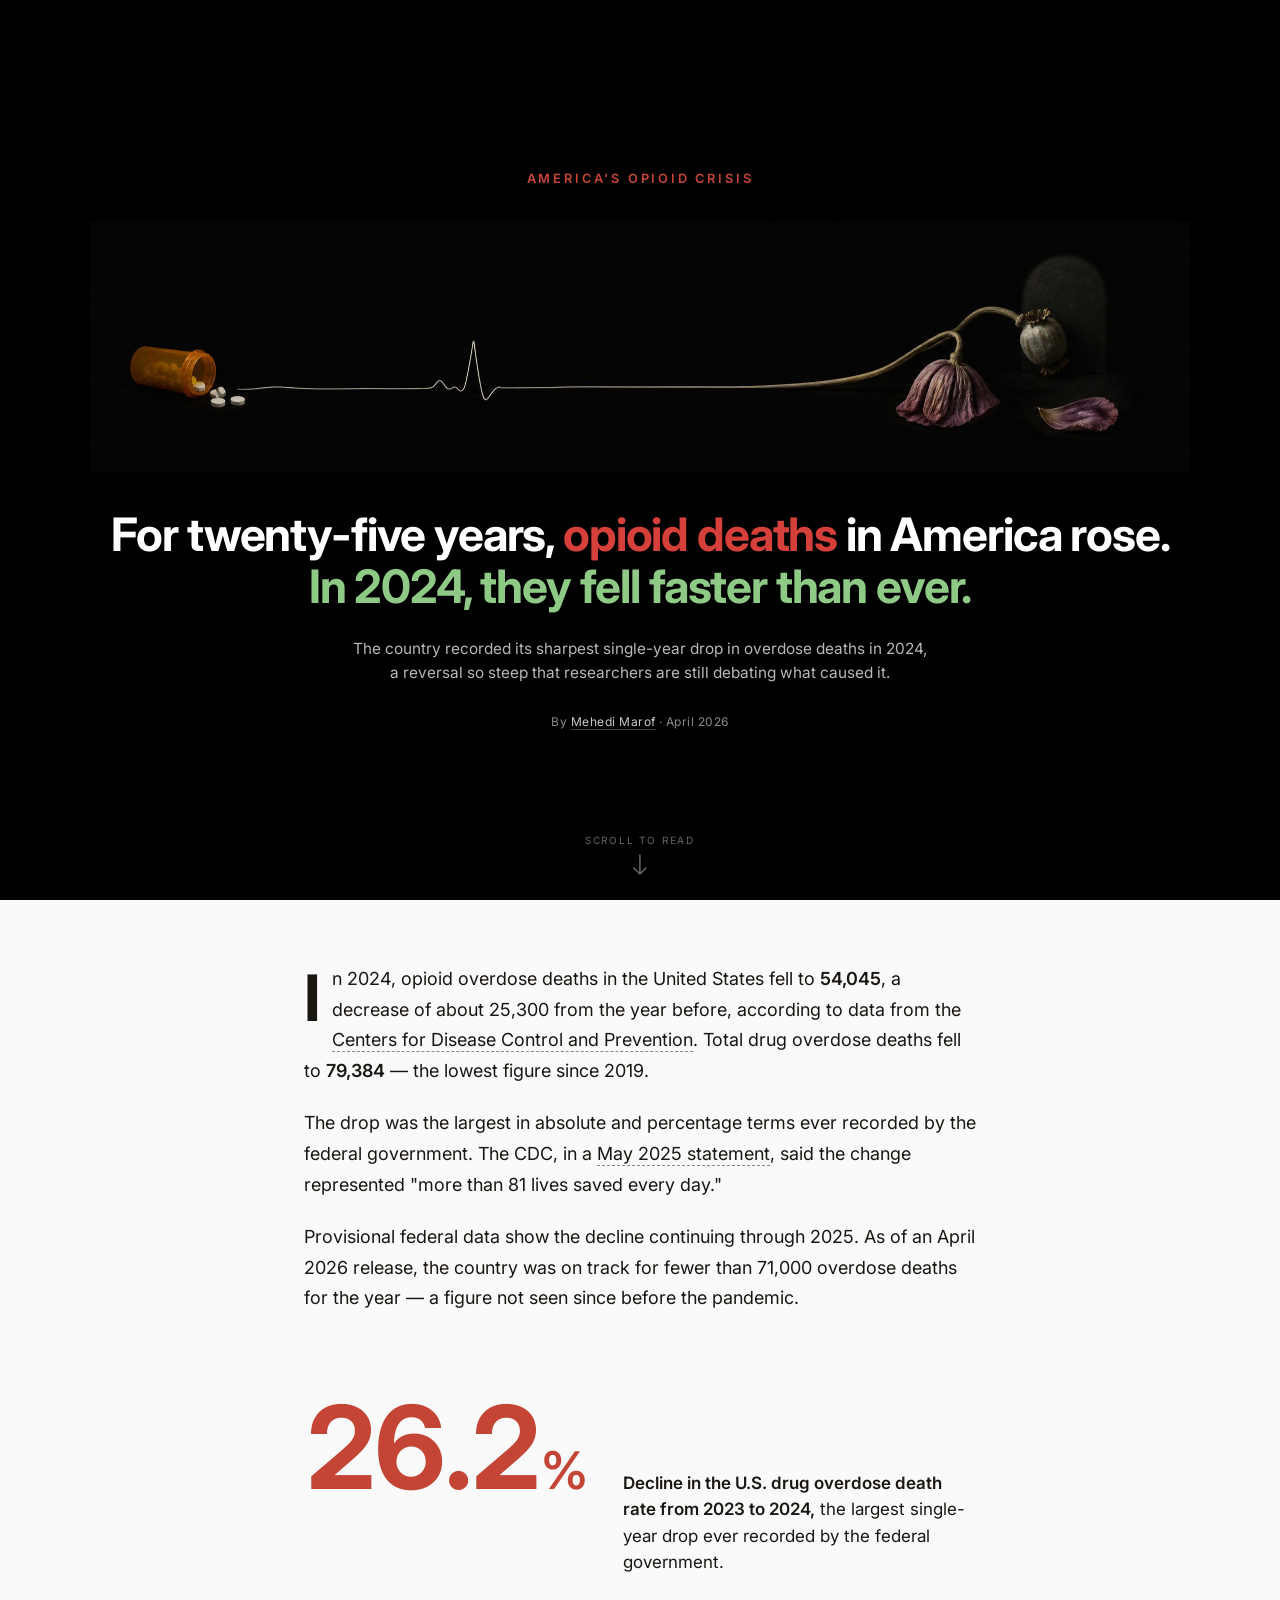
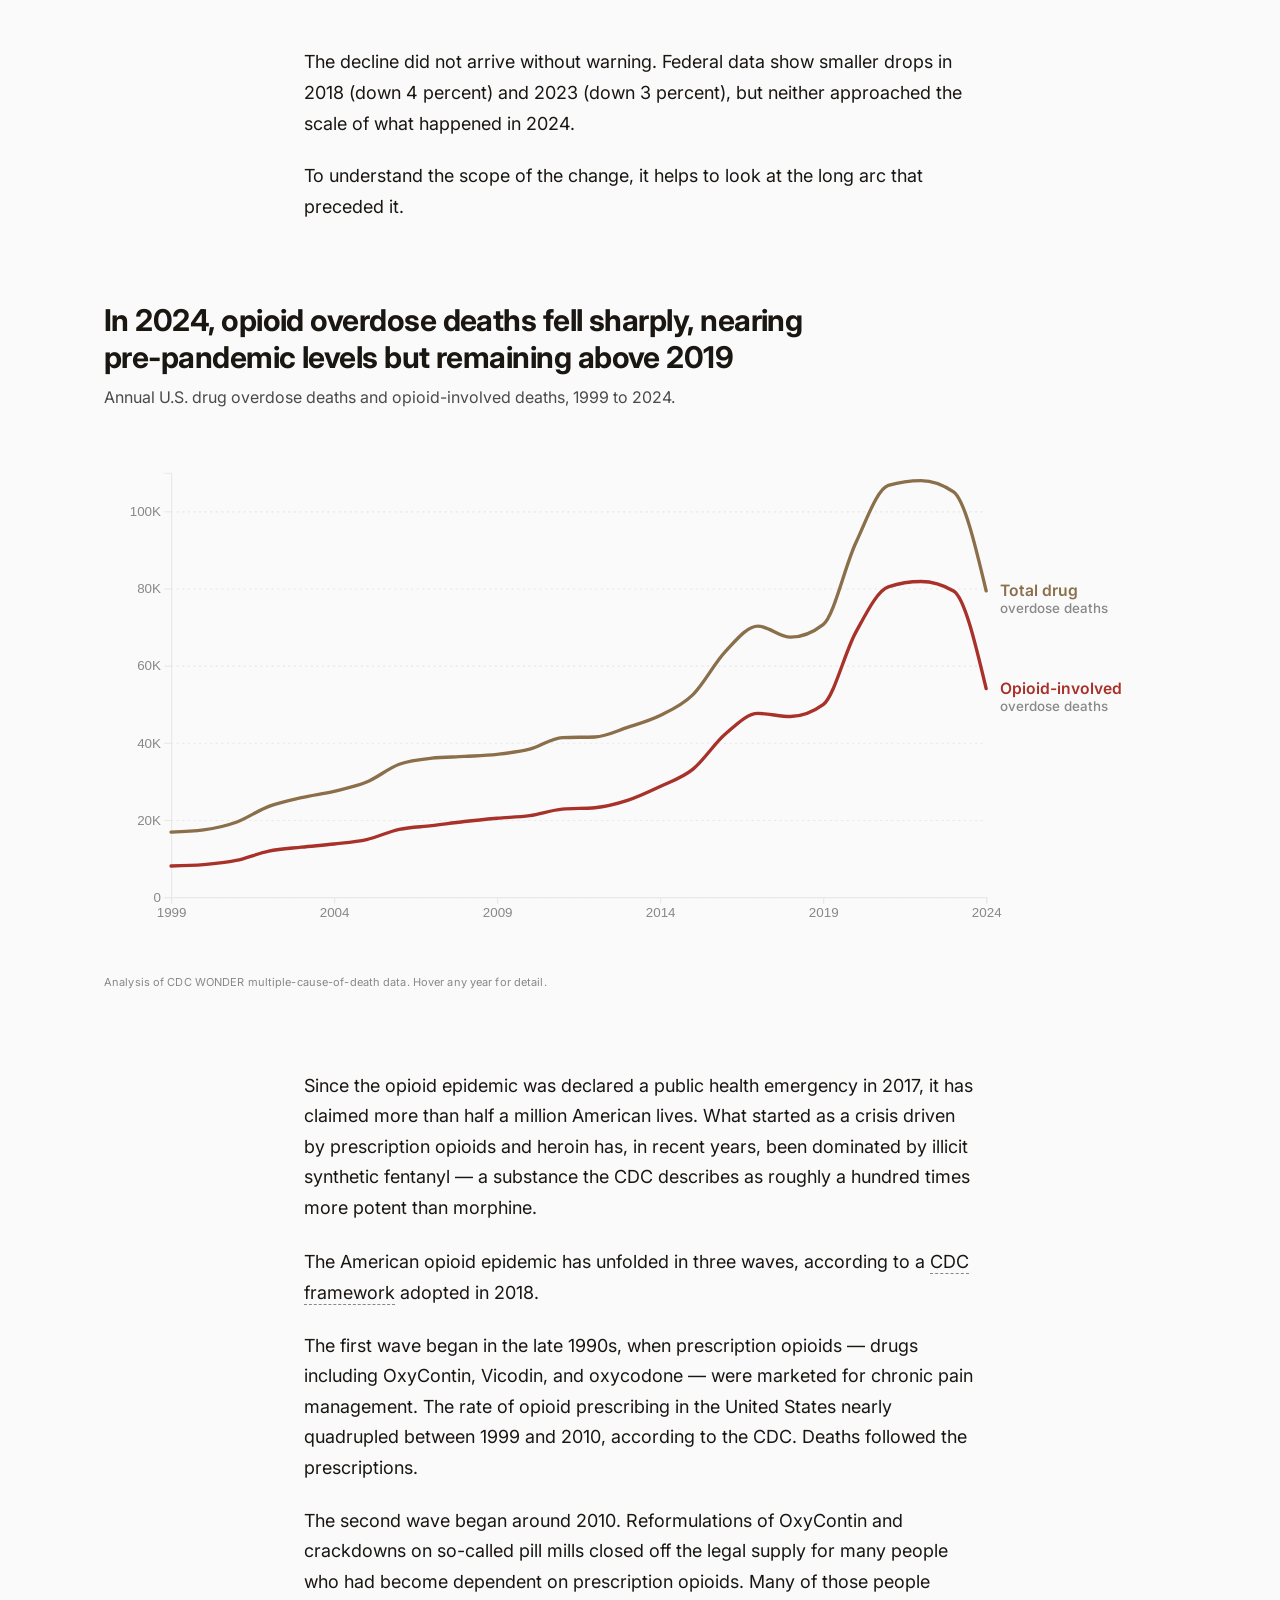
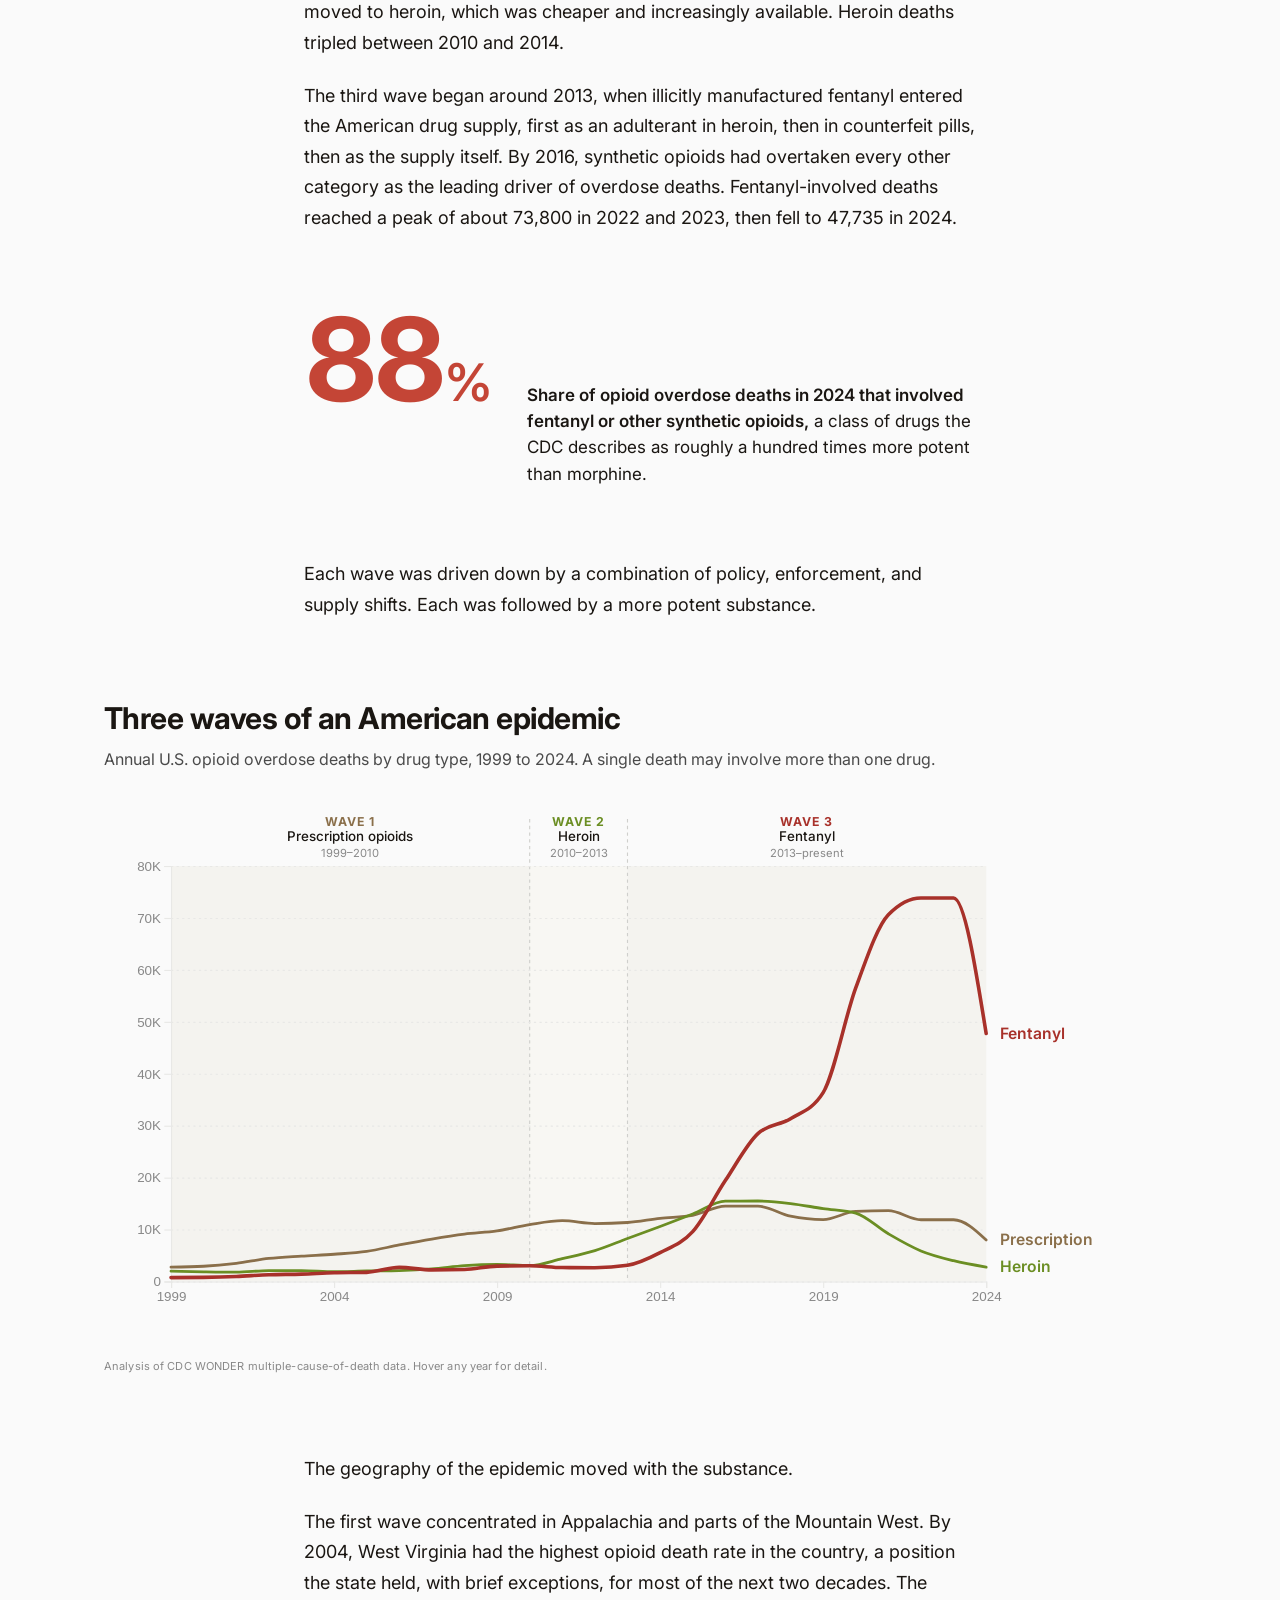
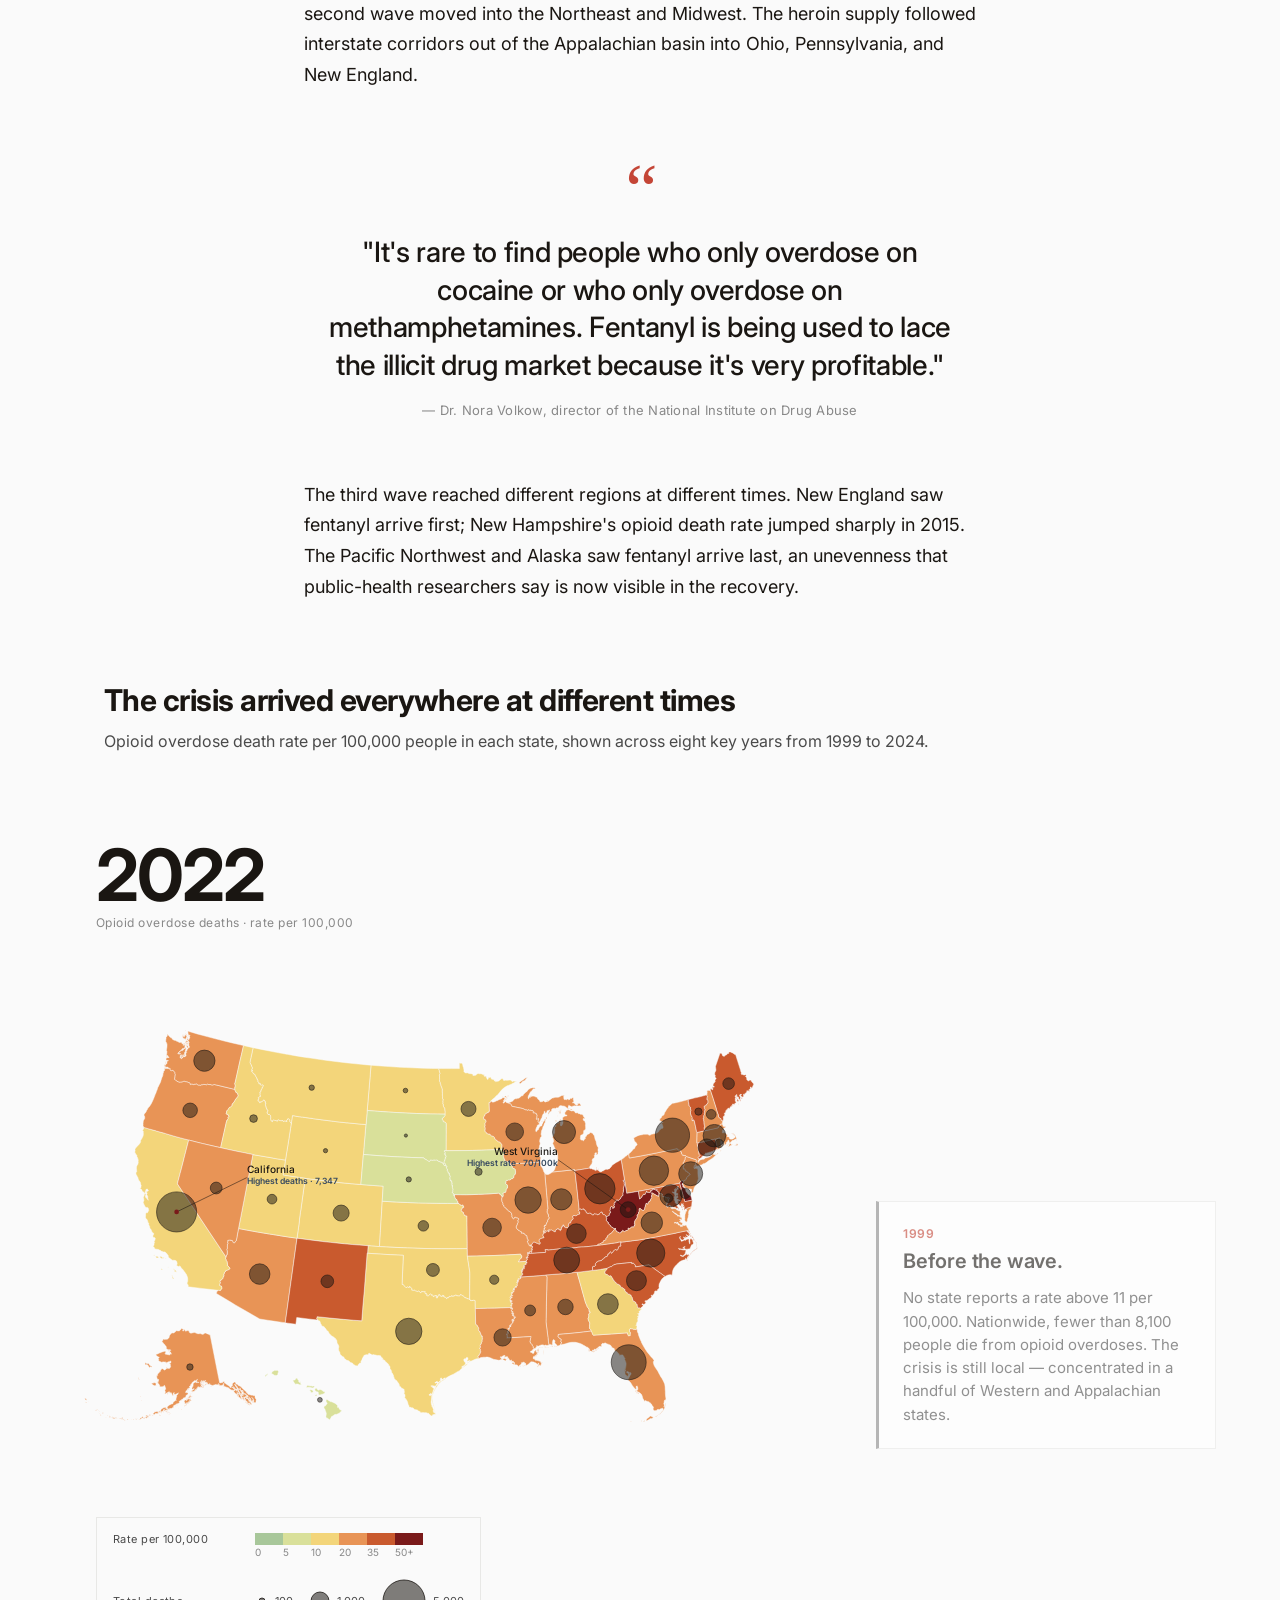
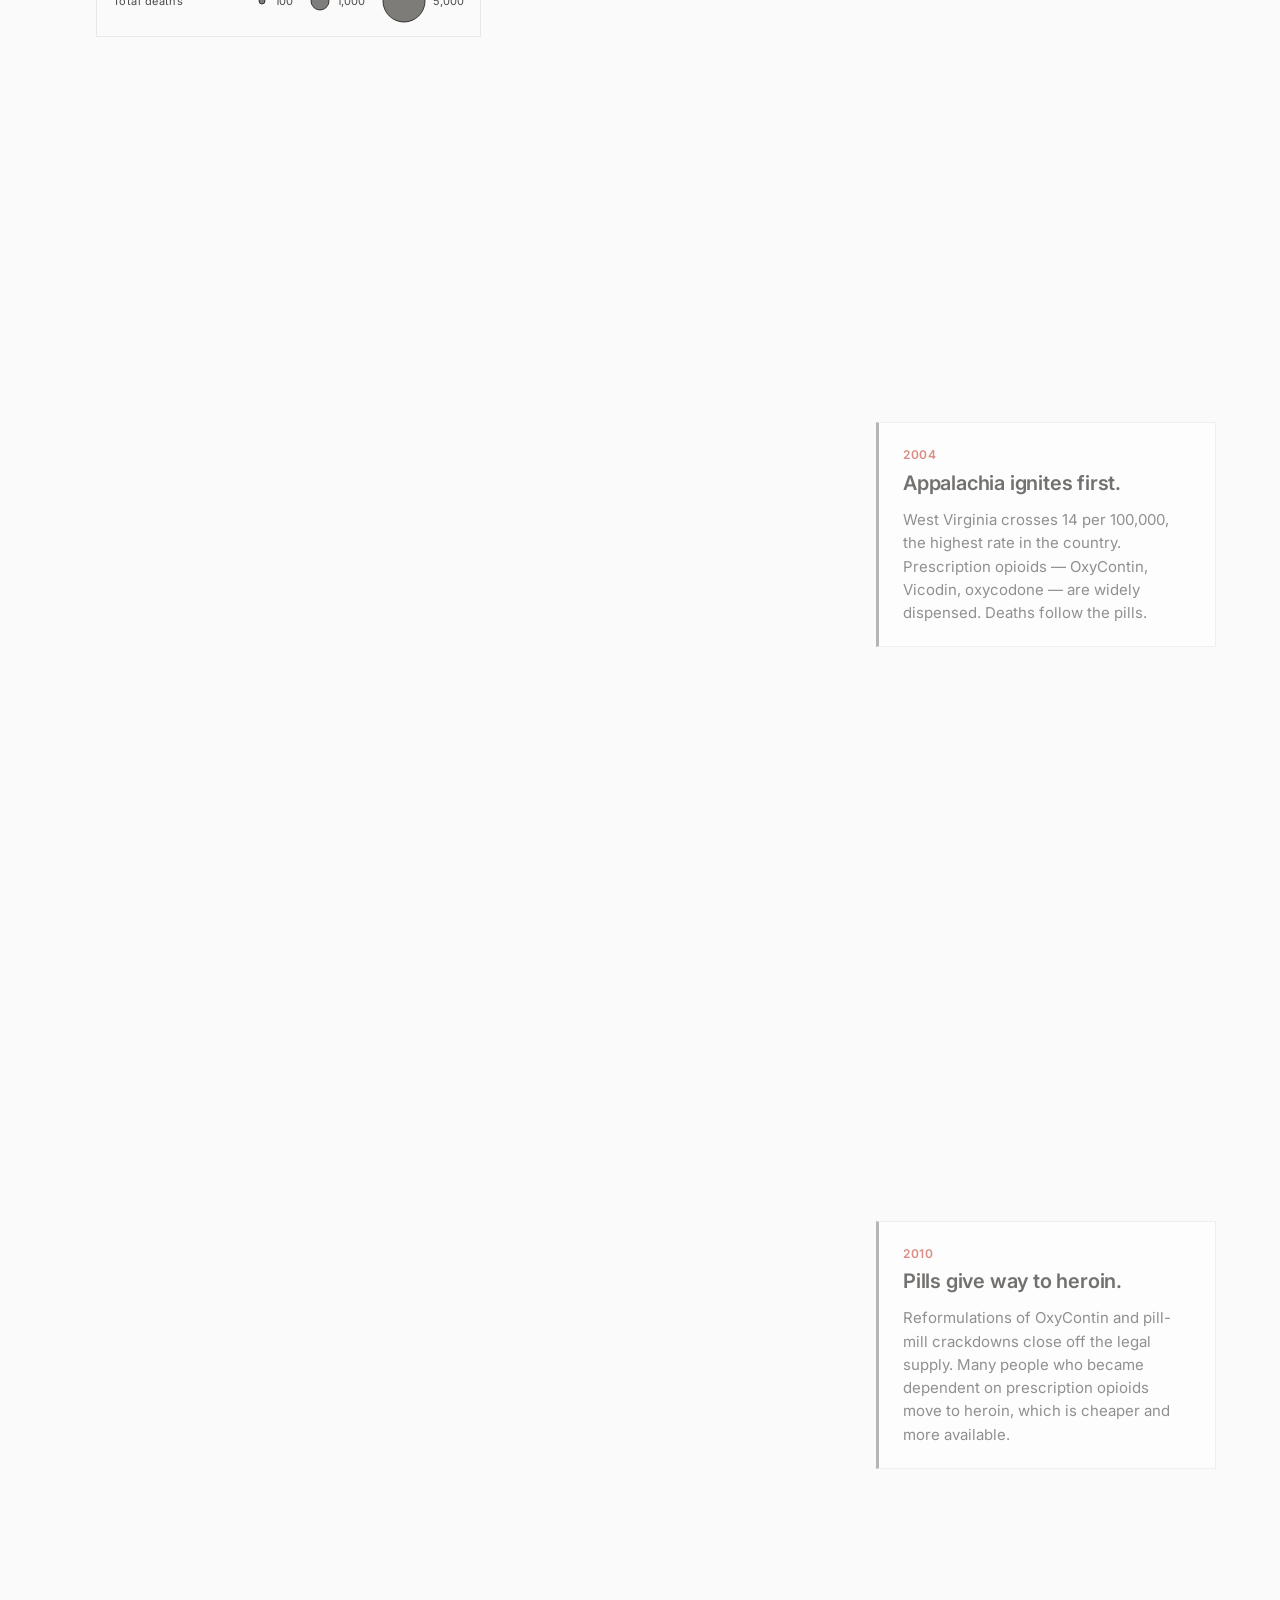
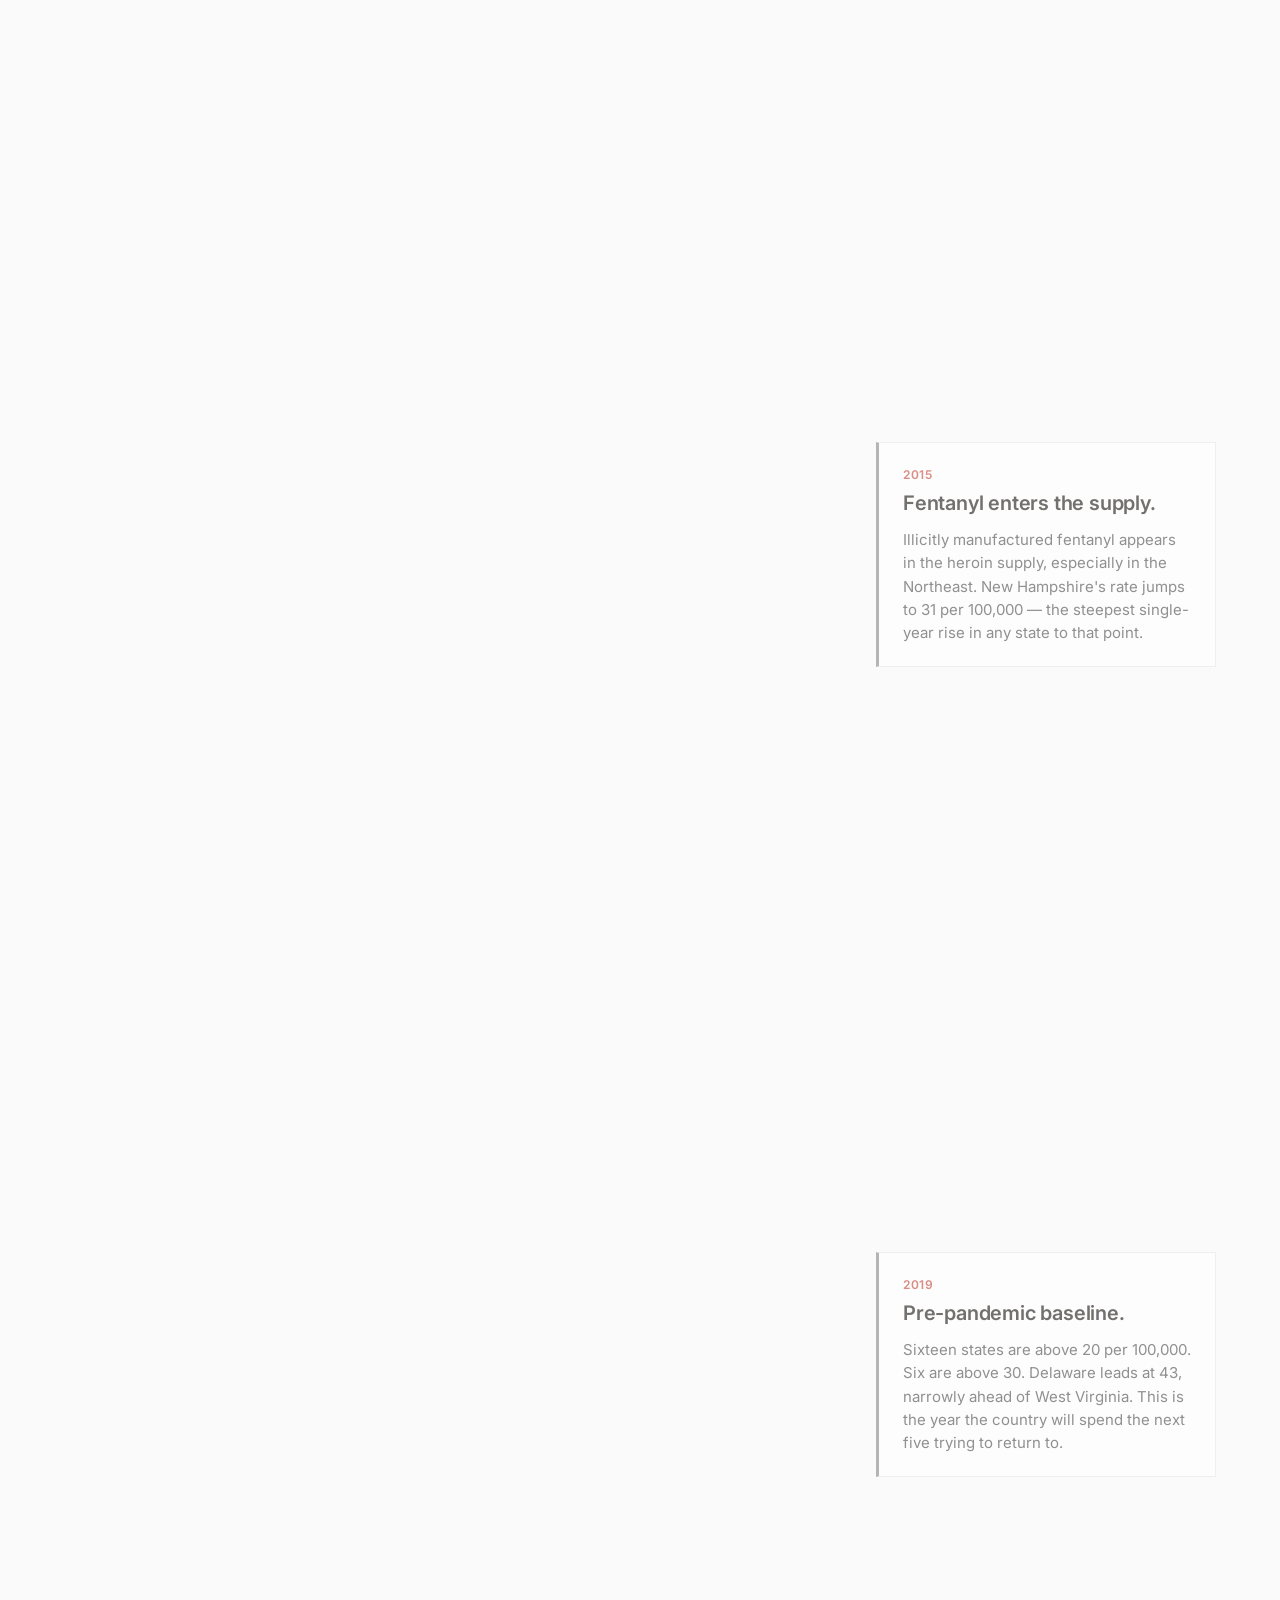
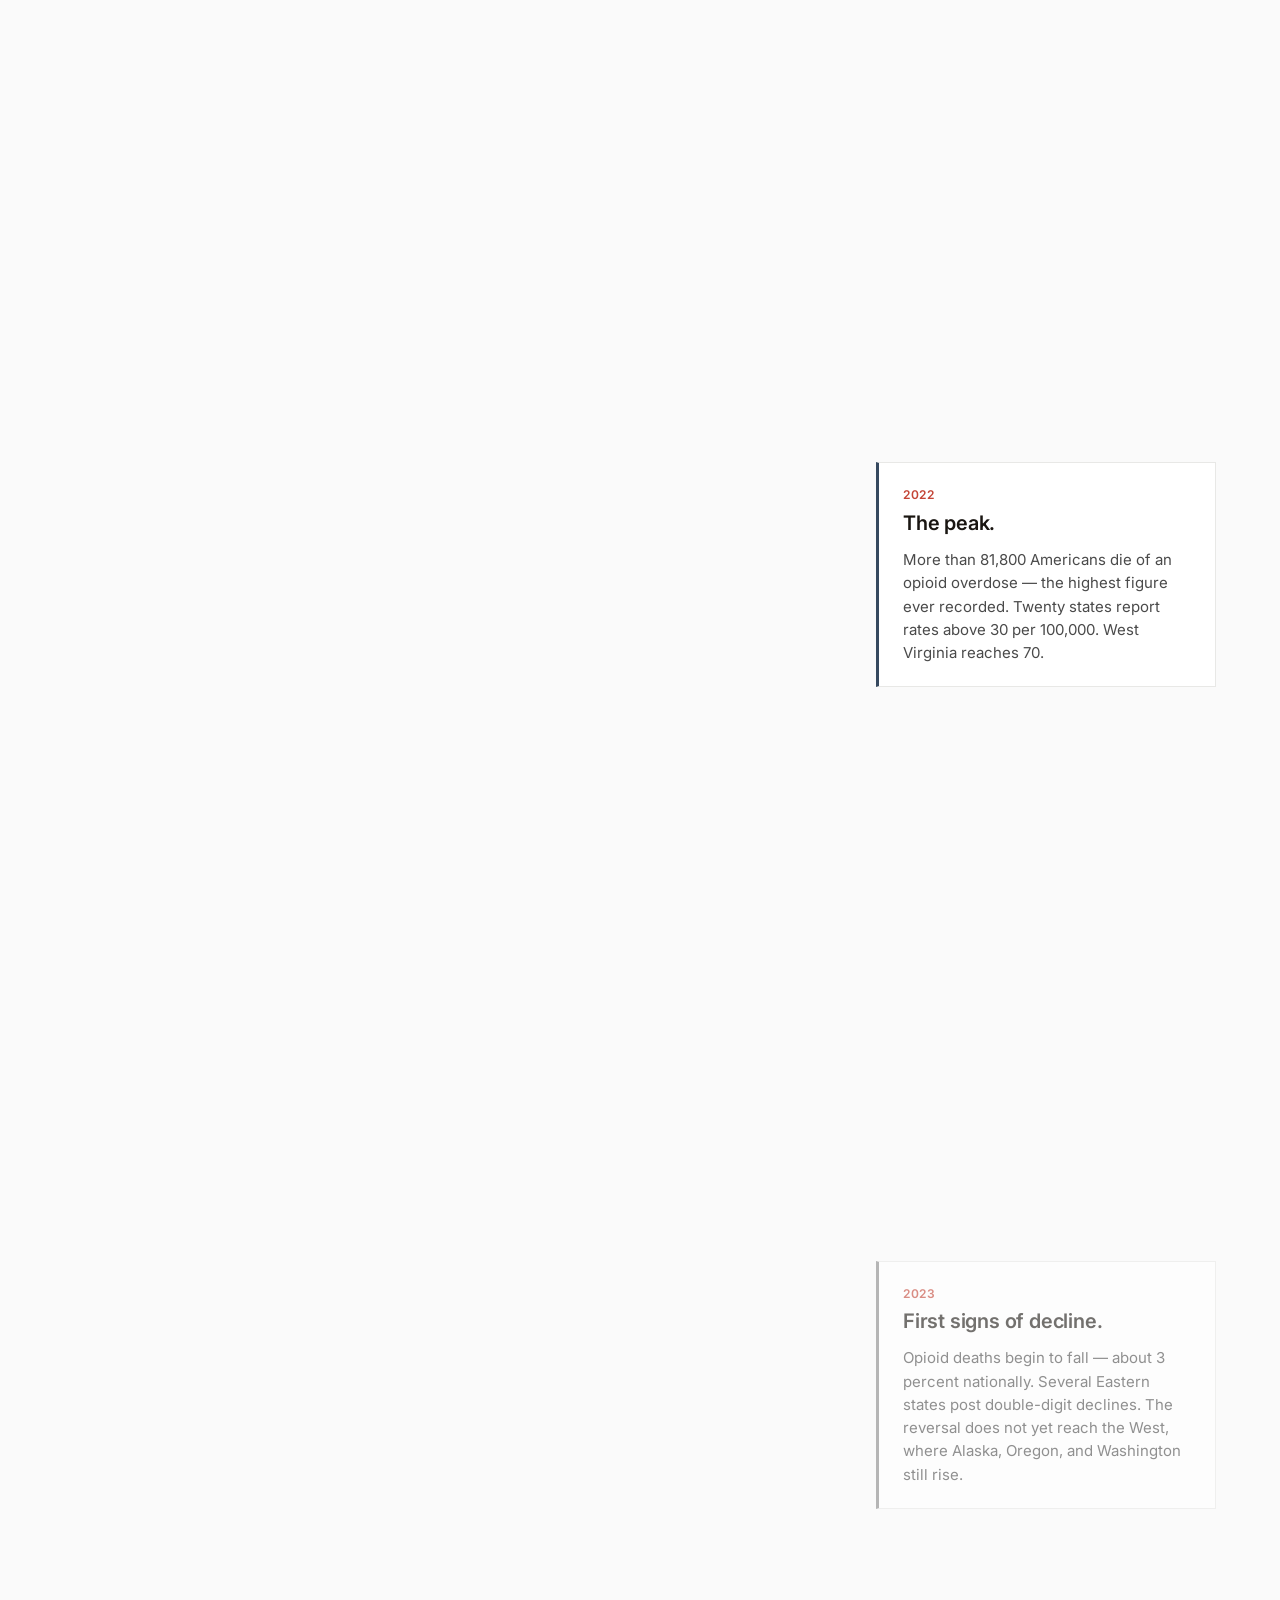
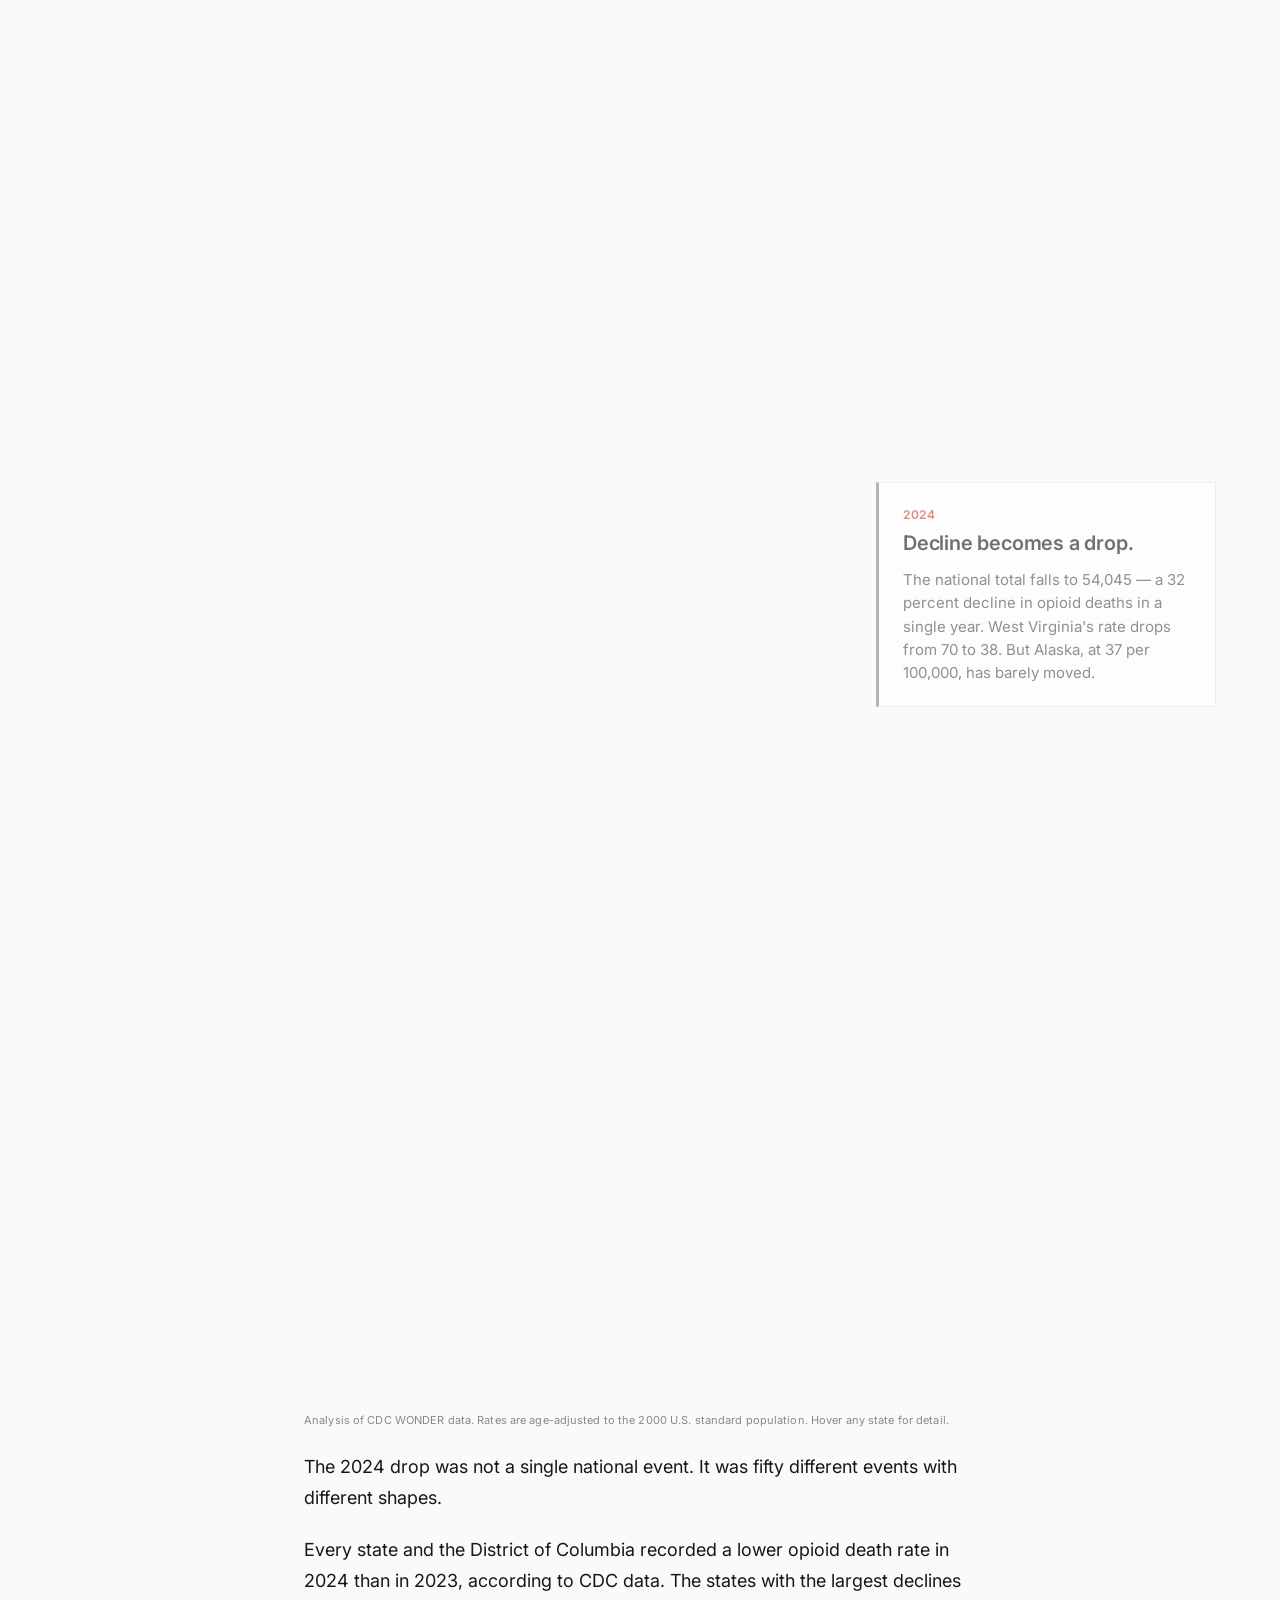
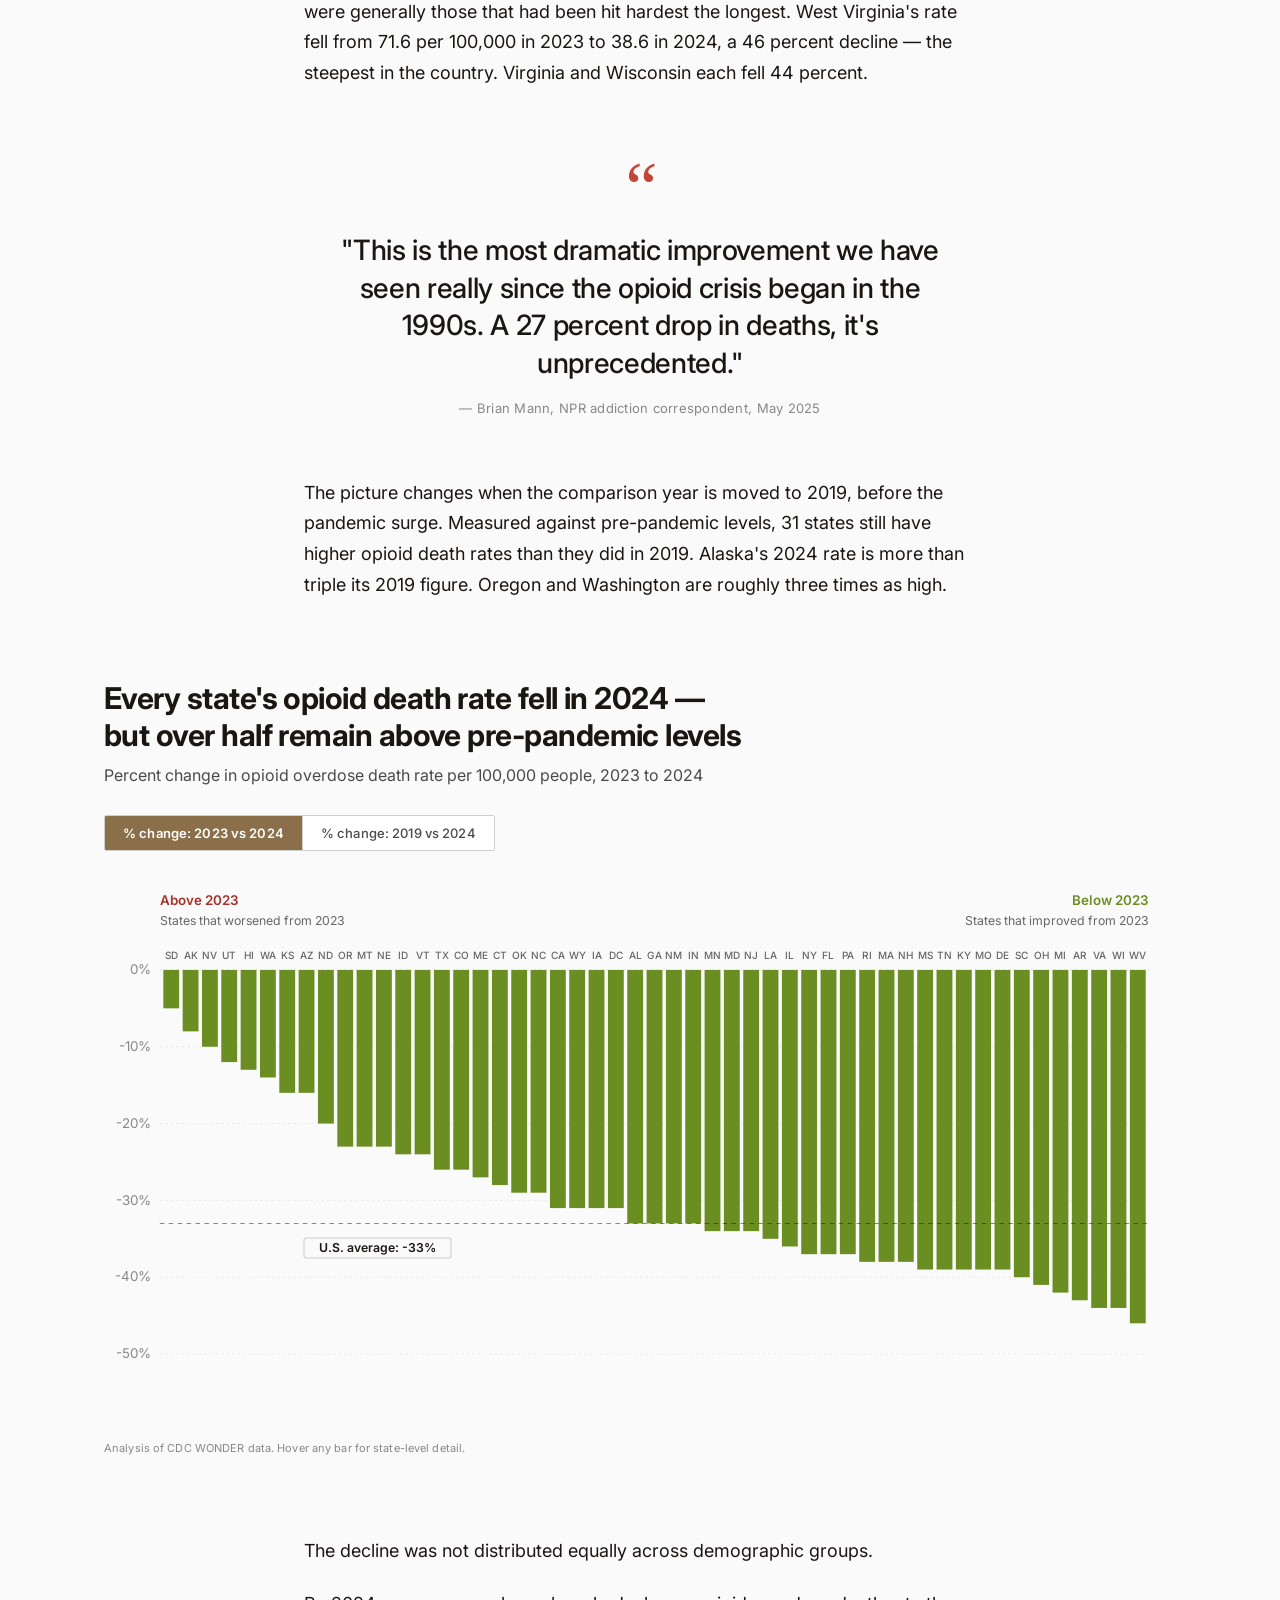
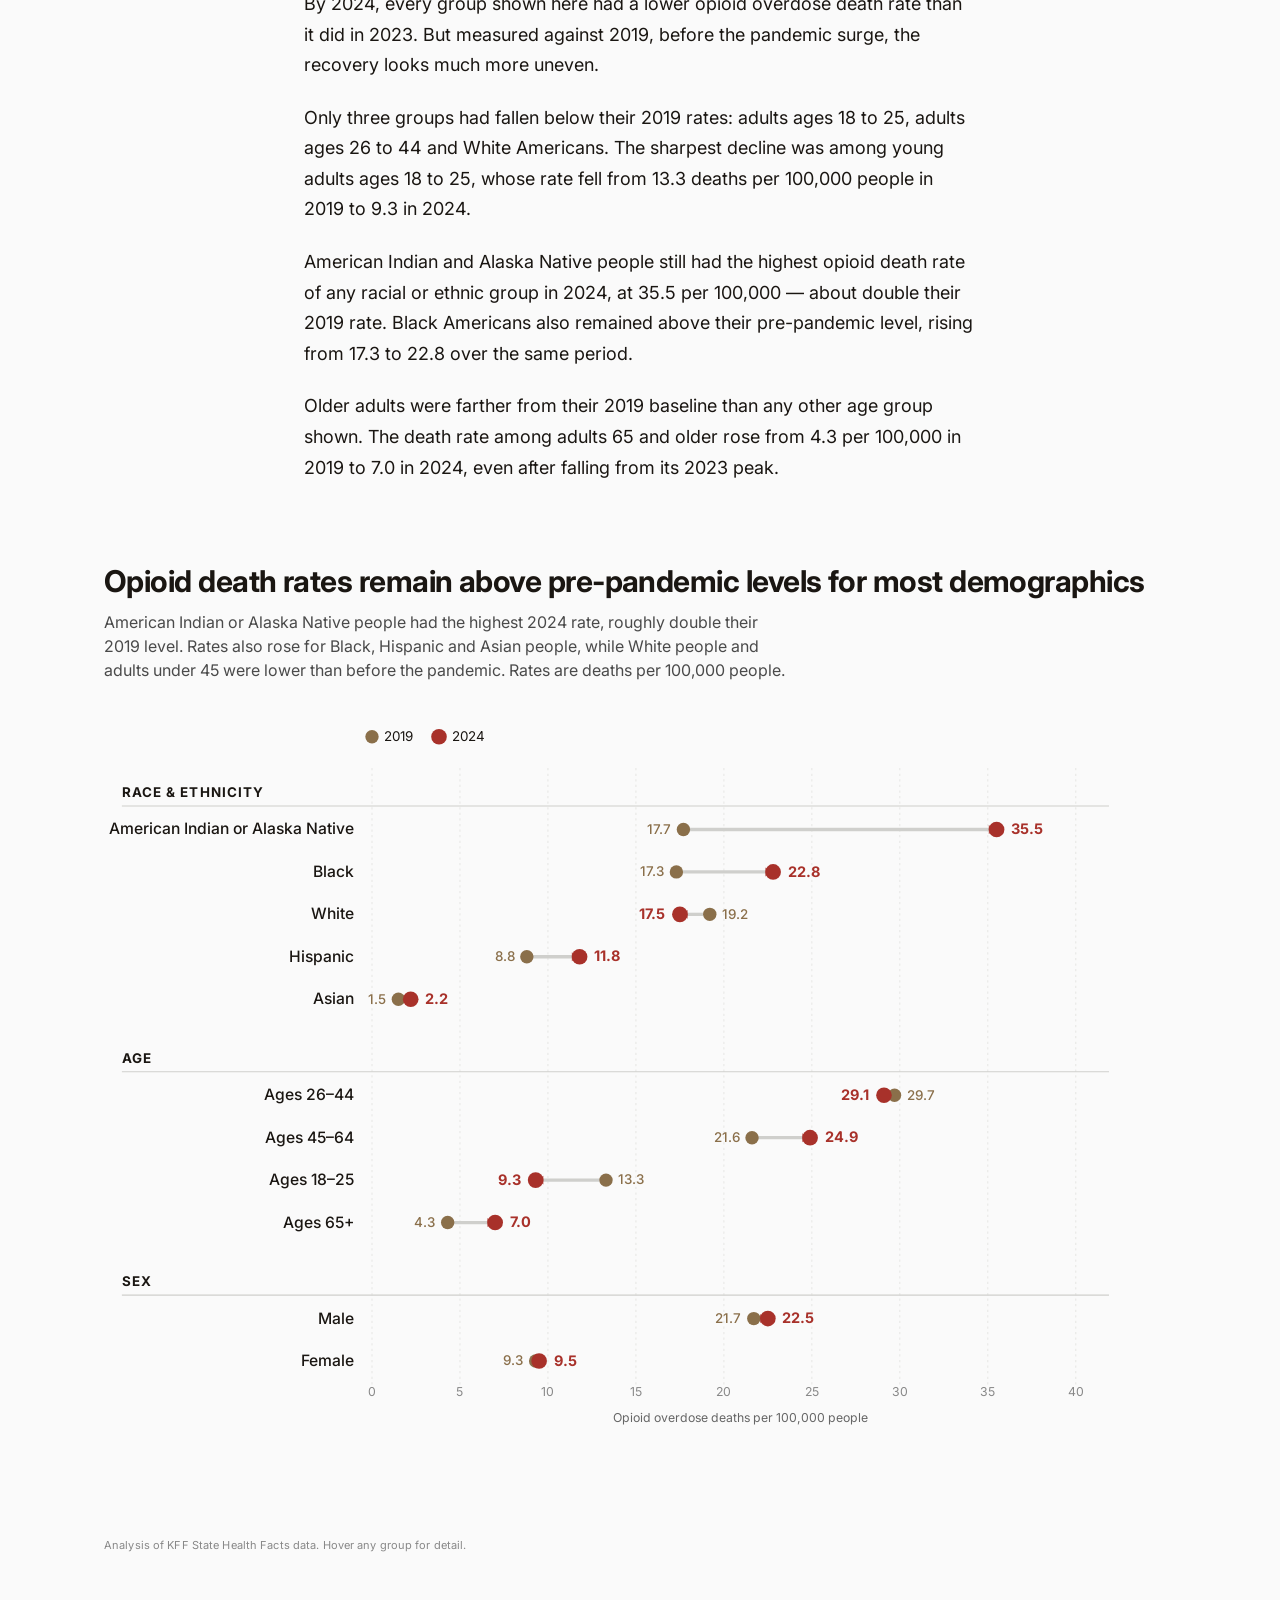
==== index.html @ 75c53647 "Update index.html" ====
<!doctype html>
<html lang="en">

<head>
  <meta charset="utf-8">
  <meta name="viewport" content="width=device-width,initial-scale=1">
  <title>America's Opioid Crisis</title>
  <meta name="description"
    content="In 2024, U.S. opioid overdose deaths fell by the largest single-year amount ever recorded. The recovery is uneven.">

  <link rel="preconnect" href="https://fonts.googleapis.com">
  <link rel="preconnect" href="https://fonts.gstatic.com" crossorigin>
  <link href="https://fonts.googleapis.com/css2?family=Inter:wght@300;400;500;600;700;800&display=swap"
    rel="stylesheet">

  <link rel="stylesheet" href="style.css">
</head>

<body>

  <!-- HERO -->
  <section class="hero-dark" id="hero">
    <div class="hero-frame">
      <p class="hero-kicker">America's Opioid Crisis</p>

      <div class="hero-image-wrap" id="hero-image-wrap">
        <div class="hero-image-mask" id="hero-image-mask">
          <img src="img/hero.png"
            alt="A spilled prescription bottle, a flat-line heartbeat, and a wilted poppy on a black field."
            class="hero-img">
        </div>
      </div>

      <h1 class="hero-headline" id="hero-headline">
        For twenty-five years, <span class="hero-emph-red">opioid&nbsp;deaths</span> in America rose. <span
          class="hero-emph" id="hero-emph">In 2024, they fell faster than ever.</span>
      </h1>

      <p class="hero-deck">The country recorded its sharpest single-year drop in overdose deaths in 2024, a reversal so
        steep that researchers are still debating what caused it.</p>

      <p class="hero-byline">By <a href="https://mehedimarof.com" target="_blank" rel="noopener">Mehedi Marof</a>
        &middot; April 2026</p>
    </div>

    <div class="hero-scroll-cue" aria-hidden="true">
      <span>Scroll to read</span>
      <svg width="14" height="22" viewBox="0 0 14 22" fill="none">
        <path d="M7 1 V20 M1 14 L7 20 L13 14" stroke="currentColor" stroke-width="1.5" stroke-linecap="round"
          stroke-linejoin="round" />
      </svg>
    </div>
  </section>

  <!-- LEDE -->
  <section class="prose lede">
    <div class="container">
      <p class="dropcap">In 2024, opioid overdose deaths in the United States fell to <strong>54,045</strong>, a
        decrease of about 25,300 from the year before, according to data from the <a
          href="https://www.cdc.gov/nchs/products/databriefs/db549.htm" target="_blank" rel="noopener">Centers for
          Disease Control and Prevention</a>. Total drug overdose deaths fell to <strong>79,384</strong> &mdash; the
        lowest figure since 2019.</p>

      <p>The drop was the largest in absolute and percentage terms ever recorded by the federal government. The CDC, in
        a <a href="https://www.cdc.gov/nchs/pressroom/nchs_press_releases/2025/20250514.htm" target="_blank"
          rel="noopener">May 2025 statement</a>, said the change represented "more than 81 lives saved every day."</p>

      <p>Provisional federal data show the decline continuing through 2025. As of an April 2026 release, the country was
        on track for fewer than 71,000 overdose deaths for the year &mdash; a figure not seen since before the pandemic.
      </p>
    </div>
  </section>

  <!-- STAT CALLOUT (the scale) -->
  <section class="stat-callout">
    <div class="container">
      <div class="stat-line">
        <div class="stat-big">26.2<span>%</span></div>
        <div class="stat-text">
          <p><strong>Decline in the U.S. drug overdose death rate from 2023 to 2024,</strong> the largest single-year
            drop ever recorded by the federal government.</p>
        </div>
      </div>
    </div>
  </section>

  <section class="prose">
    <div class="container">
      <p>The decline did not arrive without warning. Federal data show smaller drops in 2018 (down 4 percent) and 2023
        (down 3 percent), but neither approached the scale of what happened in 2024.</p>

      <p>To understand the scope of the change, it helps to look at the long arc that preceded it.</p>
    </div>
  </section>

  <!-- CHART 1 -->
  <section class="chart-section chart-section-wide" id="chart-1">
    <div class="container chart-header">
      <h2 class="chart-title">In 2024, opioid overdose deaths fell sharply, nearing pre-pandemic levels but remaining
        above 2019</h2>
      <p class="chart-deck">Annual U.S. drug overdose deaths and opioid-involved deaths, 1999 to 2024.</p>

      <div class="chart-wrap">
        <svg id="chart1" viewBox="0 0 960 460" preserveAspectRatio="xMidYMid meet" role="img"
          aria-label="Line chart of total drug overdose deaths and opioid-involved deaths from 1999 to 2024."></svg>
      </div>

      <p class="chart-source-mini">Analysis of CDC WONDER multiple-cause-of-death data. Hover any year for detail.</p>
    </div>
  </section>

  <section class="prose">
    <div class="container">
      <p>Since the opioid epidemic was declared a public health emergency in 2017, it has claimed more than half a
        million American lives. What started as a crisis driven by prescription opioids and heroin has, in recent years,
        been dominated by illicit synthetic fentanyl &mdash; a substance the CDC describes as roughly a hundred times
        more potent than morphine.</p>
    </div>
  </section>

  <!-- THREE WAVES -->
  <section class="prose">
    <div class="container">
      <p>The American opioid epidemic has unfolded in three waves, according to a <a
          href="https://www.cdc.gov/overdose-prevention/data-research/facts-stats/index.html" target="_blank"
          rel="noopener">CDC framework</a> adopted in 2018.</p>

      <p>The first wave began in the late 1990s, when prescription opioids &mdash; drugs including OxyContin, Vicodin,
        and oxycodone &mdash; were marketed for chronic pain management. The rate of opioid prescribing in the United
        States nearly quadrupled between 1999 and 2010, according to the CDC. Deaths followed the prescriptions.</p>

      <p>The second wave began around 2010. Reformulations of OxyContin and crackdowns on so-called pill mills closed
        off the legal supply for many people who had become dependent on prescription opioids. Many of those people
        moved to heroin, which was cheaper and increasingly available. Heroin deaths tripled between 2010 and 2014.</p>

      <p>The third wave began around 2013, when illicitly manufactured fentanyl entered the American drug supply, first
        as an adulterant in heroin, then in counterfeit pills, then as the supply itself. By 2016, synthetic opioids had
        overtaken every other category as the leading driver of overdose deaths. Fentanyl-involved deaths reached a peak
        of about 73,800 in 2022 and 2023, then fell to 47,735 in 2024.</p>
    </div>
  </section>

  <!-- STAT CALLOUT (fentanyl) -->
  <section class="stat-callout">
    <div class="container">
      <div class="stat-line">
        <div class="stat-big">88<span>%</span></div>
        <div class="stat-text">
          <p><strong>Share of opioid overdose deaths in 2024 that involved fentanyl or other synthetic opioids,</strong>
            a class of drugs the CDC describes as roughly a hundred times more potent than morphine.</p>
        </div>
      </div>
    </div>
  </section>

  <section class="prose">
    <div class="container">
      <p>Each wave was driven down by a combination of policy, enforcement, and supply shifts. Each was followed by a
        more potent substance.</p>
    </div>
  </section>

  <!-- Chart 3 — three drug-type lines with wave bands behind -->
  <section class="chart-section chart-section-wide" id="chart-3">
    <div class="container chart-header">
      <h2 class="chart-title">Three waves of an American epidemic</h2>
      <p class="chart-deck">Annual U.S. opioid overdose deaths by drug type, 1999 to 2024. A single death may involve
        more than one drug.</p>

      <div class="chart-wrap">
        <svg id="chart3" viewBox="0 0 960 480" preserveAspectRatio="xMidYMid meet" role="img"
          aria-label="Line chart of opioid overdose deaths by drug type from 1999 to 2024, with three wave bands."></svg>
      </div>

      <p class="chart-source-mini">Analysis of CDC WONDER multiple-cause-of-death data. Hover any year for detail.</p>
    </div>
  </section>

  <!-- MAP -->
  <section class="prose">
    <div class="container">
      <p>The geography of the epidemic moved with the substance.</p>

      <p>The first wave concentrated in Appalachia and parts of the Mountain West. By 2004, West Virginia had the
        highest opioid death rate in the country, a position the state held, with brief exceptions, for most of the next
        two decades. The second wave moved into the Northeast and Midwest. The heroin supply followed interstate
        corridors out of the Appalachian basin into Ohio, Pennsylvania, and New England.</p>

      <blockquote class="pullquote">
        <p>"It's rare to find people who only overdose on cocaine or who only overdose on methamphetamines. Fentanyl is
          being used to lace the illicit drug market because it's very profitable."</p>
        <cite>&mdash; Dr. Nora Volkow, director of the National Institute on Drug Abuse</cite>
      </blockquote>

      <p>The third wave reached different regions at different times. New England saw fentanyl arrive first; New
        Hampshire's opioid death rate jumped sharply in 2015. The Pacific Northwest and Alaska saw fentanyl arrive last,
        an unevenness that public-health researchers say is now visible in the recovery.</p>
    </div>
  </section>

  <section class="map-section" id="chart-2">
    <div class="container chart-header">
      <h2 class="chart-title">The crisis arrived everywhere at different times</h2>
      <p class="chart-deck">Opioid overdose death rate per 100,000 people in each state, shown across eight key years
        from 1999 to 2024.</p>
    </div>

    <div class="scrolly" id="scrolly">
      <div class="map-stage">
        <div class="map-meta">
          <div class="map-year" id="map-year">1999</div>
          <div class="map-caption">Opioid overdose deaths &middot; rate per 100,000</div>
        </div>

        <svg id="map" viewBox="0 0 975 610" preserveAspectRatio="xMidYMid meet" role="img"
          aria-label="Map of the United States showing opioid overdose death rates by state."></svg>

        <div class="map-legend">
          <div class="legend-row">
            <span class="legend-label">Rate per 100,000</span>
            <div class="legend-bins">
              <div class="bin" style="background:#a8c79a"><span>0</span></div>
              <div class="bin" style="background:#d9e09a"><span>5</span></div>
              <div class="bin" style="background:#f3d57a"><span>10</span></div>
              <div class="bin" style="background:#e89456"><span>20</span></div>
              <div class="bin" style="background:#c95a2e"><span>35</span></div>
              <div class="bin" style="background:#7a1a1a"><span>50+</span></div>
            </div>
          </div>
          <div class="legend-row">
            <span class="legend-label">Total deaths</span>
            <div class="legend-bubbles">
              <span class="lb"><svg width="14" height="14">
                  <circle cx="7" cy="7" r="3" />
                </svg>100</span>
              <span class="lb"><svg width="22" height="22">
                  <circle cx="11" cy="11" r="9" />
                </svg>1,000</span>
              <span class="lb"><svg width="46" height="46">
                  <circle cx="23" cy="23" r="21" />
                </svg>5,000</span>
            </div>
          </div>
        </div>
      </div>

      <div class="steps" id="steps"></div>
    </div>

    <div class="container">
      <p class="chart-source-mini">Analysis of CDC WONDER data. Rates are age-adjusted to the 2000 U.S. standard
        population. Hover any state for detail.</p>
    </div>
  </section>

  <!-- STATE RECOVERY + CHART 4 -->
  <section class="prose">
    <div class="container">
      <p>The 2024 drop was not a single national event. It was fifty different events with different shapes.</p>

      <p>Every state and the District of Columbia recorded a lower opioid death rate in 2024 than in 2023, according to
        CDC data. The states with the largest declines were generally those that had been hit hardest the longest. West
        Virginia's rate fell from 71.6 per 100,000 in 2023 to 38.6 in 2024, a 46 percent decline &mdash; the steepest in
        the country. Virginia and Wisconsin each fell 44 percent.</p>

      <blockquote class="pullquote">
        <p>"This is the most dramatic improvement we have seen really since the opioid crisis began in the 1990s. A 27
          percent drop in deaths, it's unprecedented."</p>
        <cite>&mdash; Brian Mann, NPR addiction correspondent, May 2025</cite>
      </blockquote>

      <p>The picture changes when the comparison year is moved to 2019, before the pandemic surge. Measured against
        pre-pandemic levels, 31 states still have higher opioid death rates than they did in 2019. Alaska's 2024 rate is
        more than triple its 2019 figure. Oregon and Washington are roughly three times as high.</p>
    </div>
  </section>

  <section class="chart-section chart-section-wide" id="chart-4">
    <div class="container chart-header">
      <h2 class="chart-title" id="chart4-title">Every state’s opioid death rate fell in 2024 — but about half remain
        above pre-pandemic levels.</h2>
      <p class="chart-deck" id="chart4-deck">Percent change in opioid overdose death rate per 100,000 people, 2023 to
        2024.</p>

      <div class="chart-toggle" role="tablist" aria-label="Choose comparison year">
        <button class="toggle-btn is-active" data-view="v23" role="tab" aria-selected="true">% change: 2023 vs
          2024</button>
        <button class="toggle-btn" data-view="v19" role="tab" aria-selected="false">% change: 2019 vs 2024</button>
      </div>

      <div class="chart-wrap">
        <svg id="chart4" viewBox="0 0 960 485" preserveAspectRatio="xMidYMid meet" role="img"
          aria-label="Bar chart of state-level changes in opioid overdose death rate."></svg>
      </div>

      <p class="chart-source-mini">Analysis of CDC WONDER data. Hover any bar for state-level detail.</p>
    </div>
  </section>

  <!-- DEMOGRAPHICS + CHART 5 -->
  <section class="prose">
    <div class="container">
      <p>The decline was not distributed equally across demographic groups.</p>

      <p>By 2024, every group shown here had a lower opioid overdose death rate than it did in 2023. But measured
        against 2019, before the pandemic surge, the recovery looks much more uneven.</p>

      <p>Only three groups had fallen below their 2019 rates: adults ages 18 to 25, adults ages 26 to 44 and White
        Americans. The sharpest decline was among young adults ages 18 to 25, whose rate fell from 13.3 deaths per
        100,000 people in 2019 to 9.3 in 2024.</p>

      <p>American Indian and Alaska Native people still had the highest opioid death rate of any racial or ethnic group
        in 2024, at 35.5 per 100,000 — about double their 2019 rate. Black Americans also remained above their
        pre-pandemic level, rising from 17.3 to 22.8 over the same period.</p>

      <p>Older adults were farther from their 2019 baseline than any other age group shown. The death rate among adults
        65 and older rose from 4.3 per 100,000 in 2019 to 7.0 in 2024, even after falling from its 2023 peak.</p>
    </div>
  </section>

  <section class="chart-section chart-section-wide" id="chart-5">
    <div class="container chart-header">
      <h2 class="chart-title">Opioid death rates remain above pre-pandemic levels for most demographics</h2>

      <p class="chart-deck">American Indian or Alaska Native people had the highest 2024 rate, roughly double their 2019
        level. Rates also rose for Black, Hispanic and Asian people, while White people and adults under 45 were lower
        than before the pandemic. Rates are deaths per 100,000 people.</p>

      <div class="chart-wrap">
        <svg id="chart5" viewBox="0 0 960 720" preserveAspectRatio="xMidYMid meet" role="img"
          aria-label="Comparison of opioid overdose death rates by demographic group, 2019 vs 2024."></svg>
      </div>

      <p class="chart-source-mini">Analysis of KFF State Health Facts data. Hover any group for detail.</p>
    </div>
  </section>

  <!-- CAUSES AND CLOSE -->
  <section class="prose">
    <div class="container">
      <p>The CDC has cited five overlapping factors in the 2024 decline: expanded access to naloxone; harm-reduction
        programs including fentanyl test strips and syringe services; improved access to medications for opioid use
        disorder; law enforcement efforts targeting fentanyl trafficking; and shifts in the illicit drug supply.</p>

      <p>A peer-reviewed analysis published in <em>medRxiv</em> in late 2025 argued that decreased fentanyl potency,
        documented in Drug Enforcement Administration seizure data, was the primary driver. Other researchers, including
        those at the Vital Strategies public health organization, have argued that expanded harm-reduction
        infrastructure deserves more credit. The CDC, in its official statements, has declined to differentiate the
        relative contributions.</p>

      <p>A separate factor, less often cited in public statements but documented in the academic literature, is the size
        of the population at risk. A 2025 study published in <em>The Lancet Regional Health Americas</em> estimated that
        109,783 additional opioid overdose deaths would have occurred between 2016 and 2023 had the at-risk population
        not declined.</p>

      <p>The decline is also fragile. Federal harm-reduction funding has been reduced under the Trump administration's
        2026 budget, and the administration has redesignated illicit fentanyl as a "weapon of mass destruction,"
        signaling a shift toward enforcement-focused responses. New synthetic opioids, including nitazenes &mdash; which
        the DEA has reported can be ten times more potent than fentanyl &mdash; have begun to appear in seizure data.
      </p>

      <p>For now, federal data show the wave receding. Provisional 2025 figures suggest the decline is continuing,
        though more slowly. Whether 2024 marks the beginning of a sustained reversal will become clearer when 2025 data
        are finalized in late 2026.</p>
    </div>
  </section>

  <!-- COLOPHON -->
  <footer class="colophon">
    <div class="container">
      <h3>Notes on the data</h3>
      <p>All death-certificate counts in this piece come from the National Vital Statistics System, processed by the
        Centers for Disease Control and Prevention and accessed through the CDC WONDER multiple-cause-of-death online
        query system. Rates are age-adjusted to the 2000 U.S. standard population. Drug overdose deaths are identified
        using ICD-10 underlying-cause codes X40&ndash;X44, X60&ndash;X64, X85, and Y10&ndash;Y14.
        Multiple-cause-of-death codes T40.0 through T40.4 and T40.6 are used to attribute deaths to specific opioid
        categories.</p>

      <h3>Limits</h3>
      <p>Death certificates undercount overdose deaths in jurisdictions with fewer trained medical examiners. Race and
        ethnicity are coded post-mortem and are known to misclassify Native American and multiracial decedents &mdash;
        meaning the AIAN figures cited in this piece, already the highest of any group, are likely undercounts.
        Illegally manufactured fentanyl and pharmaceutical fentanyl share an ICD-10 code (T40.4); the share attributable
        to each cannot be distinguished from death-certificate data alone.</p>

      <h3>Sources</h3>
      <p>CDC National Center for Health Statistics, "U.S. Life Expectancy Hits Record High as Drug Overdose Deaths
        Decline in 2024," January 29, 2026. CDC, "Drug Overdose Deaths in the United States, 2023&ndash;2024," NCHS Data
        Brief No. 549, January 2026. Garnett MF, Mini&ntilde;o AM, "Drug overdose deaths in the United States,
        2003&ndash;2023," NCHS Data Brief No. 522, December 2024. Brian Mann, NPR, on PBS NewsHour, May 2025. Friedman J
        et al., medRxiv preprint, December 2025.</p>

      <p class="byline">Data analysis, reporting, charts, illustration, web design by <a href="https://mehedimarof.com/"
          target="_blank" rel="noopener"><strong>Mehedi Marof</strong></a></p>
    </div>
  </footer>

  <div class="tooltip" id="tooltip" aria-hidden="true" style="display:none;"></div>

  <script src="lib/d3.v7.min.js"></script>
  <script src="lib/topojson-client.min.js"></script>
  <script src="lib/scrollama.min.js"></script>
  <script src="js/tooltip.js"></script>
  <script src="js/hero.js"></script>
  <script src="js/chart1.js"></script>
  <script src="js/chart3.js"></script>
  <script src="js/chart4.js"></script>
  <script src="js/chart5.js"></script>
  <script src="js/map.js"></script>

</body>

</html>
---- style.css ----
/* Opioid story styles */

:root {
  /* Surfaces */
  --bg: #fafafa;
  --bg-dark: #0e0e0e;
  --surface: #ffffff;
  --rule: #e8e8e6;
  --rule-strong: #cfcfcc;

  /* Ink */
  --ink: #1a1612;
  --ink-2: #4a4a4a;
  --ink-3: #888;

  /* Editorial accents */
  --c-rust: #c44536;
  --c-navy: #36495f;

  /* Layout */
  --w: 720px;
  --w-wide: 1120px;
}

* {
  box-sizing: border-box;
}

html,
body {
  margin: 0;
  padding: 0;
}

body {
  background: var(--bg);
  color: var(--ink);
  font-family: "Inter", -apple-system, system-ui, sans-serif;
  font-size: 17px;
  line-height: 1.65;
  font-weight: 400;
  -webkit-font-smoothing: antialiased;
  text-rendering: optimizeLegibility;
}

a {
  color: inherit;
}

.container {
  max-width: var(--w);
  margin: 0 auto;
  padding: 0 24px;
}

.container.chart-header {
  max-width: var(--w-wide);
}


/* -- HERO -- */

.hero-dark {
  position: relative;
  background: #000000;
  color: #f4f4f4;
  min-height: 100vh;
  overflow: hidden;
  display: flex;
  align-items: center;
  justify-content: center;
  padding: clamp(48px, 8vh, 96px) 0;
}

.hero-frame {
  width: min(100%, 1280px);
  padding: 0 clamp(24px, 5vw, 80px);
  display: flex;
  flex-direction: column;
  align-items: center;
  text-align: center;
}

/* Kicker */
.hero-kicker {
  font-size: clamp(11px, 1vw, 13px);
  font-weight: 600;
  letter-spacing: 0.22em;
  text-transform: uppercase;
  color: var(--c-rust);
  margin: 0 0 32px;
  opacity: 0;
  animation: hero-fade 600ms ease-out 100ms forwards;
}

/* === Image === */
.hero-image-wrap {
  width: 100%;
  max-width: 1100px;
  margin: 0 0 36px;
}

/* Image reveal */
.hero-image-mask {
  clip-path: inset(0 100% 0 0);
  animation: hero-reveal 1800ms cubic-bezier(0.4, 0, 0.2, 1) 300ms forwards;
}

@keyframes hero-reveal {
  0% {
    clip-path: inset(0 100% 0 0);
  }

  100% {
    clip-path: inset(0 0 0 0);
  }
}

/* Hero scroll effect */

.hero-img {
  display: block;
  width: 100%;
  height: auto;
  opacity: 0.95;
  transform: translateY(calc(var(--hero-scroll, 0) * -20px));
  transition: transform 60ms linear;
}

/* === Headline === */
.hero-headline {
  font-size: clamp(26px, 3.6vw, 48px);
  font-weight: 700;
  line-height: 1.14;
  letter-spacing: -0.025em;
  margin: 0 0 24px;
  max-width: 1100px;
  color: #ffffff;
  opacity: 0;
  animation: hero-rise 800ms ease-out 1500ms forwards;
}

/* Red headline phrase */
.hero-emph-red {
  color: #d6403a;
  white-space: nowrap;
}

/* Scroll-based headline color */
.hero-emph {
  color: rgb(calc(142 + var(--hero-scroll, 0) * 72),
      /* 142 → 214 (8e → d6) */
      calc(201 + var(--hero-scroll, 0) * -137),
      /* 201 →  64 (c9 → 40) */
      calc(134 + var(--hero-scroll, 0) * -76)
      /* 134 →  58 (86 → 3a) */
    );
  transition: color 80ms linear;
}

/* === Deck === */
.hero-deck {
  font-size: clamp(14px, 1.2vw, 16px);
  line-height: 1.55;
  color: #b8b8b6;
  margin: 0 0 28px;
  max-width: 580px;
  font-weight: 400;
  opacity: 0;
  animation: hero-rise 800ms ease-out 1900ms forwards;
}

/* === Byline === */
.hero-byline {
  font-size: 12px;
  letter-spacing: 0.04em;
  color: #888;
  margin: 0;
  opacity: 0;
  animation: hero-rise 800ms ease-out 2200ms forwards;
}

.hero-byline a {
  color: #c8c8c8;
  text-decoration: underline;
  text-decoration-color: rgba(255, 255, 255, 0.25);
  text-underline-offset: 3px;
}

.hero-byline a:hover {
  text-decoration-color: var(--c-rust);
}

@keyframes hero-fade {
  from {
    opacity: 0;
  }

  to {
    opacity: 1;
  }
}

@keyframes hero-rise {
  from {
    opacity: 0;
    transform: translateY(12px);
  }

  to {
    opacity: 1;
    transform: translateY(0);
  }
}

/* === Scroll cue === */
.hero-scroll-cue {
  position: absolute;
  bottom: 24px;
  left: 50%;
  transform: translateX(-50%);
  display: flex;
  flex-direction: column;
  align-items: center;
  gap: 6px;
  font-size: 10px;
  letter-spacing: 0.18em;
  text-transform: uppercase;
  color: #666;
  pointer-events: none;
  opacity: 0;
  animation: hero-fade 800ms ease-out 2600ms forwards, scroll-bob 2.2s ease-in-out 2600ms infinite;
  transition: opacity 200ms ease;
}

@keyframes scroll-bob {

  0%,
  100% {
    transform: translateX(-50%) translateY(0);
  }

  50% {
    transform: translateX(-50%) translateY(6px);
  }
}

.hero-scroll-cue.faded {
  opacity: 0 !important;
}

/* Reduced motion */
@media (prefers-reduced-motion: reduce) {

  .hero-kicker,
  .hero-headline,
  .hero-deck,
  .hero-byline,
  .hero-scroll-cue,
  .hero-emph-red {
    animation: none !important;
    opacity: 1;
    transform: none;
  }

  .hero-image-mask {
    animation: none !important;
    clip-path: none;
  }

  .hero-img {
    transform: none;
  }
}


/* === PROSE ==== */

.prose {
  padding: 24px 0;
}

.prose .container {
  max-width: var(--w);
}

/* Avoid double spacing between prose blocks */
.prose+.prose {
  padding-top: 0;
}

.prose p {
  font-size: 18px;
  line-height: 1.7;
  margin: 0 0 22px;
  color: var(--ink);
}

.prose p:last-child {
  margin-bottom: 0;
}

.prose strong {
  font-weight: 600;
}

.prose em {
  font-style: italic;
}

/* Inline hyperlinks */
.prose a {
  color: var(--ink);
  text-decoration: none;
  border-bottom: 1px dashed var(--ink-3);
  padding-bottom: 1px;
  transition: color 160ms ease, border-bottom-color 160ms ease;
}

.prose a:hover {
  color: var(--c-rust);
  border-bottom: 1.5px solid var(--c-rust);
}

.prose a:visited {
  color: var(--ink);
}

.lede {
  padding-top: 64px;
  padding-bottom: 32px;
}

.dropcap::first-letter {
  float: left;
  font-size: 64px;
  line-height: 0.95;
  font-weight: 700;
  margin: 4px 12px 0 0;
  color: var(--ink);
  letter-spacing: -0.02em;
}

/* Pull quote */
.pullquote {
  border: none;
  margin: 40px 0;
  padding: 24px 0 18px;
  text-align: center;
  position: relative;
}

/* Pull quote mark */
.pullquote::before {
  content: "\201C";
  display: block;
  font-family: Georgia, "Times New Roman", serif;
  font-size: 72px;
  line-height: 1;
  color: var(--c-rust);
  margin: 0 0 8px;
  font-weight: 400;
  letter-spacing: -0.04em;
}

.pullquote p {
  font-size: clamp(22px, 2.4vw, 28px);
  font-weight: 500;
  line-height: 1.34;
  letter-spacing: -0.012em;
  color: var(--ink);
  border: none;
  padding: 0;
  margin: 0 auto 16px;
  max-width: 640px;
}

.pullquote cite {
  font-style: normal;
  font-size: 13px;
  color: var(--ink-3);
  letter-spacing: 0.02em;
  padding-left: 0;
  display: block;
}


/* ==== STAT CALLOUT ==== */

.stat-callout {
  padding: 48px 0;
}

.stat-callout .container {
  max-width: var(--w);
}

.stat-line {
  display: grid;
  grid-template-columns: auto 1fr;
  gap: 36px;
  align-items: baseline;
  padding: 0;
}

.stat-big {
  font-size: clamp(72px, 9vw, 120px);
  font-weight: 700;
  line-height: 0.92;
  letter-spacing: -0.04em;
  color: var(--c-rust);
  font-feature-settings: "tnum" 1, "lnum" 1;
}

.stat-big span {
  font-size: 0.45em;
  font-weight: 600;
  letter-spacing: -0.02em;
  margin-left: 2px;
  color: var(--c-rust);
}

.stat-text p {
  font-size: 17px;
  line-height: 1.55;
  color: var(--ink);
  margin: 0 0 8px;
}

.stat-text p:last-child {
  margin: 0;
}

.stat-text strong {
  font-weight: 600;
}

/* ==== CHART SECTIONS ==== */

.chart-section {
  padding: 56px 0;
}

.chart-title {
  font-size: clamp(22px, 2.5vw, 30px);
  font-weight: 700;
  line-height: 1.22;
  letter-spacing: -0.018em;
  margin: 0 0 10px;
  color: var(--ink);
  text-wrap: balance;
}

.chart-deck {
  font-size: 16px;
  color: var(--ink-2);
  line-height: 1.5;
  margin: 0 0 28px;
  max-width: 920px;
  text-wrap: balance;
}

.chart-wrap {
  width: 100%;
  margin: 0 0 24px;
}

.chart-wrap svg {
  width: 100%;
  height: auto;
  display: block;
}

#chart1 {
  aspect-ratio: 960 / 460;
}

#chart3 {
  aspect-ratio: 960 / 480;
}

#chart4 {
  aspect-ratio: 960 / 485;
}

#chart5 {
  aspect-ratio: 960 / 720;
}

.chart-section-wide .container.chart-header {
  max-width: 1120px;
}

/* Tiny attribution under each viz. */
.chart-source-mini {
  font-size: 11px;
  color: var(--ink-3);
  margin: 8px 0 0;
  line-height: 1.4;
  letter-spacing: 0.01em;
}

/* Chart toggle */
.chart-toggle {
  display: inline-flex;
  gap: 0;
  margin: 0 0 24px;
  border: 1px solid var(--rule-strong);
  background: var(--surface);
  border-radius: 2px;
  overflow: hidden;
}

.toggle-btn {
  appearance: none;
  background: transparent;
  border: 0;
  border-right: 1px solid var(--rule-strong);
  padding: 9px 18px;
  font-family: inherit;
  font-size: 13px;
  font-weight: 500;
  color: var(--ink-2);
  cursor: pointer;
  transition: background 140ms ease, color 140ms ease;
  letter-spacing: 0.01em;
}

.toggle-btn:last-child {
  border-right: 0;
}

.toggle-btn:hover {
  color: var(--ink);
  background: #f3efe8;
}

.toggle-btn.is-active {
  background: #8a6f4a;
  color: #fff;
  font-weight: 600;
}

.toggle-btn.is-active:hover {
  background: #8a6f4a;
}

/* Shared chart axis & grid */
.chart-section .axis line,
.chart-section .axis path {
  stroke: var(--rule);
}

.chart-section .axis text {
  font-size: 12px;
  fill: var(--ink-3);
}

.chart-section .grid line {
  stroke: var(--rule);
  stroke-dasharray: 2 3;
}

.chart-section .grid path {
  display: none;
}

/* === Tooltip === */
.tooltip {
  position: fixed;
  display: none;
  pointer-events: none;
  background: var(--ink);
  color: #fff;
  padding: 9px 12px;
  font-size: 12px;
  line-height: 1.45;
  z-index: 9999;
  min-width: 140px;
  box-shadow: 0 2px 12px rgba(0, 0, 0, 0.18);
  font-family: inherit;
}

.tooltip .tip-name {
  font-weight: 600;
  font-size: 13px;
  margin-bottom: 4px;
}

.tooltip .tip-year {
  color: #bbb;
  margin-bottom: 4px;
}

.tooltip .tip-row {
  display: flex;
  justify-content: space-between;
  gap: 16px;
}

.tooltip .tip-row span:first-child {
  color: #bbb;
}

.tooltip .tip-val {
  color: #fff;
  font-weight: 500;
}

.tooltip .tip-divider {
  height: 1px;
  background: rgba(255, 255, 255, 0.18);
  margin: 6px 0;
}


/* ==== MAP ==== */

.map-section {
  padding: 56px 0 0;
}

.scrolly {
  position: relative;
  margin: 32px auto 0;
  max-width: 1280px;
  padding: 0 32px;
}

.map-stage {
  position: sticky;
  top: 0;
  width: 100%;
  height: 100vh;
  background: var(--bg);
  display: flex;
  flex-direction: column;
  justify-content: center;
}

#map {
  width: 100%;
  max-width: 760px;
  margin: 0 0 0 32px;
  max-height: 70vh;
  height: auto;
}

.map-meta {
  position: absolute;
  top: 56px;
  left: 64px;
  pointer-events: none;
  z-index: 3;
}

.map-year {
  font-size: 72px;
  font-weight: 700;
  line-height: 0.95;
  letter-spacing: -0.03em;
  color: var(--ink);
}

.map-caption {
  font-size: 12px;
  color: var(--ink-3);
  letter-spacing: 0.04em;
  margin-top: 4px;
}

.state {
  stroke: var(--bg);
  stroke-width: 0.6px;
  transition: fill 700ms ease;
  cursor: pointer;
}

.state:hover {
  stroke: var(--ink);
  stroke-width: 1.2px;
}

.state-bubble {
  fill: rgba(26, 22, 18, 0.55);
  stroke: var(--ink);
  stroke-width: 0.8px;
  transition: r 700ms ease, opacity 700ms ease;
  pointer-events: none;
}

.callout-leader {
  stroke: var(--ink);
  stroke-width: 0.7px;
  fill: none;
}

.callout-text {
  font-size: 13px;
  font-weight: 500;
  fill: var(--ink);
}

.callout-rate {
  font-size: 11px;
  fill: var(--c-navy);
  font-weight: 600;
}

.map-legend {
  position: absolute;
  bottom: 48px;
  left: 64px;
  display: flex;
  flex-direction: column;
  gap: 14px;
  background: rgba(250, 250, 250, 0.92);
  padding: 12px 16px;
  border: 1px solid var(--rule);
  z-index: 3;
}

.legend-row {
  display: flex;
  align-items: center;
  gap: 12px;
}

.legend-label {
  font-size: 11px;
  color: var(--ink-2);
  letter-spacing: 0.04em;
  min-width: 130px;
}

.legend-bins {
  display: flex;
  align-items: flex-end;
}

.legend-bins .bin {
  width: 28px;
  height: 12px;
  position: relative;
}

.legend-bins .bin span {
  position: absolute;
  bottom: -16px;
  left: 0;
  font-size: 10px;
  color: var(--ink-3);
}

.legend-row+.legend-row {
  padding-top: 16px;
}

.legend-bubbles {
  display: flex;
  align-items: center;
  gap: 16px;
}

.legend-bubbles .lb {
  display: inline-flex;
  align-items: center;
  gap: 6px;
  font-size: 11px;
  color: var(--ink-2);
}

.legend-bubbles svg circle {
  fill: rgba(26, 22, 18, 0.55);
  stroke: var(--ink);
  stroke-width: 0.8px;
}

/* Map tooltip uses same .tooltip class */

.steps {
  position: relative;
  margin-top: -100vh;
  padding: 30vh 0 30vh;
  z-index: 2;
  pointer-events: none;
}

.step {
  min-height: 60vh;
  display: flex;
  align-items: center;
  justify-content: flex-end;
  padding: 0 32px 0 0;
  margin-bottom: 30vh;
  pointer-events: none;
}

.step-card {
  width: 340px;
  max-width: 92%;
  background: #ffffff;
  border: 1px solid var(--rule);
  border-left: 3px solid var(--ink-3);
  padding: 22px 24px;
  opacity: 0.6;
  transition: opacity 400ms ease, border-left-color 400ms ease;
  pointer-events: auto;
}

.step.is-active .step-card {
  opacity: 1;
  border-left-color: var(--c-navy);
}

.step-year {
  font-size: 12px;
  font-weight: 600;
  color: var(--c-rust);
  letter-spacing: 0.06em;
  margin: 0 0 6px;
}

.step-headline {
  font-size: 20px;
  font-weight: 600;
  line-height: 1.25;
  letter-spacing: -0.01em;
  margin: 0 0 12px;
  color: var(--ink);
}

.step-body {
  font-size: 15px;
  line-height: 1.55;
  color: var(--ink-2);
  margin: 0;
}

.step-body p {
  margin: 0 0 10px;
}

.step-body p:last-child {
  margin-bottom: 0;
}


/* ==== COLOPHON ==== */

.colophon {
  border-top: 1px solid var(--ink);
  padding: 56px 0 80px;
  margin-top: 56px;
  background: var(--bg);
}

.colophon h3 {
  font-size: 13px;
  font-weight: 600;
  letter-spacing: 0.06em;
  text-transform: uppercase;
  color: var(--ink);
  margin: 28px 0 8px;
}

.colophon h3:first-child {
  margin-top: 0;
}

.colophon p {
  font-size: 14px;
  color: var(--ink-2);
  line-height: 1.6;
  margin: 0 0 14px;
}

.colophon .byline {
  font-size: 12px;
  color: var(--ink-3);
  margin-top: 28px;
}

.colophon .byline a {
  color: var(--ink-2);
  text-decoration: underline;
  text-underline-offset: 2px;
}

/* ==== MOBILE ==== */

@media (max-width: 800px) {

  /* Hero - mobile */
  .hero-dark {
    height: auto;
    min-height: 100vh;
    padding: 48px 0 64px;
    /* tighter than desktop's clamp(48px, 8vh, 96px) */
  }

  .hero-frame {
    padding: 0 20px;
    gap: 0;
  }

  .hero-kicker {
    margin-bottom: 20px;
  }

  .hero-headline {
    font-size: clamp(22px, 6.5vw, 34px);
    line-height: 1.2;
    margin-bottom: 18px;
  }

  .hero-image-wrap {
    margin: 0 0 22px;
  }

  .hero-deck {
    font-size: 14px;
    margin-bottom: 18px;
    max-width: 100%;
  }

  .hero-img {
    max-width: 100%;
  }

  .hero-scroll-cue {
    bottom: 14px;
  }

  .lede {
    padding-top: 40px;
  }

  .dropcap::first-letter {
    font-size: 48px;
  }

  .stat-line {
    grid-template-columns: 1fr;
    gap: 12px;
  }

  .stat-big {
    font-size: 64px;
  }

  .chart-title {
    font-size: 22px;
  }

  .pullquote p {
    font-size: 20px;
  }

  .scrolly {
    padding: 0 16px;
  }

  #map {
    margin: 0 auto;
    max-width: 100%;
  }

  .map-year {
    font-size: 48px;
  }

  .map-meta {
    top: 24px;
    left: 24px;
  }

  .map-legend {
    bottom: 16px;
    left: 16px;
    right: 16px;
    padding: 10px 12px;
  }

  .legend-label {
    min-width: 90px;
    font-size: 10px;
  }

  .legend-bins .bin {
    width: 22px;
    height: 10px;
  }

  .step {
    justify-content: center;
    padding: 0 16px;
    min-height: 70vh;
  }

  .step-card {
    width: 100%;
    max-width: 100%;
  }

}
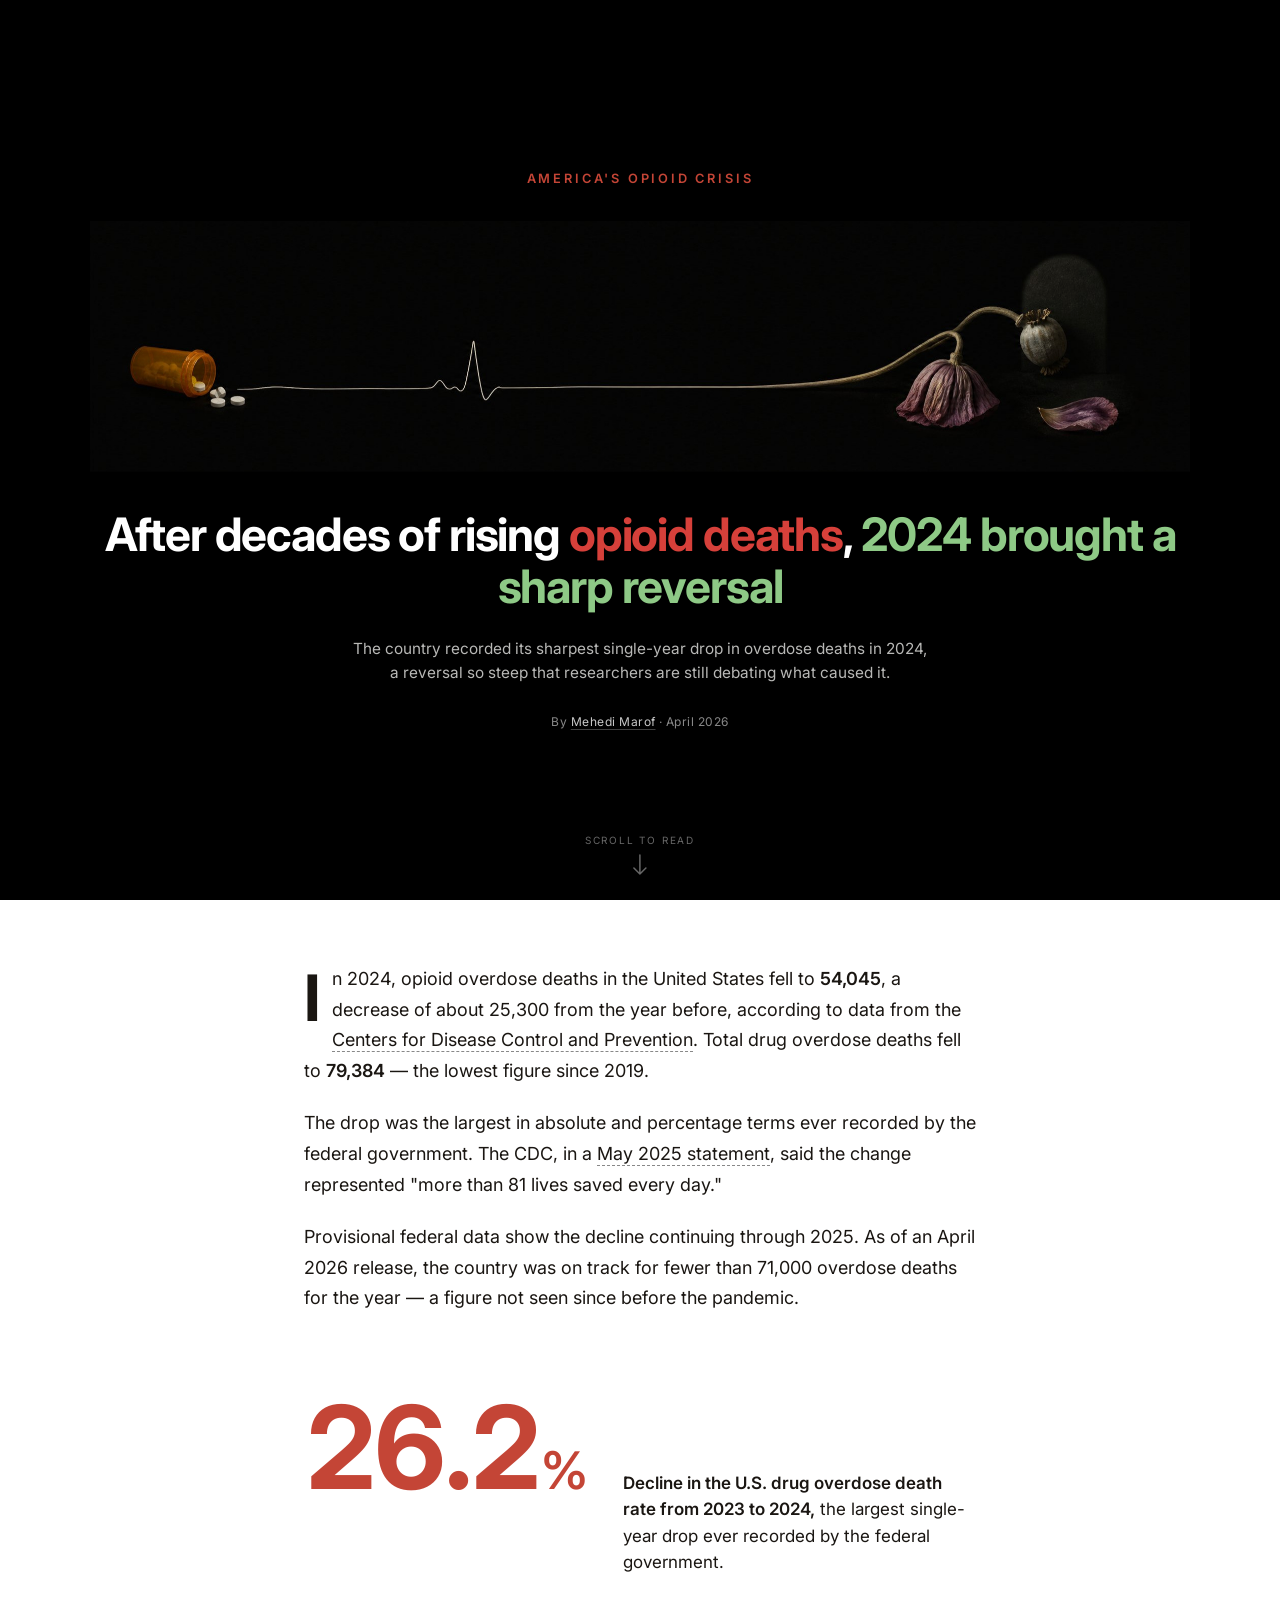
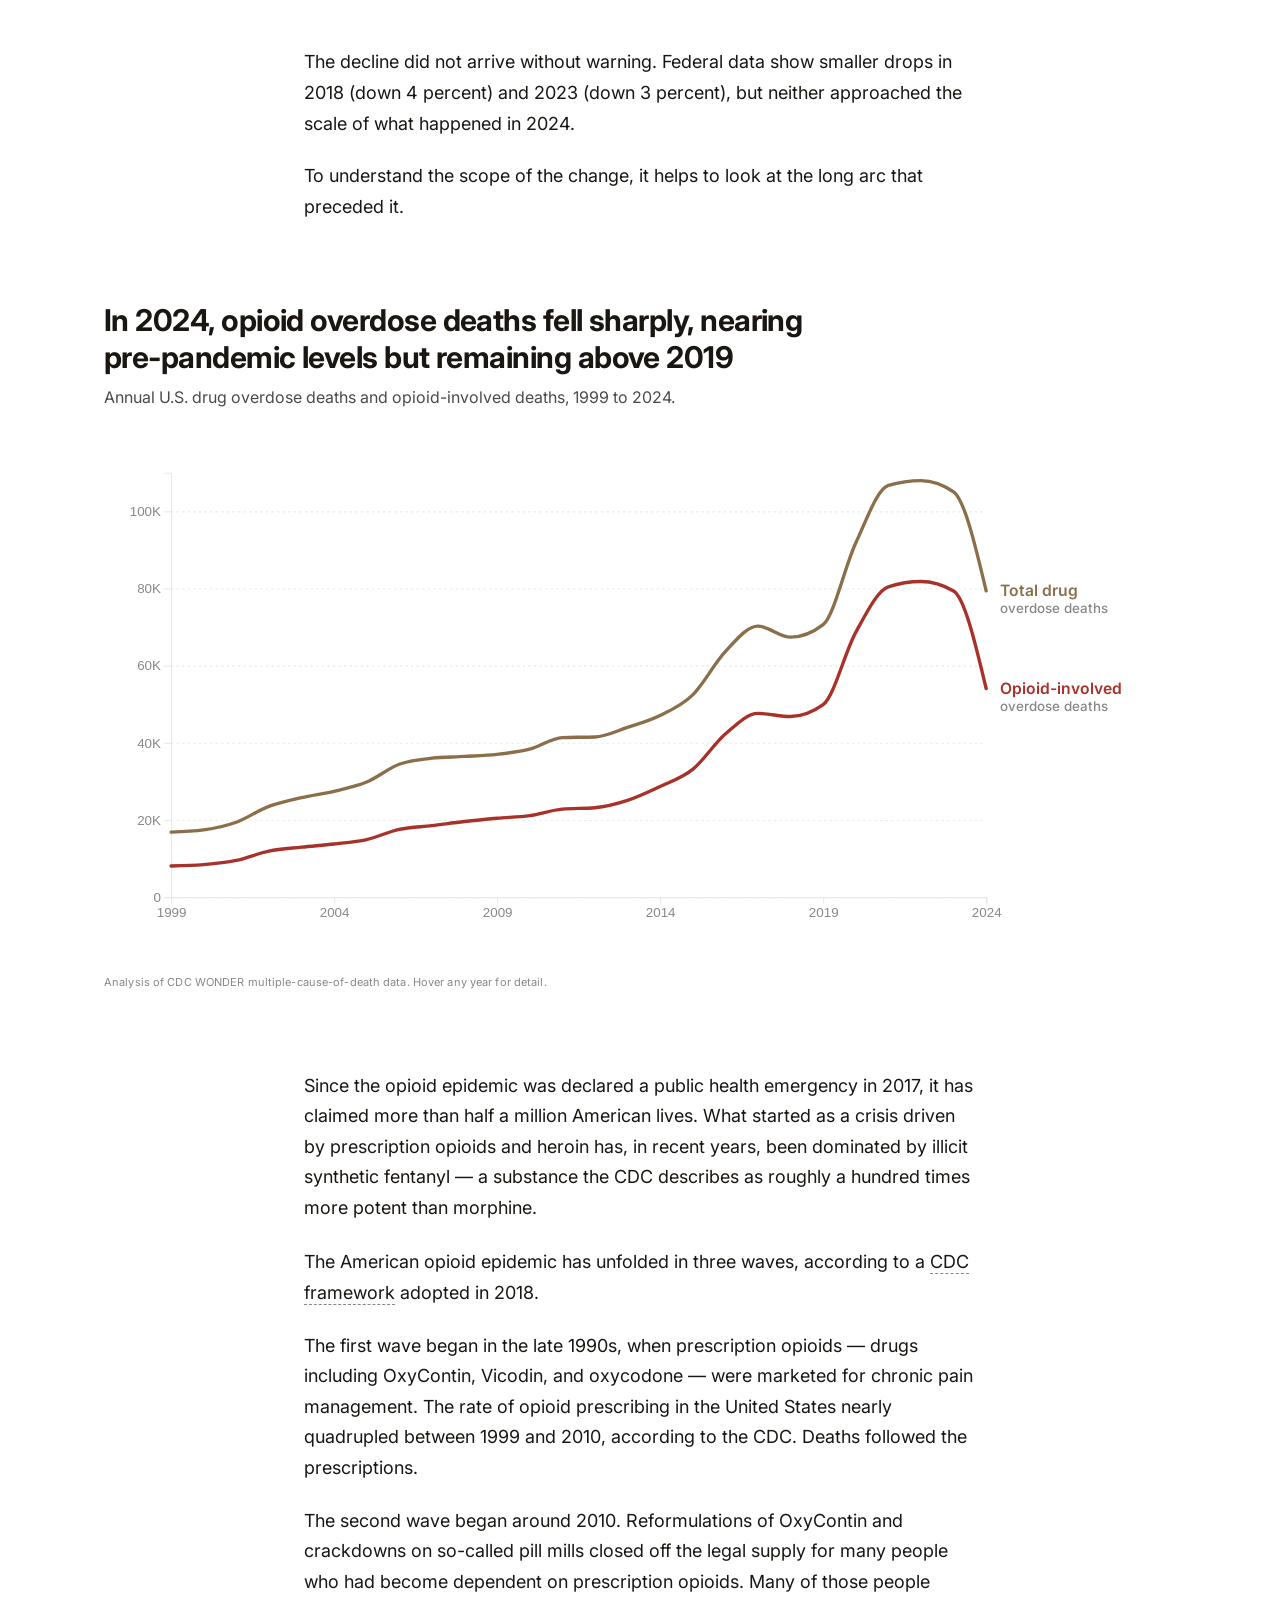
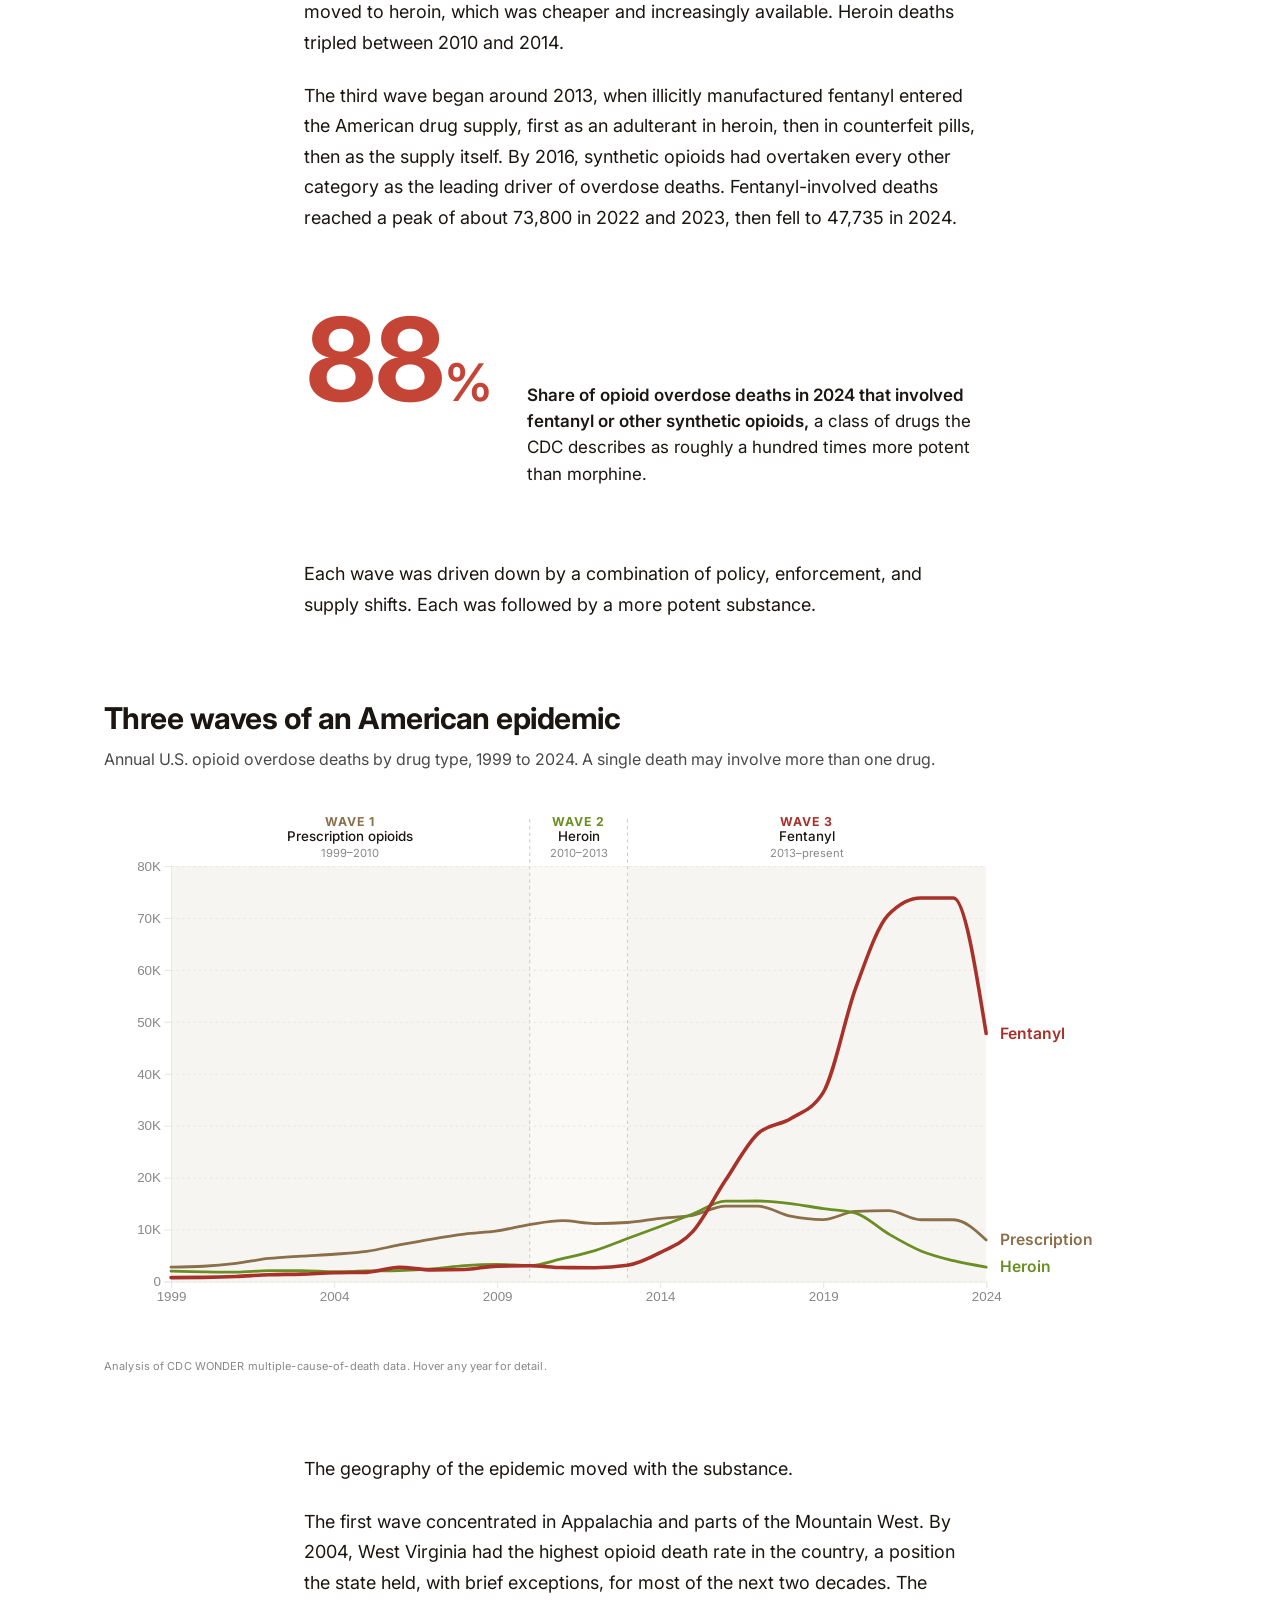
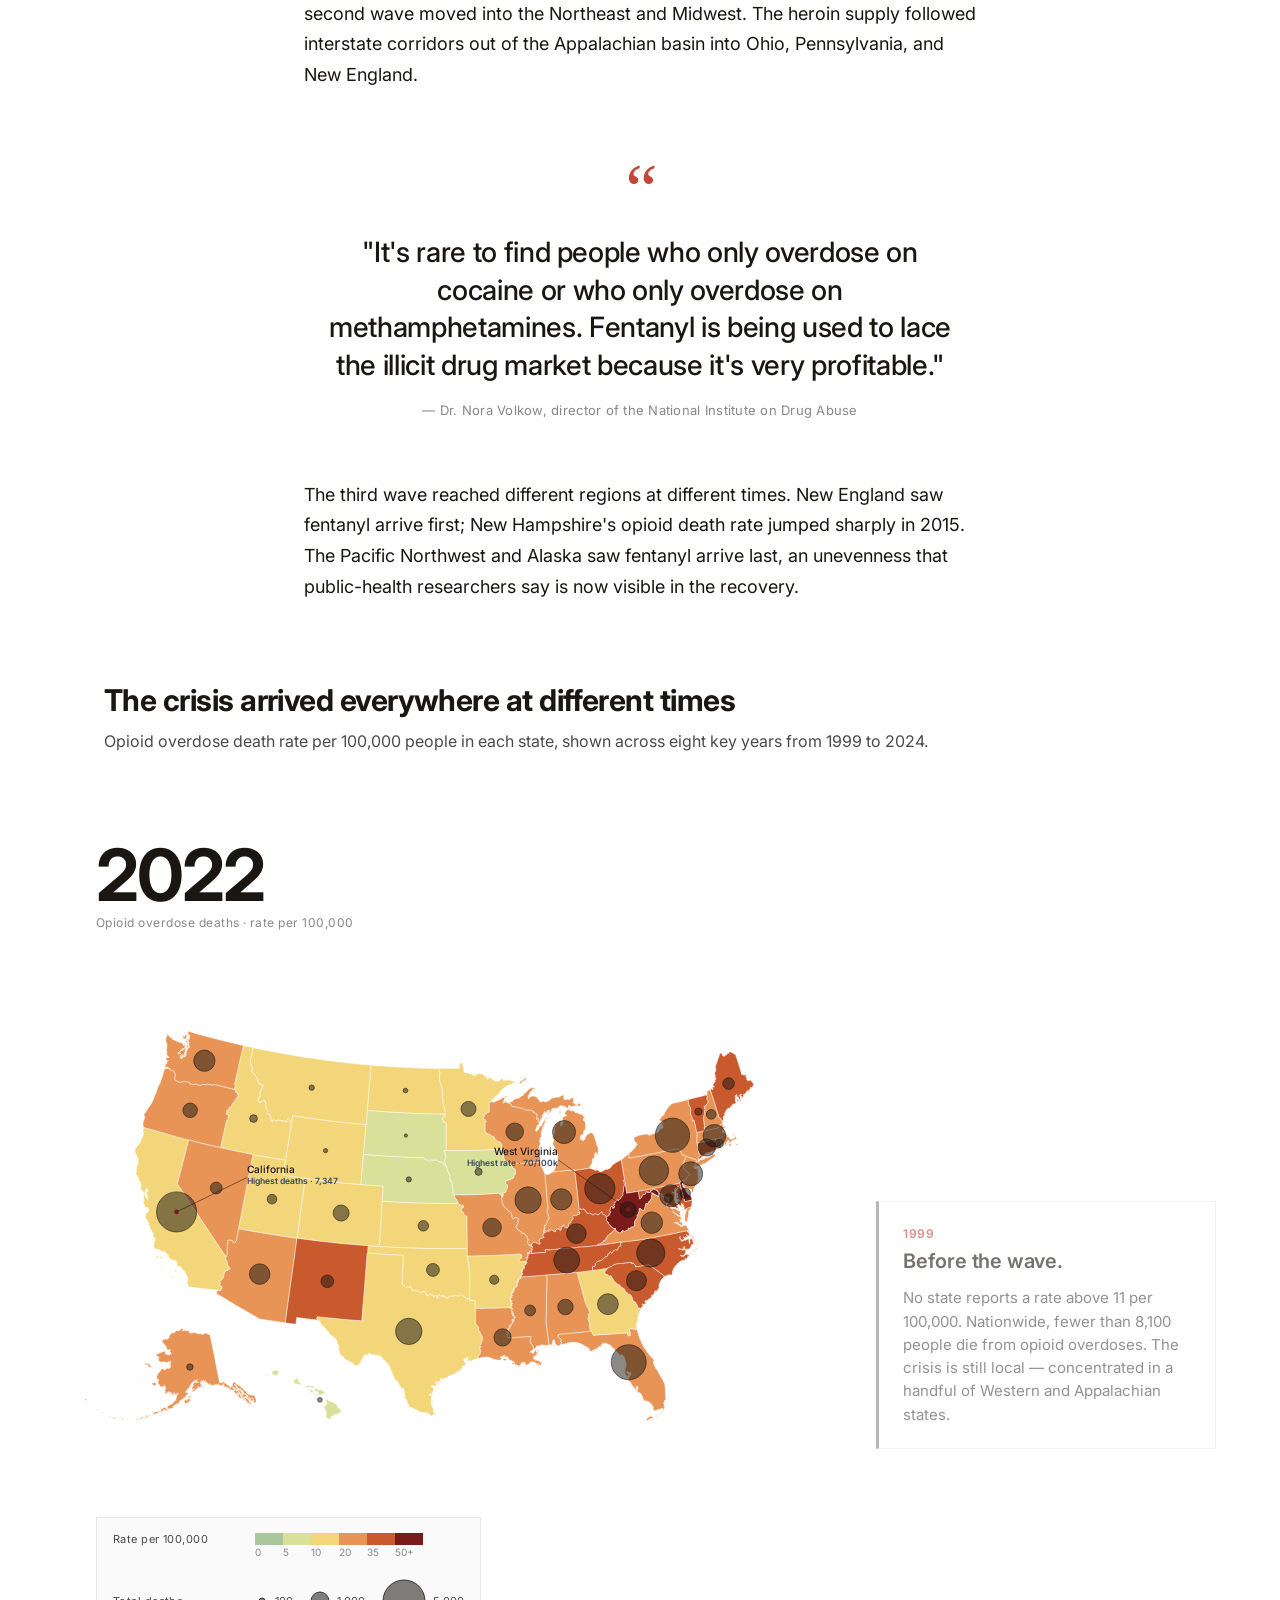
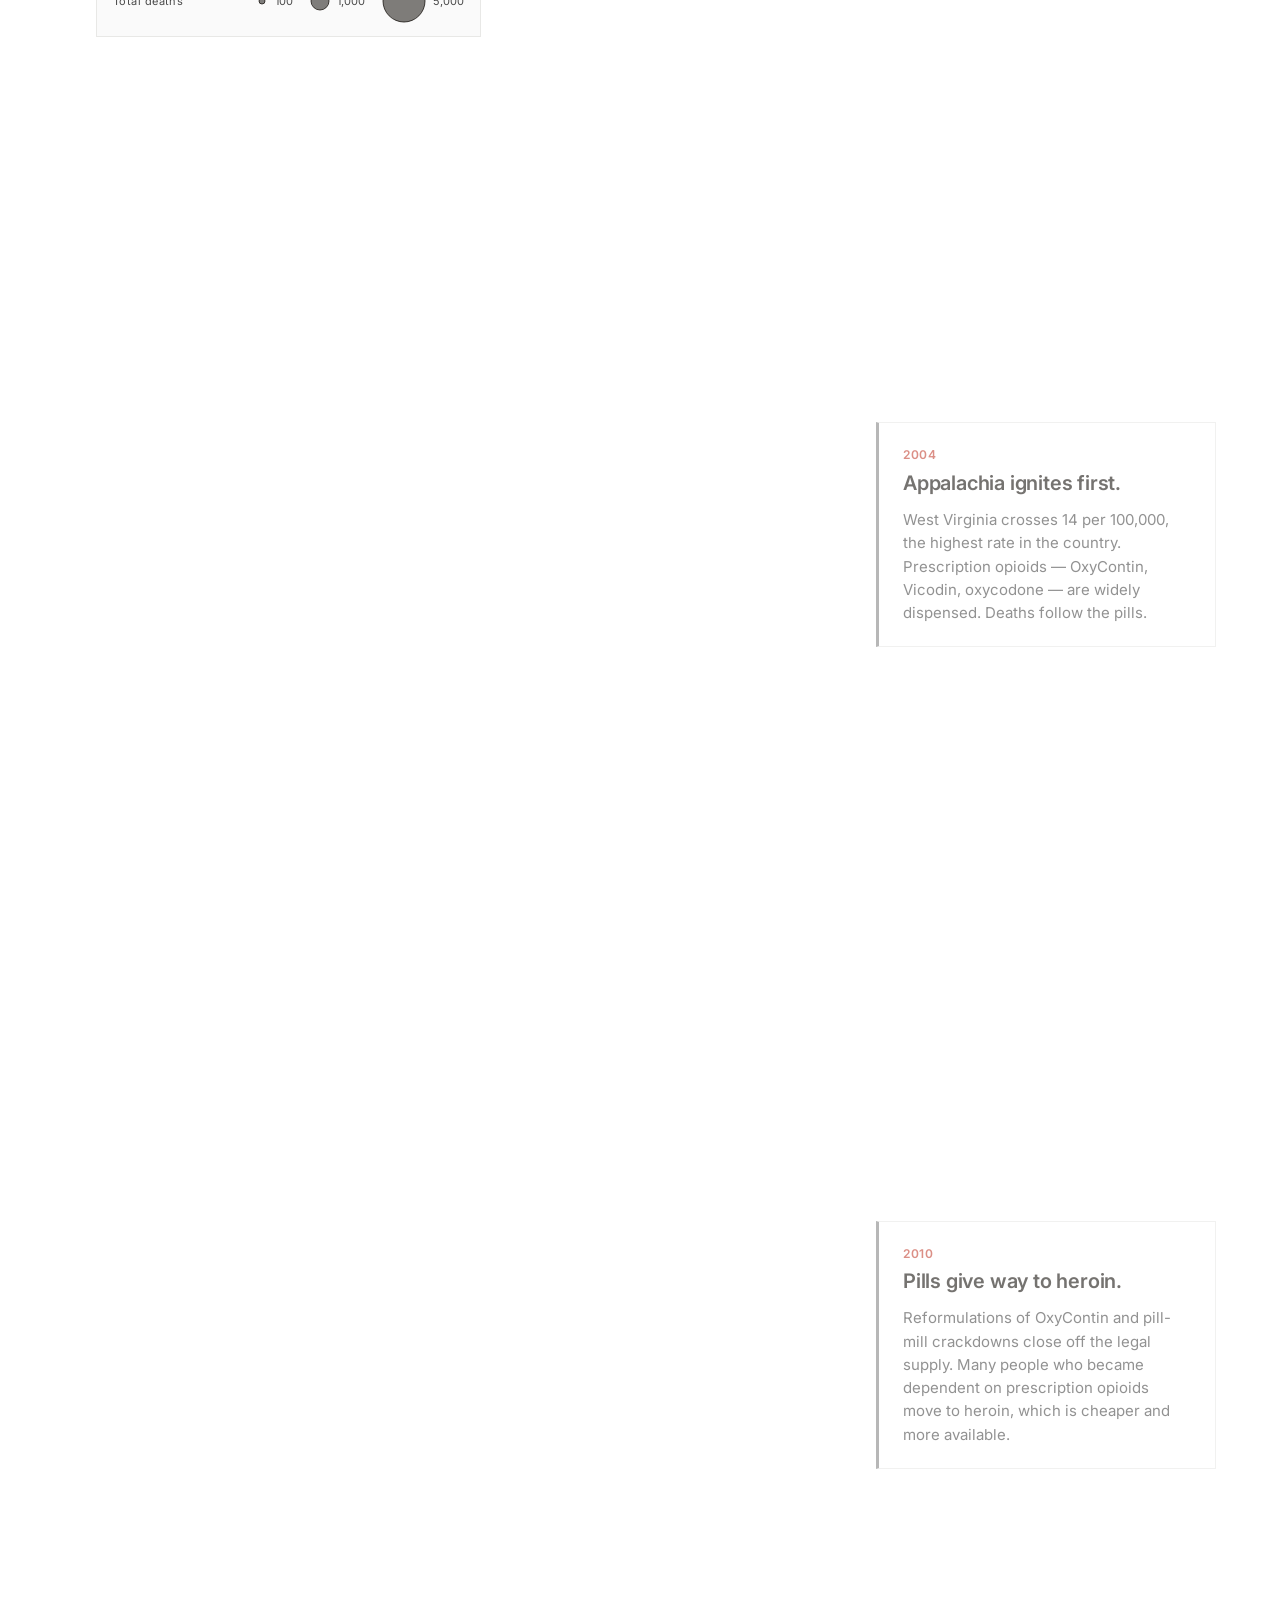
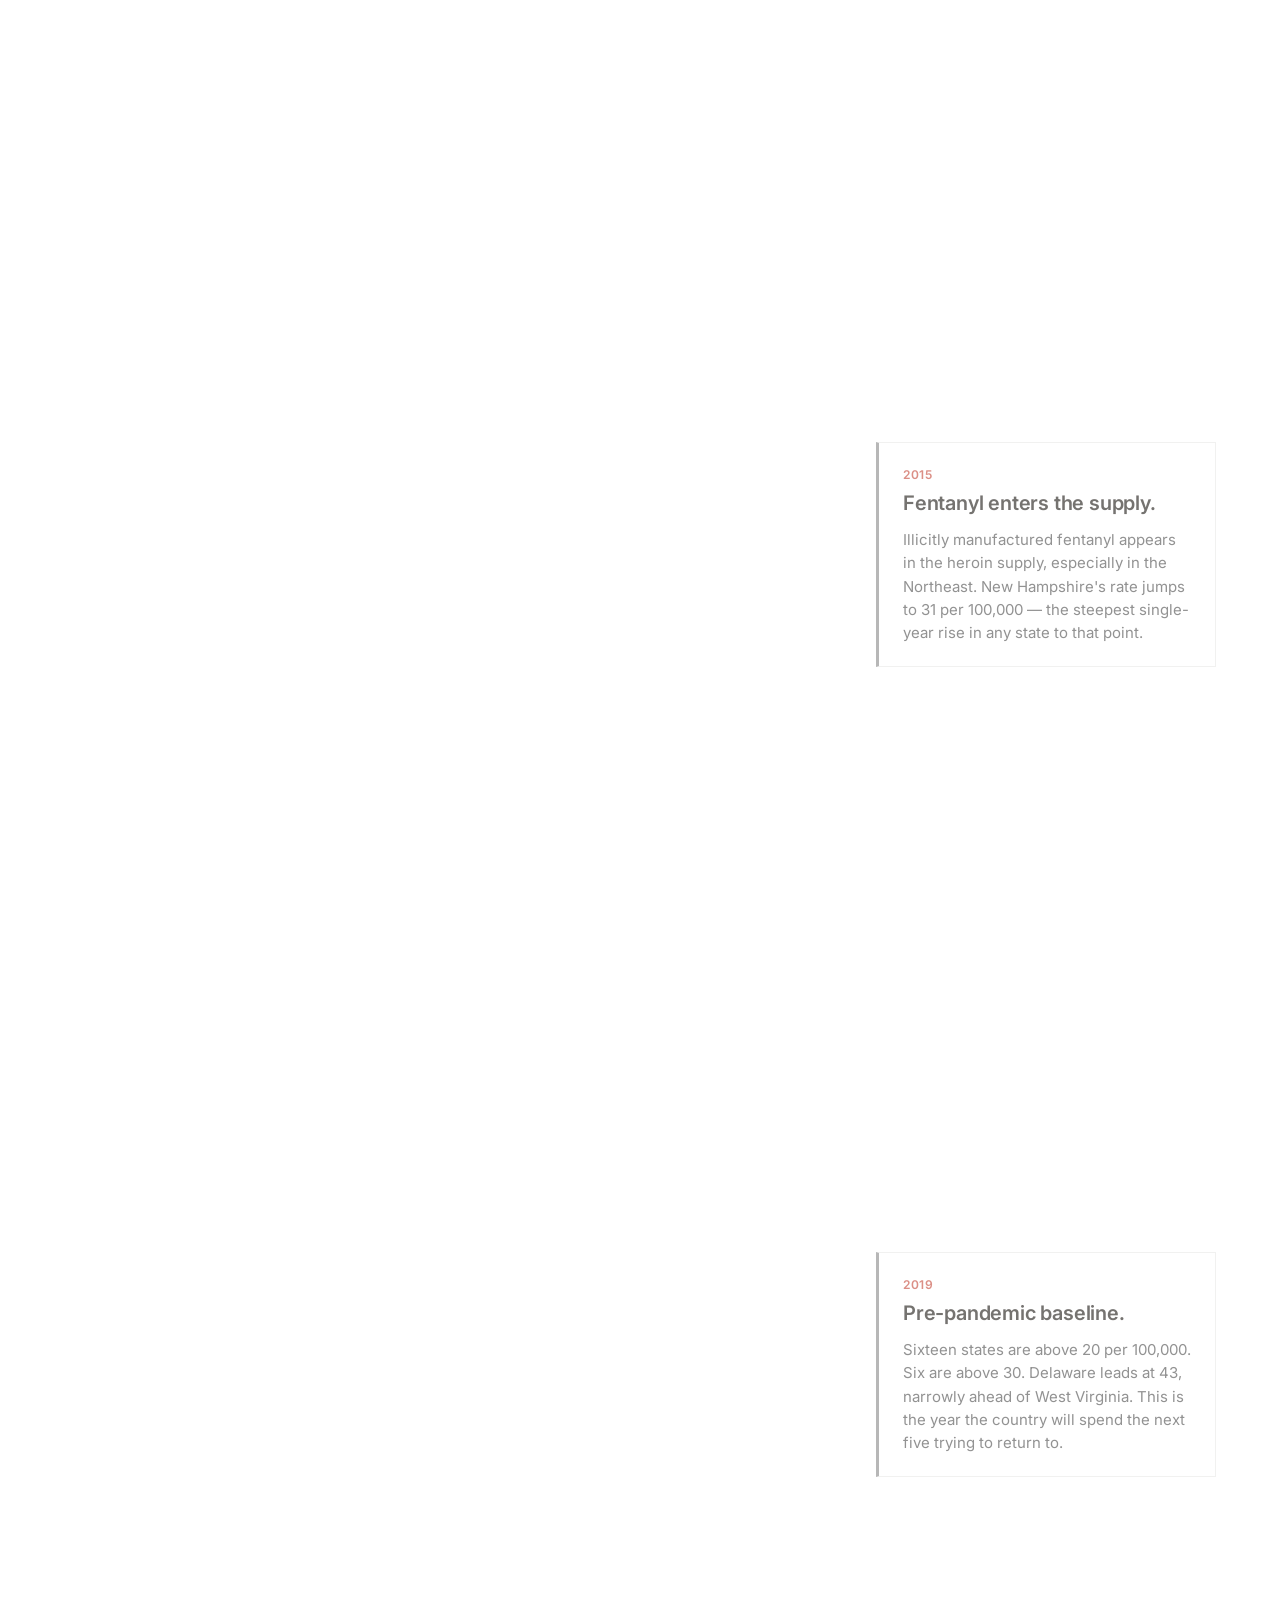
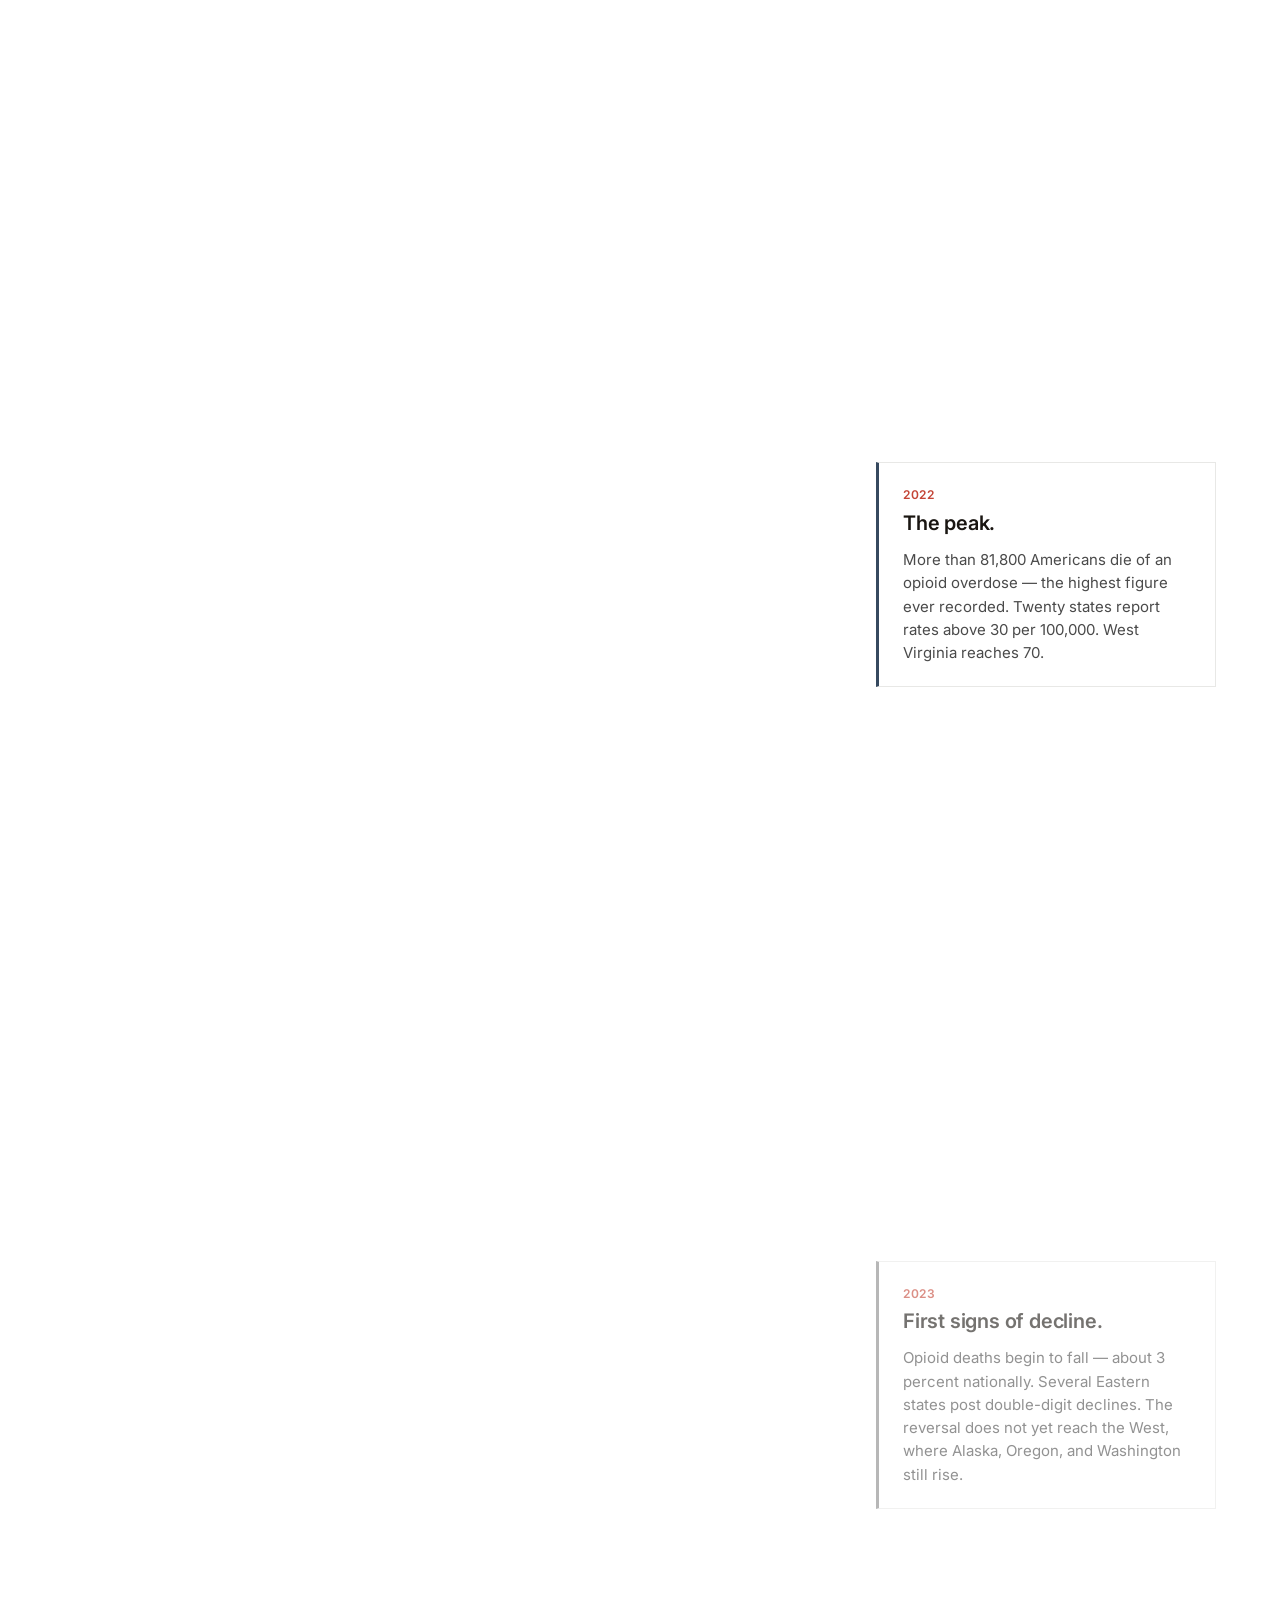
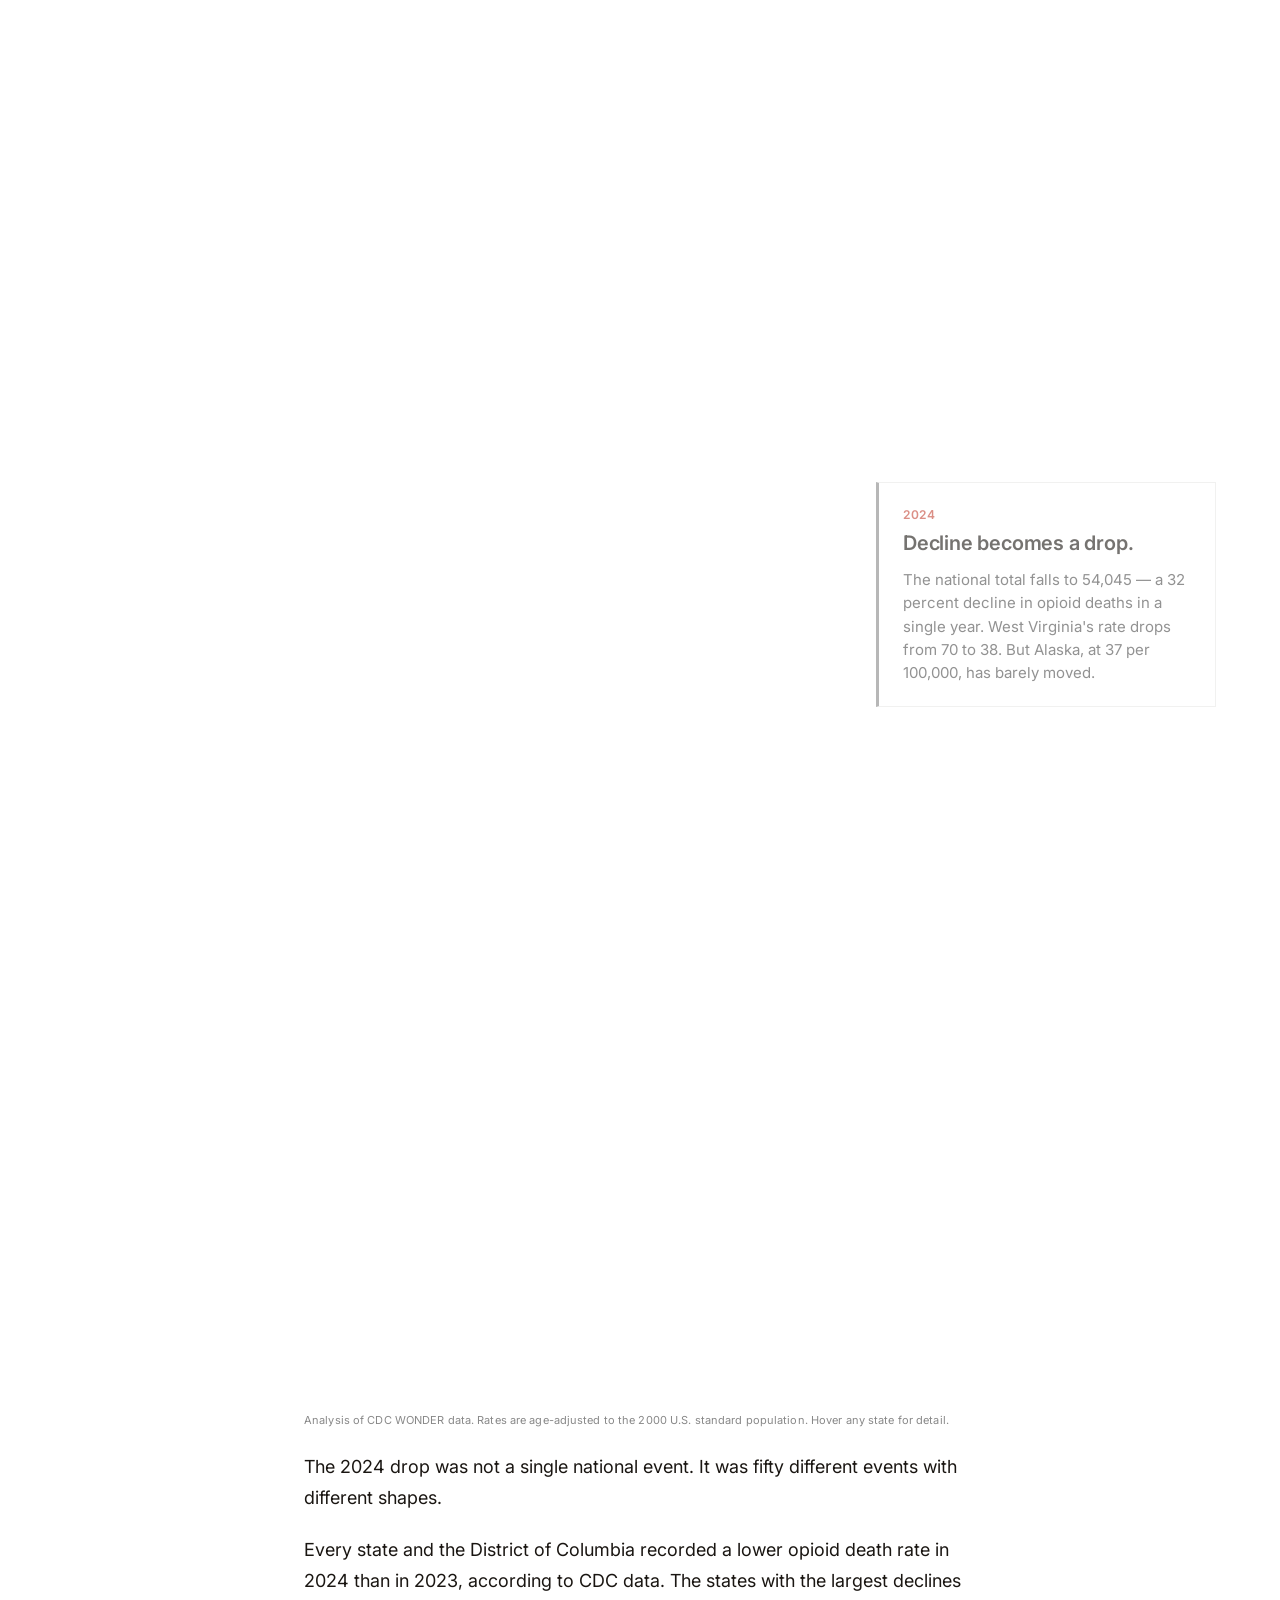
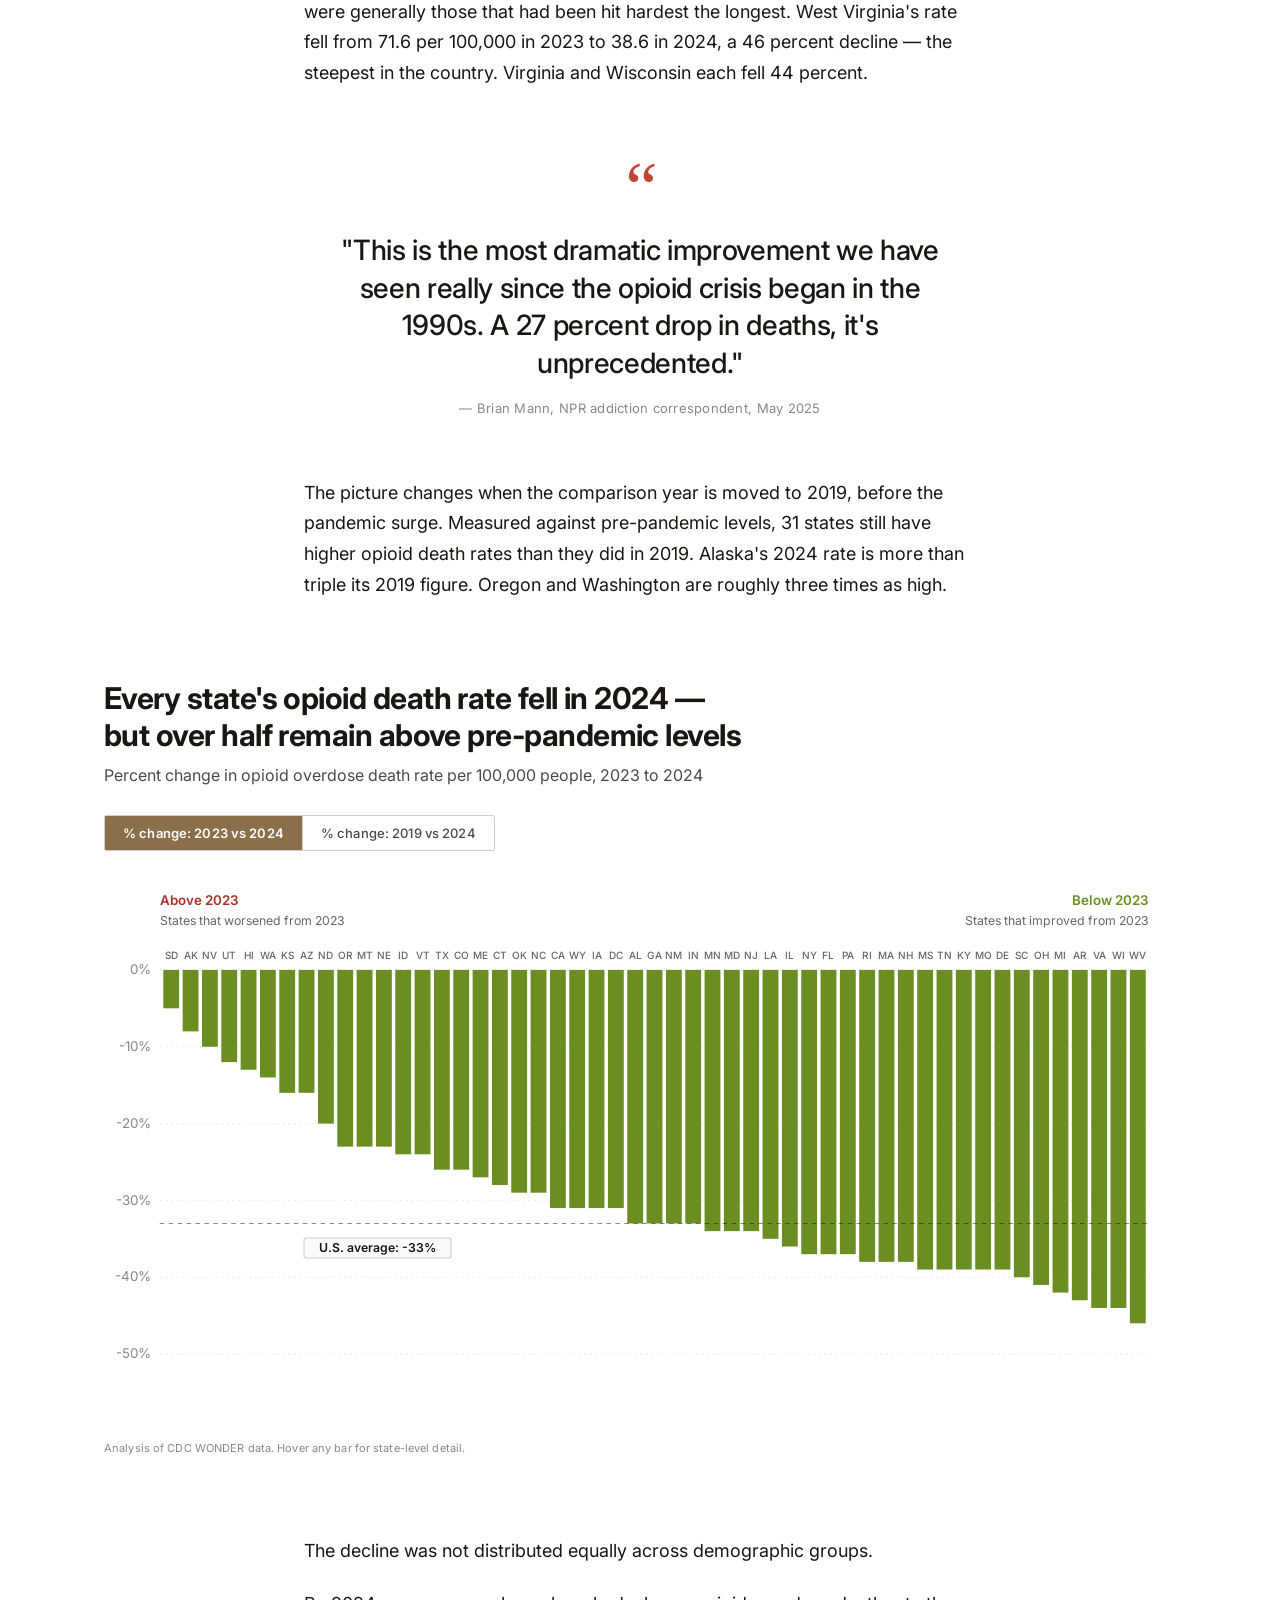
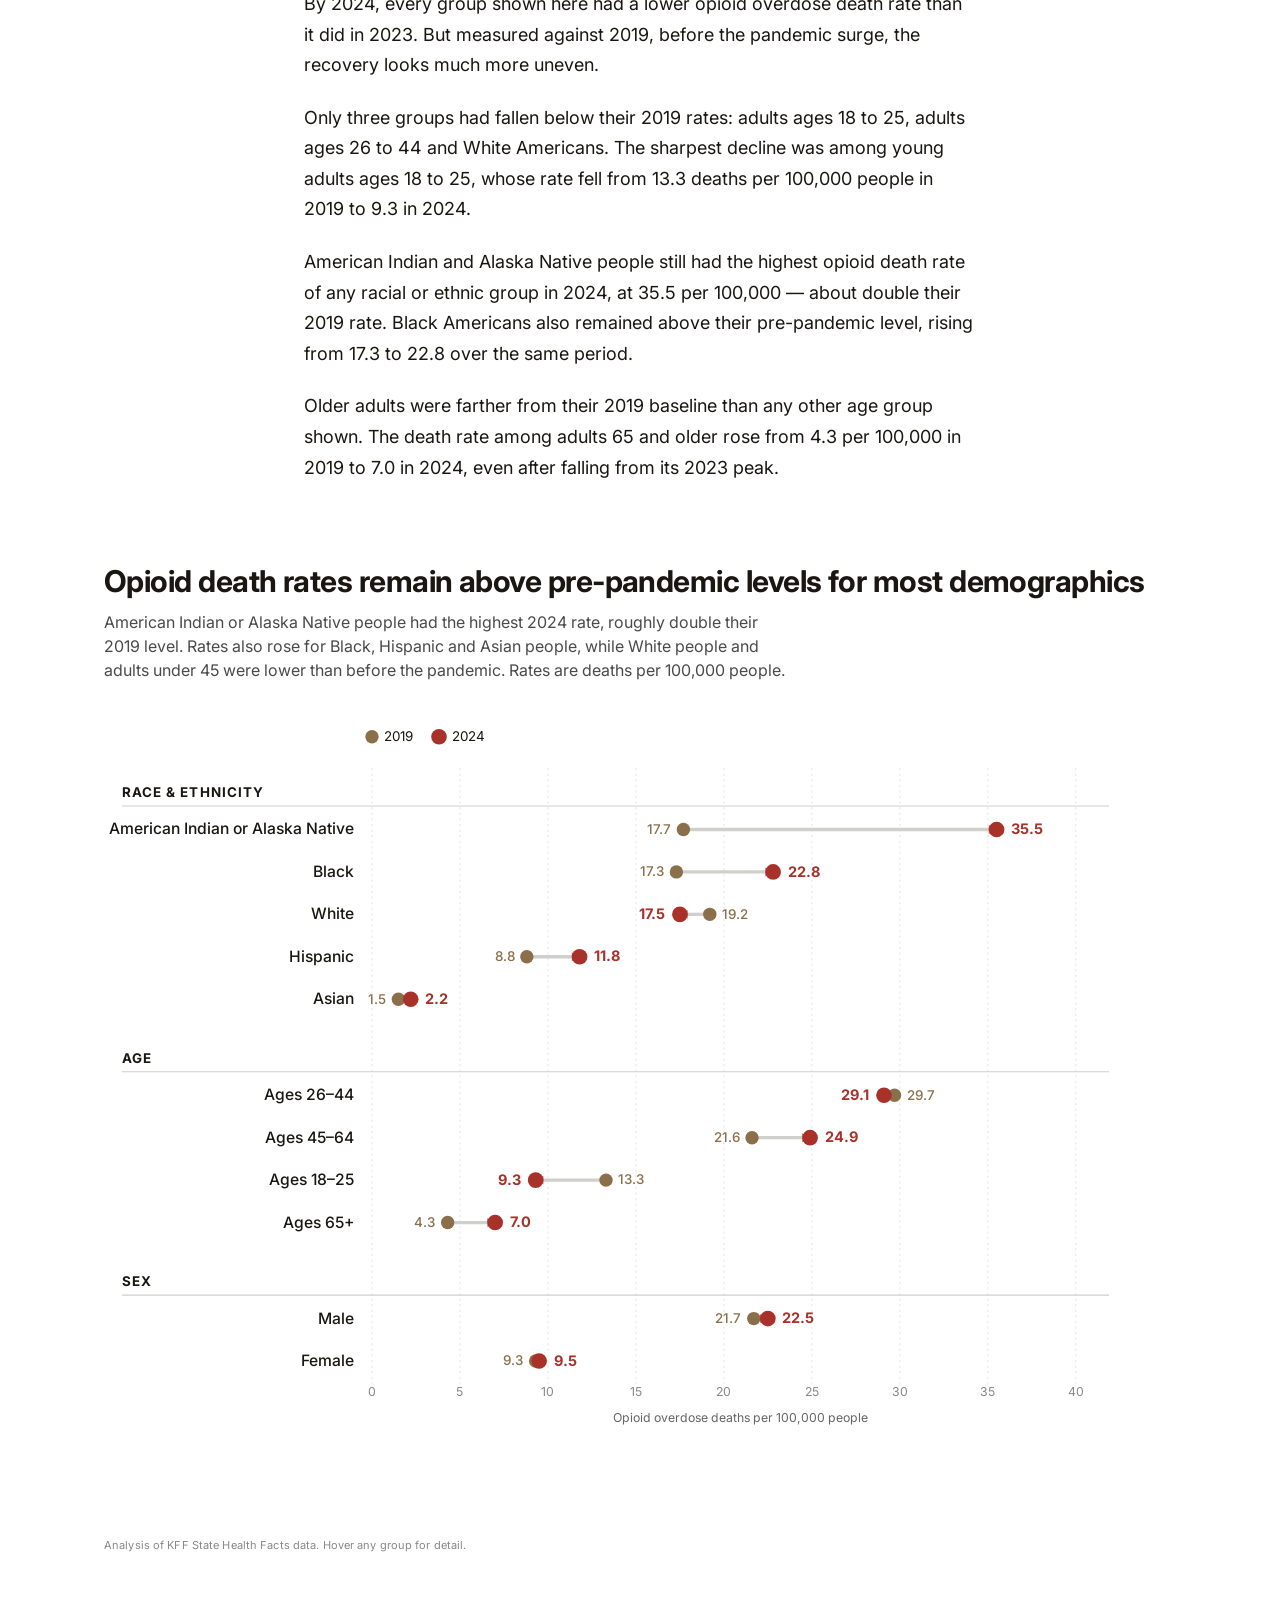
==== commit 83539c01: "Update index.html" ====
--- a/index.html
+++ b/index.html
@@ -32,8 +32,8 @@
       </div>
 
       <h1 class="hero-headline" id="hero-headline">
-        For twenty-five years, <span class="hero-emph-red">opioid&nbsp;deaths</span> in America rose. <span
-          class="hero-emph" id="hero-emph">In 2024, they fell faster than ever.</span>
+        After decades of rising <span class="hero-emph-red">opioid&nbsp;deaths</span>,
+        <span class="hero-emph" id="hero-emph">2024 brought a sharp reversal</span>
       </h1>
 
       <p class="hero-deck">The country recorded its sharpest single-year drop in overdose deaths in 2024, a reversal so
--- a/style.css
+++ b/style.css
@@ -2,7 +2,7 @@
 
 :root {
   /* Surfaces */
-  --bg: #fafafa;
+  --bg: #ffffff;
   --bg-dark: #0e0e0e;
   --surface: #ffffff;
   --rule: #e8e8e6;
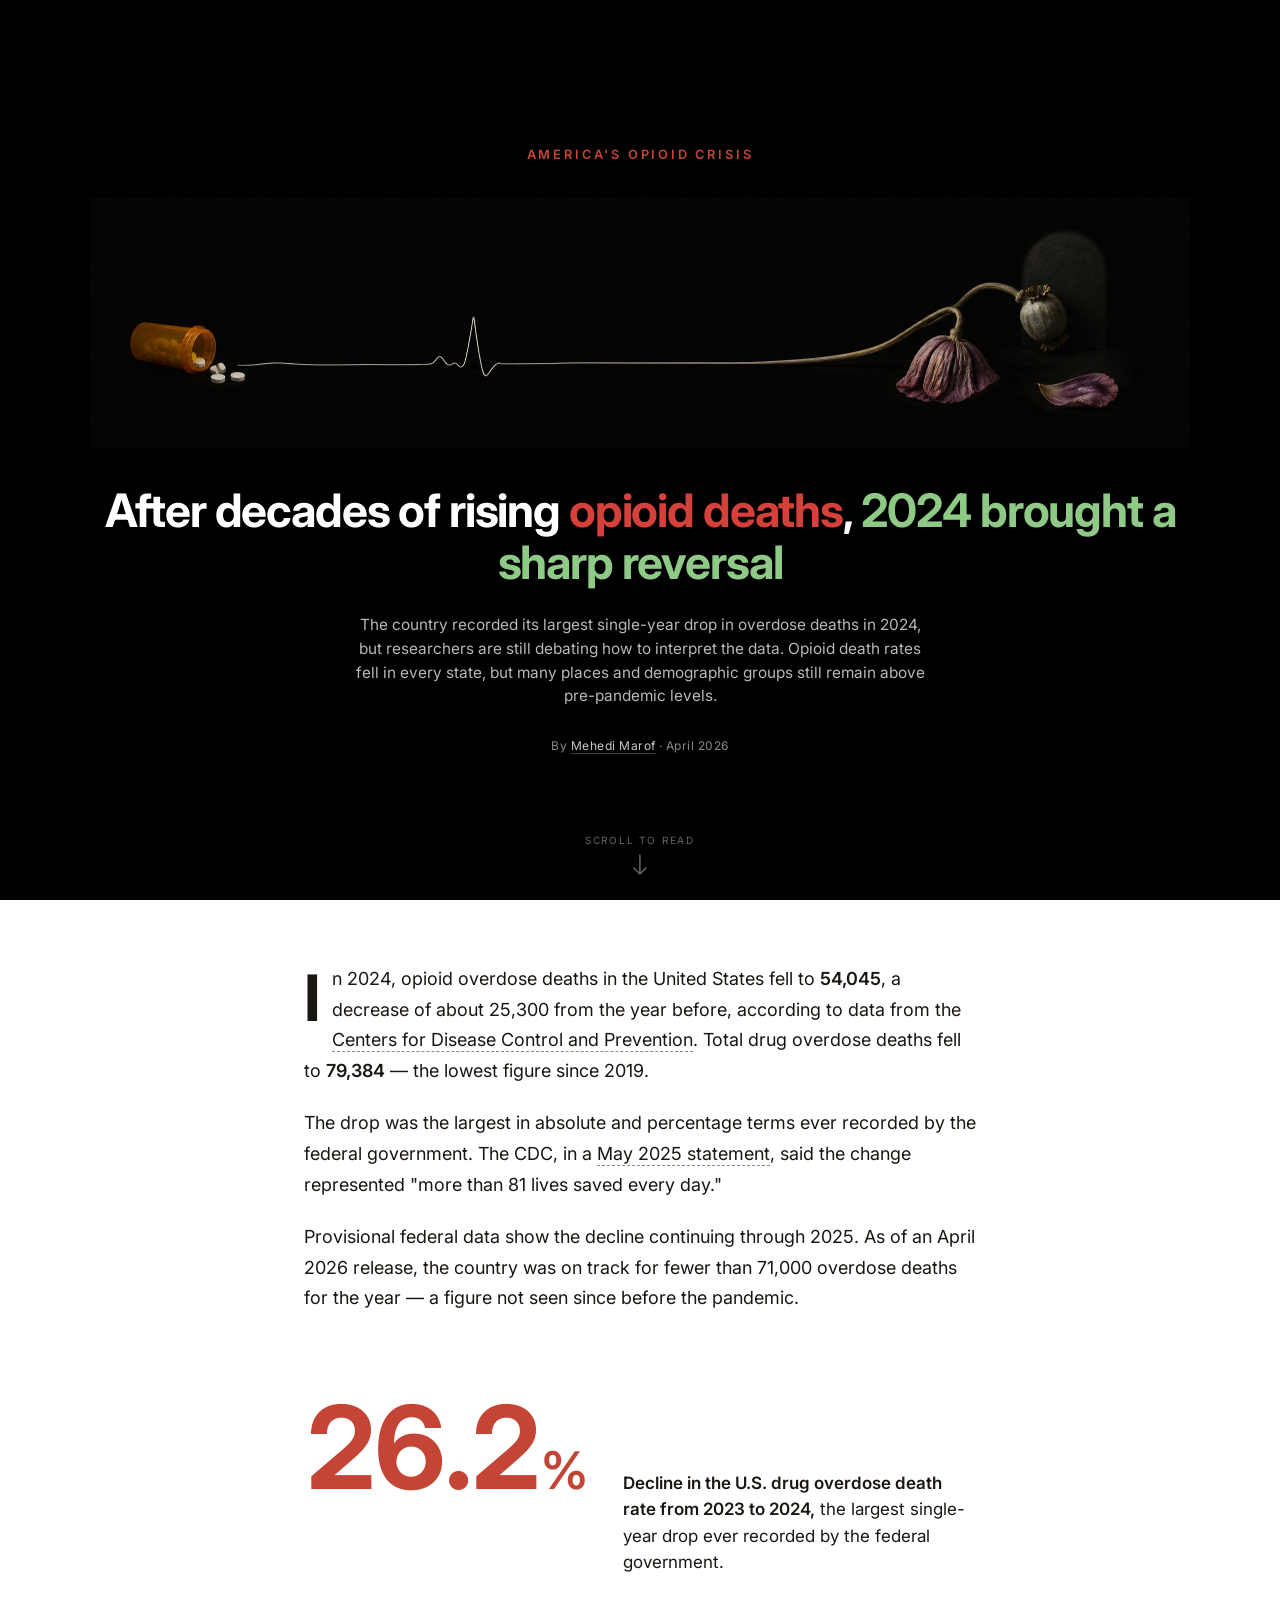
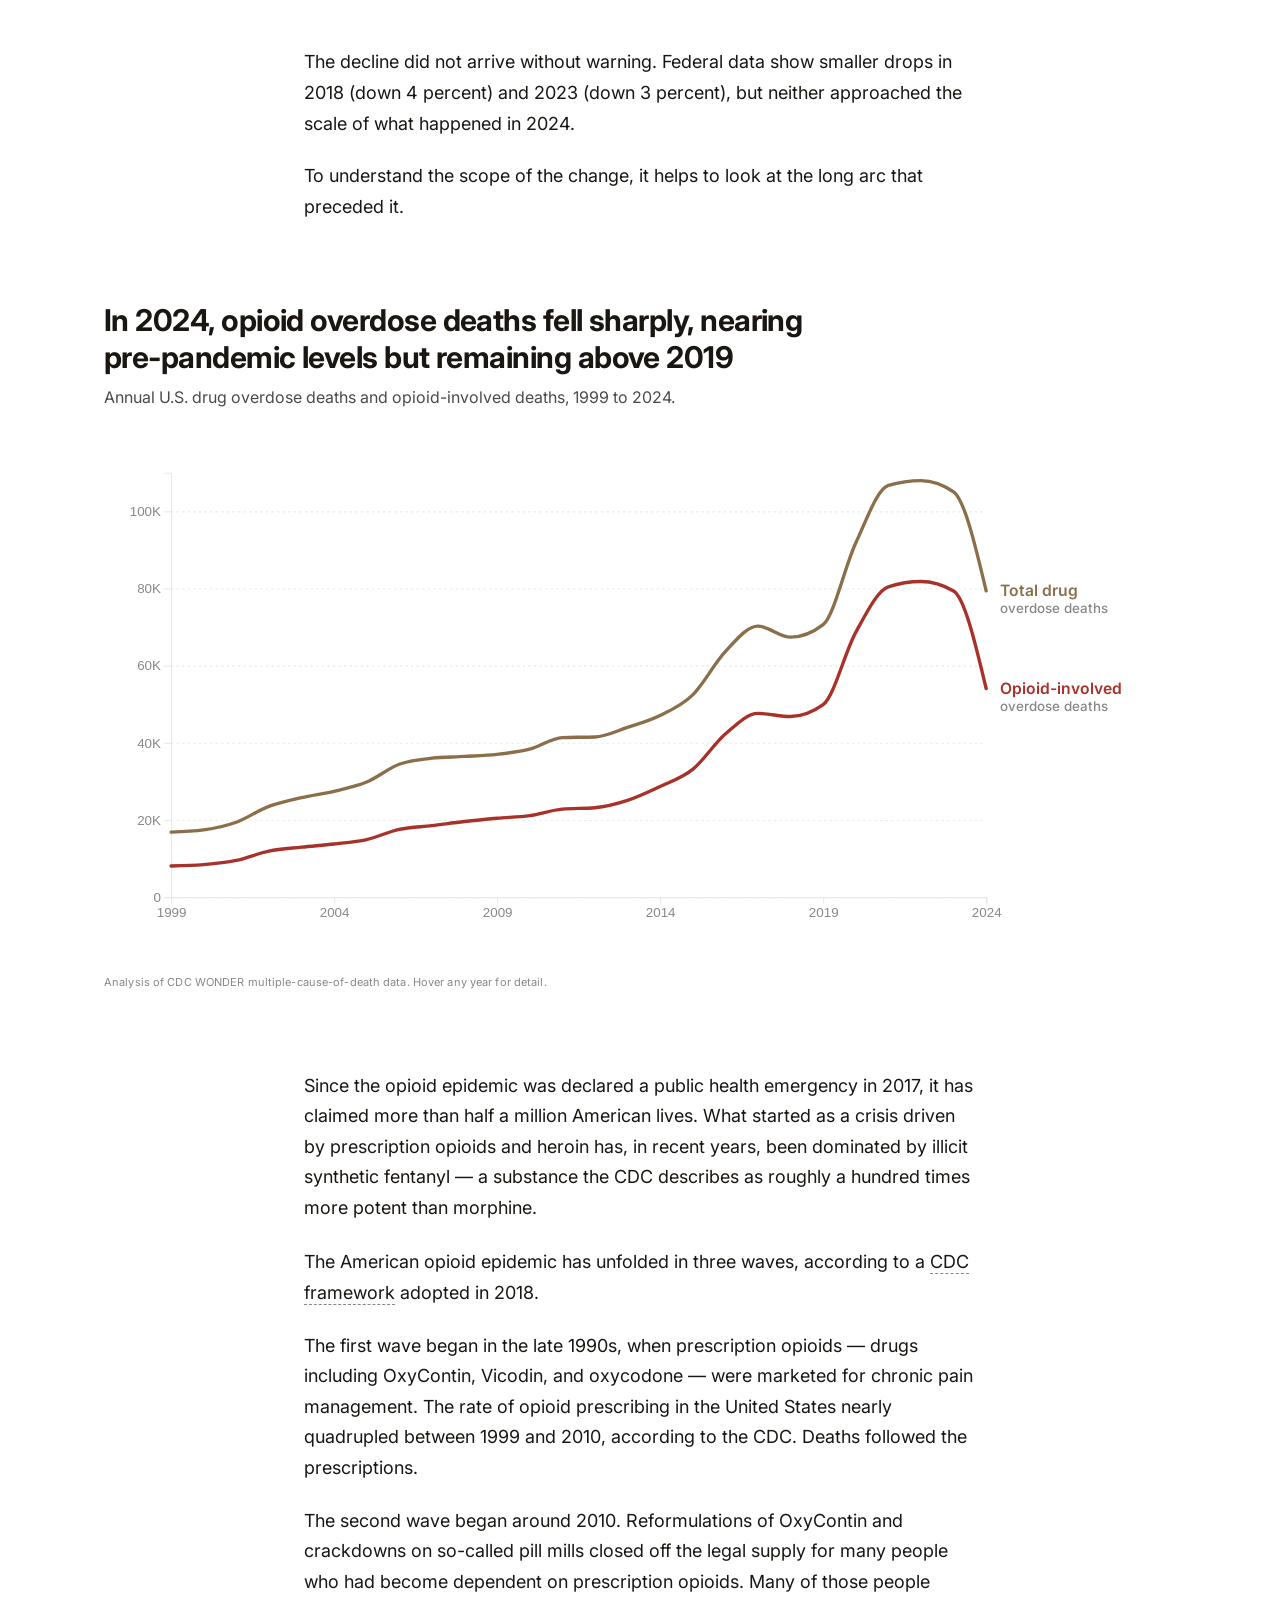
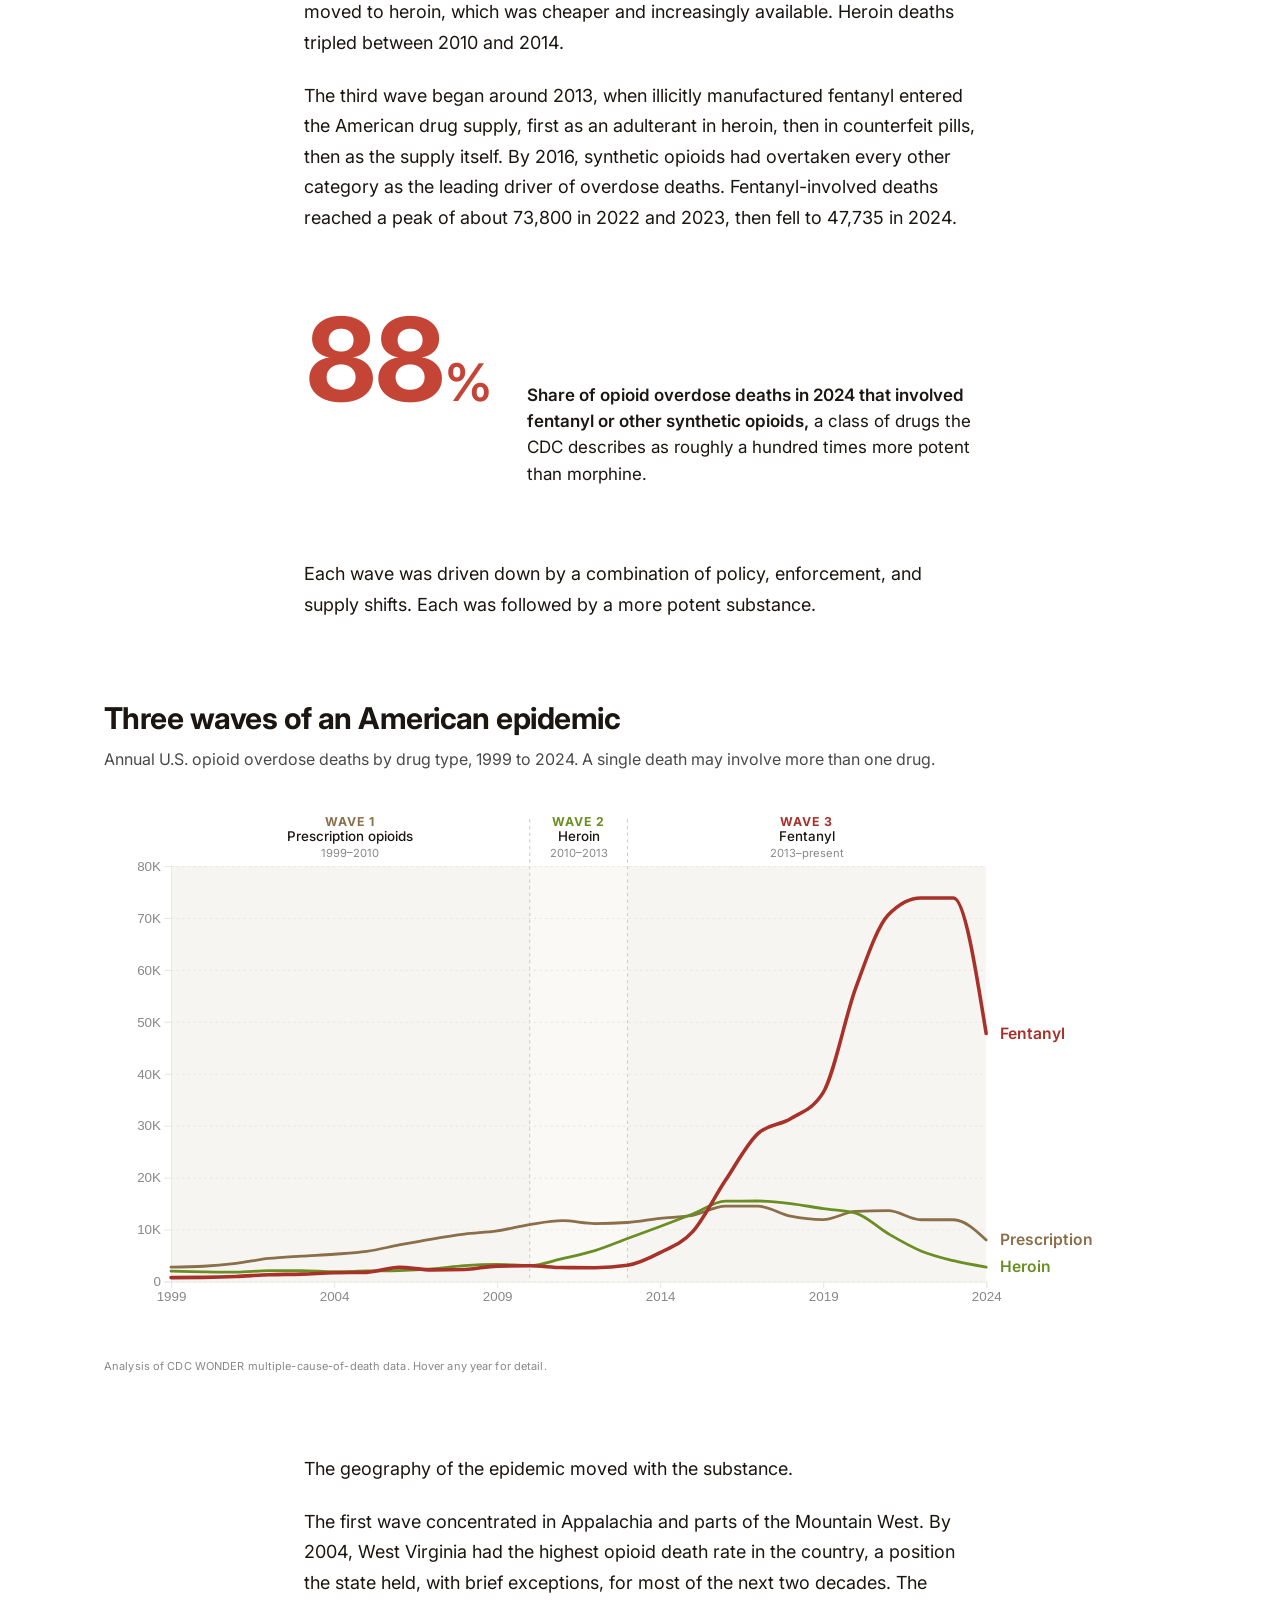
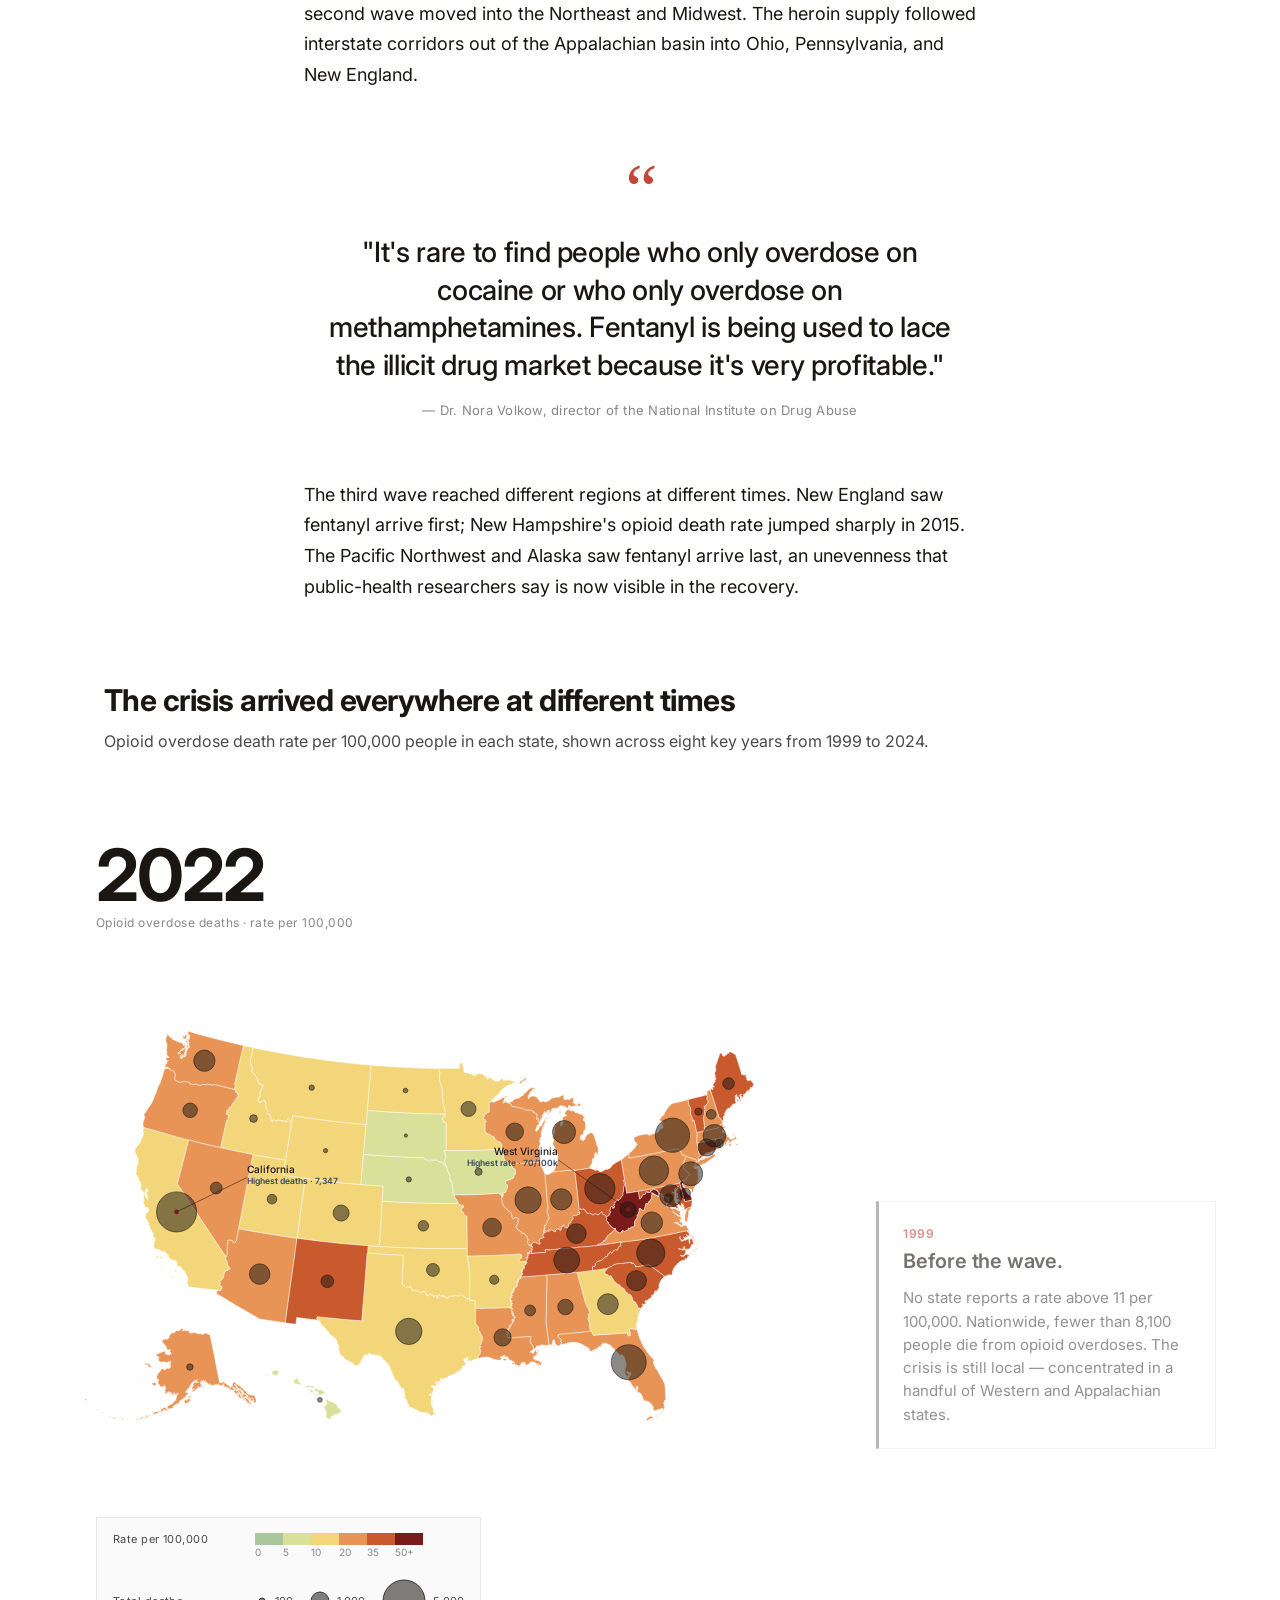
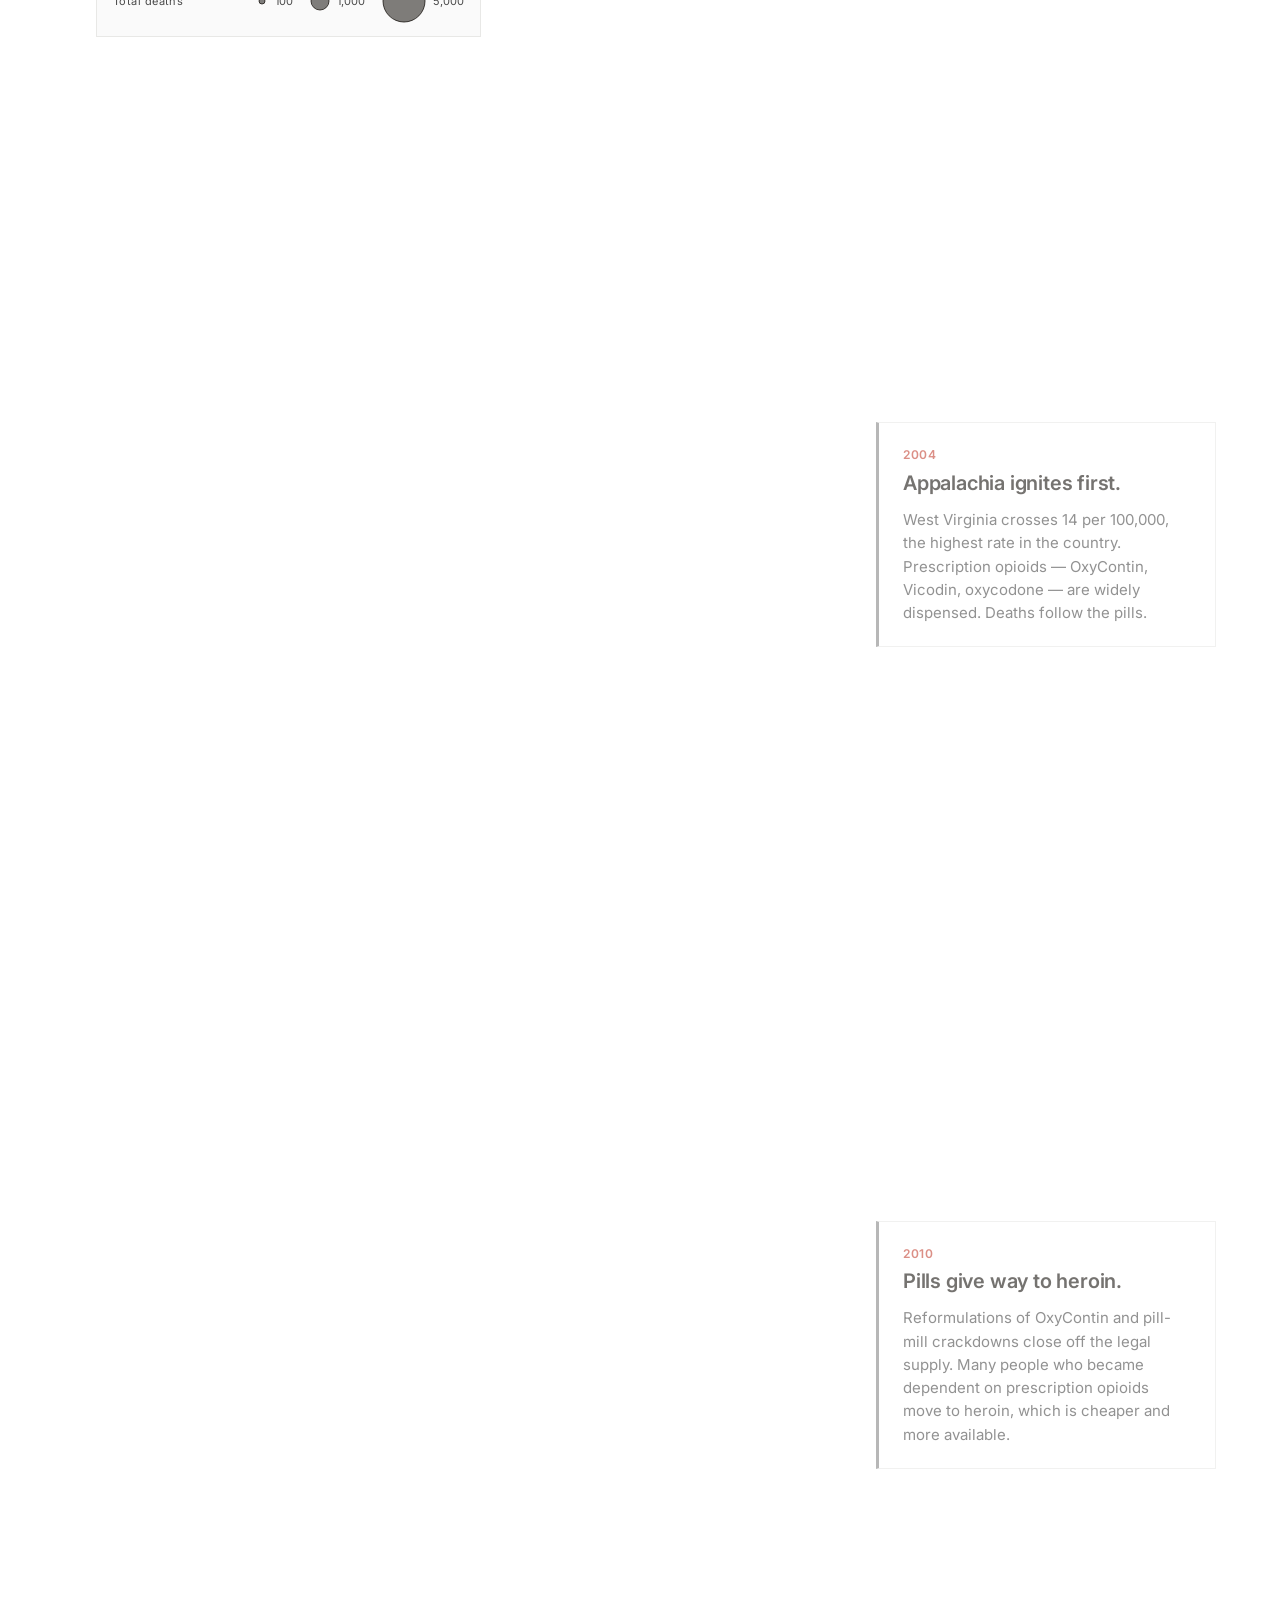
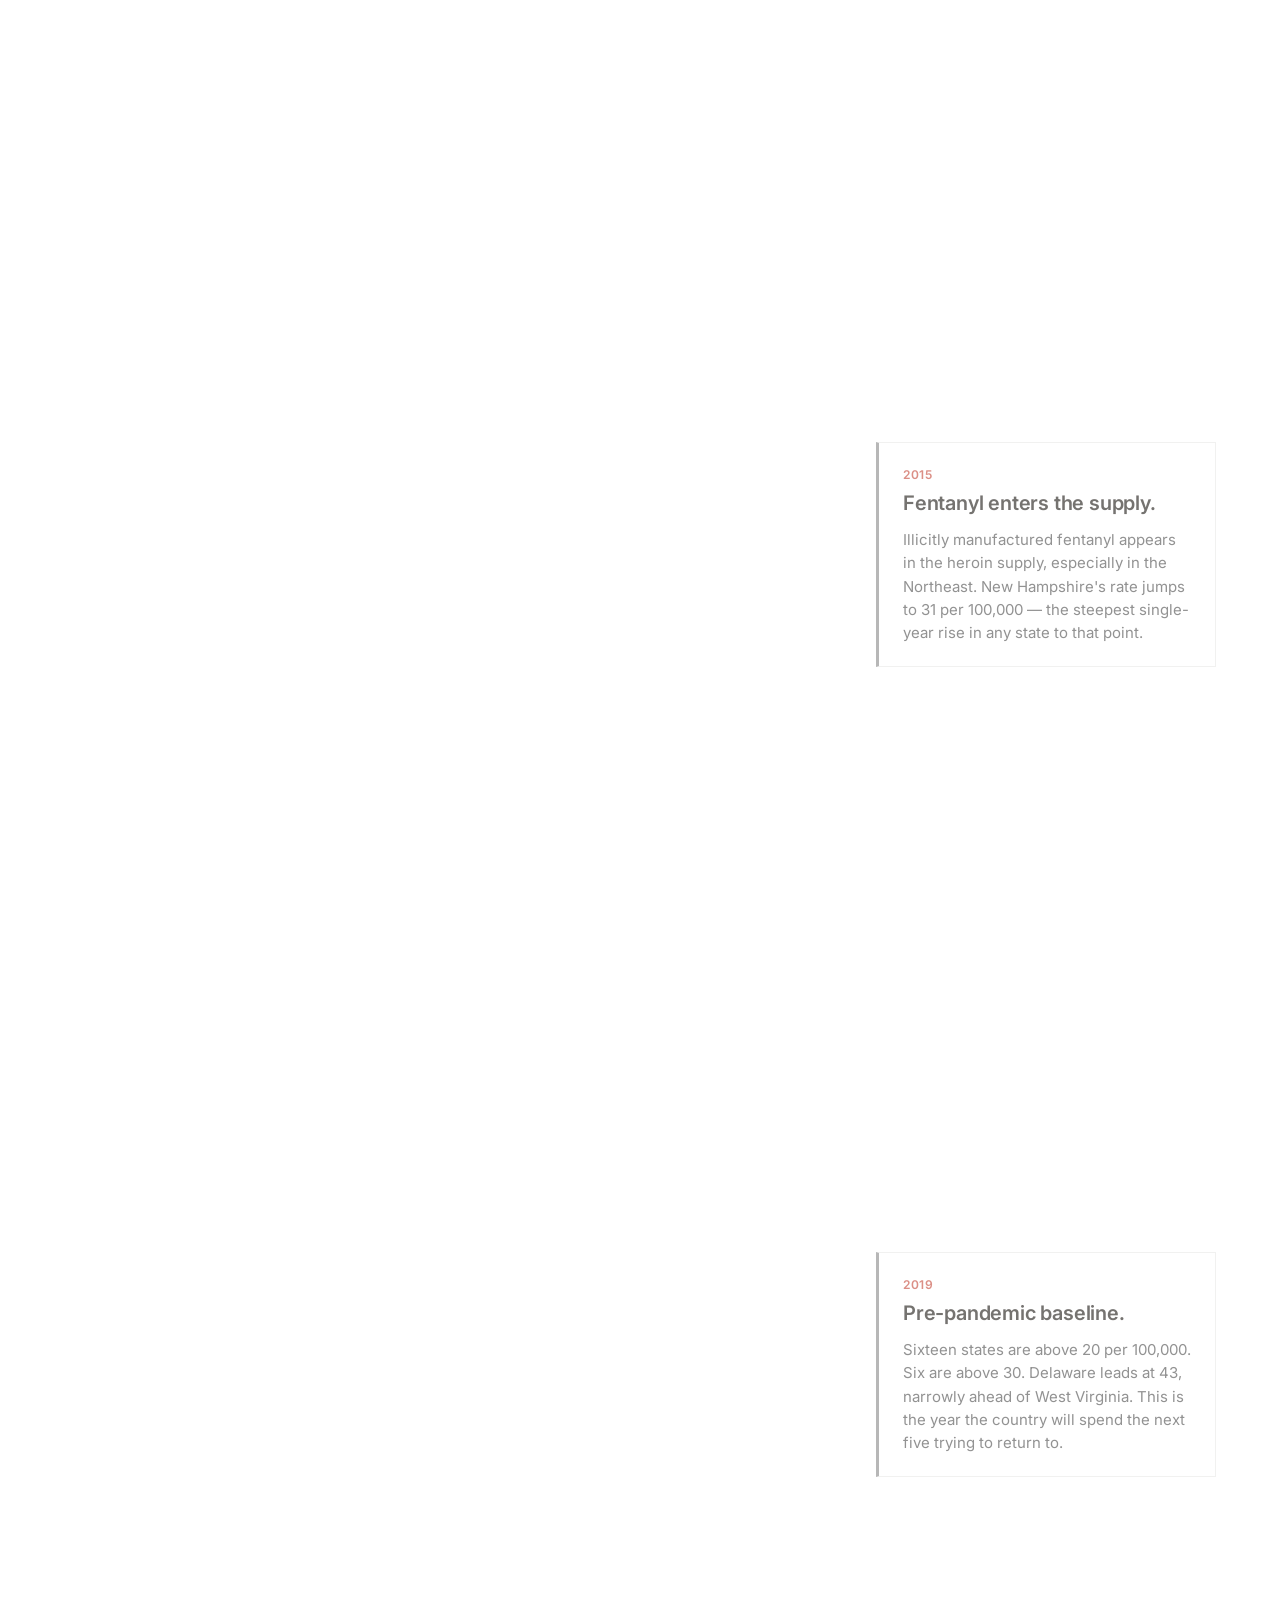
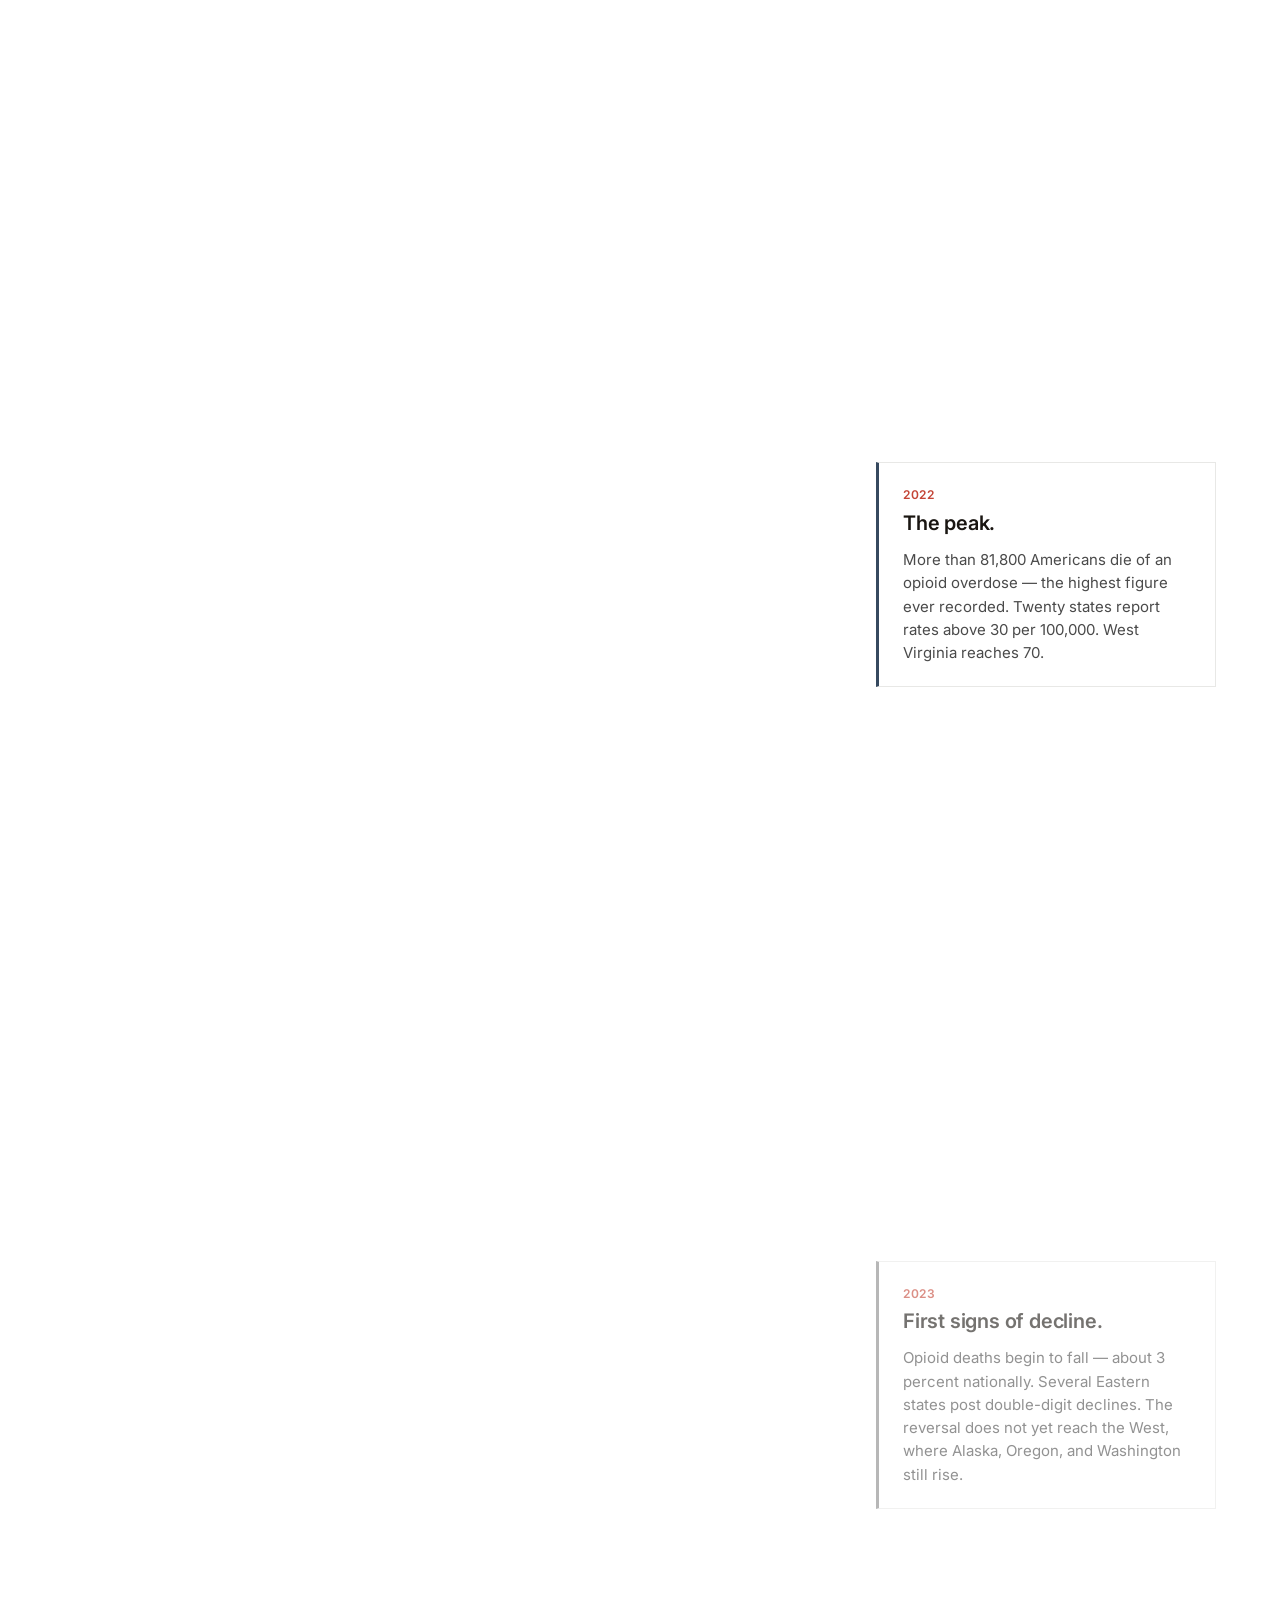
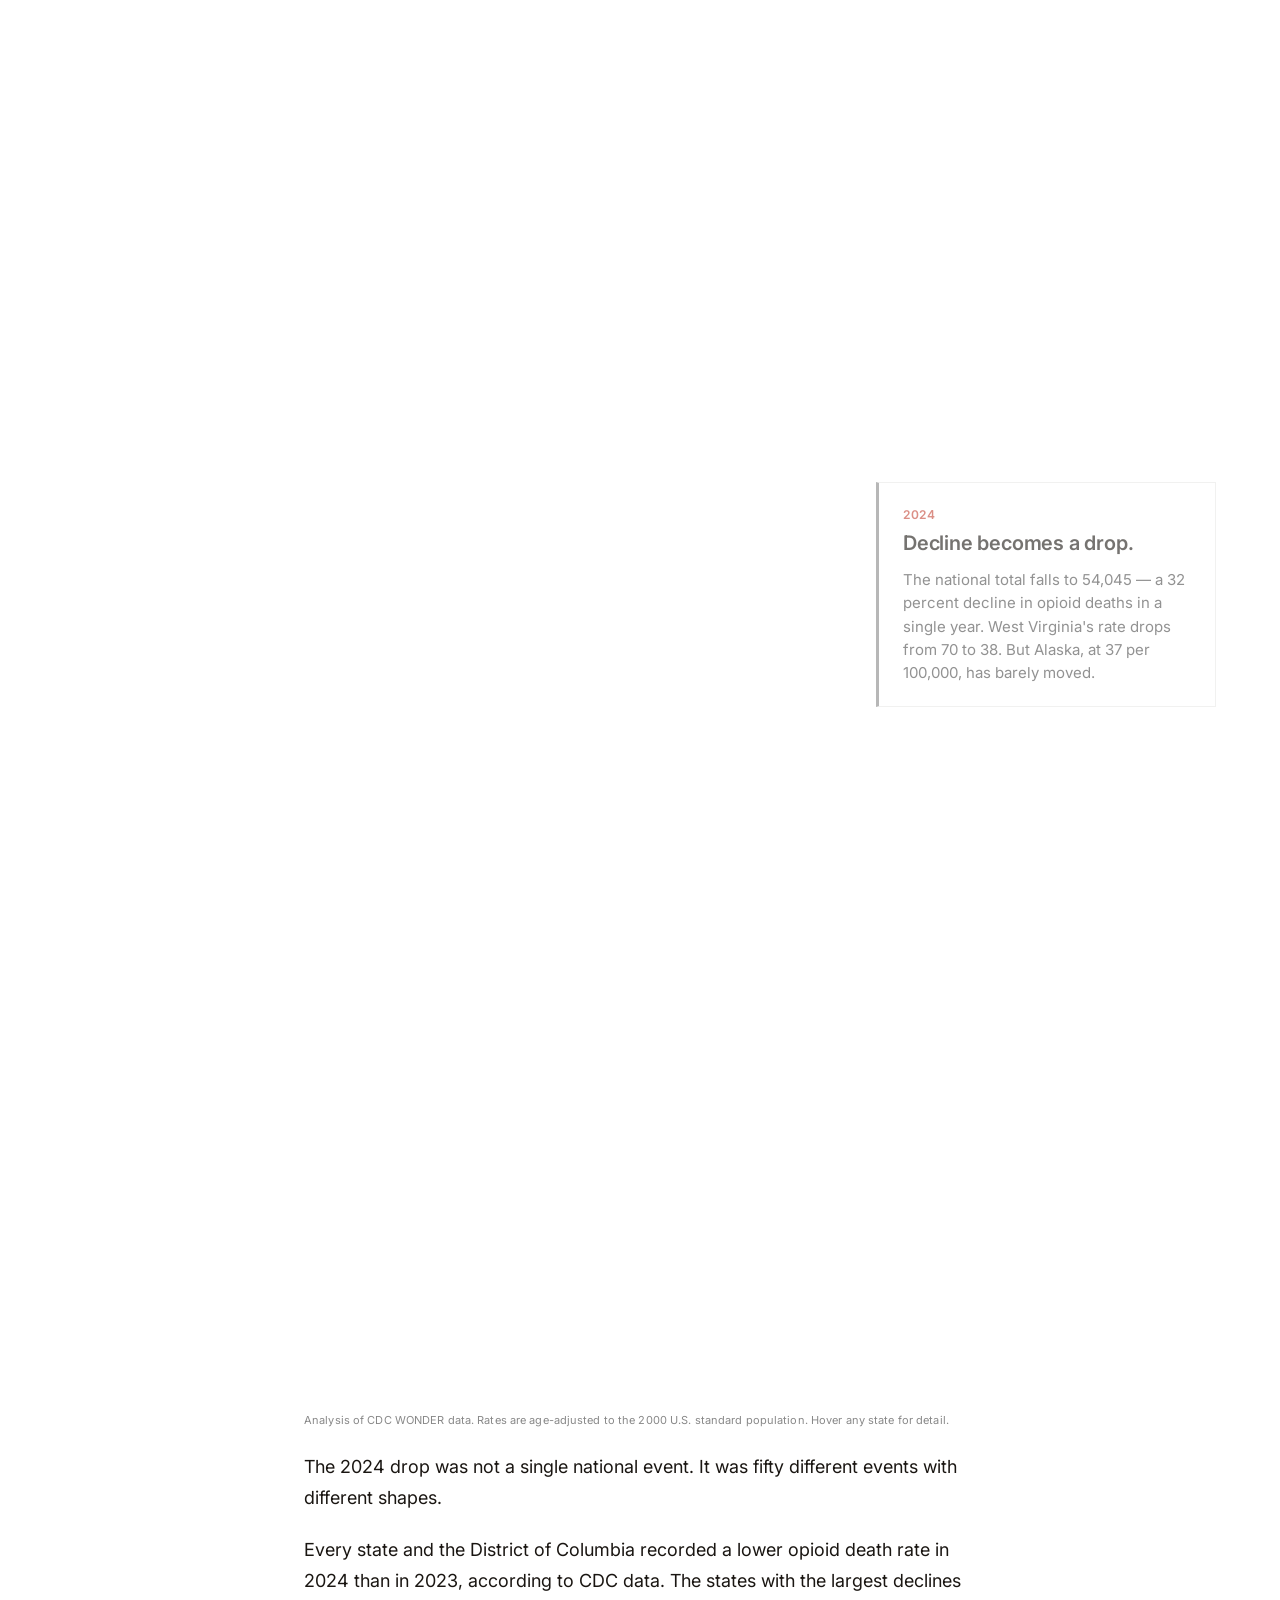
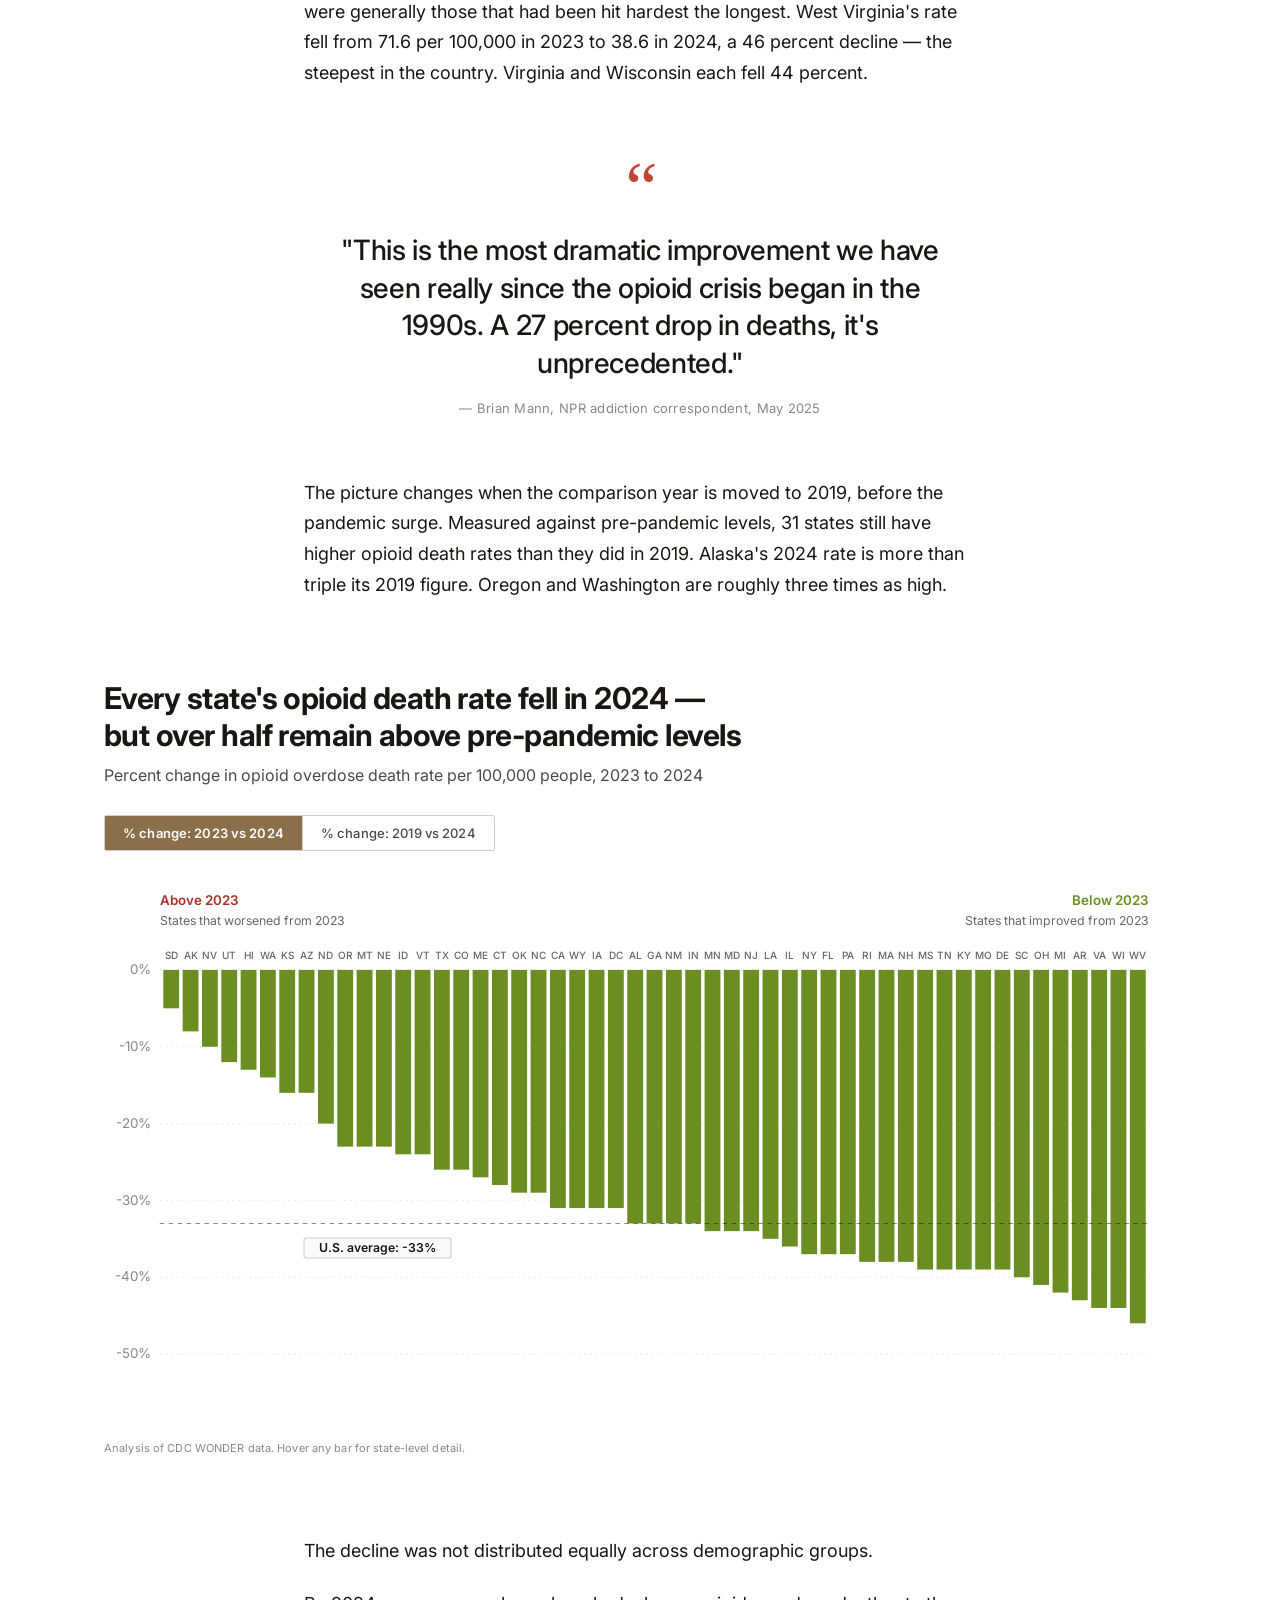
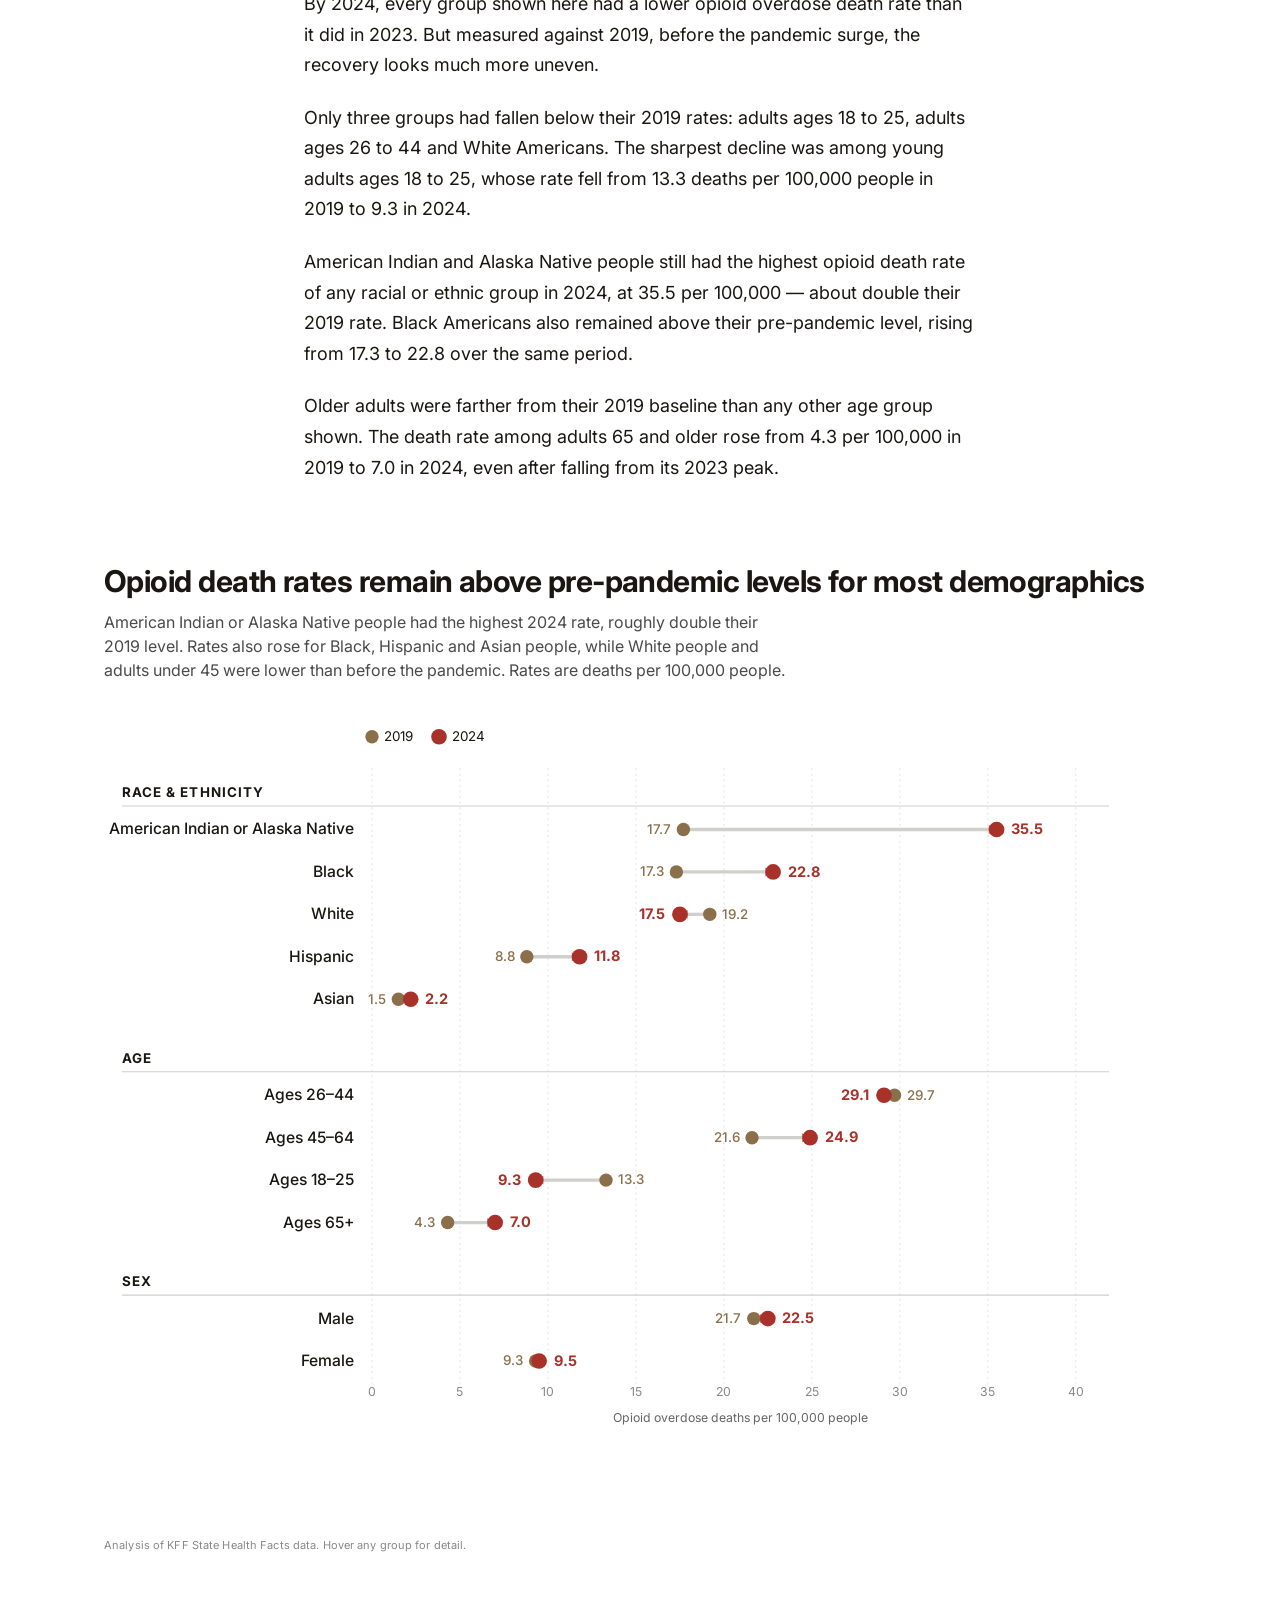
==== commit 282dd173: "Update index.html" ====
--- a/index.html
+++ b/index.html
@@ -36,8 +36,10 @@
         <span class="hero-emph" id="hero-emph">2024 brought a sharp reversal</span>
       </h1>
 
-      <p class="hero-deck">The country recorded its sharpest single-year drop in overdose deaths in 2024, a reversal so
-        steep that researchers are still debating what caused it.</p>
+      <p class="hero-deck">The country recorded its largest single-year drop in overdose deaths in 2024, but researchers
+        are still debating how to interpret the data. Opioid death rates fell in every state, but many places and
+        demographic groups
+        still remain above pre-pandemic levels.</p>
 
       <p class="hero-byline">By <a href="https://mehedimarof.com" target="_blank" rel="noopener">Mehedi Marof</a>
         &middot; April 2026</p>
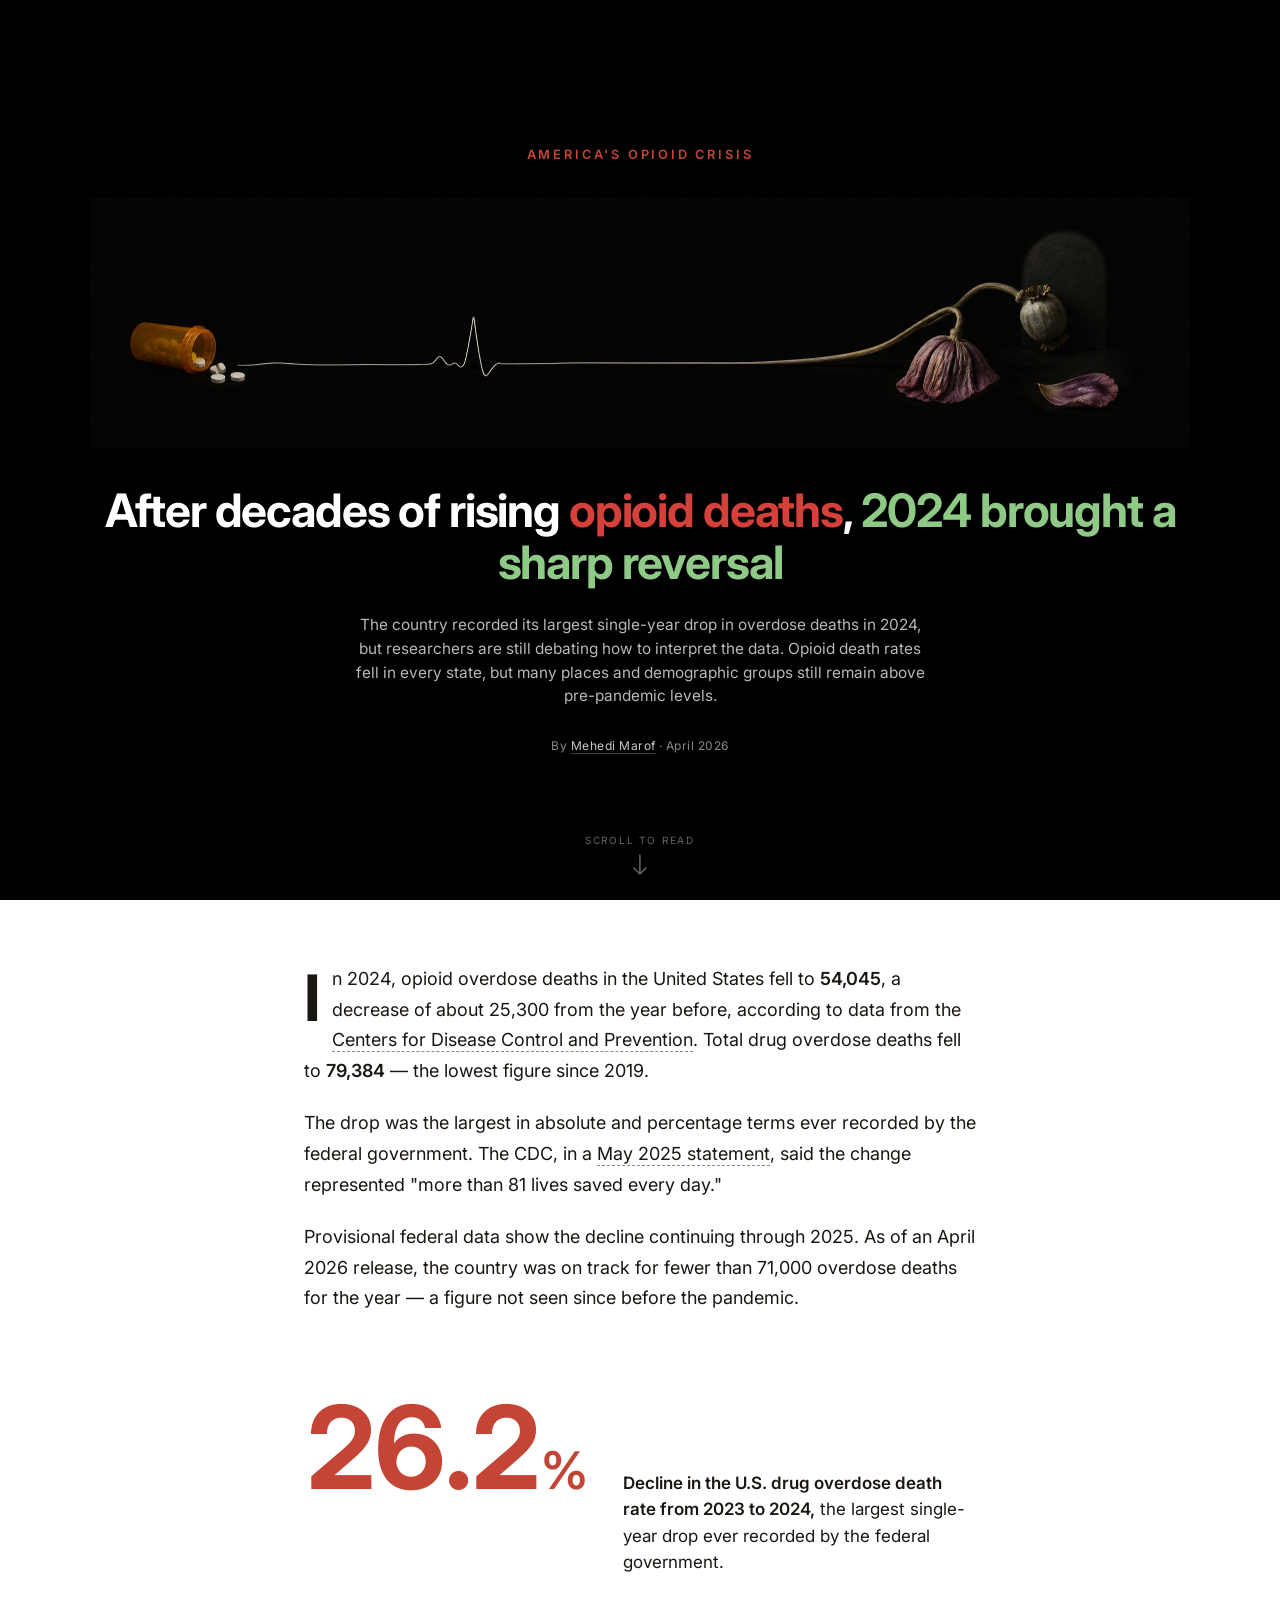
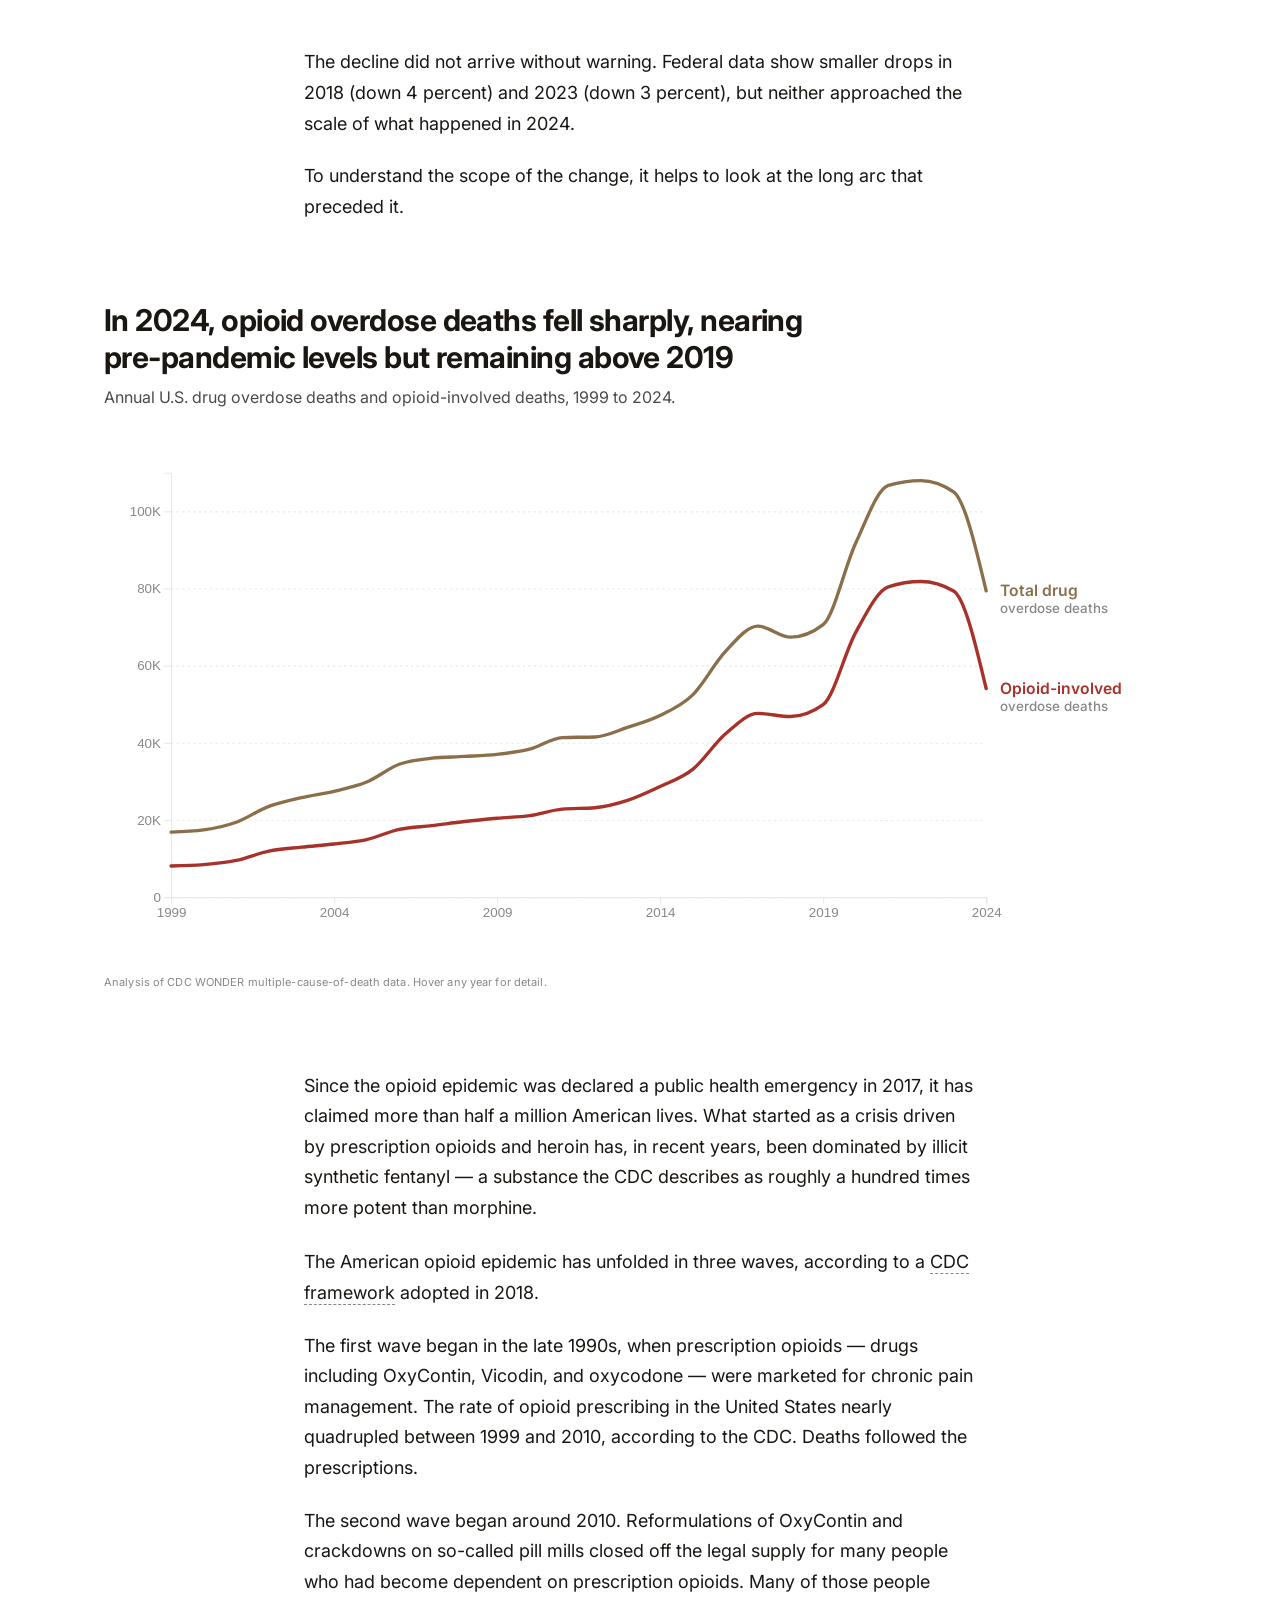
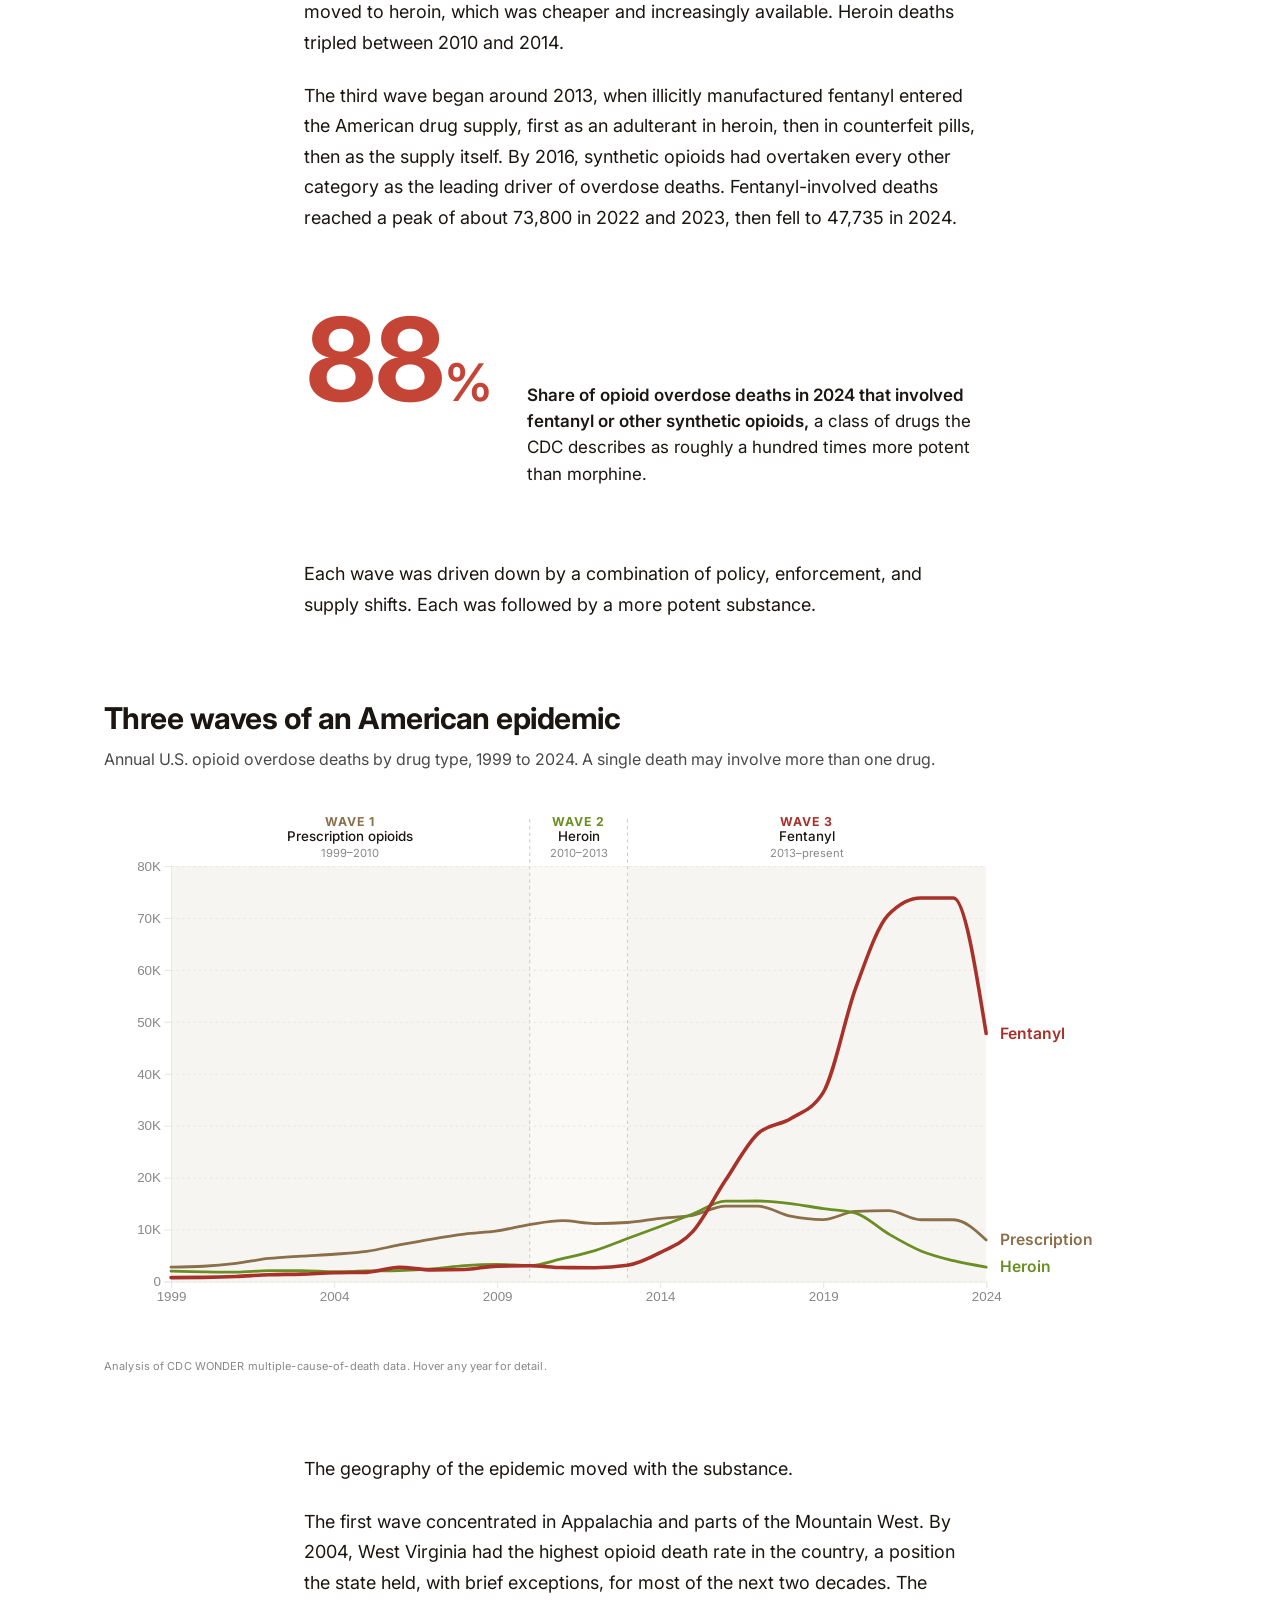
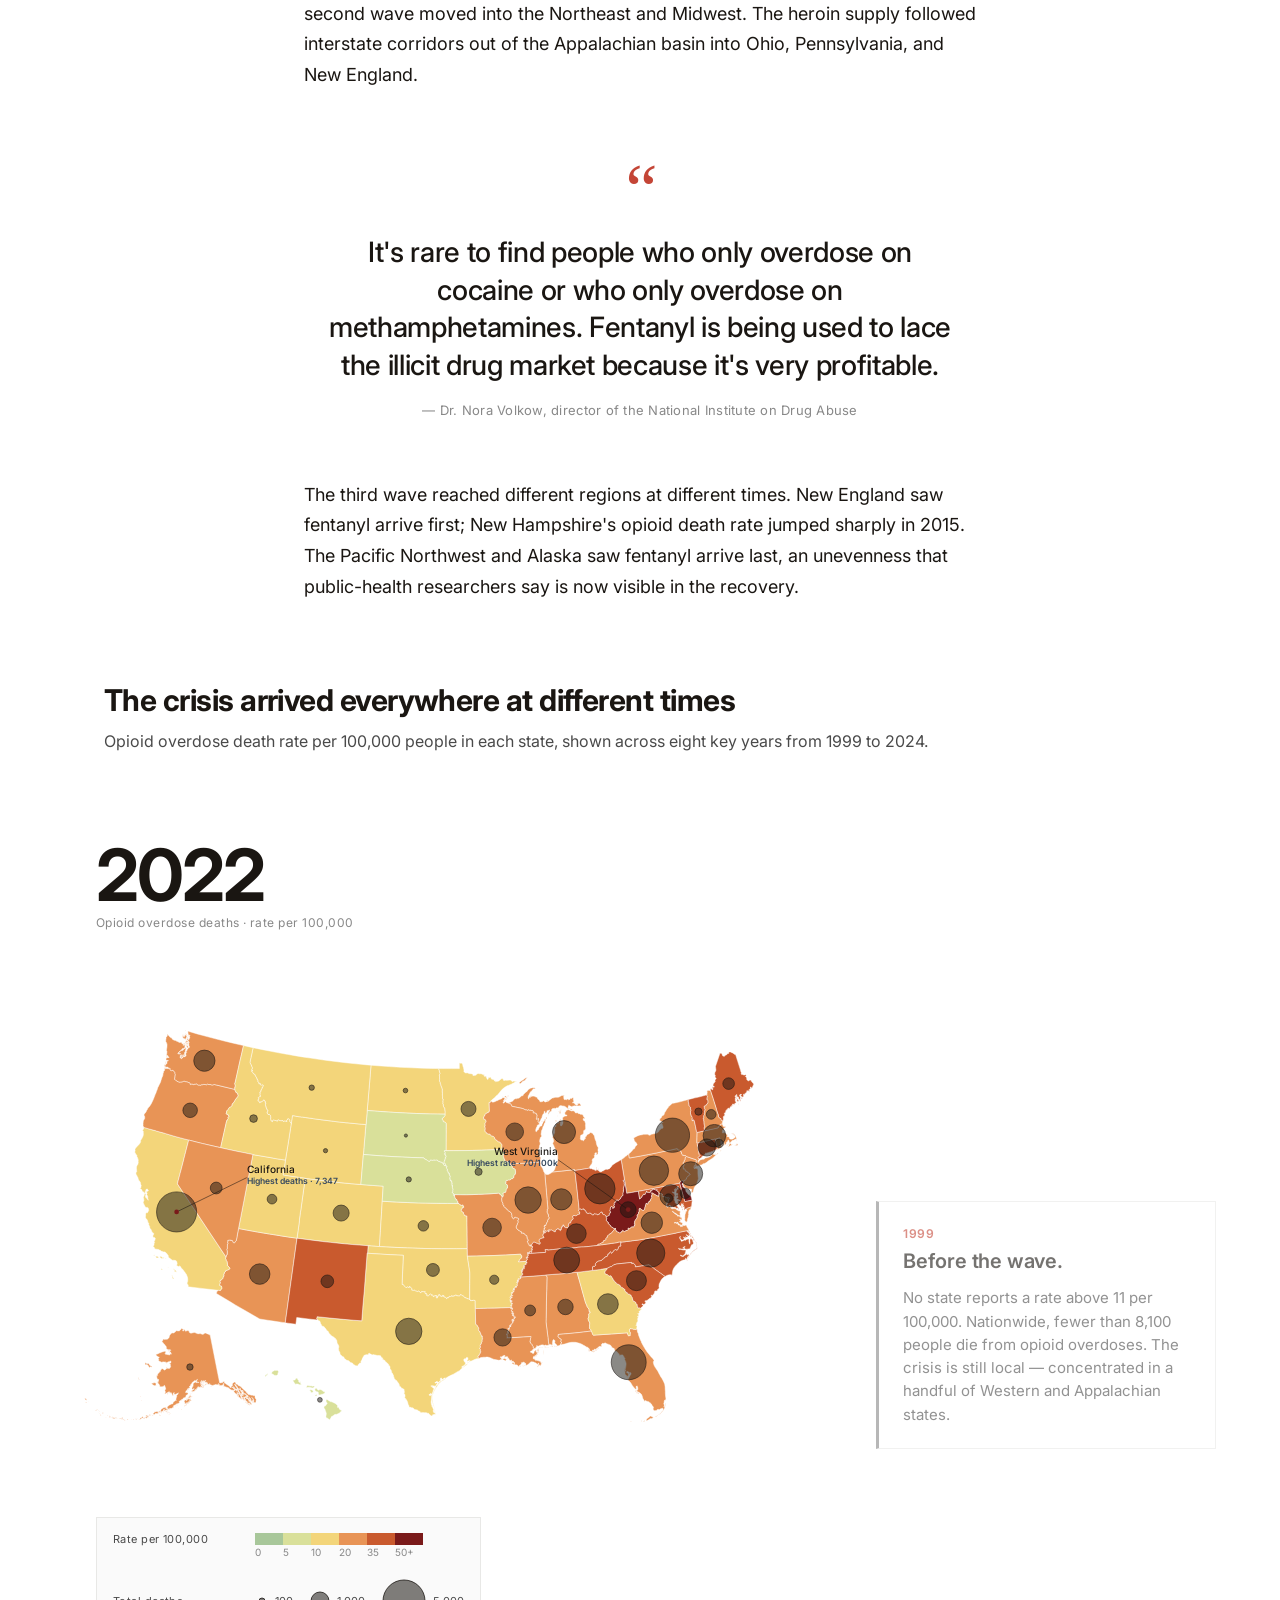
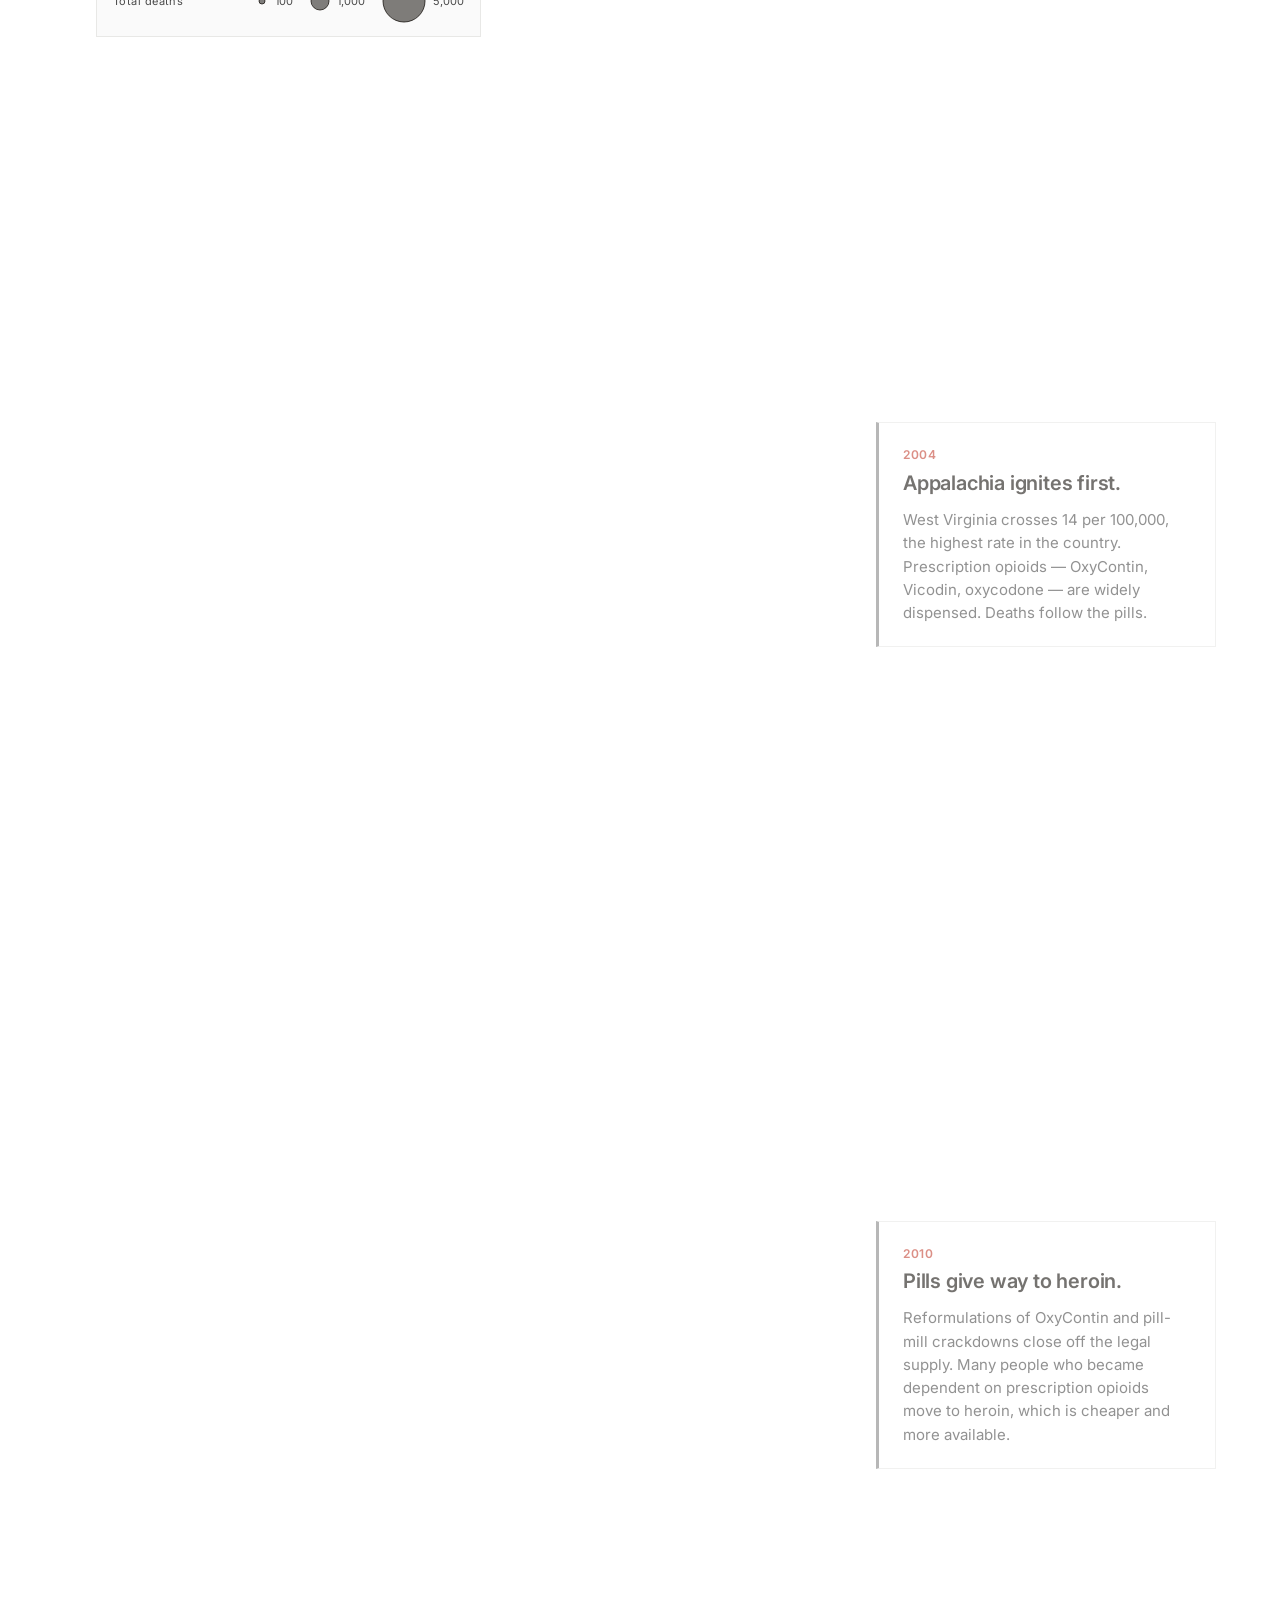
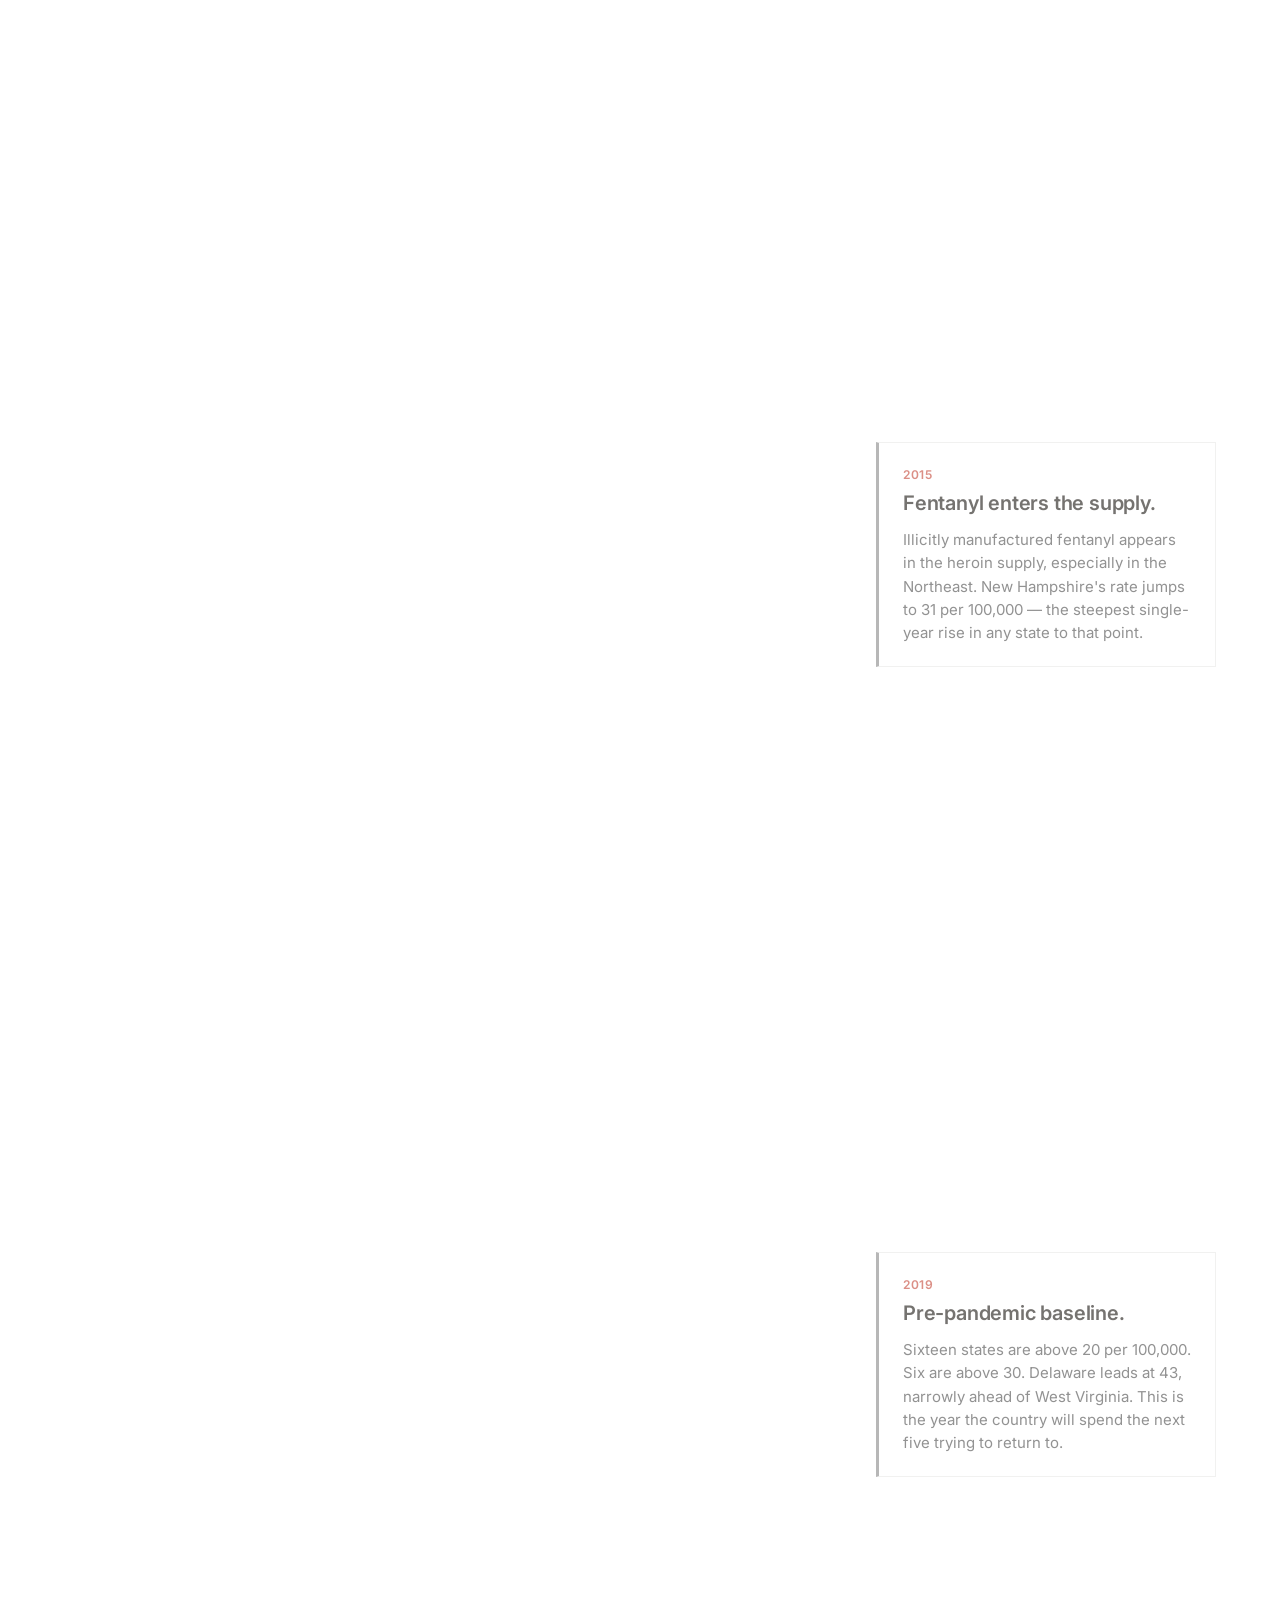
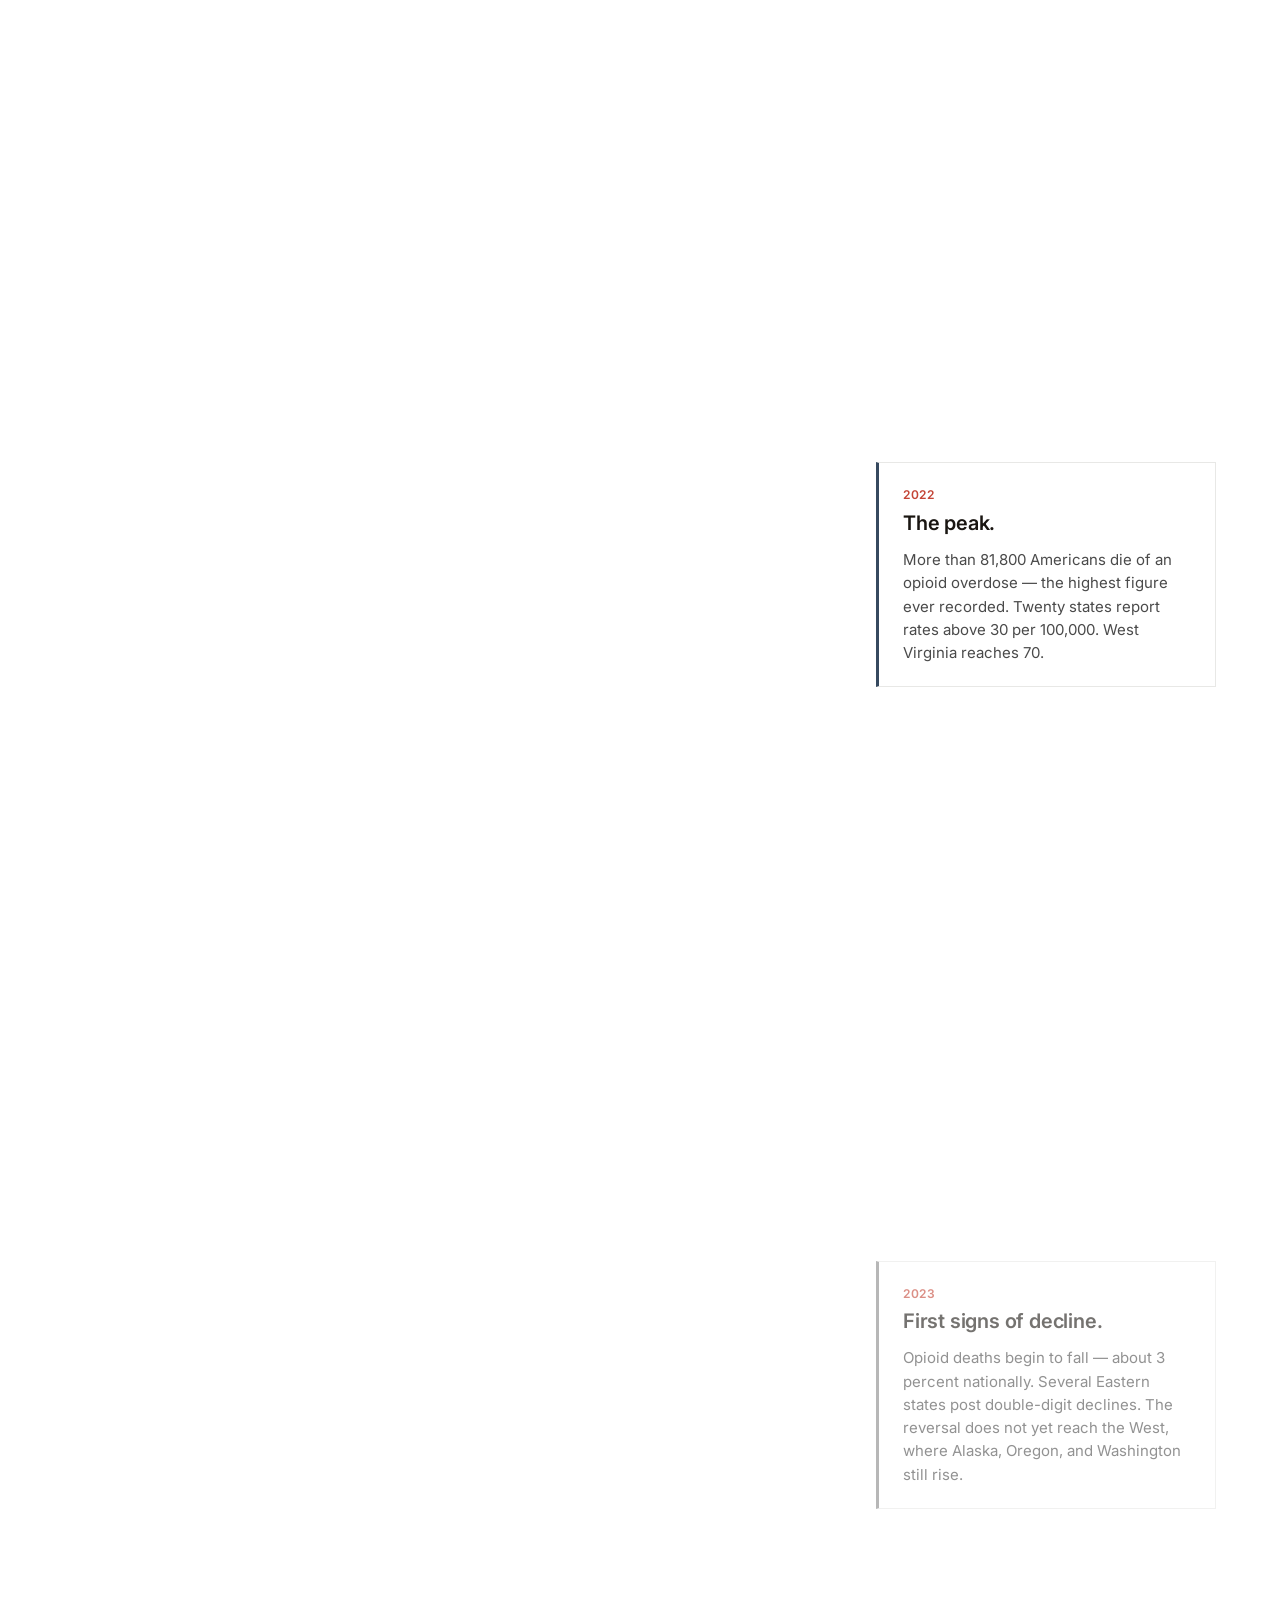
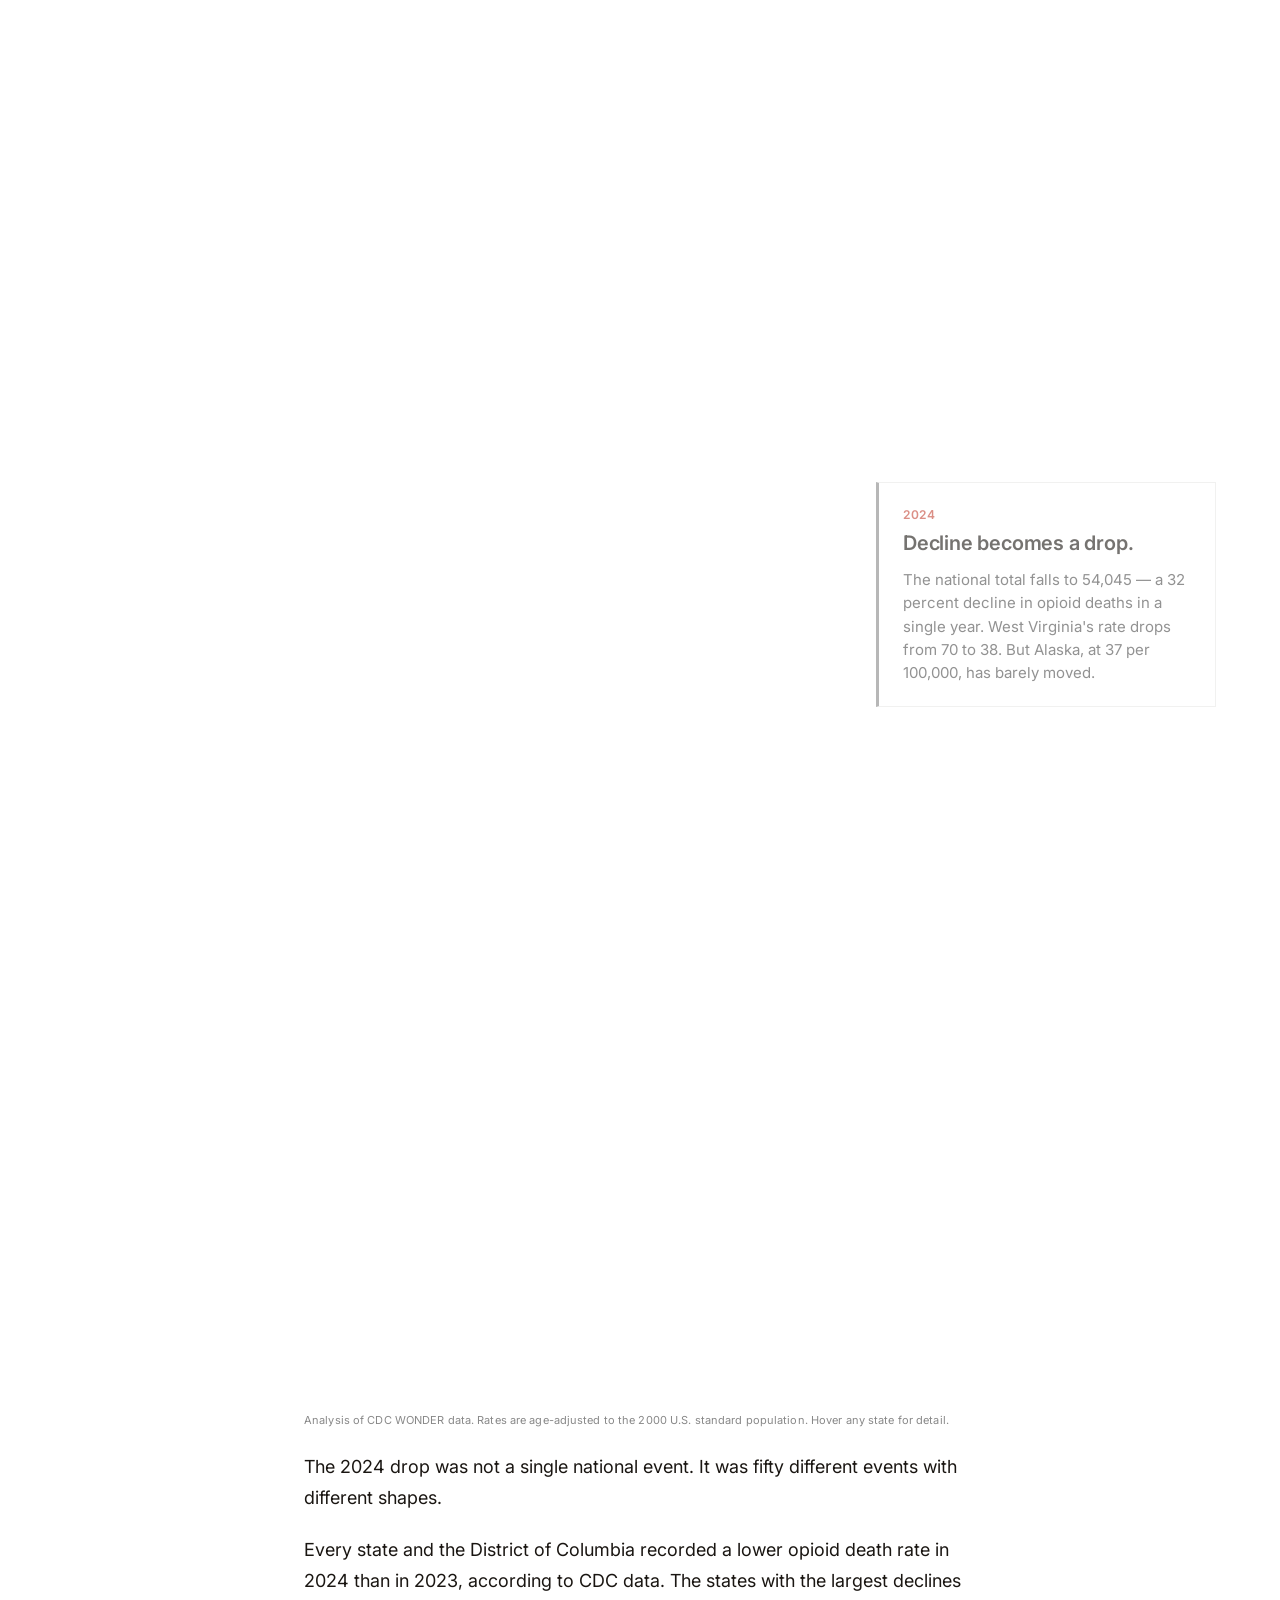
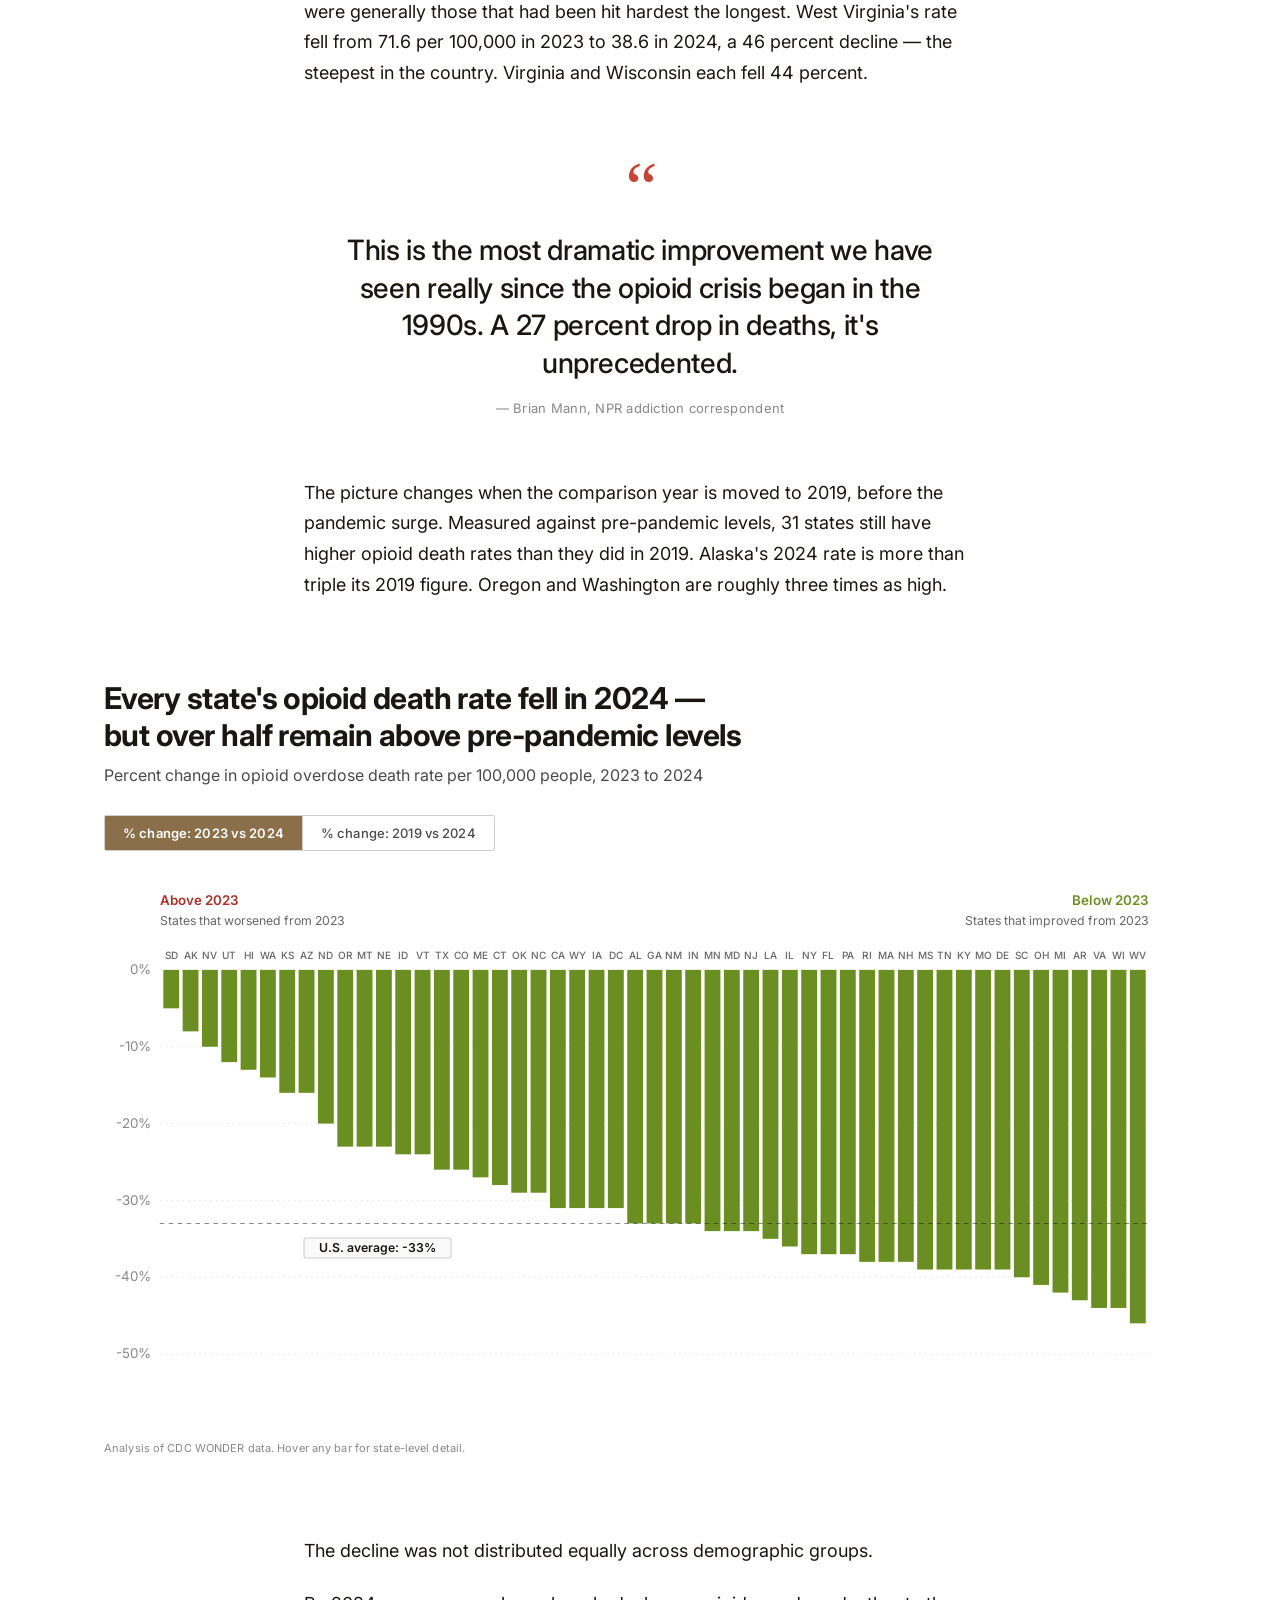
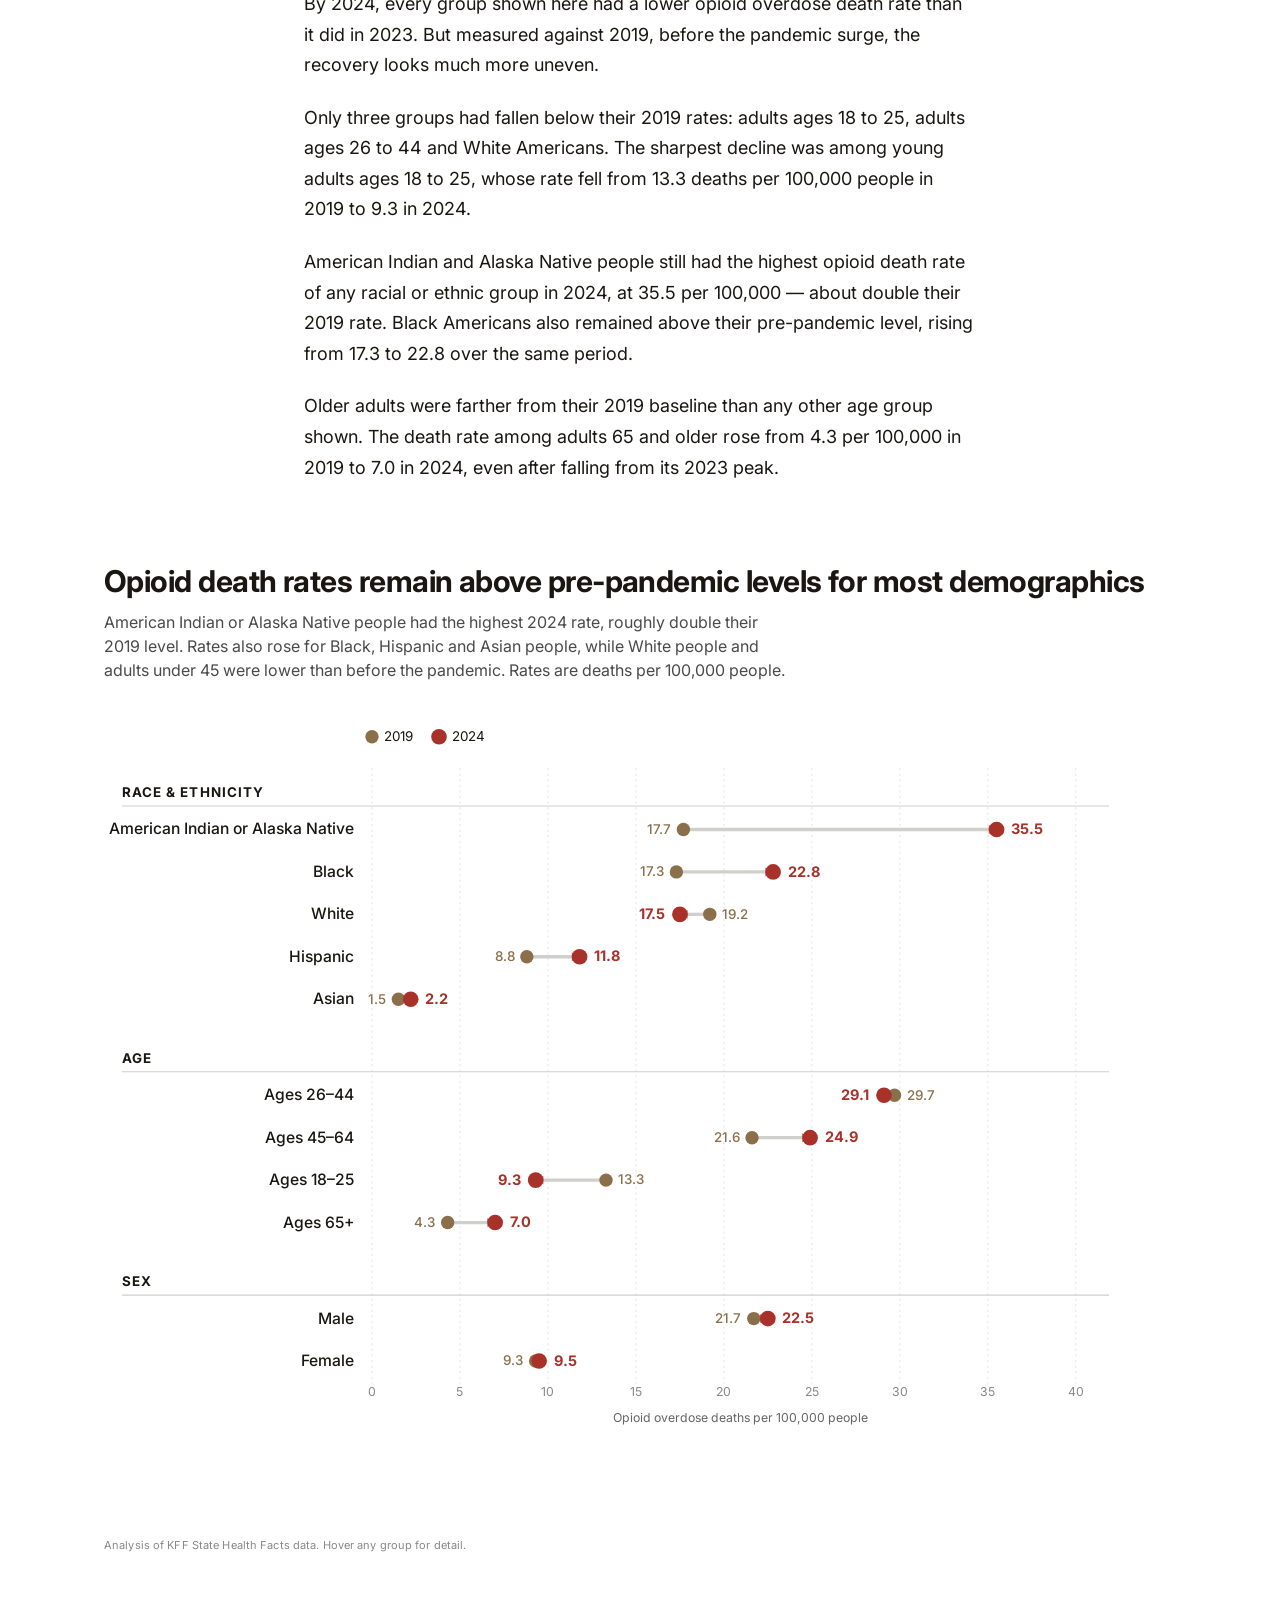
==== commit 332be3f3: "Update index.html" ====
--- a/index.html
+++ b/index.html
@@ -189,8 +189,8 @@
         corridors out of the Appalachian basin into Ohio, Pennsylvania, and New England.</p>
 
       <blockquote class="pullquote">
-        <p>"It's rare to find people who only overdose on cocaine or who only overdose on methamphetamines. Fentanyl is
-          being used to lace the illicit drug market because it's very profitable."</p>
+        <p>It's rare to find people who only overdose on cocaine or who only overdose on methamphetamines. Fentanyl is
+          being used to lace the illicit drug market because it's very profitable.</p>
         <cite>&mdash; Dr. Nora Volkow, director of the National Institute on Drug Abuse</cite>
       </blockquote>
 
@@ -266,9 +266,9 @@
         the country. Virginia and Wisconsin each fell 44 percent.</p>
 
       <blockquote class="pullquote">
-        <p>"This is the most dramatic improvement we have seen really since the opioid crisis began in the 1990s. A 27
-          percent drop in deaths, it's unprecedented."</p>
-        <cite>&mdash; Brian Mann, NPR addiction correspondent, May 2025</cite>
+        <p>This is the most dramatic improvement we have seen really since the opioid crisis began in the 1990s. A 27
+          percent drop in deaths, it's unprecedented.</p>
+        <cite>&mdash; Brian Mann, NPR addiction correspondent</cite>
       </blockquote>
 
       <p>The picture changes when the comparison year is moved to 2019, before the pandemic surge. Measured against
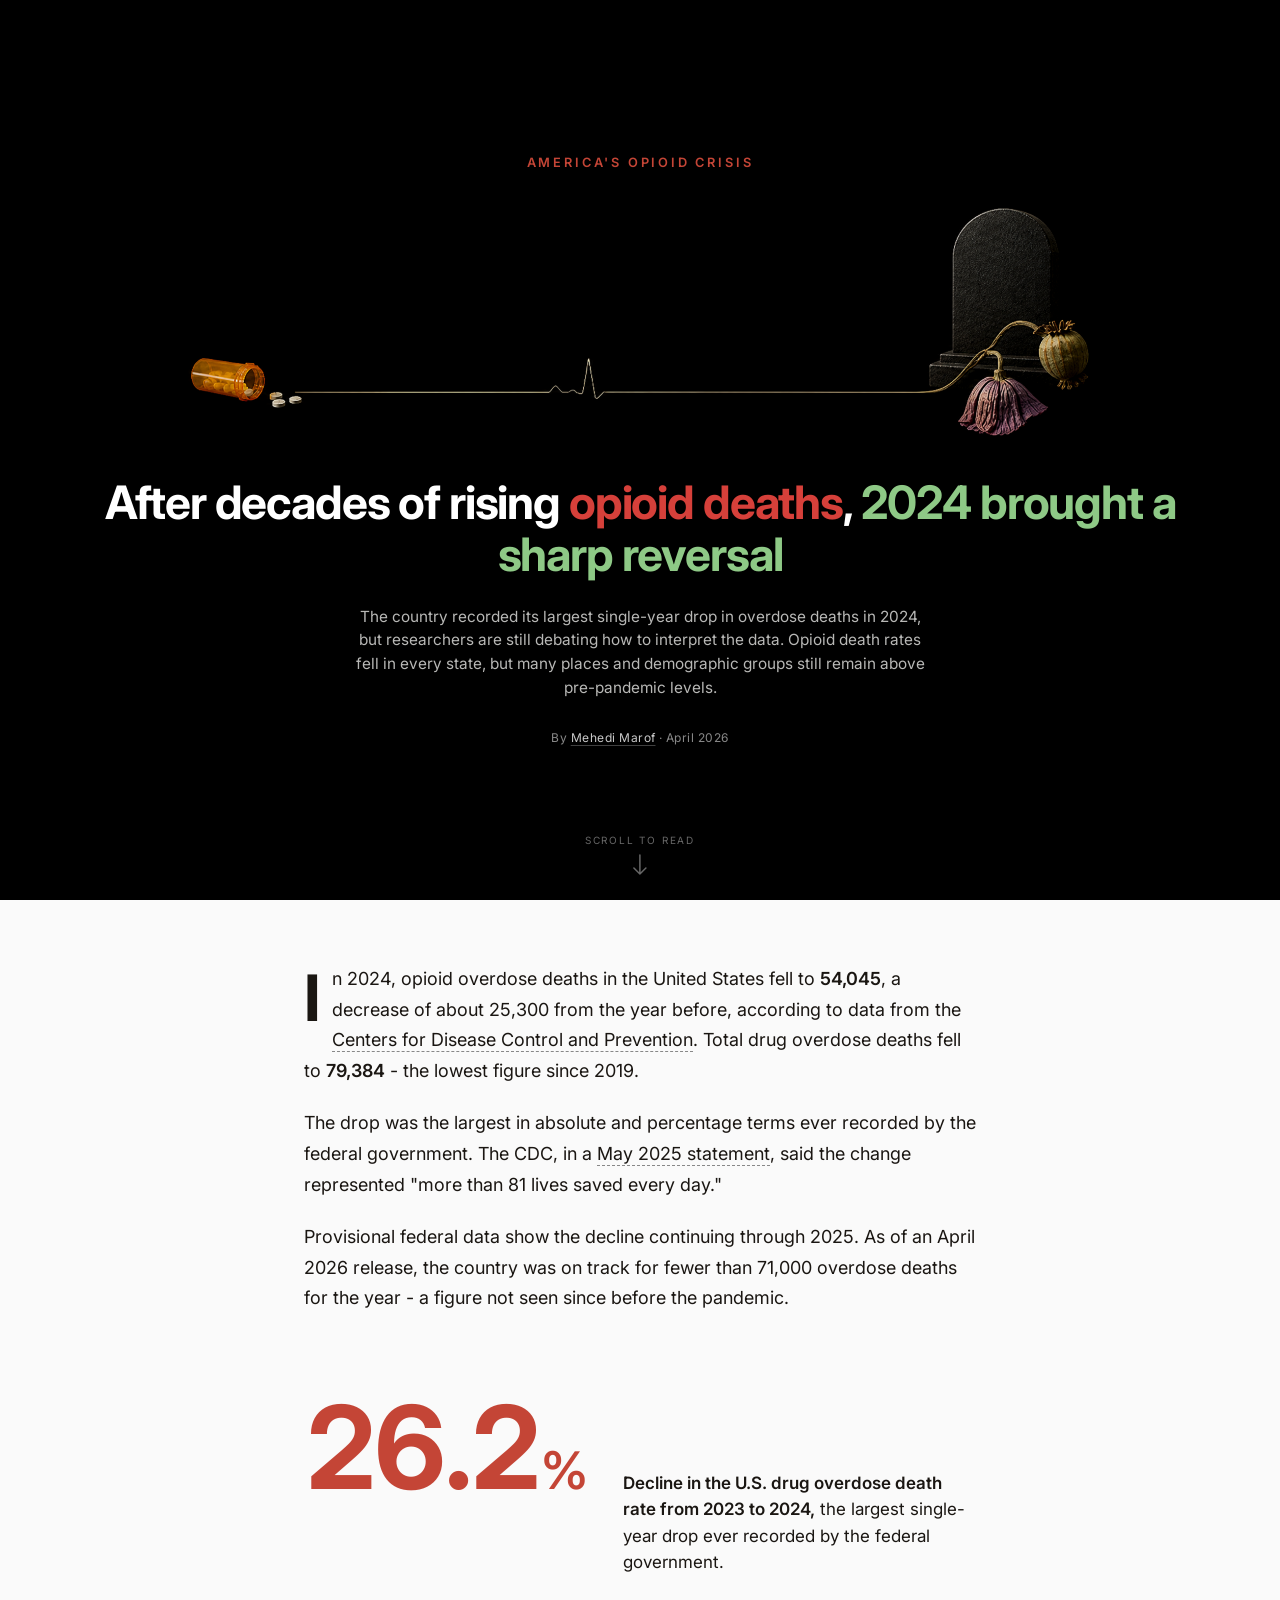
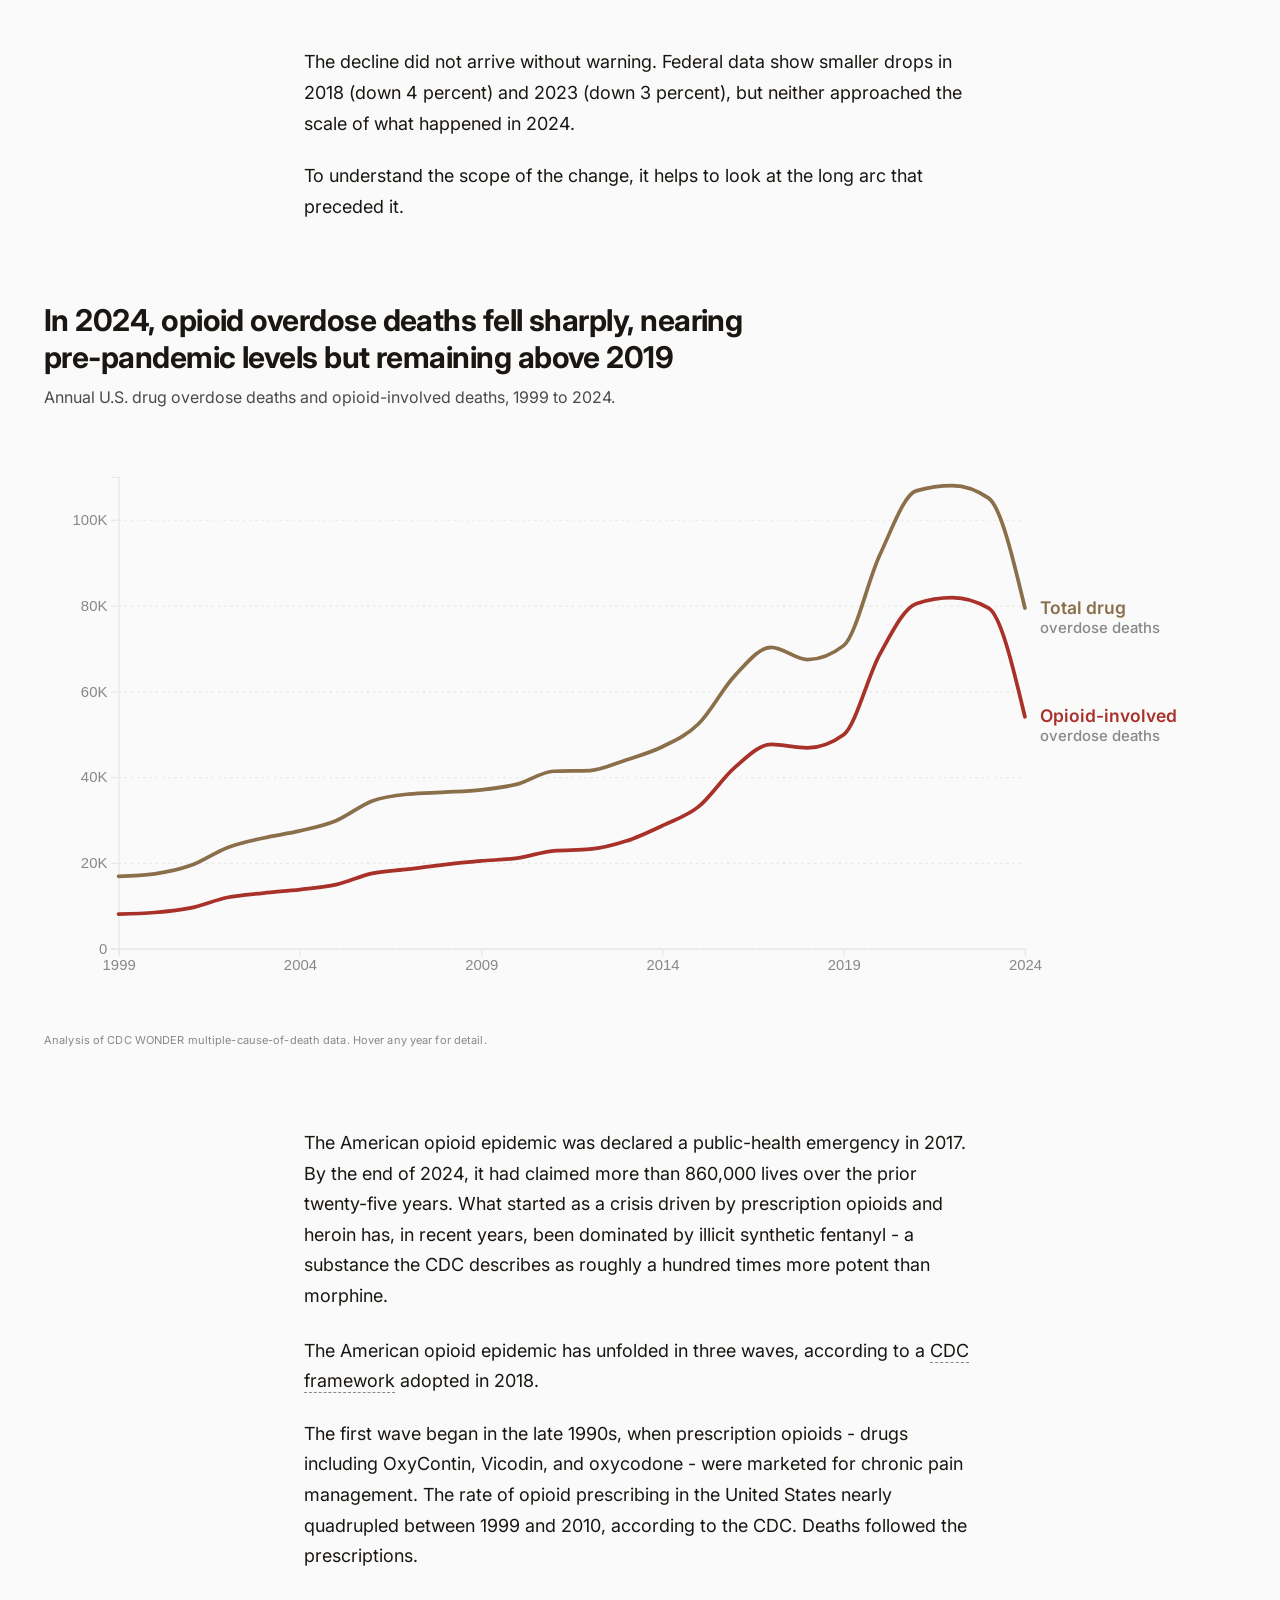
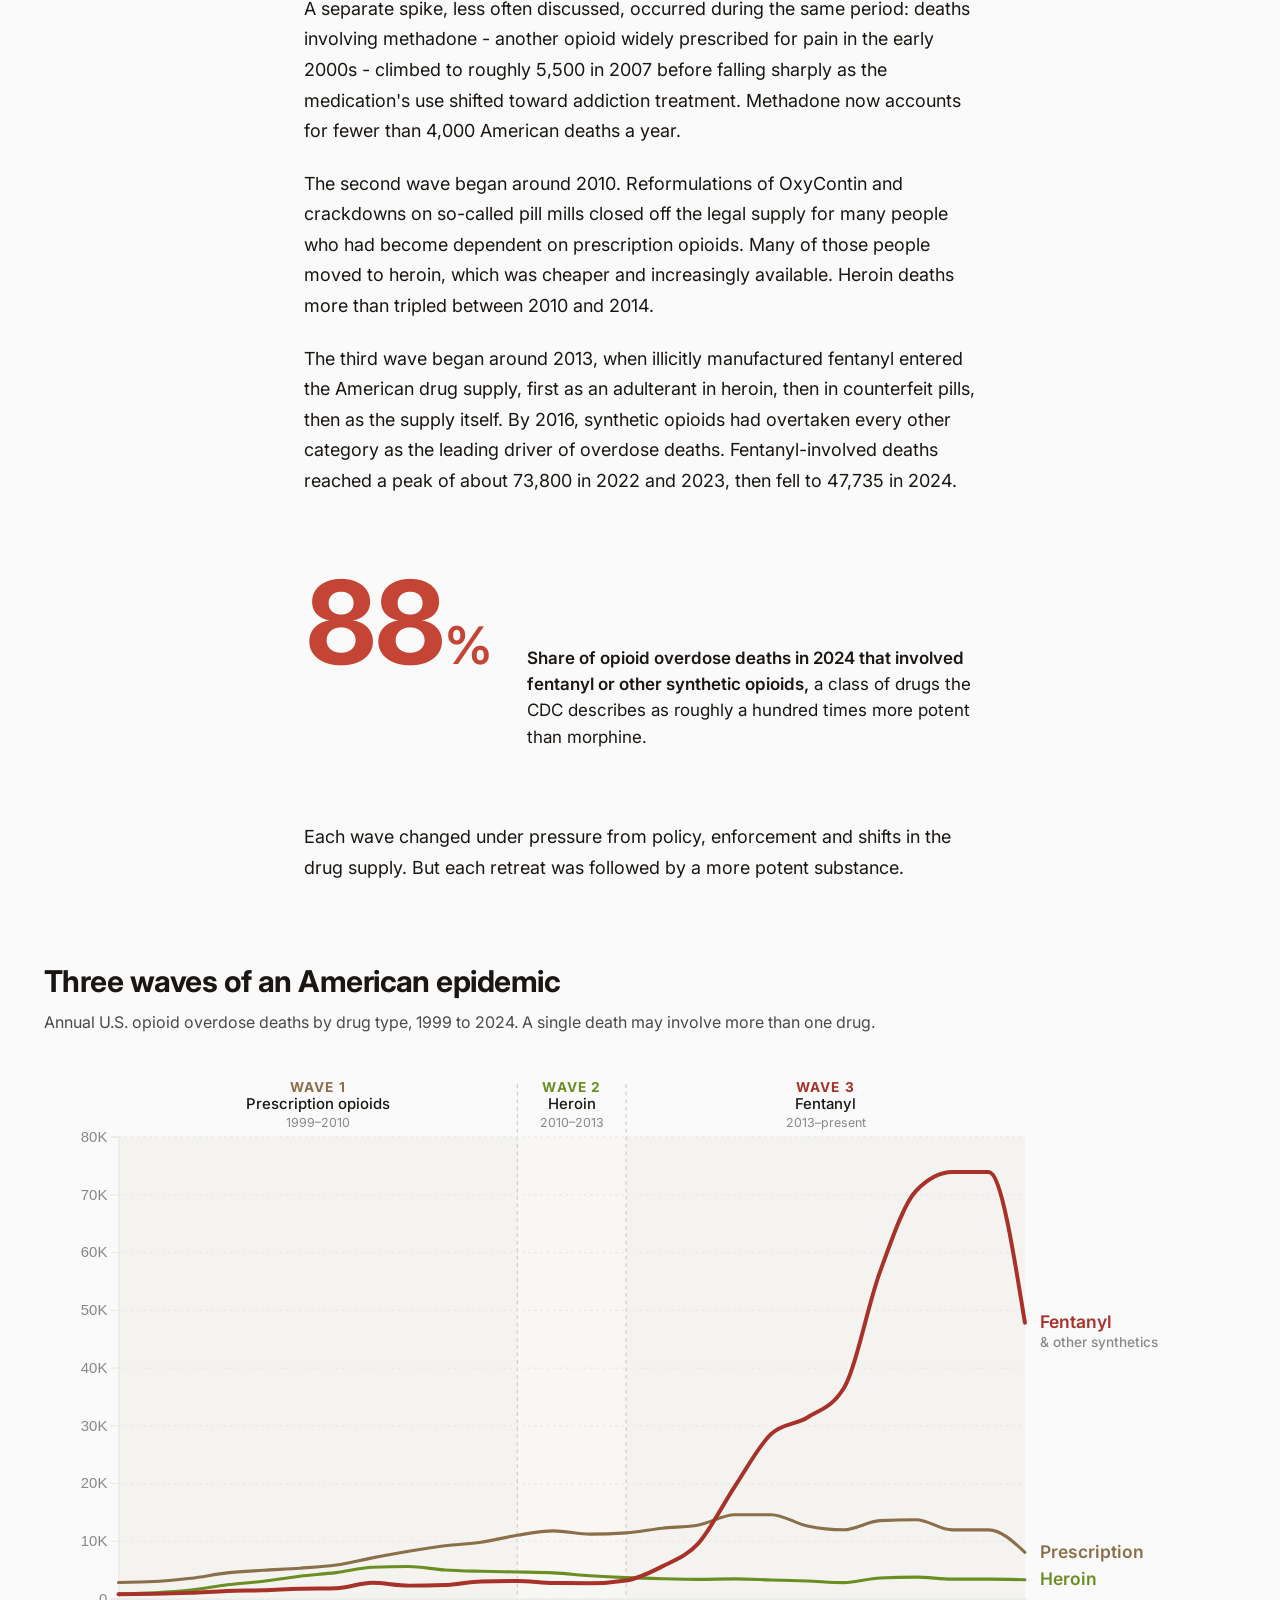
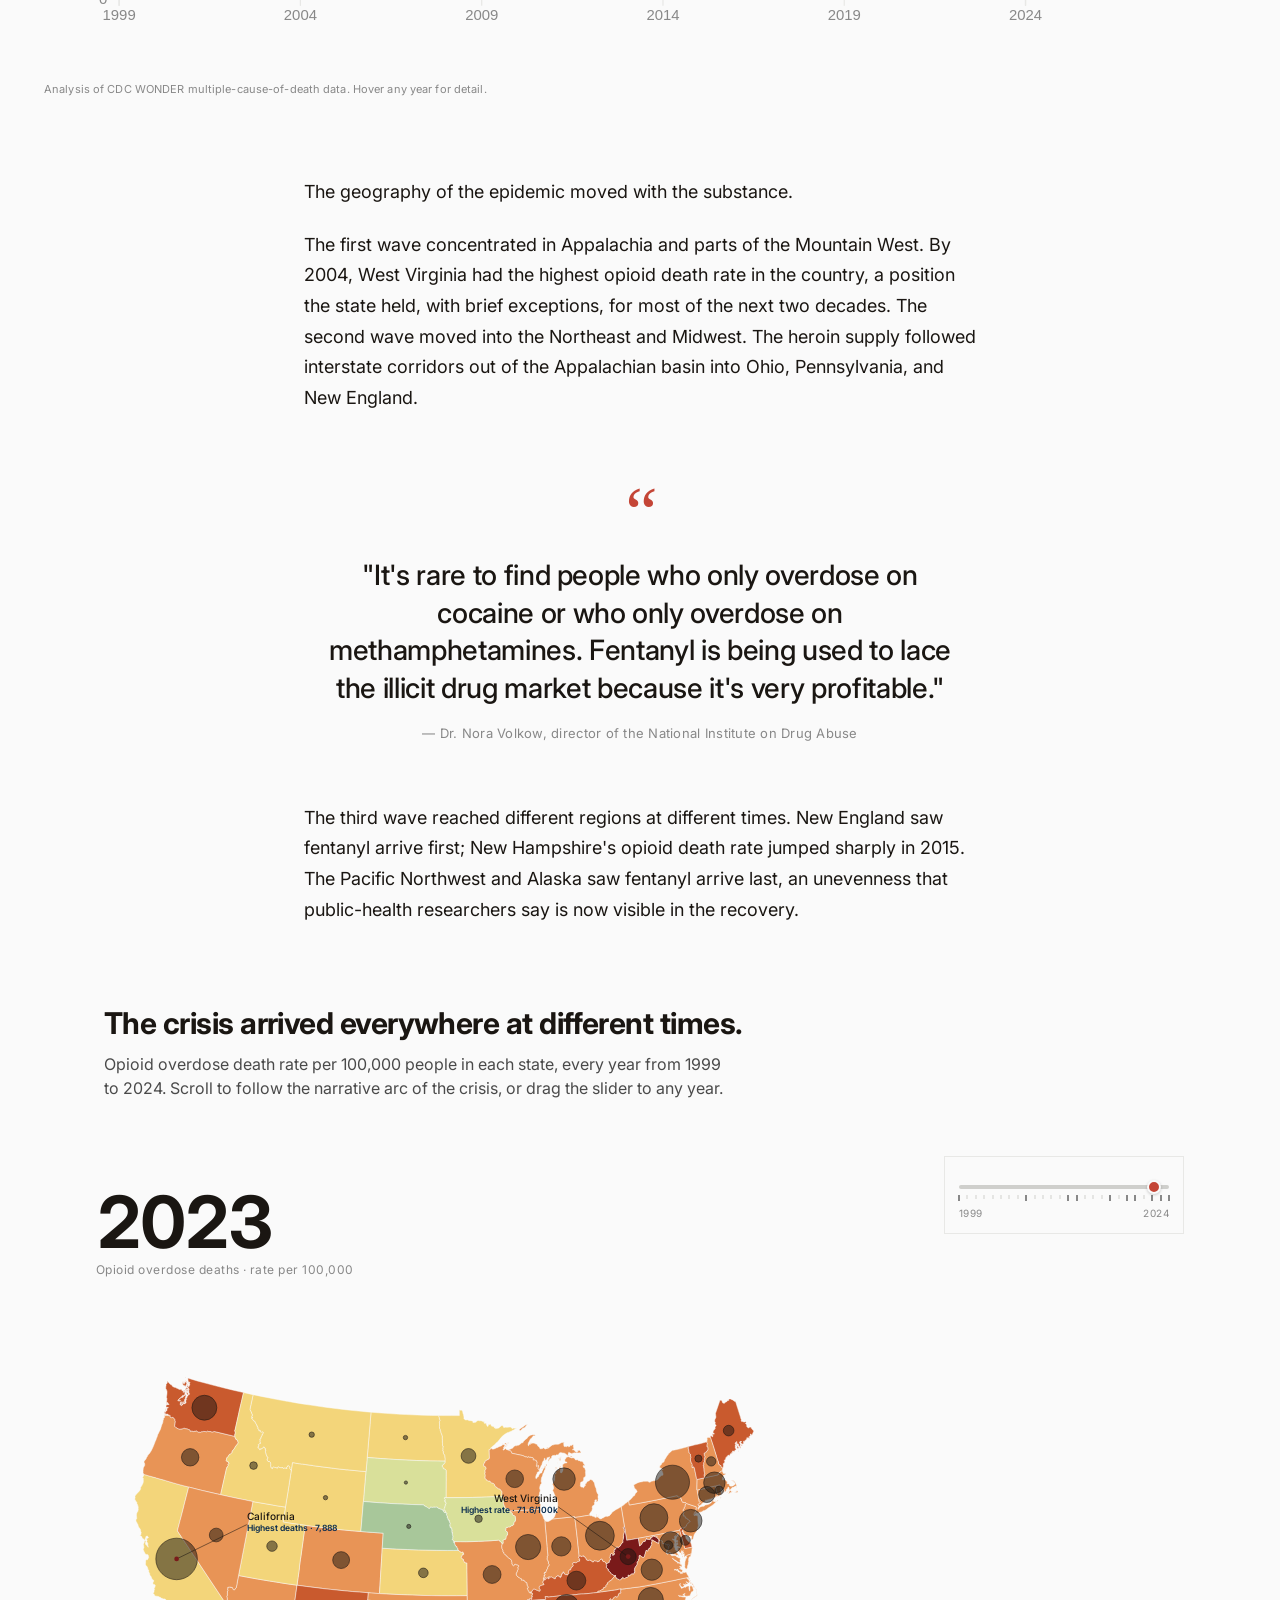
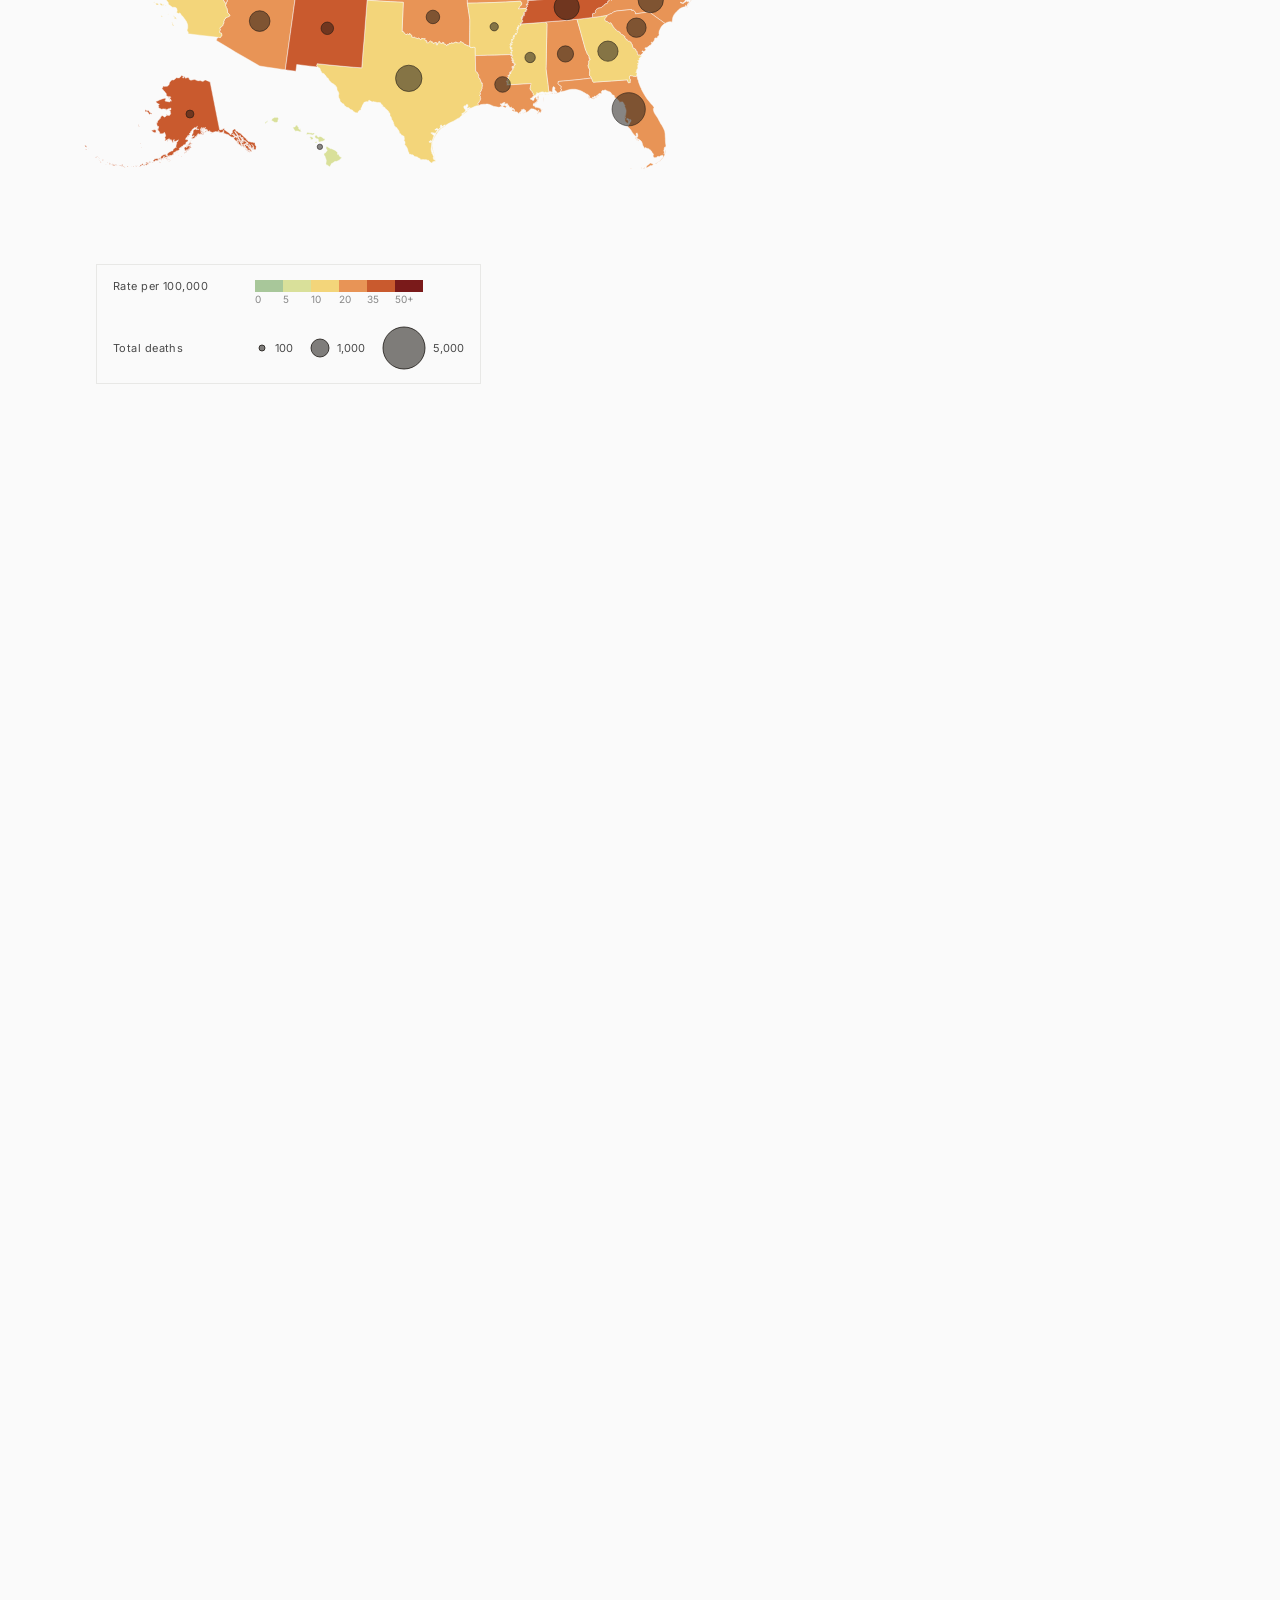
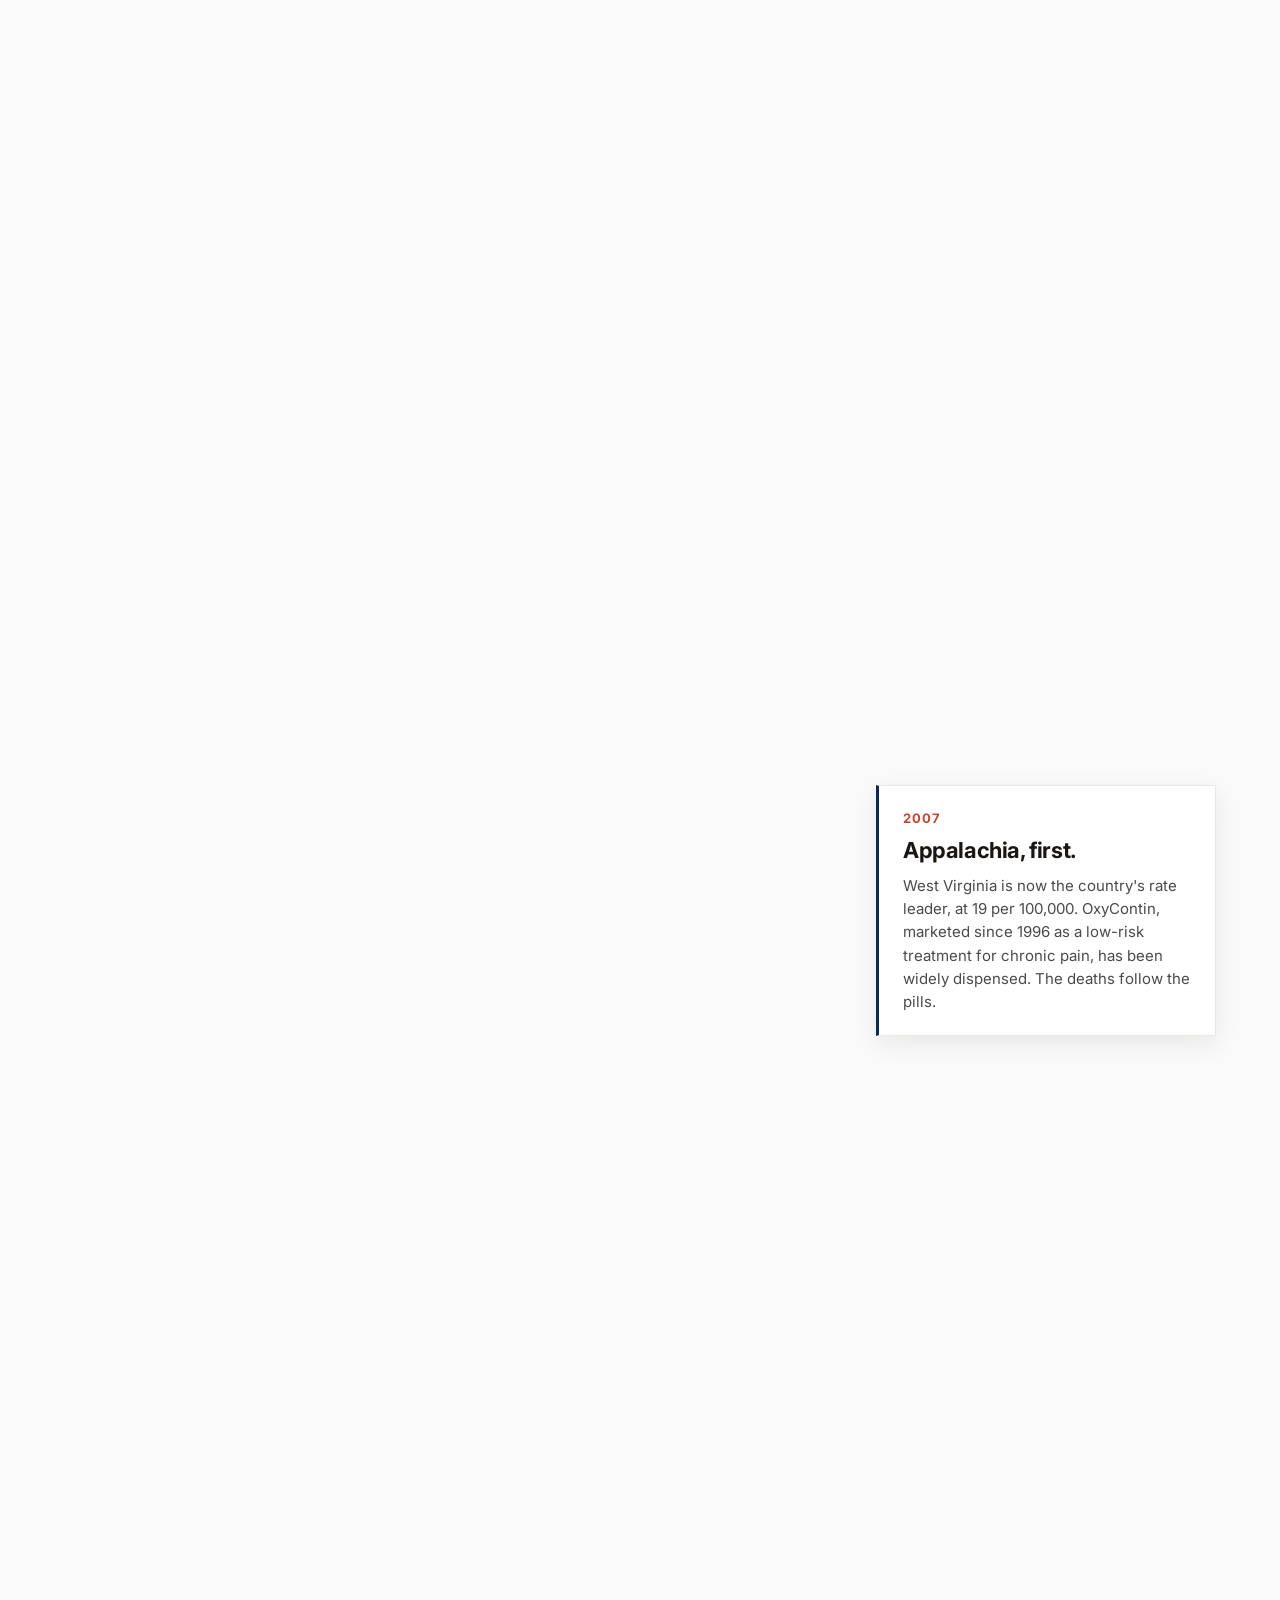
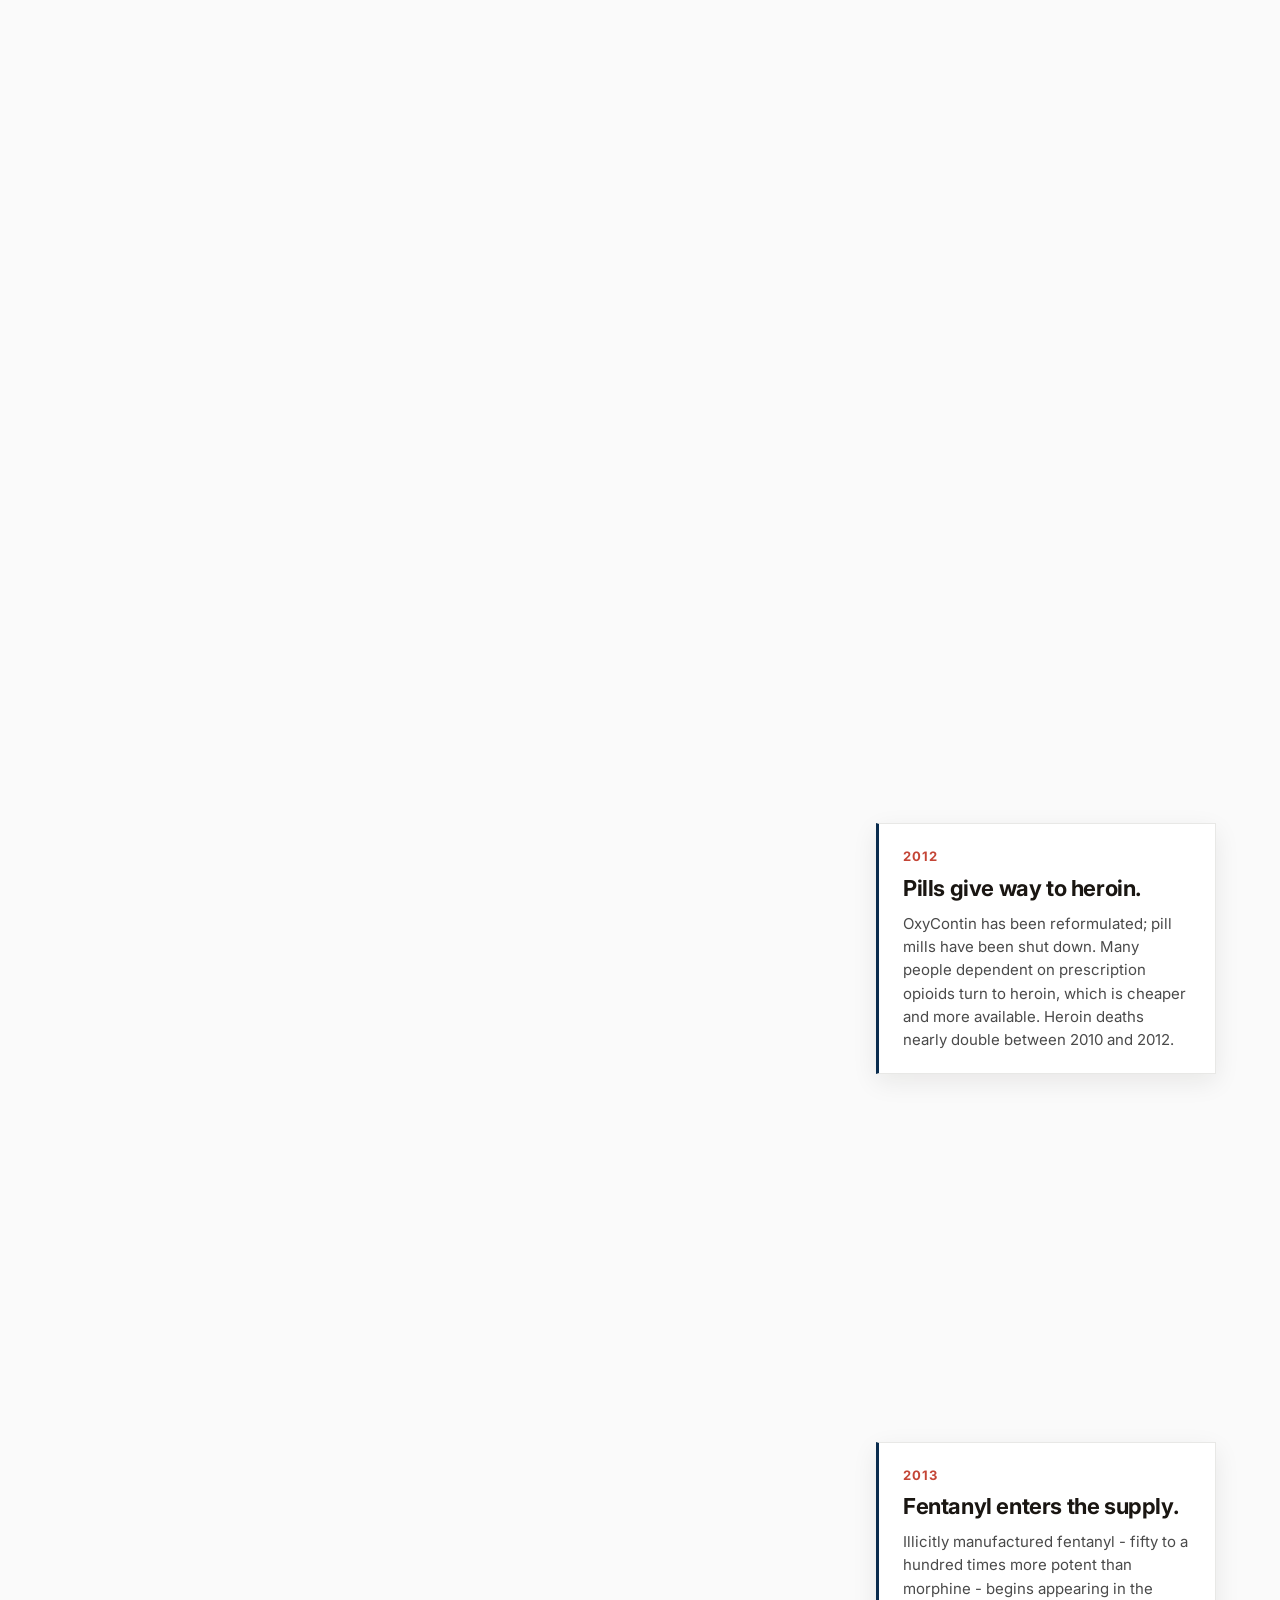
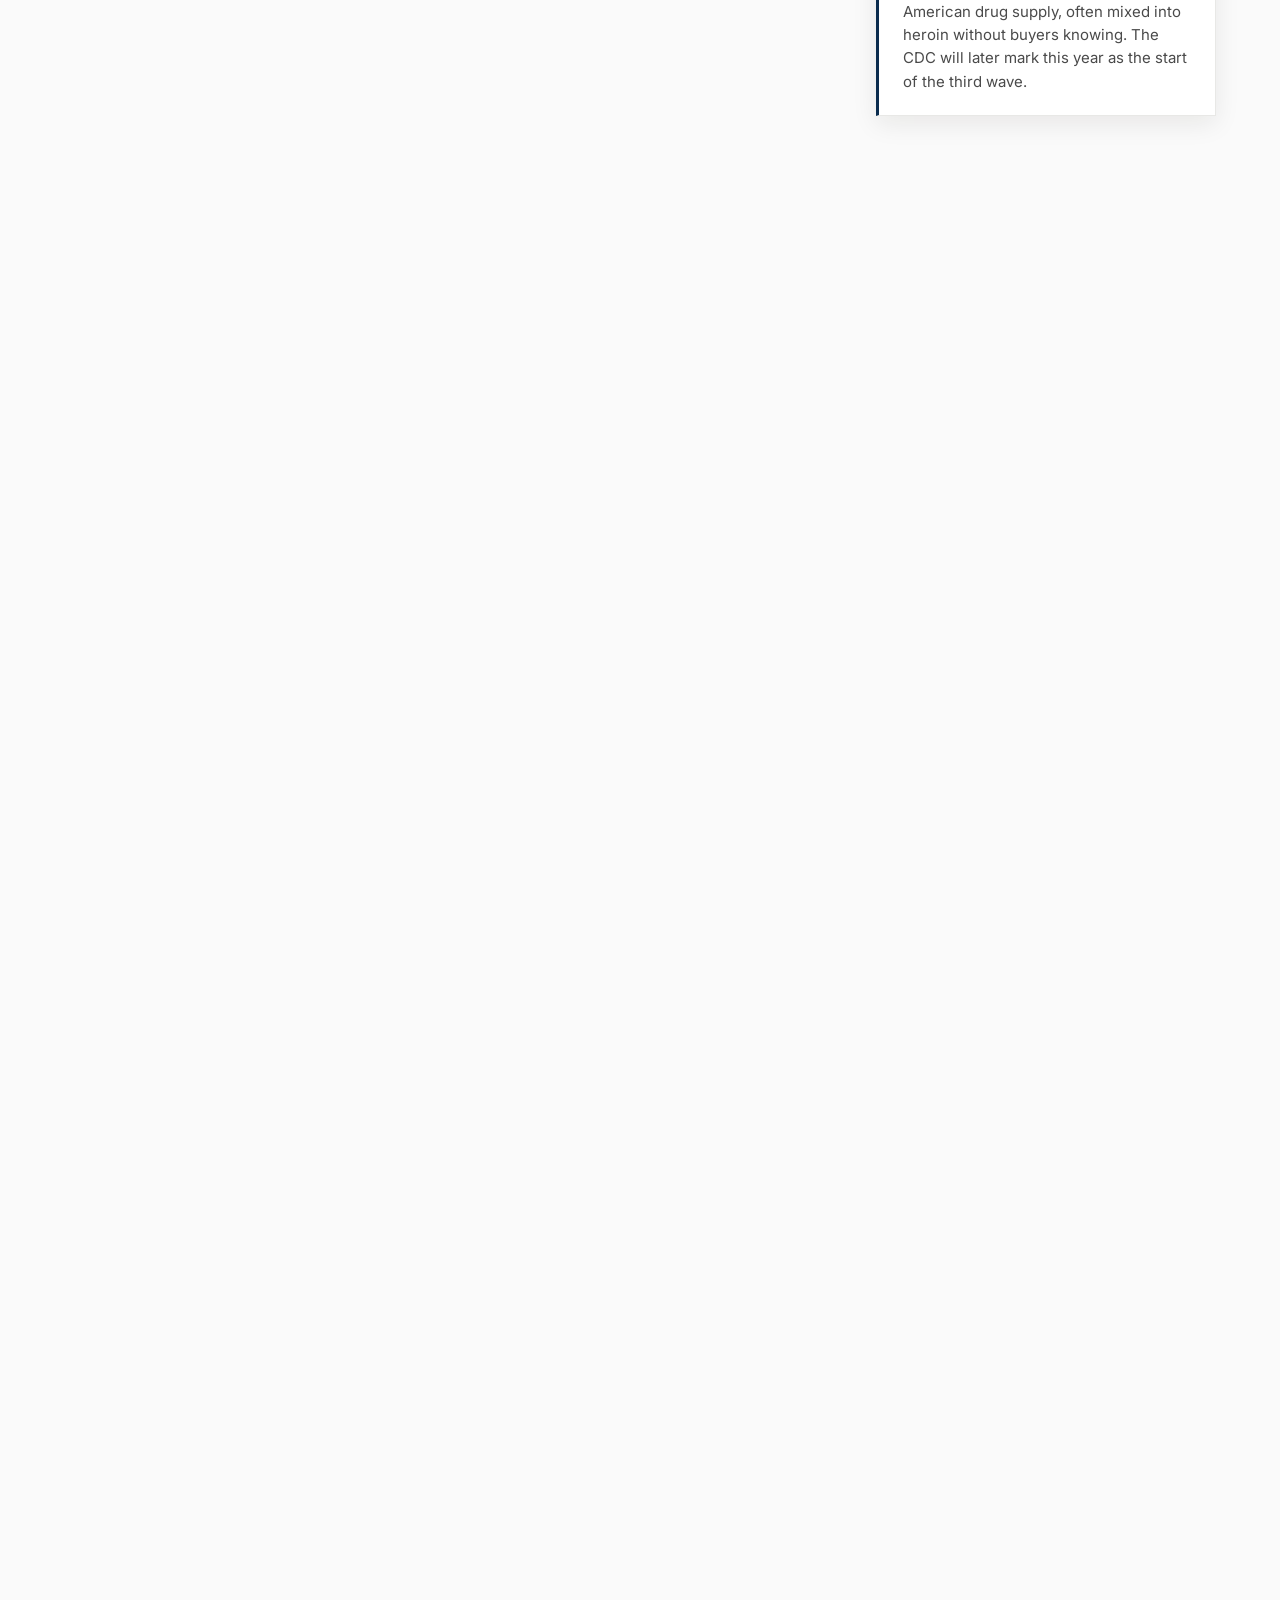
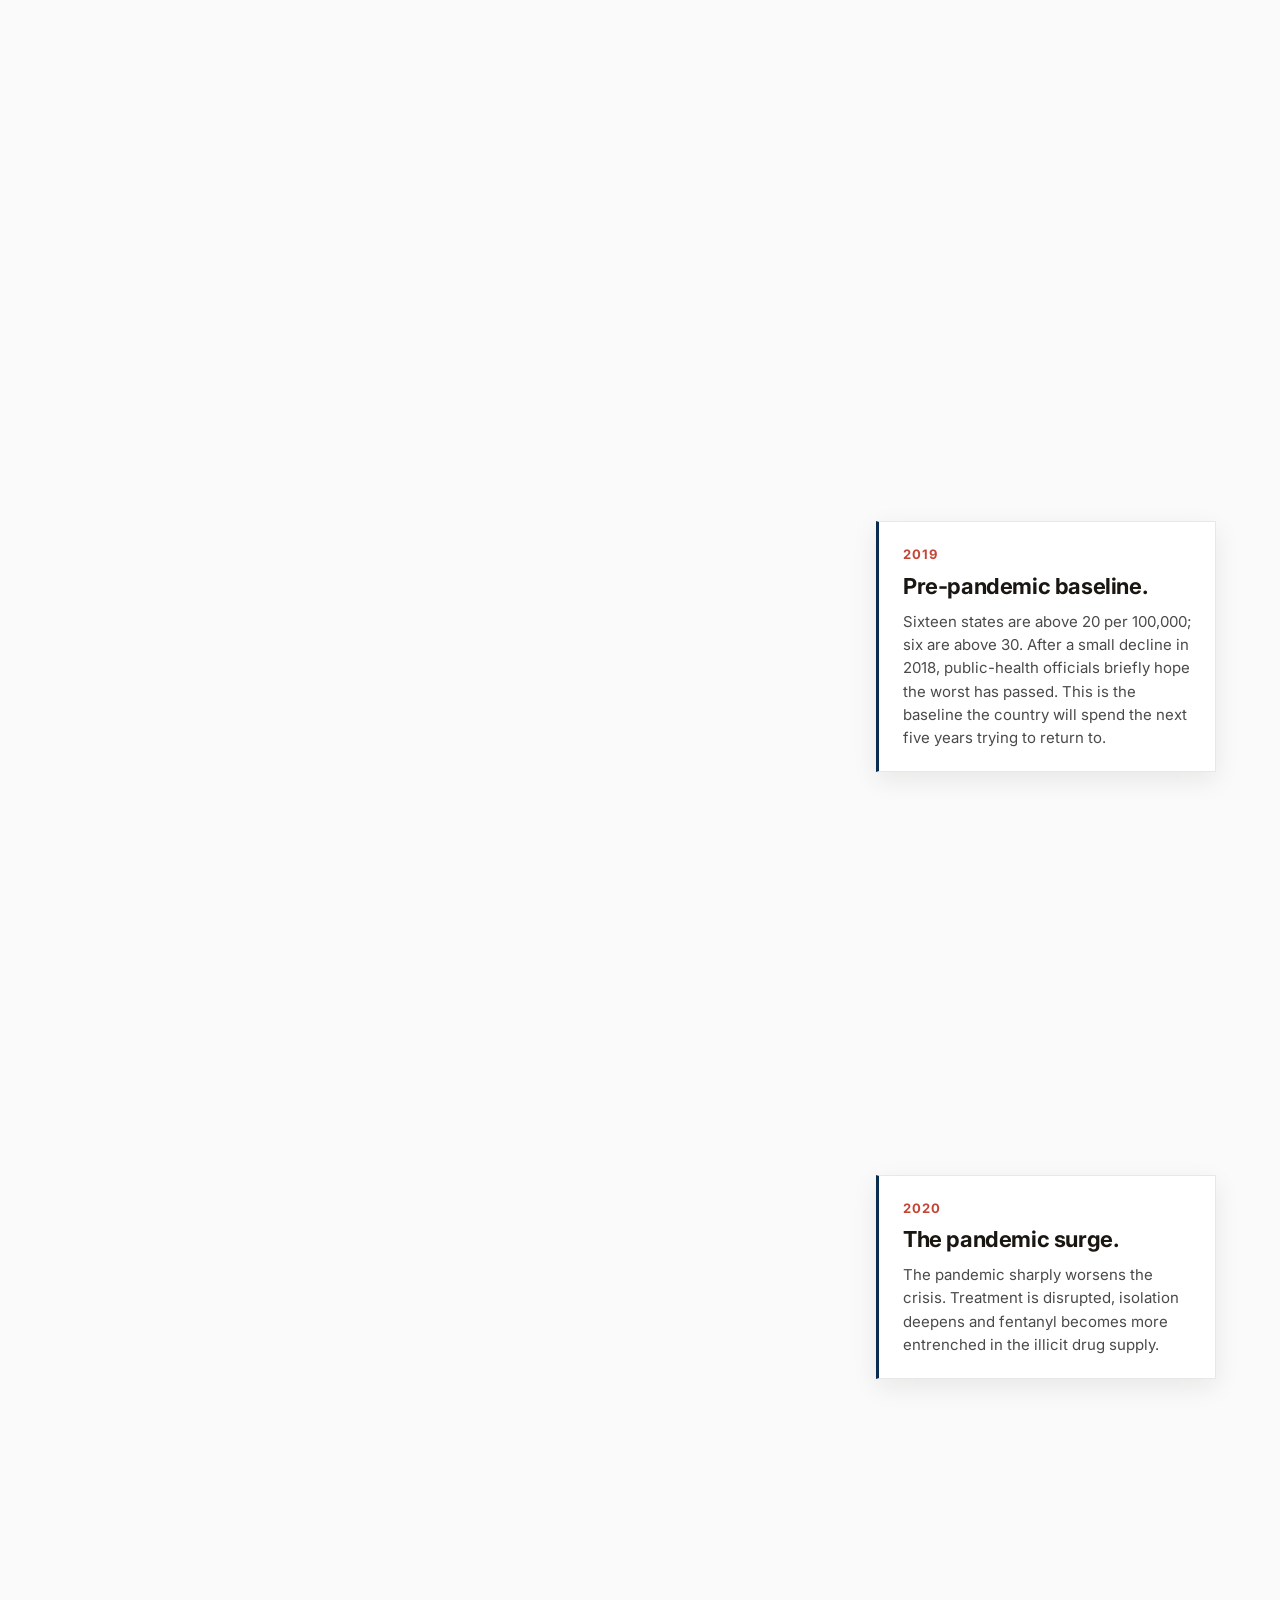
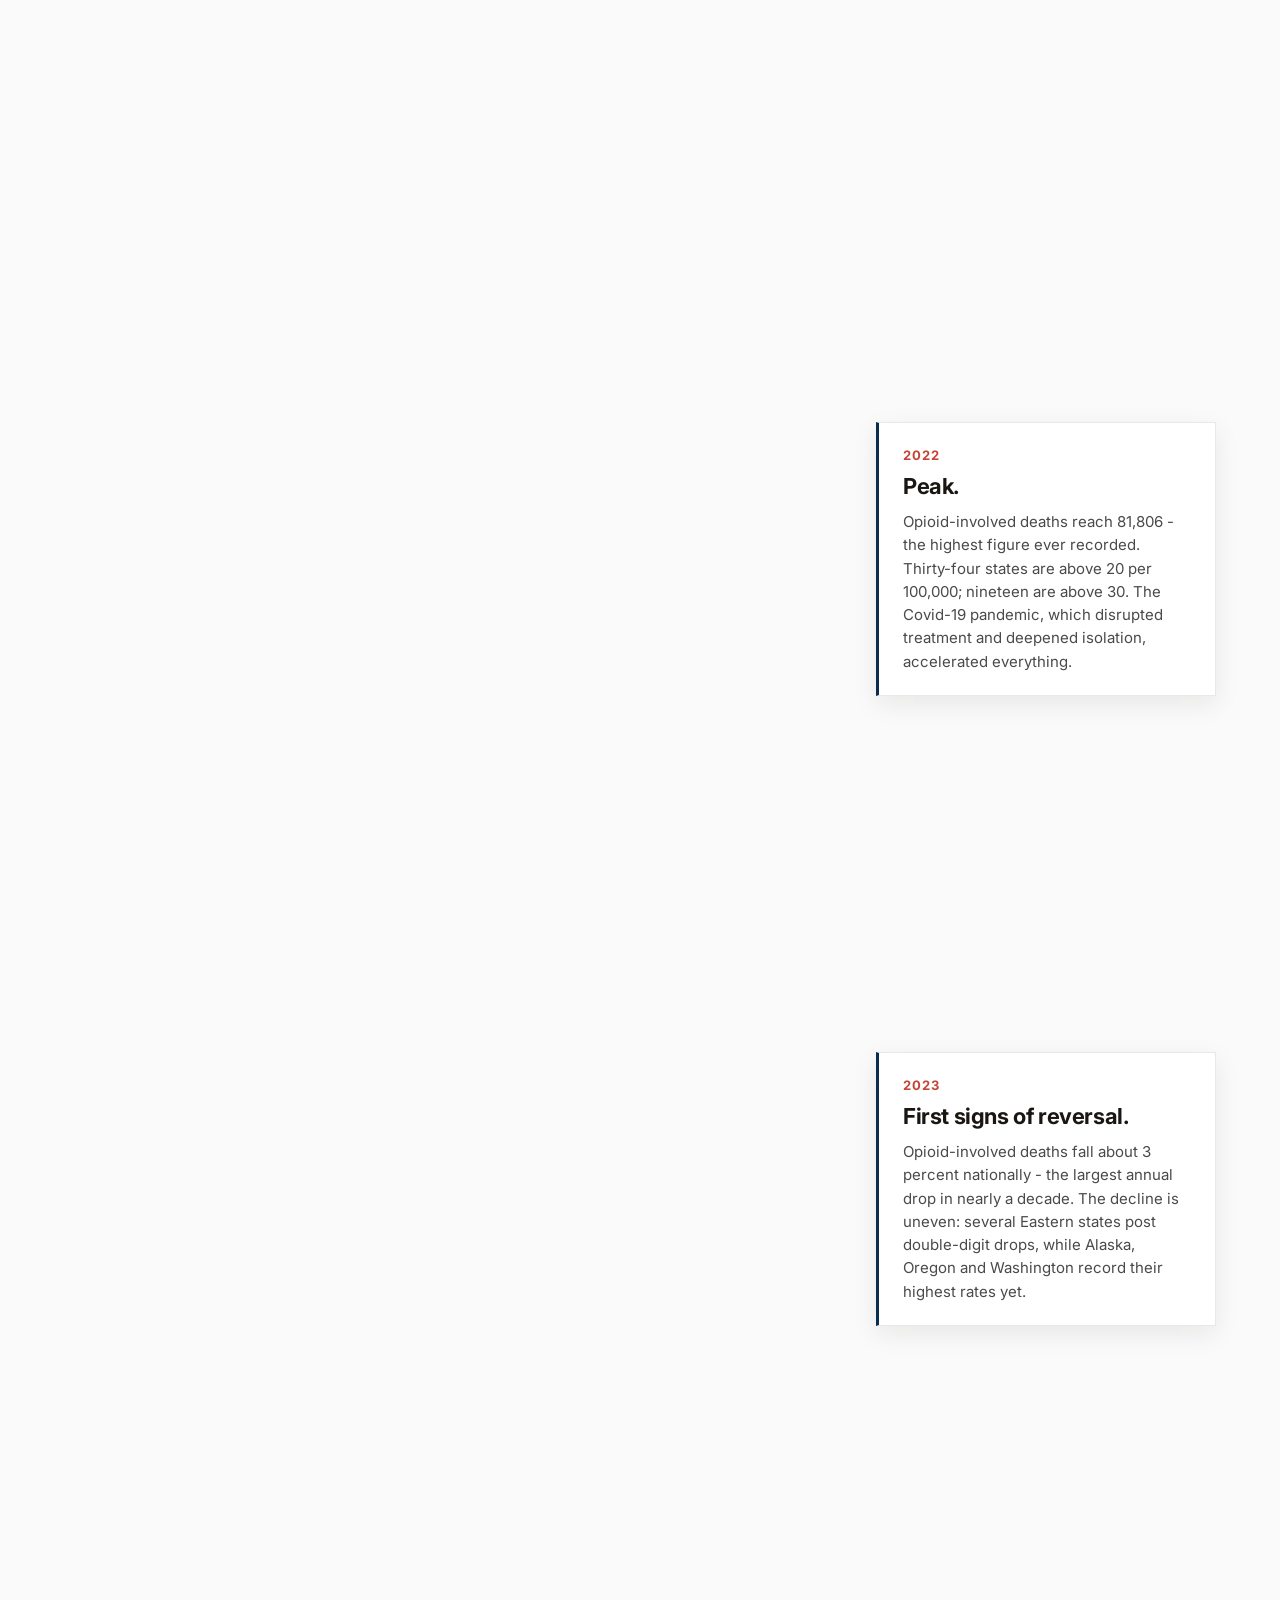
==== commit 793f5277: "UPDATE" ====
--- a/index.html
+++ b/index.html
@@ -60,7 +60,7 @@
       <p class="dropcap">In 2024, opioid overdose deaths in the United States fell to <strong>54,045</strong>, a
         decrease of about 25,300 from the year before, according to data from the <a
           href="https://www.cdc.gov/nchs/products/databriefs/db549.htm" target="_blank" rel="noopener">Centers for
-          Disease Control and Prevention</a>. Total drug overdose deaths fell to <strong>79,384</strong> &mdash; the
+          Disease Control and Prevention</a>. Total drug overdose deaths fell to <strong>79,384</strong> - the
         lowest figure since 2019.</p>
 
       <p>The drop was the largest in absolute and percentage terms ever recorded by the federal government. The CDC, in
@@ -68,12 +68,12 @@
           rel="noopener">May 2025 statement</a>, said the change represented "more than 81 lives saved every day."</p>
 
       <p>Provisional federal data show the decline continuing through 2025. As of an April 2026 release, the country was
-        on track for fewer than 71,000 overdose deaths for the year &mdash; a figure not seen since before the pandemic.
+        on track for fewer than 71,000 overdose deaths for the year - a figure not seen since before the pandemic.
       </p>
     </div>
   </section>
 
-  <!-- STAT CALLOUT (the scale) -->
+  <!-- STAT CALLOUT -->
   <section class="stat-callout">
     <div class="container">
       <div class="stat-line">
@@ -113,10 +113,10 @@
 
   <section class="prose">
     <div class="container">
-      <p>Since the opioid epidemic was declared a public health emergency in 2017, it has claimed more than half a
-        million American lives. What started as a crisis driven by prescription opioids and heroin has, in recent years,
-        been dominated by illicit synthetic fentanyl &mdash; a substance the CDC describes as roughly a hundred times
-        more potent than morphine.</p>
+      <p>The American opioid epidemic was declared a public-health emergency in 2017. By the end of 2024, it had claimed
+        more than 860,000 lives over the prior twenty-five years. What started as a crisis driven by prescription
+        opioids and heroin has, in recent years, been dominated by illicit synthetic fentanyl - a substance the
+        CDC describes as roughly a hundred times more potent than morphine.</p>
     </div>
   </section>
 
@@ -127,13 +127,19 @@
           href="https://www.cdc.gov/overdose-prevention/data-research/facts-stats/index.html" target="_blank"
           rel="noopener">CDC framework</a> adopted in 2018.</p>
 
-      <p>The first wave began in the late 1990s, when prescription opioids &mdash; drugs including OxyContin, Vicodin,
-        and oxycodone &mdash; were marketed for chronic pain management. The rate of opioid prescribing in the United
+      <p>The first wave began in the late 1990s, when prescription opioids - drugs including OxyContin, Vicodin,
+        and oxycodone - were marketed for chronic pain management. The rate of opioid prescribing in the United
         States nearly quadrupled between 1999 and 2010, according to the CDC. Deaths followed the prescriptions.</p>
+
+      <p>A separate spike, less often discussed, occurred during the same period: deaths involving methadone -
+        another opioid widely prescribed for pain in the early 2000s - climbed to roughly 5,500 in 2007 before
+        falling sharply as the medication's use shifted toward addiction treatment. Methadone now accounts for fewer
+        than 4,000 American deaths a year.</p>
 
       <p>The second wave began around 2010. Reformulations of OxyContin and crackdowns on so-called pill mills closed
         off the legal supply for many people who had become dependent on prescription opioids. Many of those people
-        moved to heroin, which was cheaper and increasingly available. Heroin deaths tripled between 2010 and 2014.</p>
+        moved to heroin, which was cheaper and increasingly available. Heroin deaths more than tripled between 2010 and
+        2014.</p>
 
       <p>The third wave began around 2013, when illicitly manufactured fentanyl entered the American drug supply, first
         as an adulterant in heroin, then in counterfeit pills, then as the supply itself. By 2016, synthetic opioids had
@@ -142,7 +148,7 @@
     </div>
   </section>
 
-  <!-- STAT CALLOUT (fentanyl) -->
+  <!-- STAT CALLOUT 2-->
   <section class="stat-callout">
     <div class="container">
       <div class="stat-line">
@@ -157,12 +163,12 @@
 
   <section class="prose">
     <div class="container">
-      <p>Each wave was driven down by a combination of policy, enforcement, and supply shifts. Each was followed by a
-        more potent substance.</p>
-    </div>
-  </section>
-
-  <!-- Chart 3 — three drug-type lines with wave bands behind -->
+      <p>Each wave changed under pressure from policy, enforcement and shifts in the drug supply. But each retreat was
+        followed by a more potent substance.</p>
+    </div>
+  </section>
+
+  <!-- Chart 3 -->
   <section class="chart-section chart-section-wide" id="chart-3">
     <div class="container chart-header">
       <h2 class="chart-title">Three waves of an American epidemic</h2>
@@ -189,8 +195,8 @@
         corridors out of the Appalachian basin into Ohio, Pennsylvania, and New England.</p>
 
       <blockquote class="pullquote">
-        <p>It's rare to find people who only overdose on cocaine or who only overdose on methamphetamines. Fentanyl is
-          being used to lace the illicit drug market because it's very profitable.</p>
+        <p>"It's rare to find people who only overdose on cocaine or who only overdose on methamphetamines. Fentanyl is
+          being used to lace the illicit drug market because it's very profitable."</p>
         <cite>&mdash; Dr. Nora Volkow, director of the National Institute on Drug Abuse</cite>
       </blockquote>
 
@@ -202,9 +208,9 @@
 
   <section class="map-section" id="chart-2">
     <div class="container chart-header">
-      <h2 class="chart-title">The crisis arrived everywhere at different times</h2>
-      <p class="chart-deck">Opioid overdose death rate per 100,000 people in each state, shown across eight key years
-        from 1999 to 2024.</p>
+      <h2 class="chart-title">The crisis arrived everywhere at different times.</h2>
+      <p class="chart-deck">Opioid overdose death rate per 100,000 people in each state, every year from 1999 to 2024.
+        Scroll to follow the narrative arc of the crisis, or drag the slider to any year.</p>
     </div>
 
     <div class="scrolly" id="scrolly">
@@ -216,6 +222,19 @@
 
         <svg id="map" viewBox="0 0 975 610" preserveAspectRatio="xMidYMid meet" role="img"
           aria-label="Map of the United States showing opioid overdose death rates by state."></svg>
+
+        <!-- Year dragger -->
+        <div class="year-scrubber">
+          <div class="scrubber-track">
+            <input type="range" id="year-slider" min="1999" max="2024" step="1" value="1999"
+              aria-label="Year selector: drag to change the year shown on the map" />
+            <div class="scrubber-ticks" id="scrubber-ticks"></div>
+          </div>
+          <div class="scrubber-bounds">
+            <span>1999</span>
+            <span>2024</span>
+          </div>
+        </div>
 
         <div class="map-legend">
           <div class="legend-row">
@@ -251,24 +270,24 @@
 
     <div class="container">
       <p class="chart-source-mini">Analysis of CDC WONDER data. Rates are age-adjusted to the 2000 U.S. standard
-        population. Hover any state for detail.</p>
-    </div>
-  </section>
-
-  <!-- STATE RECOVERY + CHART 4 -->
+        population. Hover any state for detail, or drag the year slider to explore.</p>
+    </div>
+  </section>
+
+  <!-- CHART 4 -->
   <section class="prose">
     <div class="container">
       <p>The 2024 drop was not a single national event. It was fifty different events with different shapes.</p>
 
       <p>Every state and the District of Columbia recorded a lower opioid death rate in 2024 than in 2023, according to
         CDC data. The states with the largest declines were generally those that had been hit hardest the longest. West
-        Virginia's rate fell from 71.6 per 100,000 in 2023 to 38.6 in 2024, a 46 percent decline &mdash; the steepest in
+        Virginia's rate fell from 71.6 per 100,000 in 2023 to 38.6 in 2024, a 46 percent decline - the steepest in
         the country. Virginia and Wisconsin each fell 44 percent.</p>
 
       <blockquote class="pullquote">
-        <p>This is the most dramatic improvement we have seen really since the opioid crisis began in the 1990s. A 27
-          percent drop in deaths, it's unprecedented.</p>
-        <cite>&mdash; Brian Mann, NPR addiction correspondent</cite>
+        <p>"This is the most dramatic improvement we have seen really since the opioid crisis began in the 1990s. A 27
+          percent drop in deaths, it's unprecedented."</p>
+        <cite>&mdash; Brian Mann, NPR addiction correspondent, May 2025</cite>
       </blockquote>
 
       <p>The picture changes when the comparison year is moved to 2019, before the pandemic surge. Measured against
@@ -279,8 +298,8 @@
 
   <section class="chart-section chart-section-wide" id="chart-4">
     <div class="container chart-header">
-      <h2 class="chart-title" id="chart4-title">Every state’s opioid death rate fell in 2024 — but about half remain
-        above pre-pandemic levels.</h2>
+      <h2 class="chart-title" id="chart4-title">Every state recorded fewer opioid deaths in 2024 - but about half remain
+        above 2019</h2>
       <p class="chart-deck" id="chart4-deck">Percent change in opioid overdose death rate per 100,000 people, 2023 to
         2024.</p>
 
@@ -291,7 +310,7 @@
       </div>
 
       <div class="chart-wrap">
-        <svg id="chart4" viewBox="0 0 960 485" preserveAspectRatio="xMidYMid meet" role="img"
+        <svg id="chart4" viewBox="0 0 960 460" preserveAspectRatio="xMidYMid meet" role="img"
           aria-label="Bar chart of state-level changes in opioid overdose death rate."></svg>
       </div>
 
@@ -299,53 +318,54 @@
     </div>
   </section>
 
-  <!-- DEMOGRAPHICS + CHART 5 -->
-  <section class="prose">
-    <div class="container">
-      <p>The decline was not distributed equally across demographic groups.</p>
-
-      <p>By 2024, every group shown here had a lower opioid overdose death rate than it did in 2023. But measured
-        against 2019, before the pandemic surge, the recovery looks much more uneven.</p>
-
-      <p>Only three groups had fallen below their 2019 rates: adults ages 18 to 25, adults ages 26 to 44 and White
-        Americans. The sharpest decline was among young adults ages 18 to 25, whose rate fell from 13.3 deaths per
-        100,000 people in 2019 to 9.3 in 2024.</p>
-
-      <p>American Indian and Alaska Native people still had the highest opioid death rate of any racial or ethnic group
-        in 2024, at 35.5 per 100,000 — about double their 2019 rate. Black Americans also remained above their
-        pre-pandemic level, rising from 17.3 to 22.8 over the same period.</p>
-
-      <p>Older adults were farther from their 2019 baseline than any other age group shown. The death rate among adults
-        65 and older rose from 4.3 per 100,000 in 2019 to 7.0 in 2024, even after falling from its 2023 peak.</p>
+  <!-- CHART 5 -->
+  <section class="prose">
+    <div class="container">
+      <p>The decline was not distributed equally across the populations inside it.</p>
+
+      <p>Looking back to 2019, only one demographic group has a lower opioid overdose death rate than before the
+        pandemic. Adults aged 18 to 25 fell from 13.3 deaths per 100,000 to 9.3 - a 30 percent decline, the
+        steepest of any age group. White Americans, who had been the demographic most affected by the
+        prescription-opioid wave of the 2000s, fell modestly, from 19.2 to 17.5.</p>
+
+      <p>The picture for almost every other group is some variation of the same trend in reverse. American Indian and
+        Alaska Native people had the highest opioid death rate of any racial or ethnic group in 2024, at 35.5 per
+        100,000 - roughly double their 2019 figure of 17.7. Black Americans saw their rate rise from 17.3 to 22.8
+        over the same period, a 32 percent increase.</p>
+
+      <p>Older adults are also worse off than before the pandemic. The death rate among adults 65 and older has risen by
+        more than 60 percent since 2019, climbing from 4.3 per 100,000 to 7.0. Researchers studying the post-pandemic
+        decline have suggested the slower recovery in this group may reflect that substance use disorder is harder to
+        detect in older patients, and that few treatment programs are designed for their needs.</p>
     </div>
   </section>
 
   <section class="chart-section chart-section-wide" id="chart-5">
     <div class="container chart-header">
-      <h2 class="chart-title">Opioid death rates remain above pre-pandemic levels for most demographics</h2>
-
-      <p class="chart-deck">American Indian or Alaska Native people had the highest 2024 rate, roughly double their 2019
-        level. Rates also rose for Black, Hispanic and Asian people, while White people and adults under 45 were lower
-        than before the pandemic. Rates are deaths per 100,000 people.</p>
+      <h2 class="chart-title">Some groups remain far above their 2019 levels.</h2>
+      <p class="chart-deck">In 2024, AIAN people had the highest opioid overdose death rate
+        of any racial group, and adults aged 26 to 44 had the highest of any age group. Adults aged 18 to 25 are the
+        only age group below their pre-pandemic level. Death rate per 100,000 people.</p>
 
       <div class="chart-wrap">
         <svg id="chart5" viewBox="0 0 960 720" preserveAspectRatio="xMidYMid meet" role="img"
           aria-label="Comparison of opioid overdose death rates by demographic group, 2019 vs 2024."></svg>
       </div>
 
-      <p class="chart-source-mini">Analysis of KFF State Health Facts data. Hover any group for detail.</p>
-    </div>
-  </section>
-
-  <!-- CAUSES AND CLOSE -->
+      <p class="chart-source-mini">Analysis of CDC WONDER data. Hover any group for detail. AIAN refers to American
+        Indian and Alaska Native.</p>
+    </div>
+  </section>
+
+  <!-- ENDING -->
   <section class="prose">
     <div class="container">
       <p>The CDC has cited five overlapping factors in the 2024 decline: expanded access to naloxone; harm-reduction
         programs including fentanyl test strips and syringe services; improved access to medications for opioid use
         disorder; law enforcement efforts targeting fentanyl trafficking; and shifts in the illicit drug supply.</p>
 
-      <p>A peer-reviewed analysis published in <em>medRxiv</em> in late 2025 argued that decreased fentanyl potency,
-        documented in Drug Enforcement Administration seizure data, was the primary driver. Other researchers, including
+      <p>A 2025 preprint posted to <em>medRxiv</em> argued that decreased fentanyl potency, documented in Drug
+        Enforcement Administration seizure data, was the primary driver. Other researchers, including
         those at the Vital Strategies public health organization, have argued that expanded harm-reduction
         infrastructure deserves more credit. The CDC, in its official statements, has declined to differentiate the
         relative contributions.</p>
@@ -355,10 +375,11 @@
         109,783 additional opioid overdose deaths would have occurred between 2016 and 2023 had the at-risk population
         not declined.</p>
 
-      <p>The decline is also fragile. Federal harm-reduction funding has been reduced under the Trump administration's
-        2026 budget, and the administration has redesignated illicit fentanyl as a "weapon of mass destruction,"
-        signaling a shift toward enforcement-focused responses. New synthetic opioids, including nitazenes &mdash; which
-        the DEA has reported can be ten times more potent than fentanyl &mdash; have begun to appear in seizure data.
+      <p>The decline is also fragile. Proposed reductions in federal harm-reduction funding could weaken some of the
+        infrastructure researchers credit with saving lives. At the same time, the administration's redesignation of
+        illicit fentanyl as a "weapon of mass destruction" signals a more enforcement-focused response. New synthetic
+        opioids, including nitazenes - which the DEA has reported can be ten times more potent than fentanyl - have
+        begun to appear in seizure data.
       </p>
 
       <p>For now, federal data show the wave receding. Provisional 2025 figures suggest the decline is continuing,
@@ -380,7 +401,7 @@
 
       <h3>Limits</h3>
       <p>Death certificates undercount overdose deaths in jurisdictions with fewer trained medical examiners. Race and
-        ethnicity are coded post-mortem and are known to misclassify Native American and multiracial decedents &mdash;
+        ethnicity are coded post-mortem and are known to misclassify Native American and multiracial decedents -
         meaning the AIAN figures cited in this piece, already the highest of any group, are likely undercounts.
         Illegally manufactured fentanyl and pharmaceutical fentanyl share an ICD-10 code (T40.4); the share attributable
         to each cannot be distinguished from death-certificate data alone.</p>
@@ -392,7 +413,7 @@
         2003&ndash;2023," NCHS Data Brief No. 522, December 2024. Brian Mann, NPR, on PBS NewsHour, May 2025. Friedman J
         et al., medRxiv preprint, December 2025.</p>
 
-      <p class="byline">Data analysis, reporting, charts, illustration, web design by <a href="https://mehedimarof.com/"
+      <p class="byline">Data analysis, reporting, charts, web design by <a href="https://mehedimarof.com/"
           target="_blank" rel="noopener"><strong>Mehedi Marof</strong></a></p>
     </div>
   </footer>
--- a/style.css
+++ b/style.css
@@ -1,9 +1,9 @@
-/* Opioid story styles */
+/* America's Opioid Crisis: stylesheet
+ */
 
 :root {
   /* Surfaces */
-  --bg: #ffffff;
-  --bg-dark: #0e0e0e;
+  --bg: #fafafa;
   --surface: #ffffff;
   --rule: #e8e8e6;
   --rule-strong: #cfcfcc;
@@ -12,10 +12,11 @@
   --ink: #1a1612;
   --ink-2: #4a4a4a;
   --ink-3: #888;
-
-  /* Editorial accents */
+  /* Chart colors */
+  --c-navy: #0a2c4e;
+
+  /* accent — kicker, stat numbers, hover */
   --c-rust: #c44536;
-  --c-navy: #36495f;
 
   /* Layout */
   --w: 720px;
@@ -57,8 +58,7 @@
   max-width: var(--w-wide);
 }
 
-
-/* -- HERO -- */
+/* HERO */
 
 .hero-dark {
   position: relative;
@@ -93,14 +93,13 @@
   animation: hero-fade 600ms ease-out 100ms forwards;
 }
 
-/* === Image === */
+/* Image — reveals left-to-right */
 .hero-image-wrap {
   width: 100%;
   max-width: 1100px;
   margin: 0 0 36px;
 }
 
-/* Image reveal */
 .hero-image-mask {
   clip-path: inset(0 100% 0 0);
   animation: hero-reveal 1800ms cubic-bezier(0.4, 0, 0.2, 1) 300ms forwards;
@@ -115,8 +114,6 @@
     clip-path: inset(0 0 0 0);
   }
 }
-
-/* Hero scroll effect */
 
 .hero-img {
   display: block;
@@ -127,7 +124,7 @@
   transition: transform 60ms linear;
 }
 
-/* === Headline === */
+/* Headline */
 .hero-headline {
   font-size: clamp(26px, 3.6vw, 48px);
   font-weight: 700;
@@ -140,25 +137,20 @@
   animation: hero-rise 800ms ease-out 1500ms forwards;
 }
 
-/* Red headline phrase */
+/* "opioid deaths" */
 .hero-emph-red {
   color: #d6403a;
   white-space: nowrap;
 }
 
-/* Scroll-based headline color */
 .hero-emph {
   color: rgb(calc(142 + var(--hero-scroll, 0) * 72),
-      /* 142 → 214 (8e → d6) */
       calc(201 + var(--hero-scroll, 0) * -137),
-      /* 201 →  64 (c9 → 40) */
-      calc(134 + var(--hero-scroll, 0) * -76)
-      /* 134 →  58 (86 → 3a) */
-    );
+      calc(134 + var(--hero-scroll, 0) * -76));
   transition: color 80ms linear;
 }
 
-/* === Deck === */
+/* Deck */
 .hero-deck {
   font-size: clamp(14px, 1.2vw, 16px);
   line-height: 1.55;
@@ -170,7 +162,7 @@
   animation: hero-rise 800ms ease-out 1900ms forwards;
 }
 
-/* === Byline === */
+/* Byline */
 .hero-byline {
   font-size: 12px;
   letter-spacing: 0.04em;
@@ -213,7 +205,7 @@
   }
 }
 
-/* === Scroll cue === */
+/* Scroll cue */
 .hero-scroll-cue {
   position: absolute;
   bottom: 24px;
@@ -273,8 +265,7 @@
   }
 }
 
-
-/* === PROSE ==== */
+/* PROSE */
 
 .prose {
   padding: 24px 0;
@@ -284,7 +275,7 @@
   max-width: var(--w);
 }
 
-/* Avoid double spacing between prose blocks */
+/* Keep adjacent prose sections tight */
 .prose+.prose {
   padding-top: 0;
 }
@@ -308,7 +299,7 @@
   font-style: italic;
 }
 
-/* Inline hyperlinks */
+/* Links */
 .prose a {
   color: var(--ink);
   text-decoration: none;
@@ -350,7 +341,6 @@
   position: relative;
 }
 
-/* Pull quote mark */
 .pullquote::before {
   content: "\201C";
   display: block;
@@ -384,8 +374,7 @@
   display: block;
 }
 
-
-/* ==== STAT CALLOUT ==== */
+/* STAT CALLOUT */
 
 .stat-callout {
   padding: 48px 0;
@@ -435,7 +424,7 @@
   font-weight: 600;
 }
 
-/* ==== CHART SECTIONS ==== */
+/* CHART SECTIONS */
 
 .chart-section {
   padding: 56px 0;
@@ -480,7 +469,7 @@
 }
 
 #chart4 {
-  aspect-ratio: 960 / 485;
+  aspect-ratio: 960 / 460;
 }
 
 #chart5 {
@@ -488,10 +477,10 @@
 }
 
 .chart-section-wide .container.chart-header {
-  max-width: 1120px;
-}
-
-/* Tiny attribution under each viz. */
+  max-width: 1240px;
+}
+
+/* Chart note */
 .chart-source-mini {
   font-size: 11px;
   color: var(--ink-3);
@@ -536,16 +525,15 @@
 }
 
 .toggle-btn.is-active {
-  background: #8a6f4a;
+  background: var(--c-navy);
   color: #fff;
   font-weight: 600;
 }
 
 .toggle-btn.is-active:hover {
-  background: #8a6f4a;
-}
-
-/* Shared chart axis & grid */
+  background: var(--c-navy);
+}
+
 .chart-section .axis line,
 .chart-section .axis path {
   stroke: var(--rule);
@@ -565,7 +553,7 @@
   display: none;
 }
 
-/* === Tooltip === */
+/* TOOLTIP */
 .tooltip {
   position: fixed;
   display: none;
@@ -588,8 +576,9 @@
 }
 
 .tooltip .tip-year {
+  margin-bottom: 6px;
   color: #bbb;
-  margin-bottom: 4px;
+  font-size: 11px;
 }
 
 .tooltip .tip-row {
@@ -613,8 +602,7 @@
   margin: 6px 0;
 }
 
-
-/* ==== MAP ==== */
+/* MAP / SCROLLYTELLING */
 
 .map-section {
   padding: 56px 0 0;
@@ -622,8 +610,8 @@
 
 .scrolly {
   position: relative;
+  max-width: 1280px;
   margin: 32px auto 0;
-  max-width: 1280px;
   padding: 0 32px;
 }
 
@@ -636,22 +624,24 @@
   display: flex;
   flex-direction: column;
   justify-content: center;
+  overflow: hidden;
 }
 
 #map {
   width: 100%;
   max-width: 760px;
-  margin: 0 0 0 32px;
   max-height: 70vh;
   height: auto;
+  margin: 0 0 0 32px;
+  display: block;
 }
 
 .map-meta {
   position: absolute;
   top: 56px;
   left: 64px;
+  z-index: 3;
   pointer-events: none;
-  z-index: 3;
 }
 
 .map-year {
@@ -660,19 +650,20 @@
   line-height: 0.95;
   letter-spacing: -0.03em;
   color: var(--ink);
+  font-feature-settings: "tnum" 1, "lnum" 1;
 }
 
 .map-caption {
+  margin-top: 4px;
   font-size: 12px;
   color: var(--ink-3);
   letter-spacing: 0.04em;
-  margin-top: 4px;
 }
 
 .state {
   stroke: var(--bg);
   stroke-width: 0.6px;
-  transition: fill 700ms ease;
+  transition: fill 700ms ease, stroke 150ms ease, stroke-width 150ms ease;
   cursor: pointer;
 }
 
@@ -703,21 +694,21 @@
 
 .callout-rate {
   font-size: 11px;
+  font-weight: 600;
   fill: var(--c-navy);
-  font-weight: 600;
 }
 
 .map-legend {
   position: absolute;
   bottom: 48px;
   left: 64px;
+  z-index: 3;
   display: flex;
   flex-direction: column;
   gap: 14px;
+  padding: 12px 16px;
   background: rgba(250, 250, 250, 0.92);
-  padding: 12px 16px;
   border: 1px solid var(--rule);
-  z-index: 3;
 }
 
 .legend-row {
@@ -726,11 +717,15 @@
   gap: 12px;
 }
 
+.legend-row+.legend-row {
+  padding-top: 16px;
+}
+
 .legend-label {
+  min-width: 130px;
   font-size: 11px;
   color: var(--ink-2);
   letter-spacing: 0.04em;
-  min-width: 130px;
 }
 
 .legend-bins {
@@ -739,9 +734,9 @@
 }
 
 .legend-bins .bin {
+  position: relative;
   width: 28px;
   height: 12px;
-  position: relative;
 }
 
 .legend-bins .bin span {
@@ -752,10 +747,6 @@
   color: var(--ink-3);
 }
 
-.legend-row+.legend-row {
-  padding-top: 16px;
-}
-
 .legend-bubbles {
   display: flex;
   align-items: center;
@@ -776,77 +767,173 @@
   stroke-width: 0.8px;
 }
 
-/* Map tooltip uses same .tooltip class */
+.year-scrubber {
+  position: absolute;
+  top: 24px;
+  right: 64px;
+  z-index: 4;
+  width: 240px;
+  padding: 12px 14px;
+  background: rgba(250, 250, 250, 0.92);
+  border: 1px solid var(--rule);
+  font-size: 11px;
+  color: var(--ink-2);
+}
+
+.scrubber-track {
+  position: relative;
+  height: 30px;
+  margin: 4px 0 2px;
+}
+
+.year-scrubber input[type="range"] {
+  appearance: none;
+  -webkit-appearance: none;
+  position: absolute;
+  top: 12px;
+  left: 0;
+  z-index: 2;
+  width: 100%;
+  height: 4px;
+  margin: 0;
+  background: var(--rule-strong);
+  border-radius: 2px;
+  outline: none;
+  cursor: pointer;
+}
+
+.year-scrubber input[type="range"]::-webkit-slider-thumb {
+  appearance: none;
+  -webkit-appearance: none;
+  width: 14px;
+  height: 14px;
+  background: var(--c-rust);
+  border: 2px solid var(--bg);
+  border-radius: 50%;
+  box-shadow: 0 1px 3px rgba(0, 0, 0, 0.2);
+  cursor: grab;
+}
+
+.year-scrubber input[type="range"]::-webkit-slider-thumb:active {
+  cursor: grabbing;
+}
+
+.year-scrubber input[type="range"]::-moz-range-thumb {
+  width: 14px;
+  height: 14px;
+  background: var(--c-rust);
+  border: 2px solid var(--bg);
+  border-radius: 50%;
+  cursor: grab;
+}
+
+.scrubber-ticks {
+  position: absolute;
+  top: 22px;
+  left: 0;
+  right: 0;
+  height: 6px;
+  pointer-events: none;
+}
+
+.scrubber-tick {
+  position: absolute;
+  top: 0;
+  width: 1px;
+  height: 4px;
+  background: var(--rule-strong);
+  transform: translateX(-50%);
+}
+
+.scrubber-tick.is-narrative {
+  width: 2px;
+  height: 6px;
+  background: var(--ink-3);
+}
+
+.scrubber-bounds {
+  display: flex;
+  justify-content: space-between;
+  margin-top: 2px;
+  font-size: 10px;
+  color: var(--ink-3);
+  letter-spacing: 0.04em;
+}
 
 .steps {
   position: relative;
+  z-index: 2;
   margin-top: -100vh;
-  padding: 30vh 0 30vh;
-  z-index: 2;
+  padding: 30vh 0 35vh;
   pointer-events: none;
 }
 
 .step {
-  min-height: 60vh;
+  min-height: 28vh;
   display: flex;
   align-items: center;
   justify-content: flex-end;
   padding: 0 32px 0 0;
-  margin-bottom: 30vh;
+  margin: 0;
   pointer-events: none;
+}
+
+.step.has-card {
+  min-height: 70vh;
+}
+
+.step.is-blank {
+  min-height: 28vh;
 }
 
 .step-card {
   width: 340px;
   max-width: 92%;
+  padding: 22px 24px;
   background: #ffffff;
   border: 1px solid var(--rule);
-  border-left: 3px solid var(--ink-3);
-  padding: 22px 24px;
-  opacity: 0.6;
-  transition: opacity 400ms ease, border-left-color 400ms ease;
-  pointer-events: auto;
+  border-left: 3px solid var(--c-navy);
+  box-shadow: 0 8px 24px rgba(26, 22, 18, 0.08);
+  opacity: 0;
+  visibility: hidden;
+  transform: translateY(10px);
+  transition: opacity 300ms ease, transform 300ms ease, visibility 300ms ease;
+  pointer-events: none;
 }
 
 .step.is-active .step-card {
   opacity: 1;
-  border-left-color: var(--c-navy);
+  visibility: visible;
+  transform: translateY(0);
+  pointer-events: auto;
 }
 
 .step-year {
-  font-size: 12px;
-  font-weight: 600;
+  margin: 0 0 8px;
+  font-size: 13px;
+  font-weight: 700;
   color: var(--c-rust);
-  letter-spacing: 0.06em;
-  margin: 0 0 6px;
+  letter-spacing: 0.08em;
+  text-transform: uppercase;
 }
 
 .step-headline {
-  font-size: 20px;
-  font-weight: 600;
-  line-height: 1.25;
-  letter-spacing: -0.01em;
-  margin: 0 0 12px;
+  margin: 0 0 10px;
+  font-size: 22px;
+  font-weight: 700;
+  line-height: 1.18;
+  letter-spacing: -0.018em;
   color: var(--ink);
 }
 
-.step-body {
+.step-body p {
+  margin: 0;
   font-size: 15px;
   line-height: 1.55;
   color: var(--ink-2);
-  margin: 0;
-}
-
-.step-body p {
-  margin: 0 0 10px;
-}
-
-.step-body p:last-child {
-  margin-bottom: 0;
-}
-
-
-/* ==== COLOPHON ==== */
+}
+
+/* COLOPHON */
 
 .colophon {
   border-top: 1px solid var(--ink);
@@ -887,16 +974,13 @@
   text-underline-offset: 2px;
 }
 
-/* ==== MOBILE ==== */
+/* MOBILE */
 
 @media (max-width: 800px) {
-
-  /* Hero - mobile */
   .hero-dark {
     height: auto;
     min-height: 100vh;
     padding: 48px 0 64px;
-    /* tighter than desktop's clamp(48px, 8vh, 96px) */
   }
 
   .hero-frame {
@@ -919,9 +1003,9 @@
   }
 
   .hero-deck {
+    max-width: 100%;
+    margin-bottom: 18px;
     font-size: 14px;
-    margin-bottom: 18px;
-    max-width: 100%;
   }
 
   .hero-img {
@@ -932,12 +1016,20 @@
     bottom: 14px;
   }
 
+  .container {
+    padding: 0 20px;
+  }
+
   .lede {
     padding-top: 40px;
   }
 
   .dropcap::first-letter {
     font-size: 48px;
+  }
+
+  .prose p {
+    font-size: 17px;
   }
 
   .stat-line {
@@ -949,25 +1041,42 @@
     font-size: 64px;
   }
 
+  .chart-section {
+    padding: 44px 0;
+  }
+
   .chart-title {
     font-size: 22px;
   }
 
+  .chart-deck {
+    font-size: 15px;
+  }
+
+  .pullquote {
+    margin: 32px 0;
+  }
+
   .pullquote p {
     font-size: 20px;
   }
 
+  .map-section {
+    padding-top: 40px;
+  }
+
   .scrolly {
     padding: 0 16px;
   }
 
+  .map-stage {
+    height: 100vh;
+  }
+
   #map {
-    margin: 0 auto;
     max-width: 100%;
-  }
-
-  .map-year {
-    font-size: 48px;
+    max-height: 58vh;
+    margin: 32px auto 0;
   }
 
   .map-meta {
@@ -975,11 +1084,34 @@
     left: 24px;
   }
 
-  .map-legend {
-    bottom: 16px;
+  .map-year {
+    font-size: 48px;
+  }
+
+  .map-caption {
+    max-width: 220px;
+    font-size: 11px;
+    line-height: 1.35;
+  }
+
+  .year-scrubber {
+    top: 92px;
     left: 16px;
     right: 16px;
+    width: auto;
     padding: 10px 12px;
+  }
+
+  .map-legend {
+    left: 16px;
+    right: 16px;
+    bottom: 16px;
+    padding: 10px 12px;
+    gap: 10px;
+  }
+
+  .legend-row {
+    gap: 10px;
   }
 
   .legend-label {
@@ -992,15 +1124,48 @@
     height: 10px;
   }
 
+  .legend-bubbles {
+    gap: 10px;
+  }
+
+  .legend-bubbles .lb {
+    font-size: 10px;
+  }
+
   .step {
+    min-height: 24vh;
     justify-content: center;
     padding: 0 16px;
-    min-height: 70vh;
+  }
+
+  .step.has-card {
+    min-height: 72vh;
+  }
+
+  .step.is-blank {
+    min-height: 24vh;
   }
 
   .step-card {
     width: 100%;
     max-width: 100%;
-  }
-
+    padding: 20px 22px;
+  }
+
+  .step-headline {
+    font-size: 20px;
+  }
+
+  .step-body p {
+    font-size: 15px;
+  }
+}
+
+@media (prefers-reduced-motion: reduce) {
+
+  .state,
+  .state-bubble,
+  .step-card {
+    transition: none;
+  }
 }
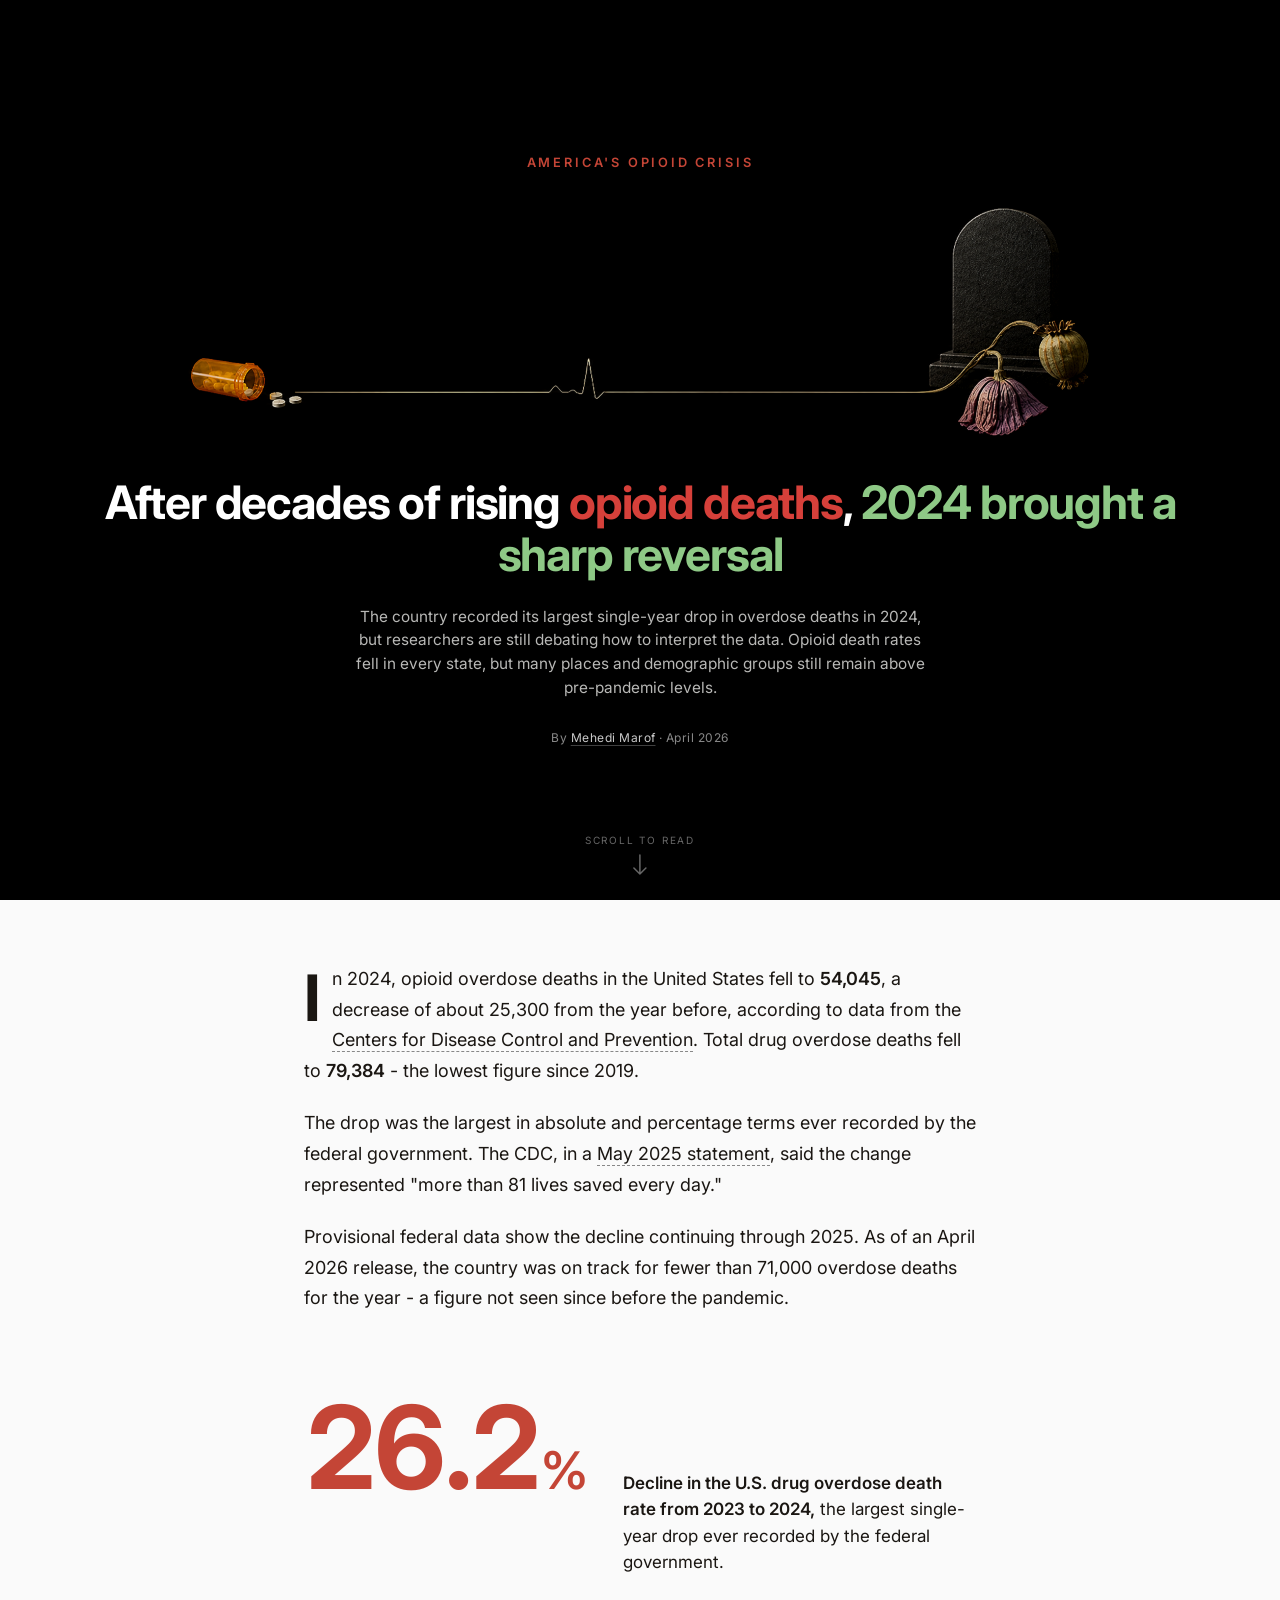
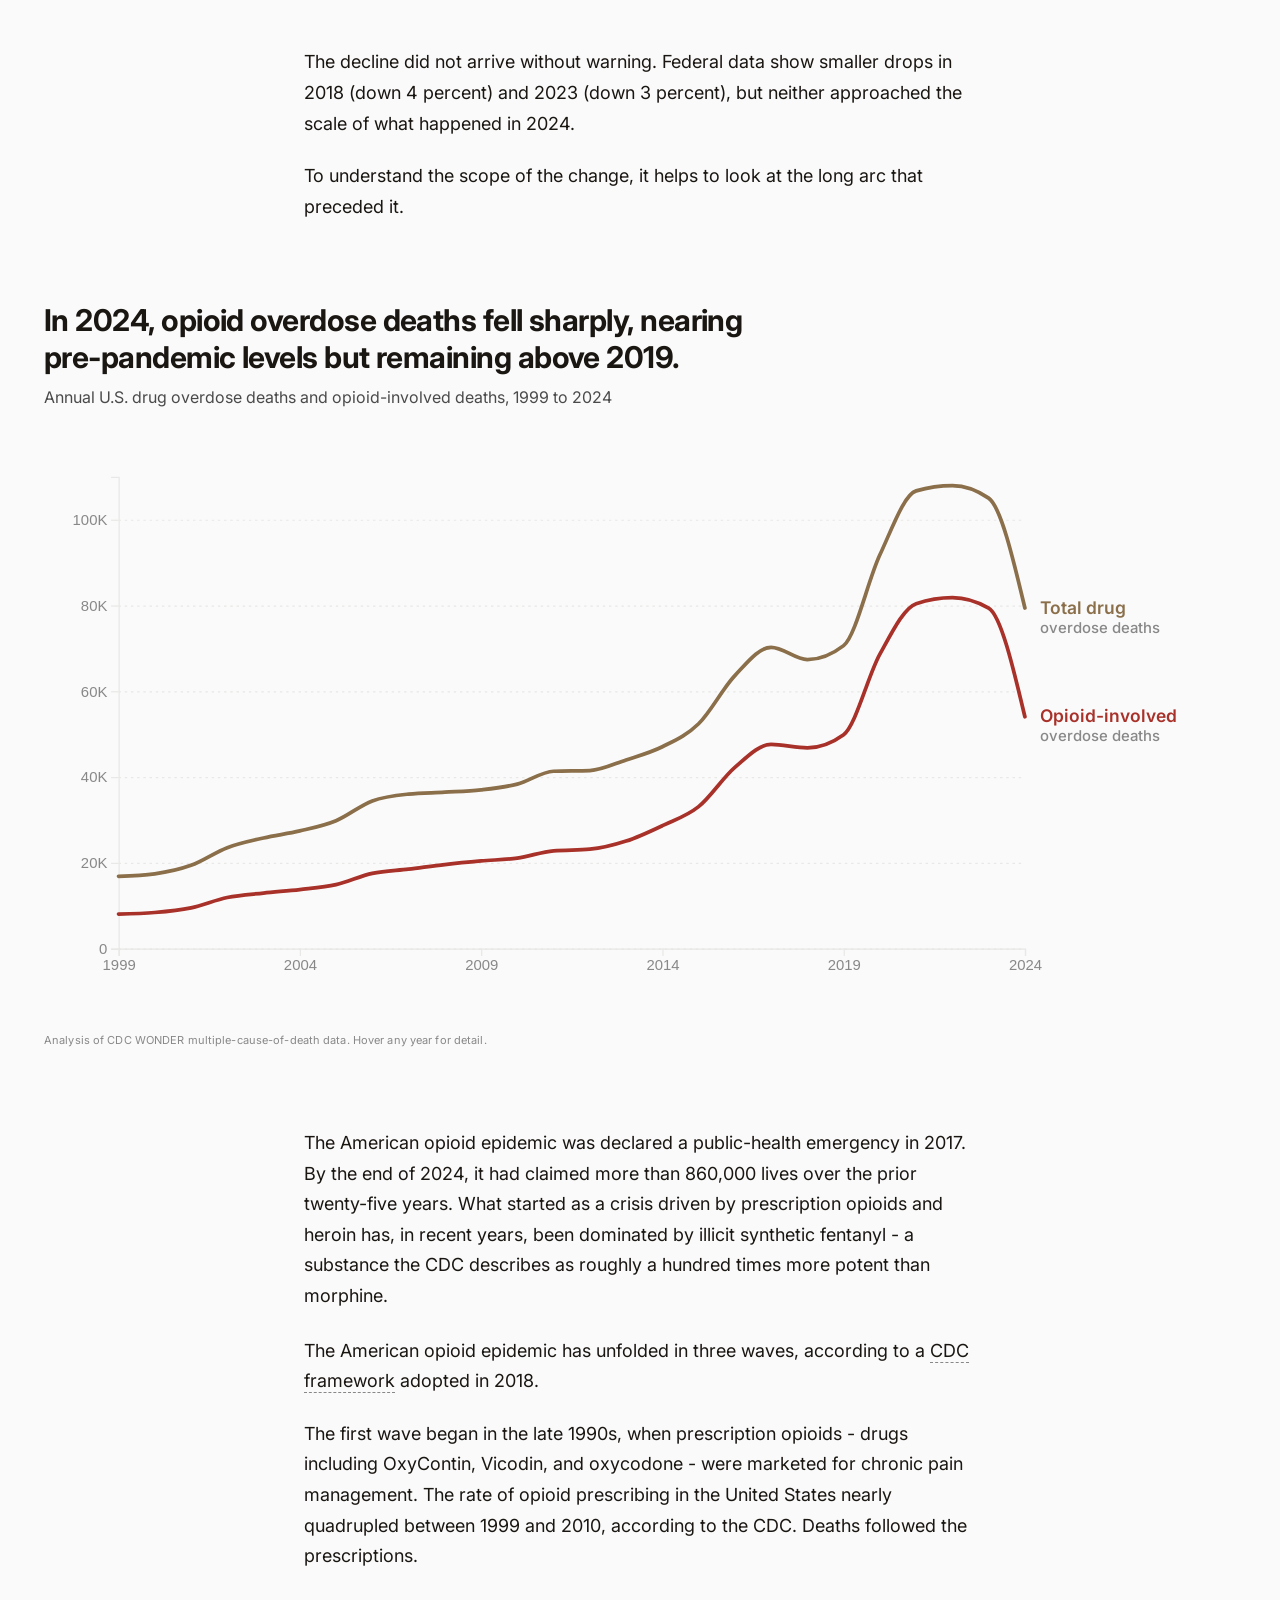
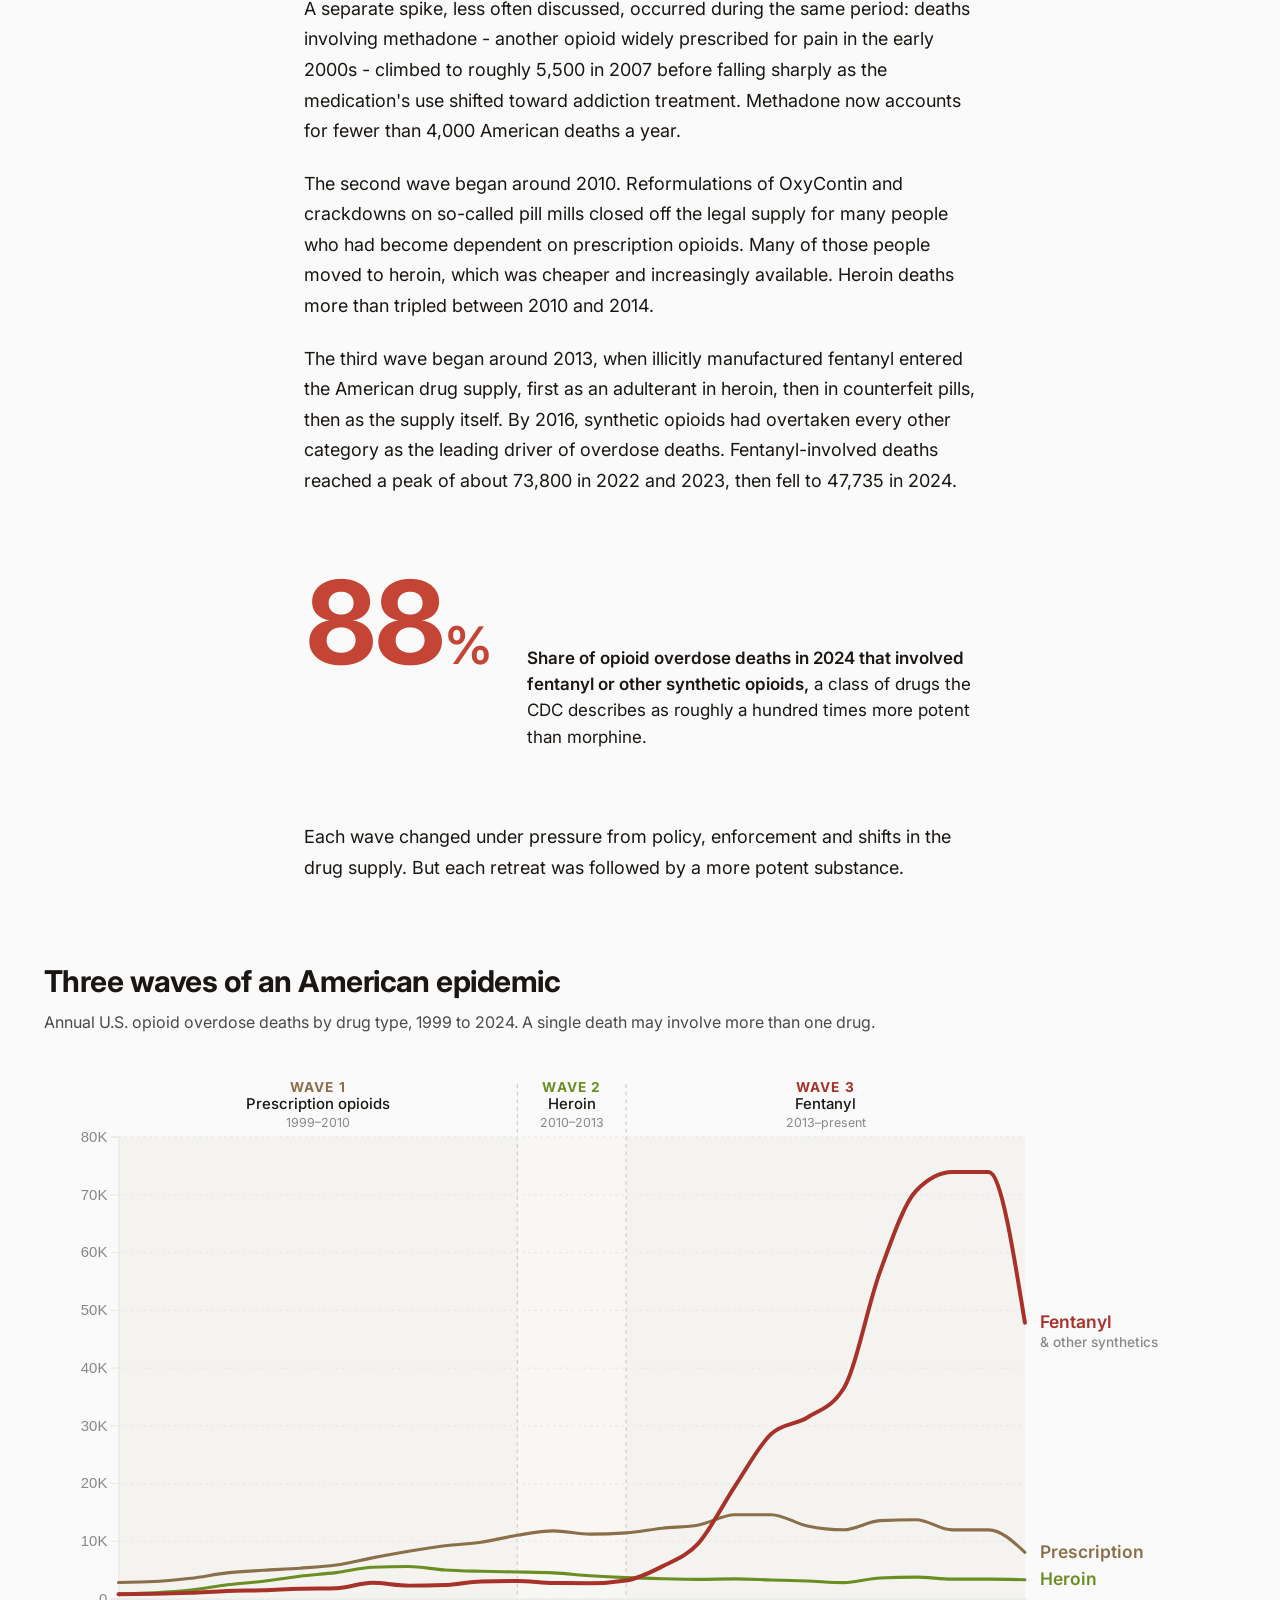
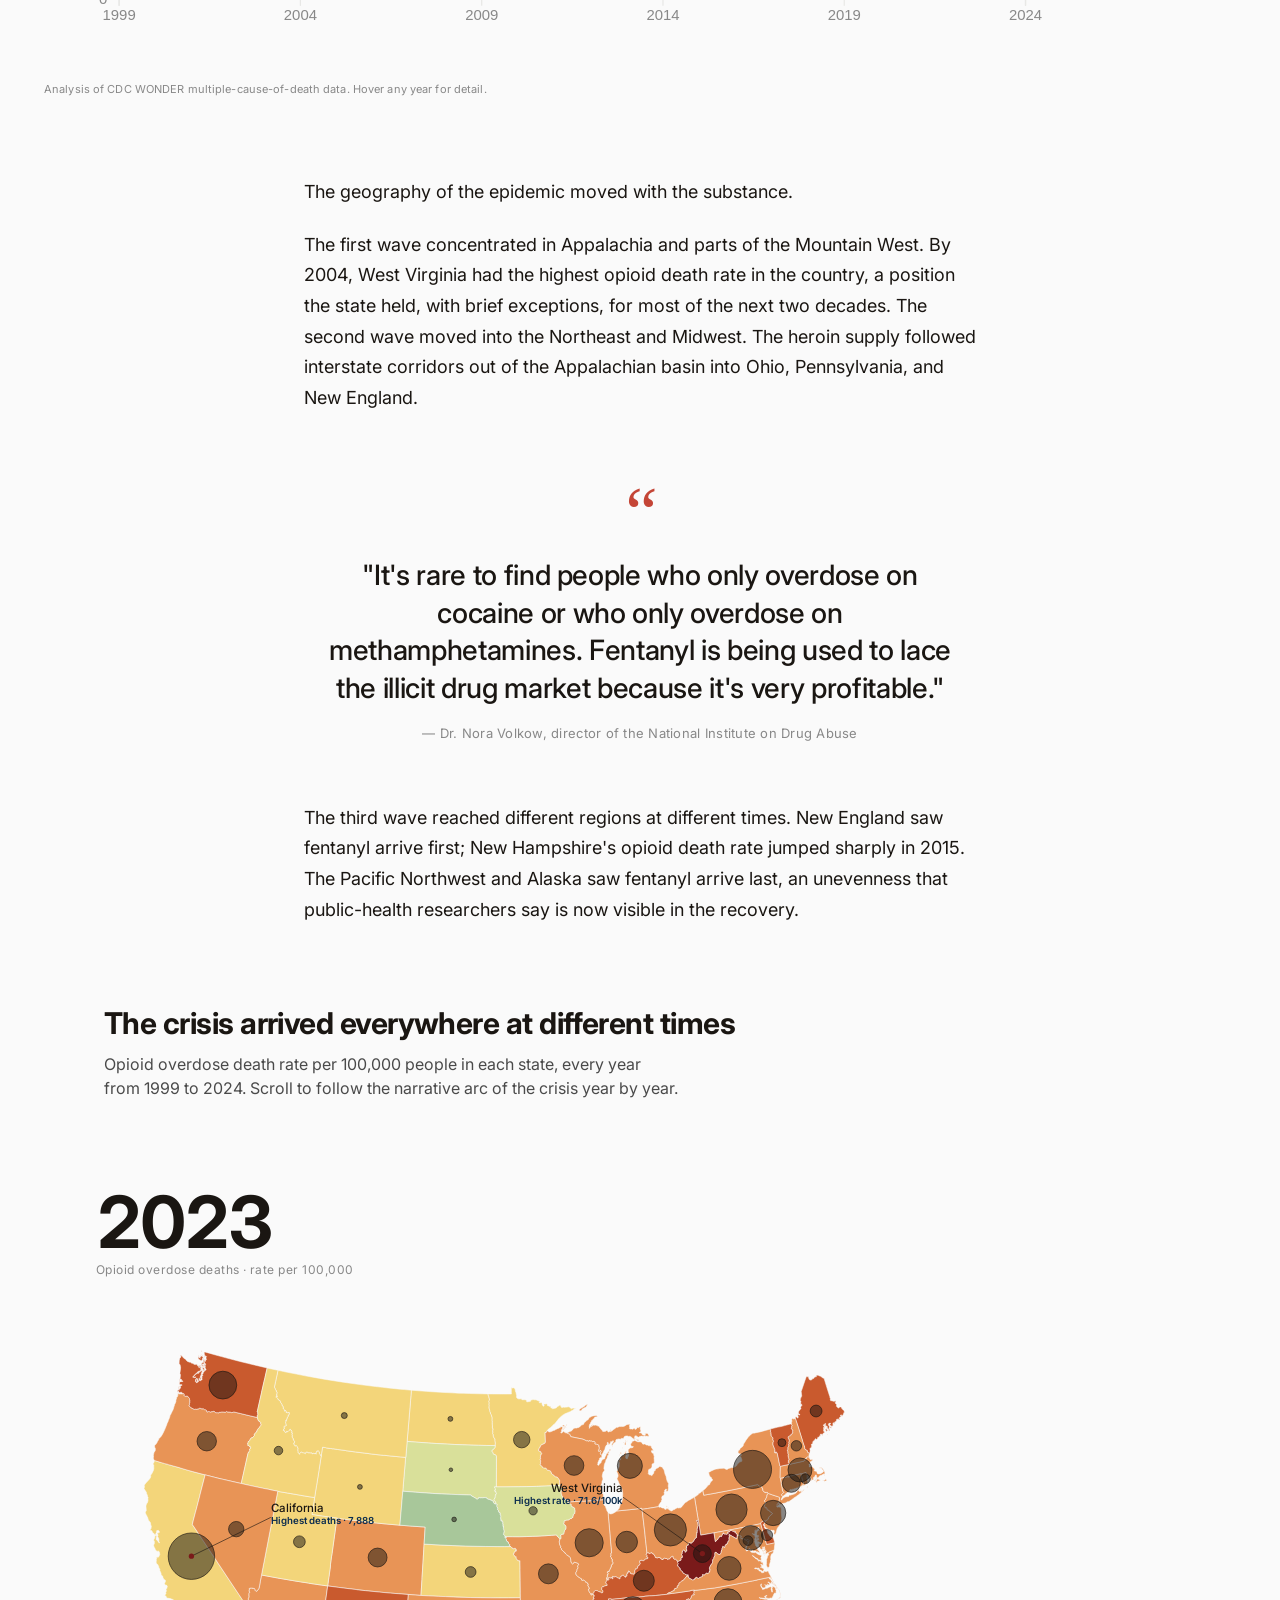
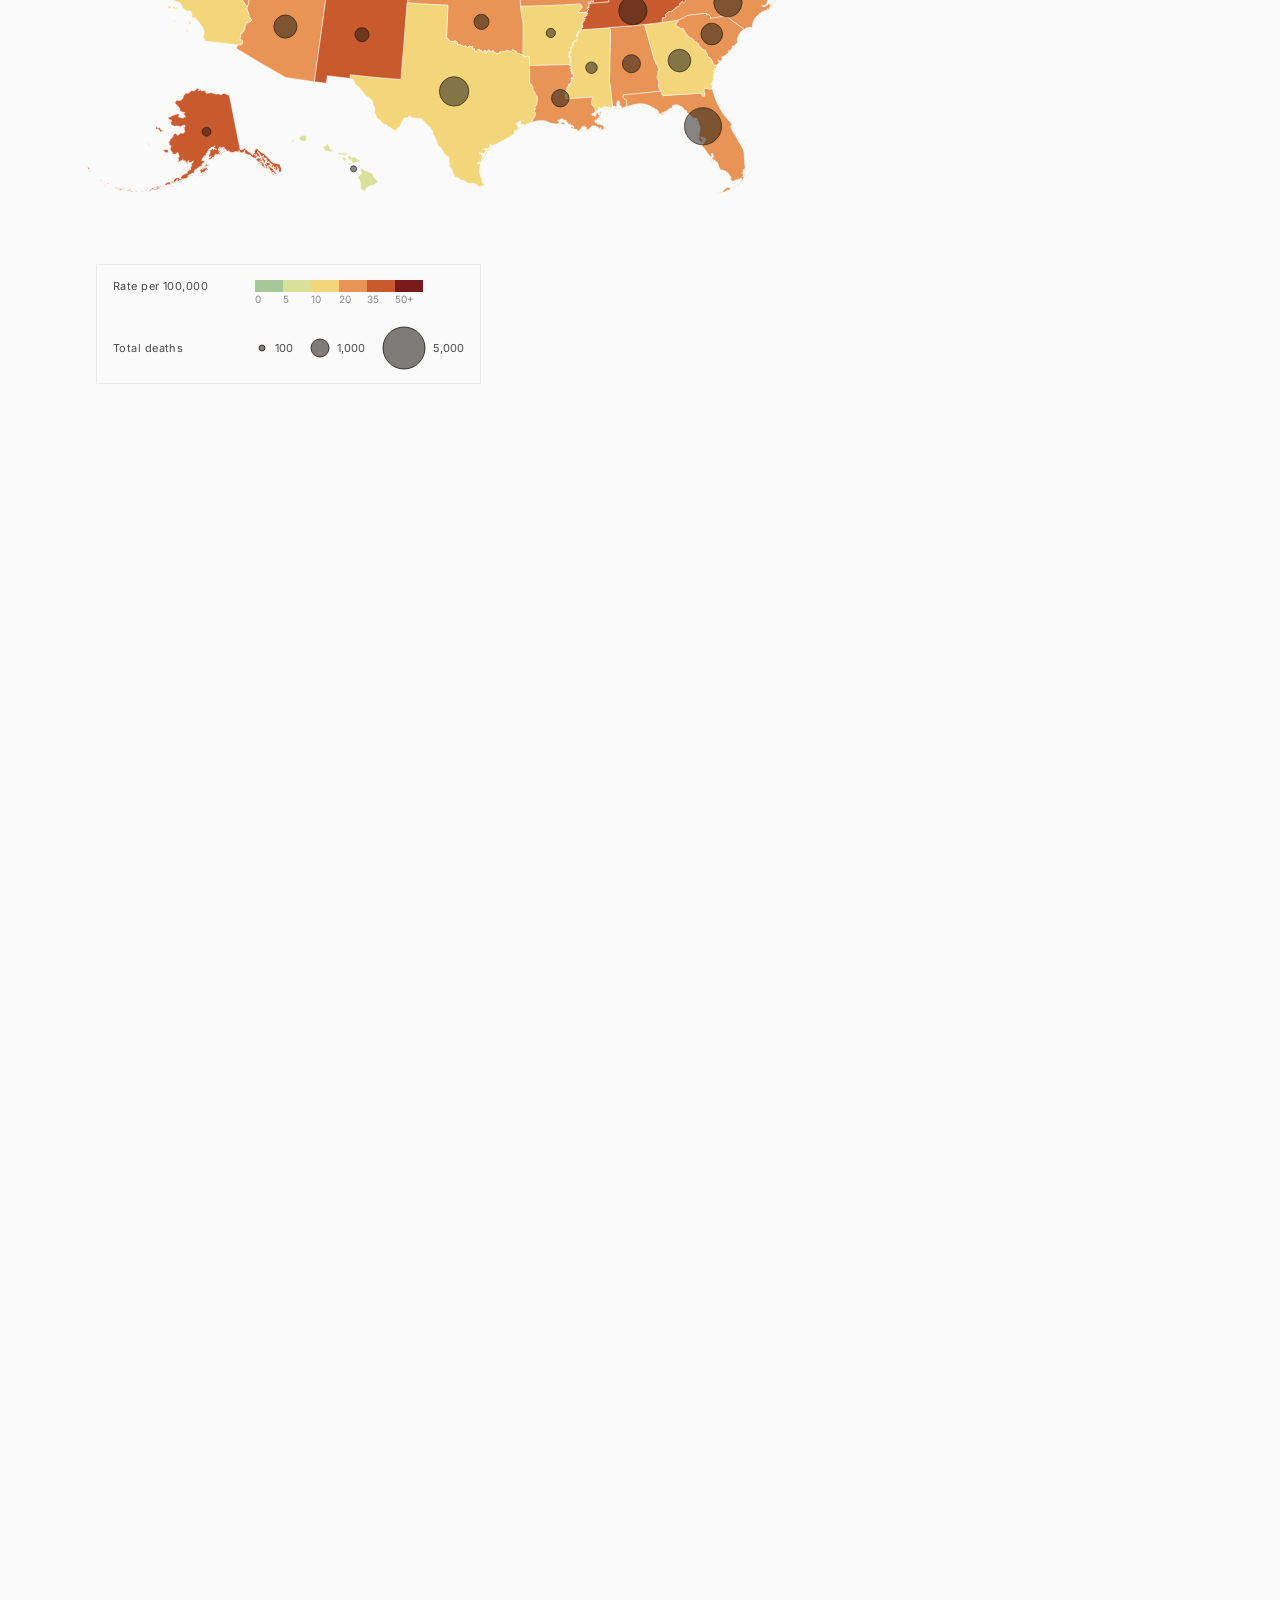
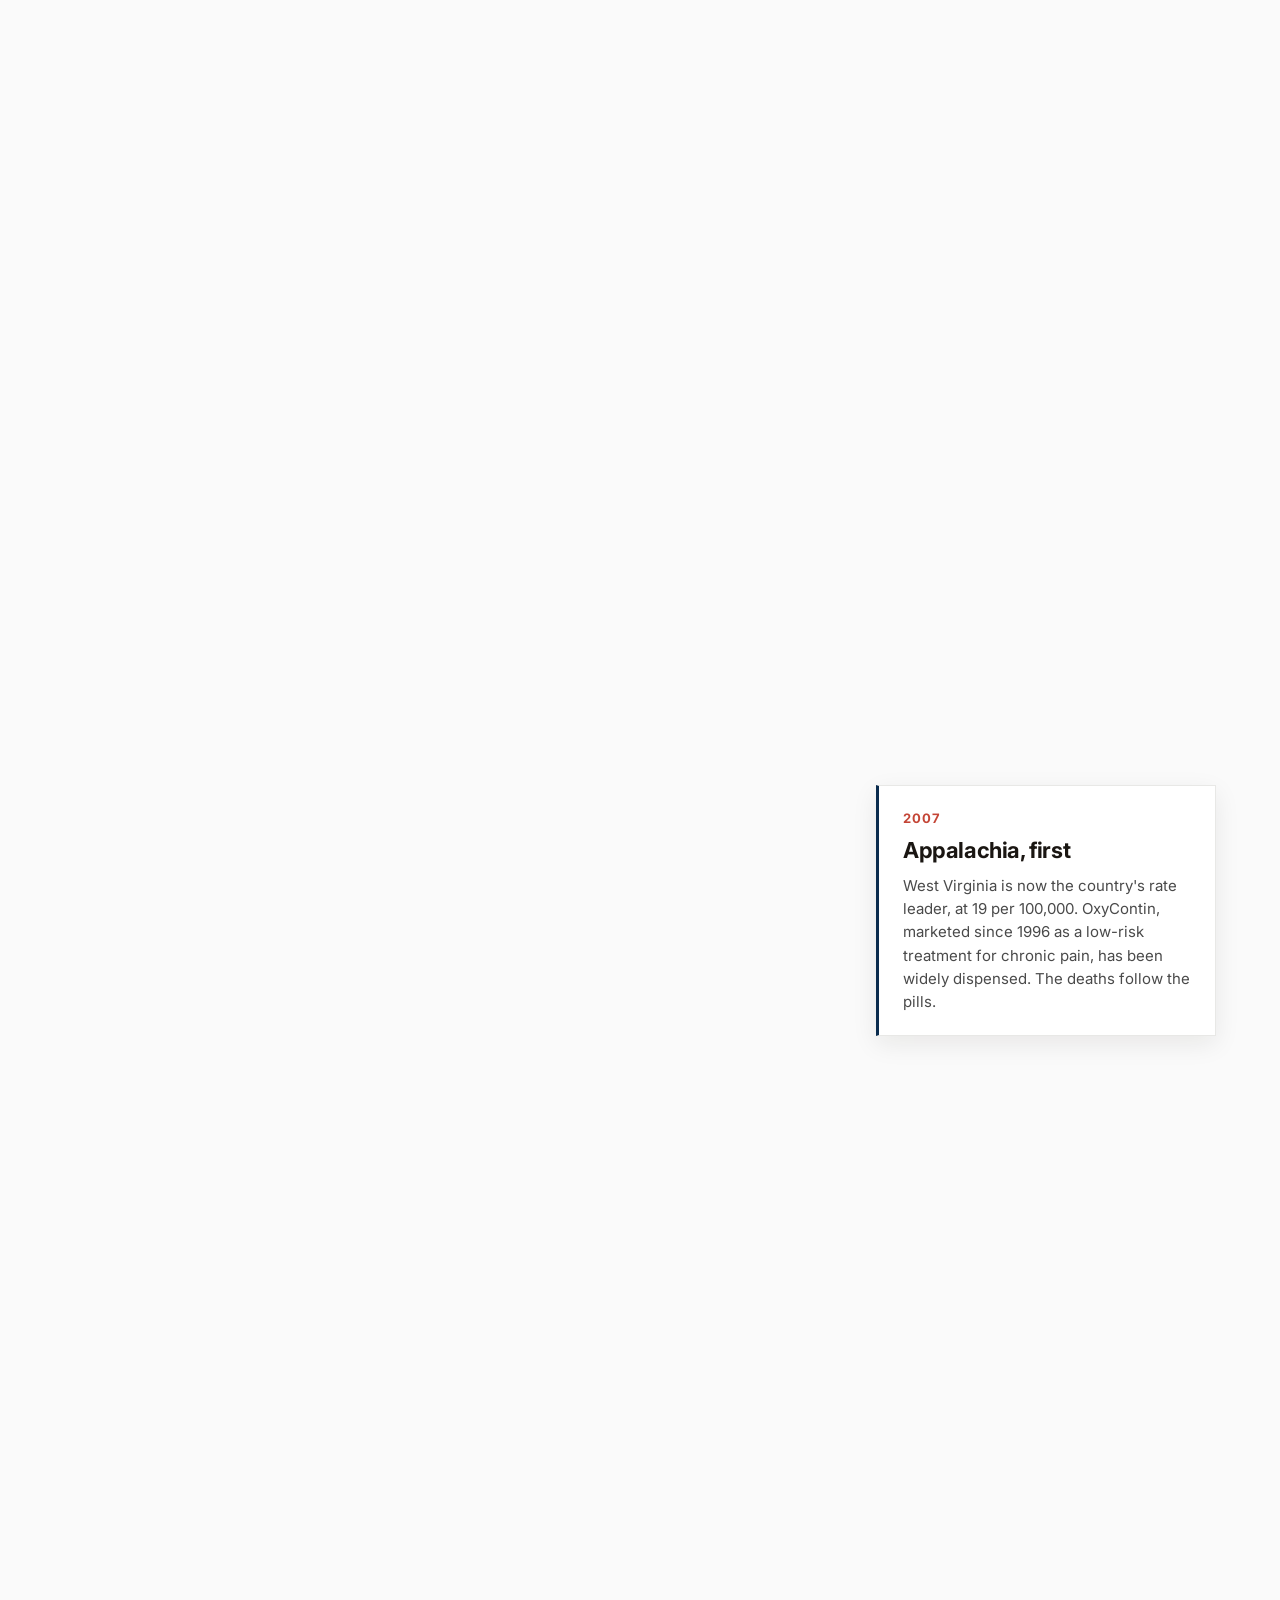
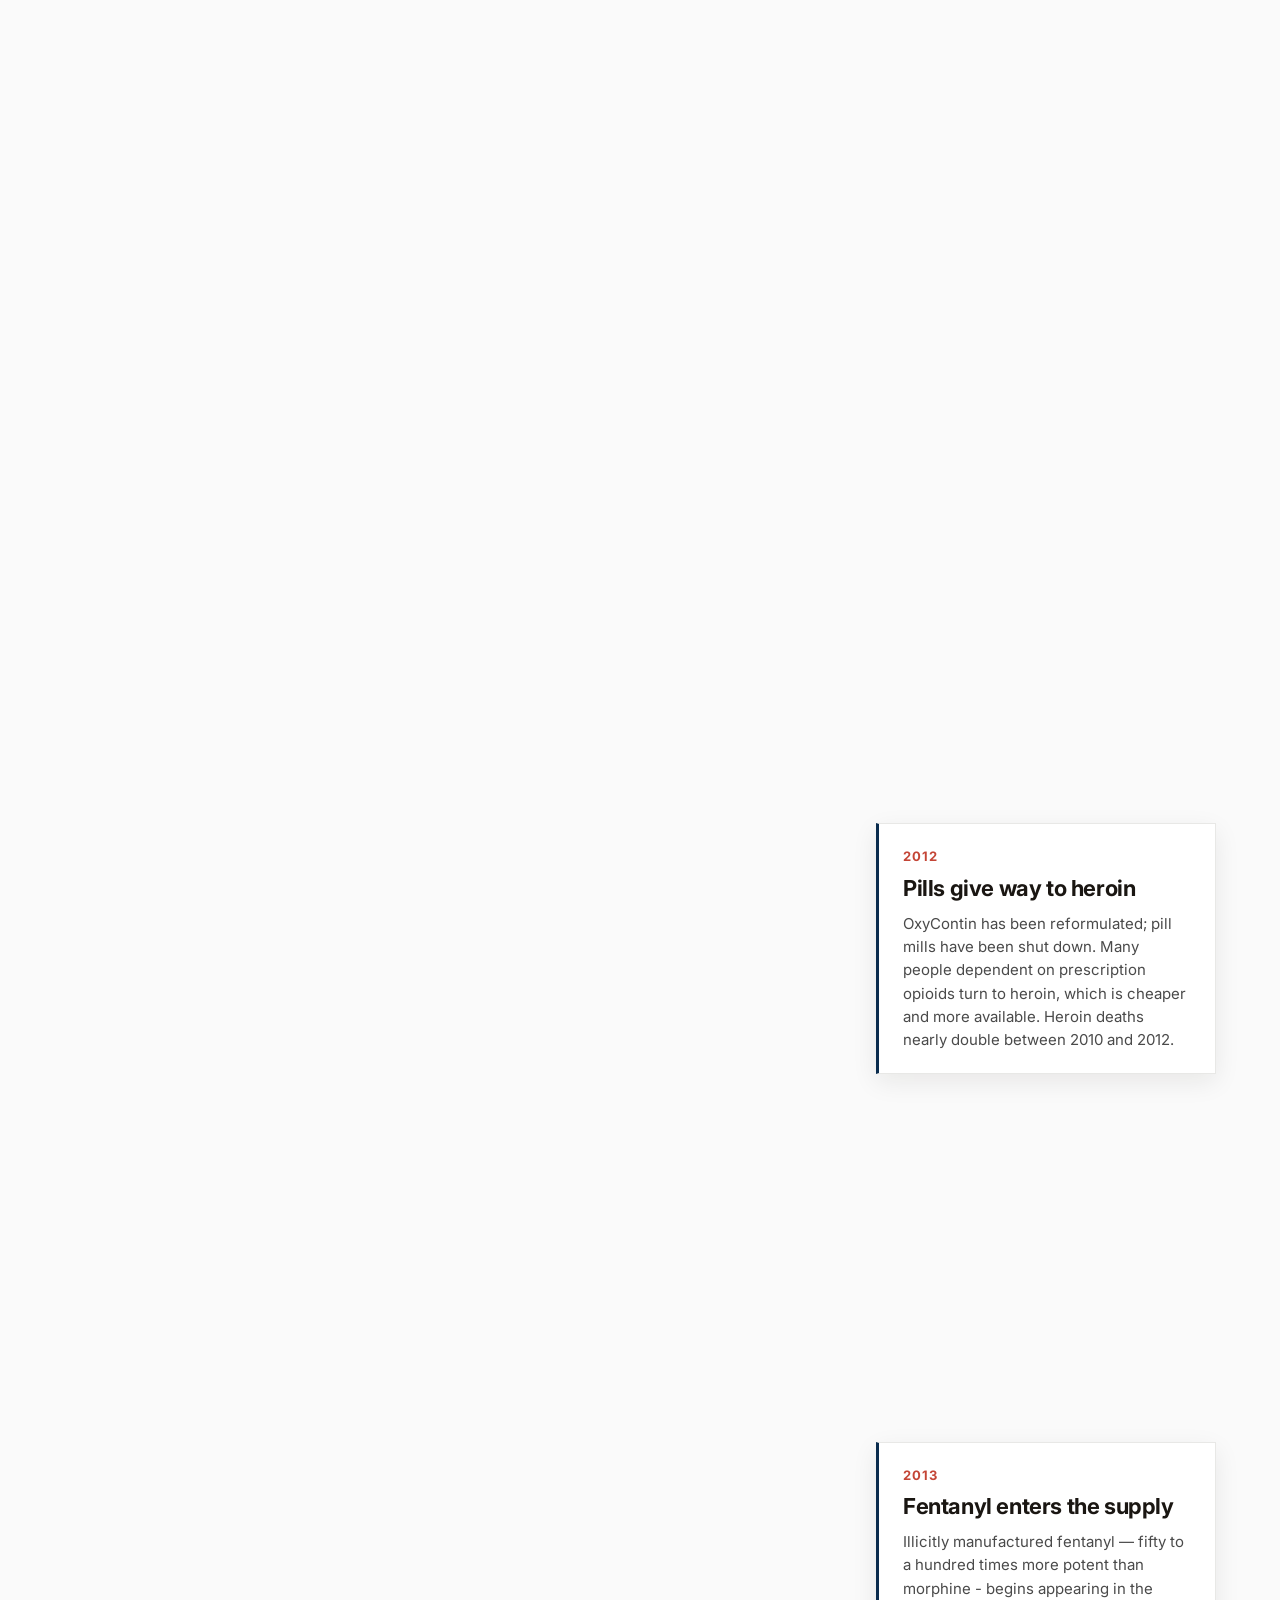
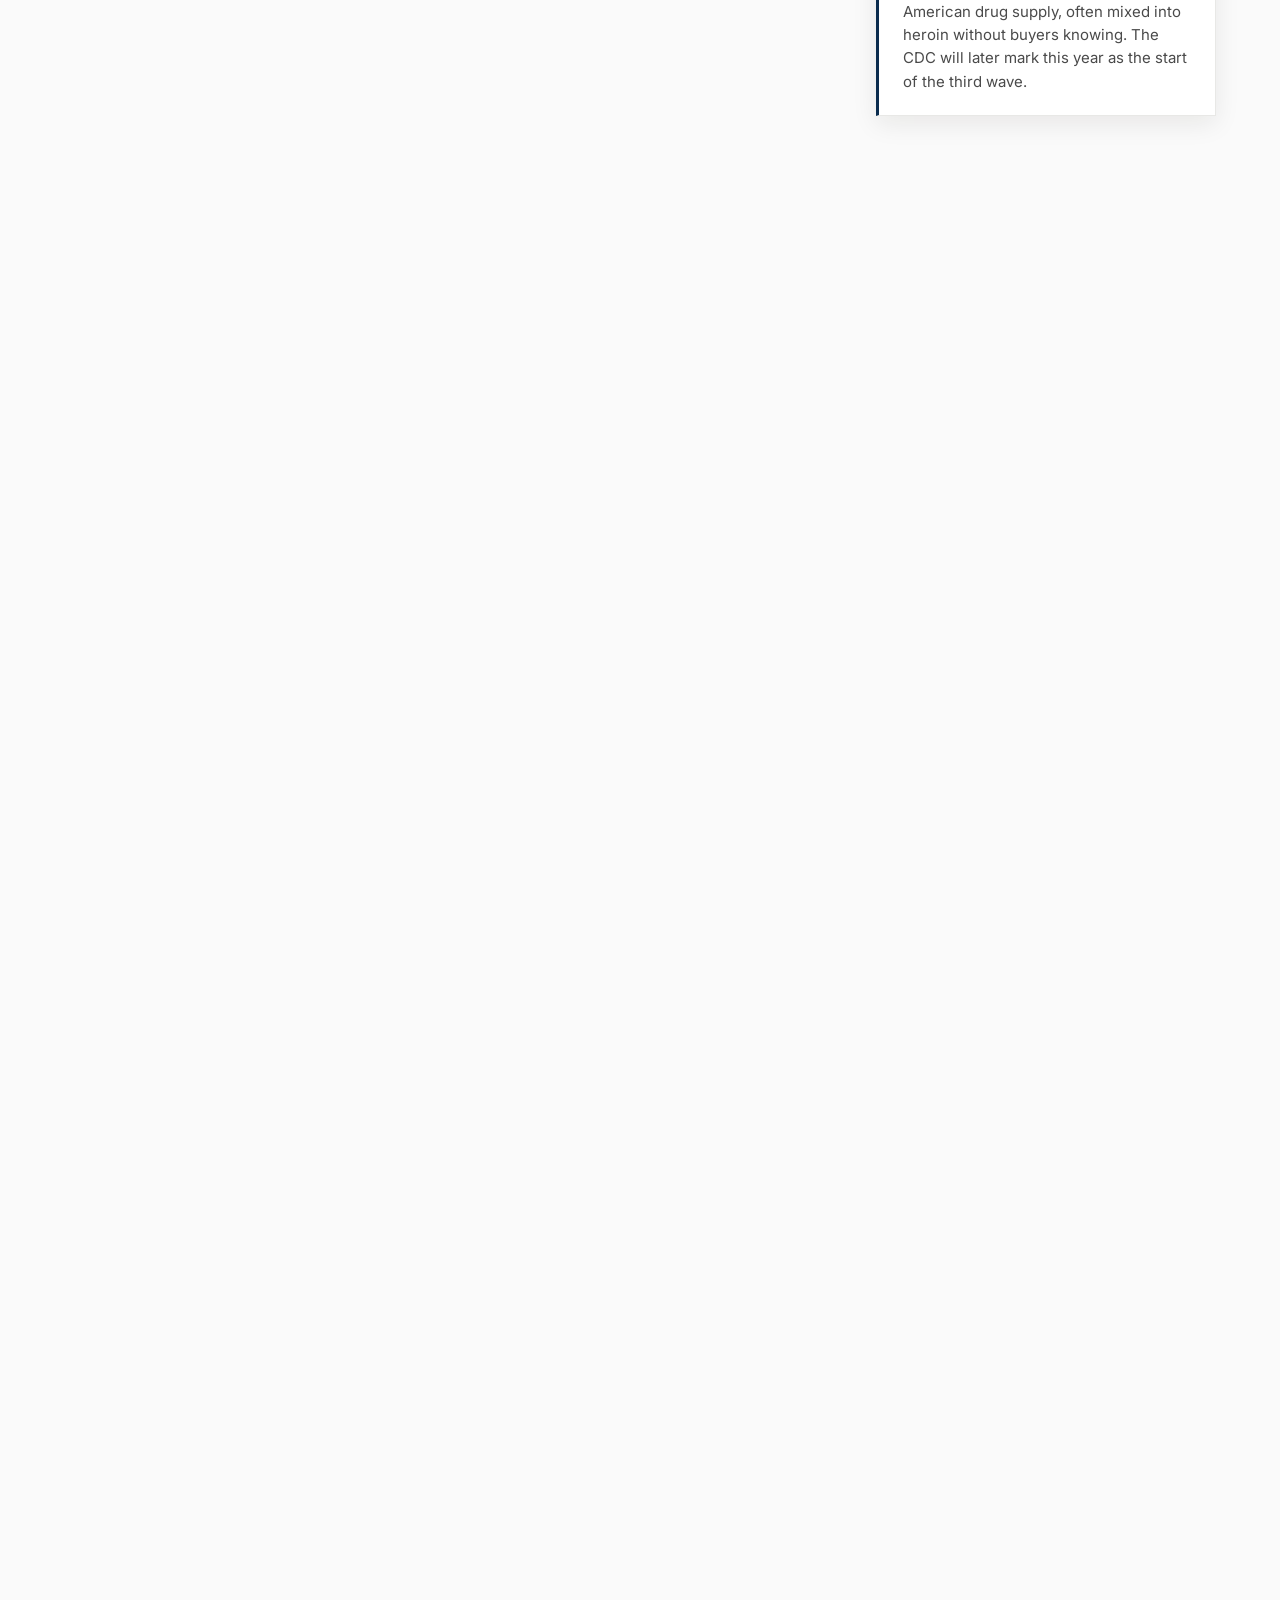
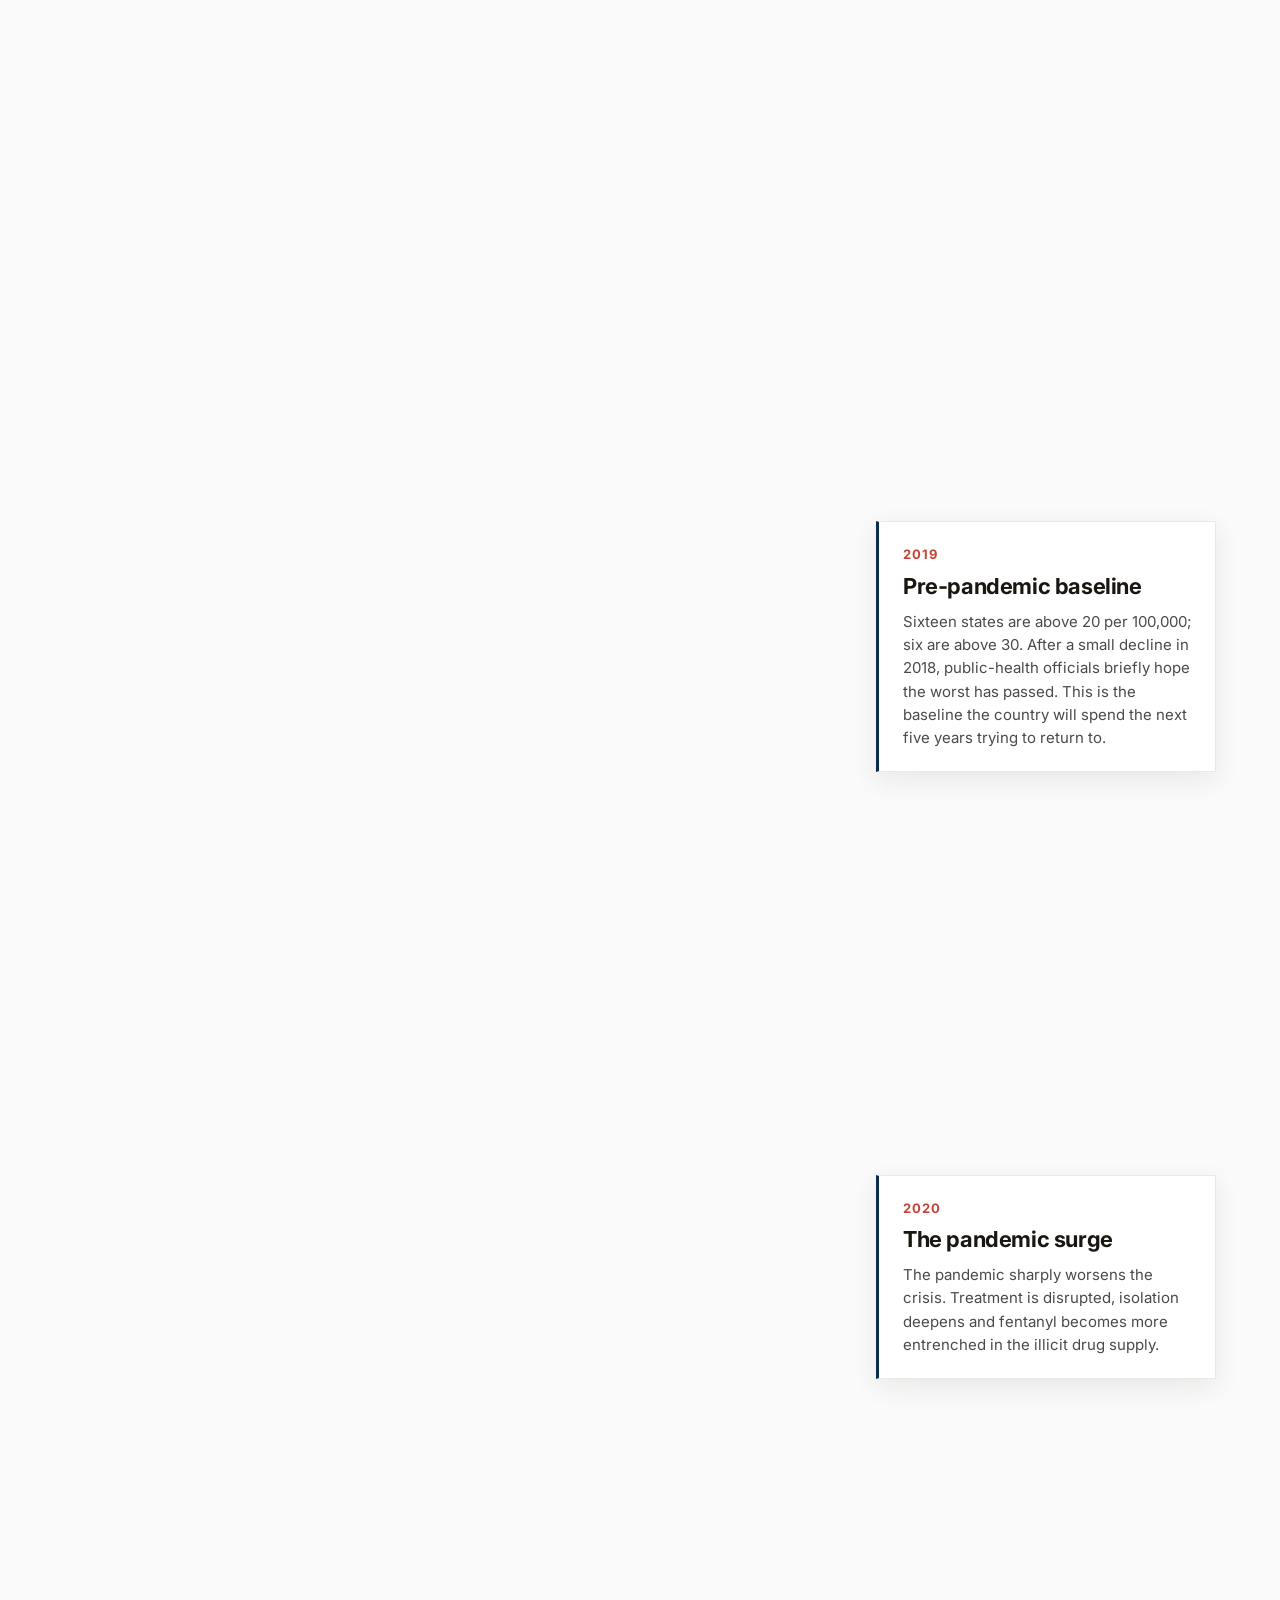
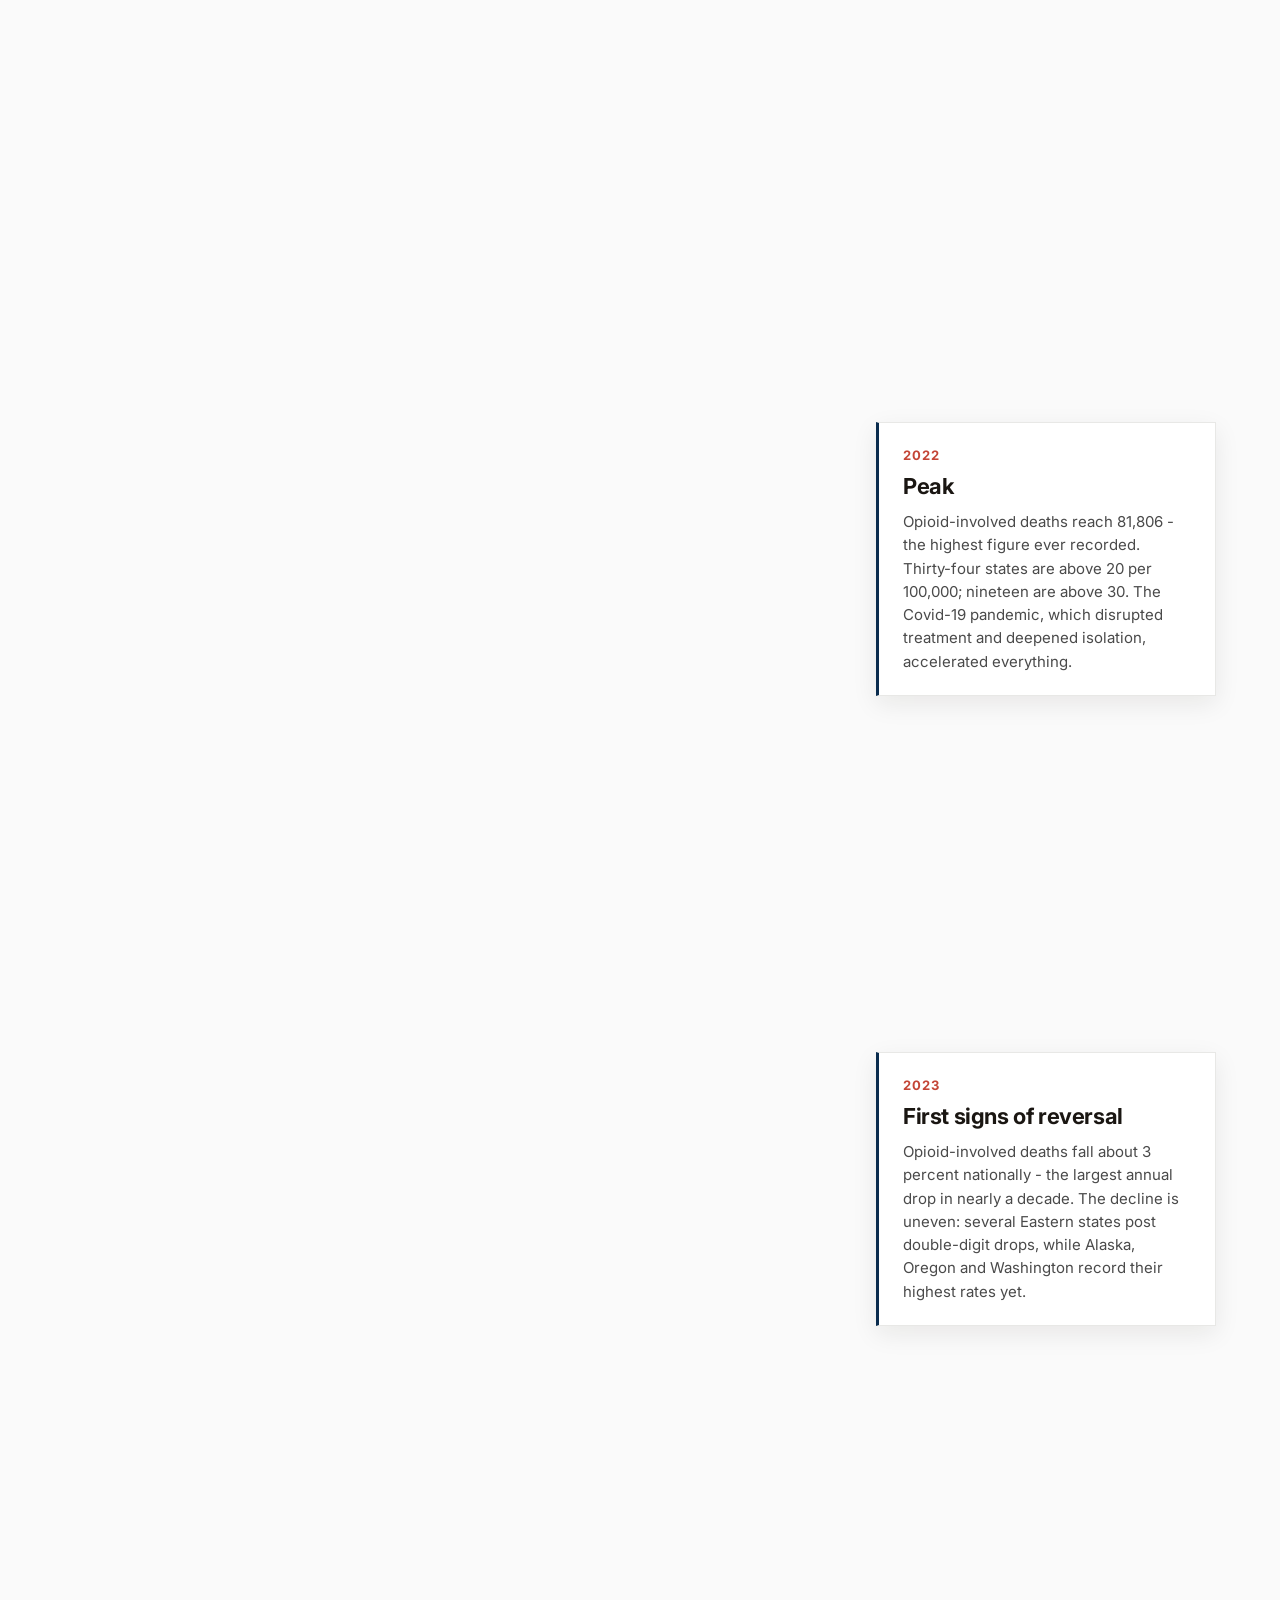
==== commit 628e4067: "update" ====
--- a/index.html
+++ b/index.html
@@ -18,6 +18,11 @@
 
 <body>
 
+  <!-- PAGE PROGRESS -->
+  <div class="page-progress" aria-hidden="true">
+    <div class="page-progress-bar" id="page-progress-bar"></div>
+  </div>
+
   <!-- HERO -->
   <section class="hero-dark" id="hero">
     <div class="hero-frame">
@@ -99,8 +104,8 @@
   <section class="chart-section chart-section-wide" id="chart-1">
     <div class="container chart-header">
       <h2 class="chart-title">In 2024, opioid overdose deaths fell sharply, nearing pre-pandemic levels but remaining
-        above 2019</h2>
-      <p class="chart-deck">Annual U.S. drug overdose deaths and opioid-involved deaths, 1999 to 2024.</p>
+        above 2019.</h2>
+      <p class="chart-deck">Annual U.S. drug overdose deaths and opioid-involved deaths, 1999 to 2024</p>
 
       <div class="chart-wrap">
         <svg id="chart1" viewBox="0 0 960 460" preserveAspectRatio="xMidYMid meet" role="img"
@@ -168,15 +173,15 @@
     </div>
   </section>
 
-  <!-- Chart 3 -->
-  <section class="chart-section chart-section-wide" id="chart-3">
+  <!-- Chart 2 -->
+  <section class="chart-section chart-section-wide" id="chart-2">
     <div class="container chart-header">
       <h2 class="chart-title">Three waves of an American epidemic</h2>
       <p class="chart-deck">Annual U.S. opioid overdose deaths by drug type, 1999 to 2024. A single death may involve
         more than one drug.</p>
 
       <div class="chart-wrap">
-        <svg id="chart3" viewBox="0 0 960 480" preserveAspectRatio="xMidYMid meet" role="img"
+        <svg id="chart2" viewBox="0 0 960 480" preserveAspectRatio="xMidYMid meet" role="img"
           aria-label="Line chart of opioid overdose deaths by drug type from 1999 to 2024, with three wave bands."></svg>
       </div>
 
@@ -184,7 +189,7 @@
     </div>
   </section>
 
-  <!-- MAP -->
+  <!-- MAP - 3 -->
   <section class="prose">
     <div class="container">
       <p>The geography of the epidemic moved with the substance.</p>
@@ -206,11 +211,11 @@
     </div>
   </section>
 
-  <section class="map-section" id="chart-2">
+  <section class="map-section" id="chart-3">
     <div class="container chart-header">
-      <h2 class="chart-title">The crisis arrived everywhere at different times.</h2>
+      <h2 class="chart-title">The crisis arrived everywhere at different times</h2>
       <p class="chart-deck">Opioid overdose death rate per 100,000 people in each state, every year from 1999 to 2024.
-        Scroll to follow the narrative arc of the crisis, or drag the slider to any year.</p>
+        Scroll to follow the narrative arc of the crisis year by year.</p>
     </div>
 
     <div class="scrolly" id="scrolly">
@@ -222,19 +227,6 @@
 
         <svg id="map" viewBox="0 0 975 610" preserveAspectRatio="xMidYMid meet" role="img"
           aria-label="Map of the United States showing opioid overdose death rates by state."></svg>
-
-        <!-- Year dragger -->
-        <div class="year-scrubber">
-          <div class="scrubber-track">
-            <input type="range" id="year-slider" min="1999" max="2024" step="1" value="1999"
-              aria-label="Year selector: drag to change the year shown on the map" />
-            <div class="scrubber-ticks" id="scrubber-ticks"></div>
-          </div>
-          <div class="scrubber-bounds">
-            <span>1999</span>
-            <span>2024</span>
-          </div>
-        </div>
 
         <div class="map-legend">
           <div class="legend-row">
@@ -270,11 +262,11 @@
 
     <div class="container">
       <p class="chart-source-mini">Analysis of CDC WONDER data. Rates are age-adjusted to the 2000 U.S. standard
-        population. Hover any state for detail, or drag the year slider to explore.</p>
-    </div>
-  </section>
-
-  <!-- CHART 4 -->
+        population. Hover any state for detail.</p>
+    </div>
+  </section>
+
+  <!-- Chart 4 -->
   <section class="prose">
     <div class="container">
       <p>The 2024 drop was not a single national event. It was fifty different events with different shapes.</p>
@@ -298,7 +290,7 @@
 
   <section class="chart-section chart-section-wide" id="chart-4">
     <div class="container chart-header">
-      <h2 class="chart-title" id="chart4-title">Every state recorded fewer opioid deaths in 2024 - but about half remain
+      <h2 class="chart-title" id="chart4-title">Every state recorded fewer opioid deaths in 2024 — but about half remain
         above 2019</h2>
       <p class="chart-deck" id="chart4-deck">Percent change in opioid overdose death rate per 100,000 people, 2023 to
         2024.</p>
@@ -321,7 +313,7 @@
   <!-- CHART 5 -->
   <section class="prose">
     <div class="container">
-      <p>The decline was not distributed equally across the populations inside it.</p>
+      <p>The decline was not distributed equally across the populations inside it</p>
 
       <p>Looking back to 2019, only one demographic group has a lower opioid overdose death rate than before the
         pandemic. Adults aged 18 to 25 fell from 13.3 deaths per 100,000 to 9.3 - a 30 percent decline, the
@@ -342,10 +334,10 @@
 
   <section class="chart-section chart-section-wide" id="chart-5">
     <div class="container chart-header">
-      <h2 class="chart-title">Some groups remain far above their 2019 levels.</h2>
+      <h2 class="chart-title">Some groups remain far above their 2019 levels</h2>
       <p class="chart-deck">In 2024, AIAN people had the highest opioid overdose death rate
         of any racial group, and adults aged 26 to 44 had the highest of any age group. Adults aged 18 to 25 are the
-        only age group below their pre-pandemic level. Death rate per 100,000 people.</p>
+        only age group below their pre-pandemic level. Death rate per 100,000 people, 2019 vs. 2024.</p>
 
       <div class="chart-wrap">
         <svg id="chart5" viewBox="0 0 960 720" preserveAspectRatio="xMidYMid meet" role="img"
@@ -391,6 +383,8 @@
   <!-- COLOPHON -->
   <footer class="colophon">
     <div class="container">
+      <p class="byline">Data analysis, reporting, charts, web design by <a href="https://mehedimarof.com/"
+          target="_blank" rel="noopener"><strong>Mehedi Marof</strong></a></p>
       <h3>Notes on the data</h3>
       <p>All death-certificate counts in this piece come from the National Vital Statistics System, processed by the
         Centers for Disease Control and Prevention and accessed through the CDC WONDER multiple-cause-of-death online
@@ -412,9 +406,6 @@
         Brief No. 549, January 2026. Garnett MF, Mini&ntilde;o AM, "Drug overdose deaths in the United States,
         2003&ndash;2023," NCHS Data Brief No. 522, December 2024. Brian Mann, NPR, on PBS NewsHour, May 2025. Friedman J
         et al., medRxiv preprint, December 2025.</p>
-
-      <p class="byline">Data analysis, reporting, charts, web design by <a href="https://mehedimarof.com/"
-          target="_blank" rel="noopener"><strong>Mehedi Marof</strong></a></p>
     </div>
   </footer>
 
@@ -426,11 +417,44 @@
   <script src="js/tooltip.js"></script>
   <script src="js/hero.js"></script>
   <script src="js/chart1.js"></script>
-  <script src="js/chart3.js"></script>
+  <script src="js/chart2.js"></script>
   <script src="js/chart4.js"></script>
   <script src="js/chart5.js"></script>
   <script src="js/map.js"></script>
 
+  <!-- PAGE PROGRESS SCRIPT -->
+  <script>
+    (function () {
+      const bar = document.getElementById("page-progress-bar");
+      if (!bar) return;
+
+      function updateProgress() {
+        const scrollTop = window.scrollY;
+        const pageHeight = document.documentElement.scrollHeight - window.innerHeight;
+        const progress = pageHeight > 0 ? (scrollTop / pageHeight) * 100 : 0;
+
+        bar.style.width = Math.min(100, Math.max(0, progress)) + "%";
+      }
+
+      let ticking = false;
+
+      window.addEventListener("scroll", function () {
+        if (!ticking) {
+          requestAnimationFrame(function () {
+            updateProgress();
+            ticking = false;
+          });
+
+          ticking = true;
+        }
+      }, { passive: true });
+
+      window.addEventListener("resize", updateProgress);
+
+      updateProgress();
+    })();
+  </script>
+
 </body>
 
 </html>
--- a/style.css
+++ b/style.css
@@ -56,6 +56,26 @@
 
 .container.chart-header {
   max-width: var(--w-wide);
+}
+
+/* PAGE PROGRESS */
+
+.page-progress {
+  position: fixed;
+  top: 0;
+  left: 0;
+  width: 100%;
+  height: 3px;
+  z-index: 10000;
+  background: transparent;
+  pointer-events: none;
+}
+
+.page-progress-bar {
+  width: 0%;
+  height: 100%;
+  background: var(--c-rust);
+  transition: width 80ms linear;
 }
 
 /* HERO */
@@ -464,7 +484,7 @@
   aspect-ratio: 960 / 460;
 }
 
-#chart3 {
+#chart2 {
   aspect-ratio: 960 / 480;
 }
 
@@ -629,7 +649,7 @@
 
 #map {
   width: 100%;
-  max-width: 760px;
+  max-width: 860px;
   max-height: 70vh;
   height: auto;
   margin: 0 0 0 32px;
@@ -767,98 +787,6 @@
   stroke-width: 0.8px;
 }
 
-.year-scrubber {
-  position: absolute;
-  top: 24px;
-  right: 64px;
-  z-index: 4;
-  width: 240px;
-  padding: 12px 14px;
-  background: rgba(250, 250, 250, 0.92);
-  border: 1px solid var(--rule);
-  font-size: 11px;
-  color: var(--ink-2);
-}
-
-.scrubber-track {
-  position: relative;
-  height: 30px;
-  margin: 4px 0 2px;
-}
-
-.year-scrubber input[type="range"] {
-  appearance: none;
-  -webkit-appearance: none;
-  position: absolute;
-  top: 12px;
-  left: 0;
-  z-index: 2;
-  width: 100%;
-  height: 4px;
-  margin: 0;
-  background: var(--rule-strong);
-  border-radius: 2px;
-  outline: none;
-  cursor: pointer;
-}
-
-.year-scrubber input[type="range"]::-webkit-slider-thumb {
-  appearance: none;
-  -webkit-appearance: none;
-  width: 14px;
-  height: 14px;
-  background: var(--c-rust);
-  border: 2px solid var(--bg);
-  border-radius: 50%;
-  box-shadow: 0 1px 3px rgba(0, 0, 0, 0.2);
-  cursor: grab;
-}
-
-.year-scrubber input[type="range"]::-webkit-slider-thumb:active {
-  cursor: grabbing;
-}
-
-.year-scrubber input[type="range"]::-moz-range-thumb {
-  width: 14px;
-  height: 14px;
-  background: var(--c-rust);
-  border: 2px solid var(--bg);
-  border-radius: 50%;
-  cursor: grab;
-}
-
-.scrubber-ticks {
-  position: absolute;
-  top: 22px;
-  left: 0;
-  right: 0;
-  height: 6px;
-  pointer-events: none;
-}
-
-.scrubber-tick {
-  position: absolute;
-  top: 0;
-  width: 1px;
-  height: 4px;
-  background: var(--rule-strong);
-  transform: translateX(-50%);
-}
-
-.scrubber-tick.is-narrative {
-  width: 2px;
-  height: 6px;
-  background: var(--ink-3);
-}
-
-.scrubber-bounds {
-  display: flex;
-  justify-content: space-between;
-  margin-top: 2px;
-  font-size: 10px;
-  color: var(--ink-3);
-  letter-spacing: 0.04em;
-}
 
 .steps {
   position: relative;
@@ -1094,14 +1022,6 @@
     line-height: 1.35;
   }
 
-  .year-scrubber {
-    top: 92px;
-    left: 16px;
-    right: 16px;
-    width: auto;
-    padding: 10px 12px;
-  }
-
   .map-legend {
     left: 16px;
     right: 16px;
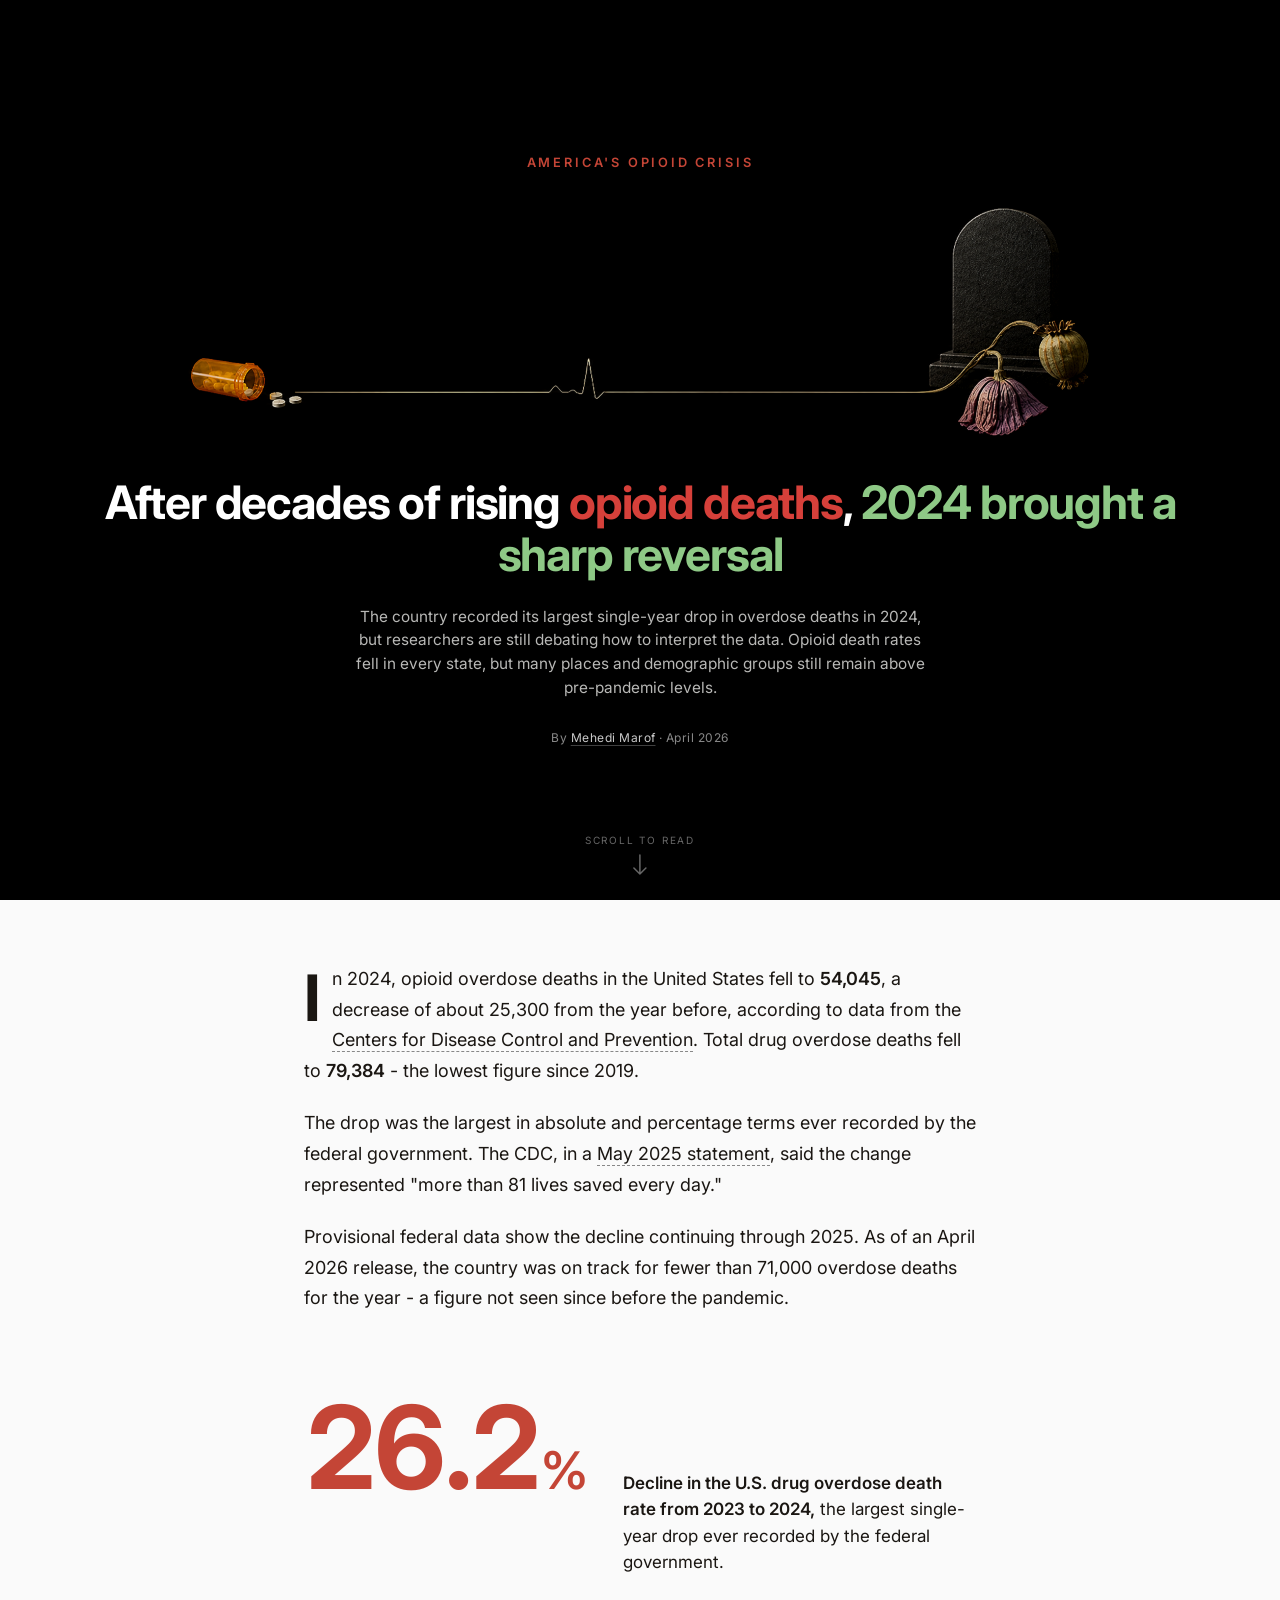
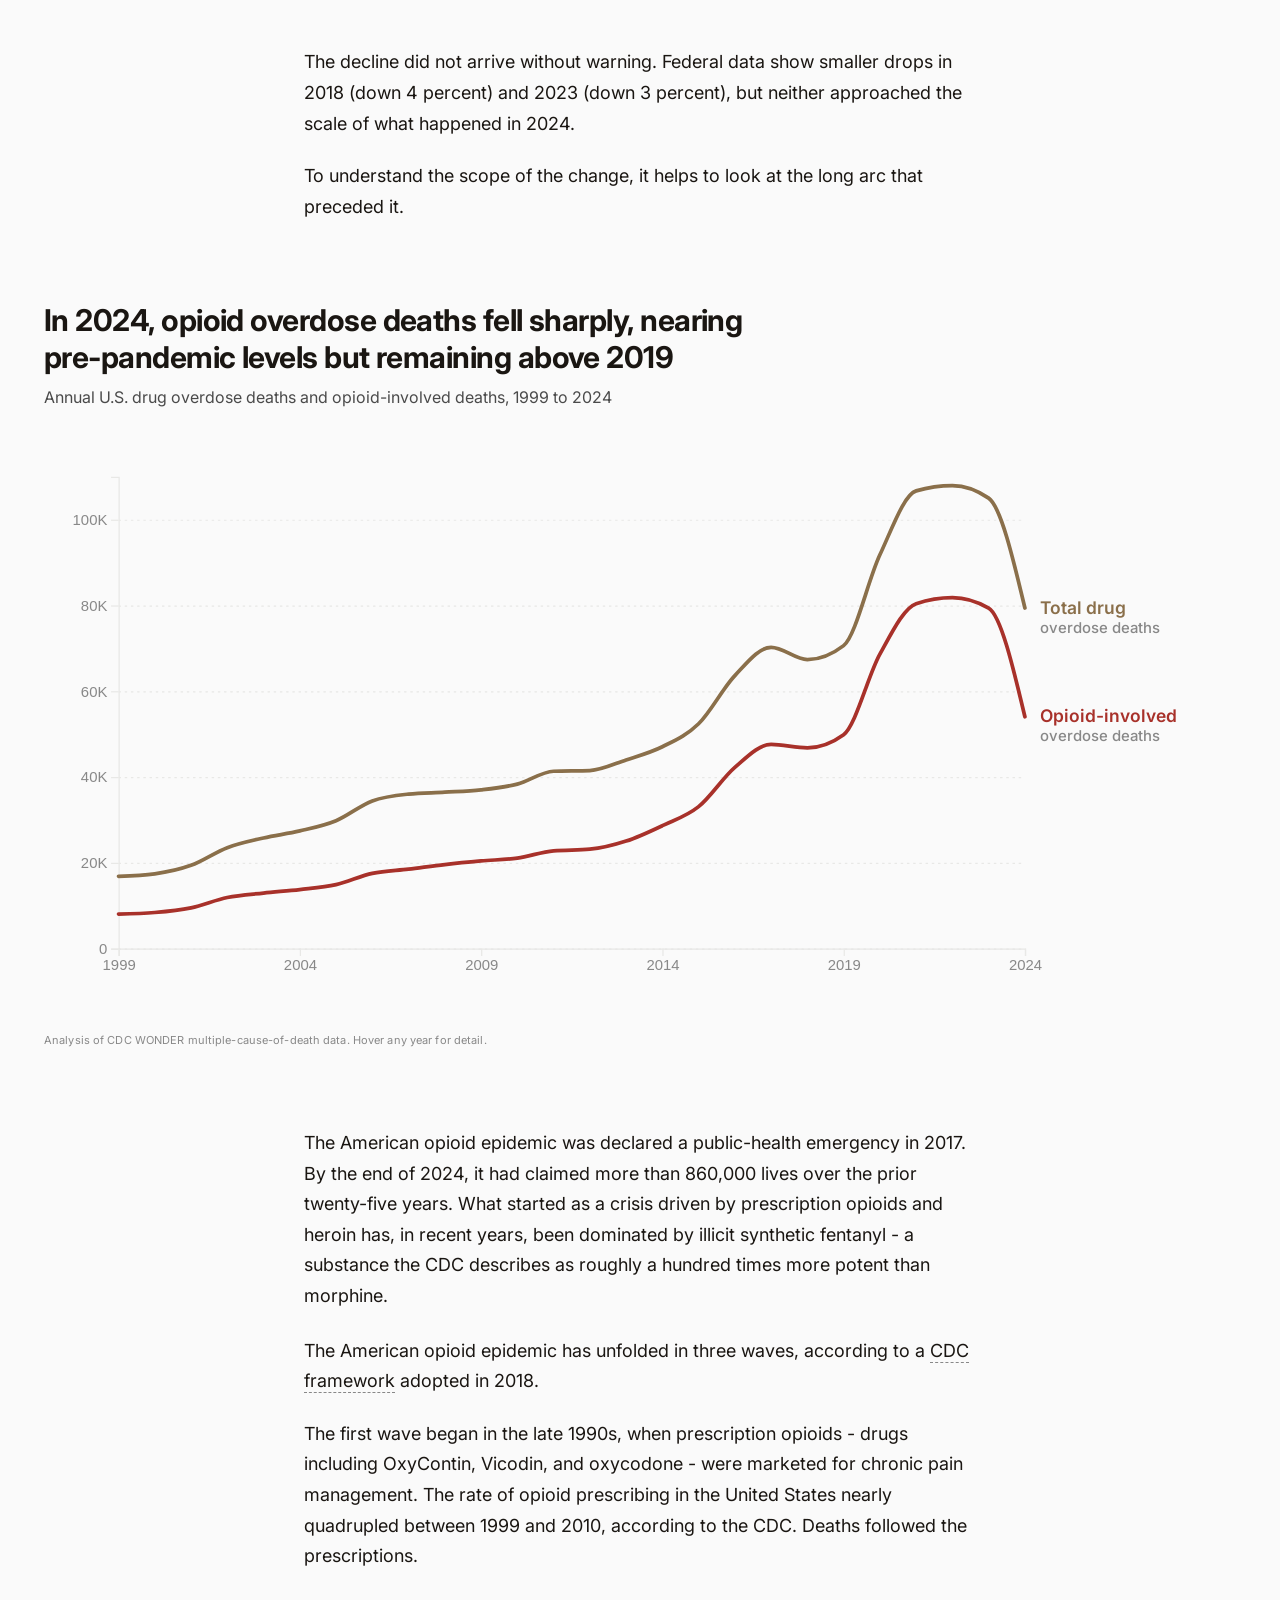
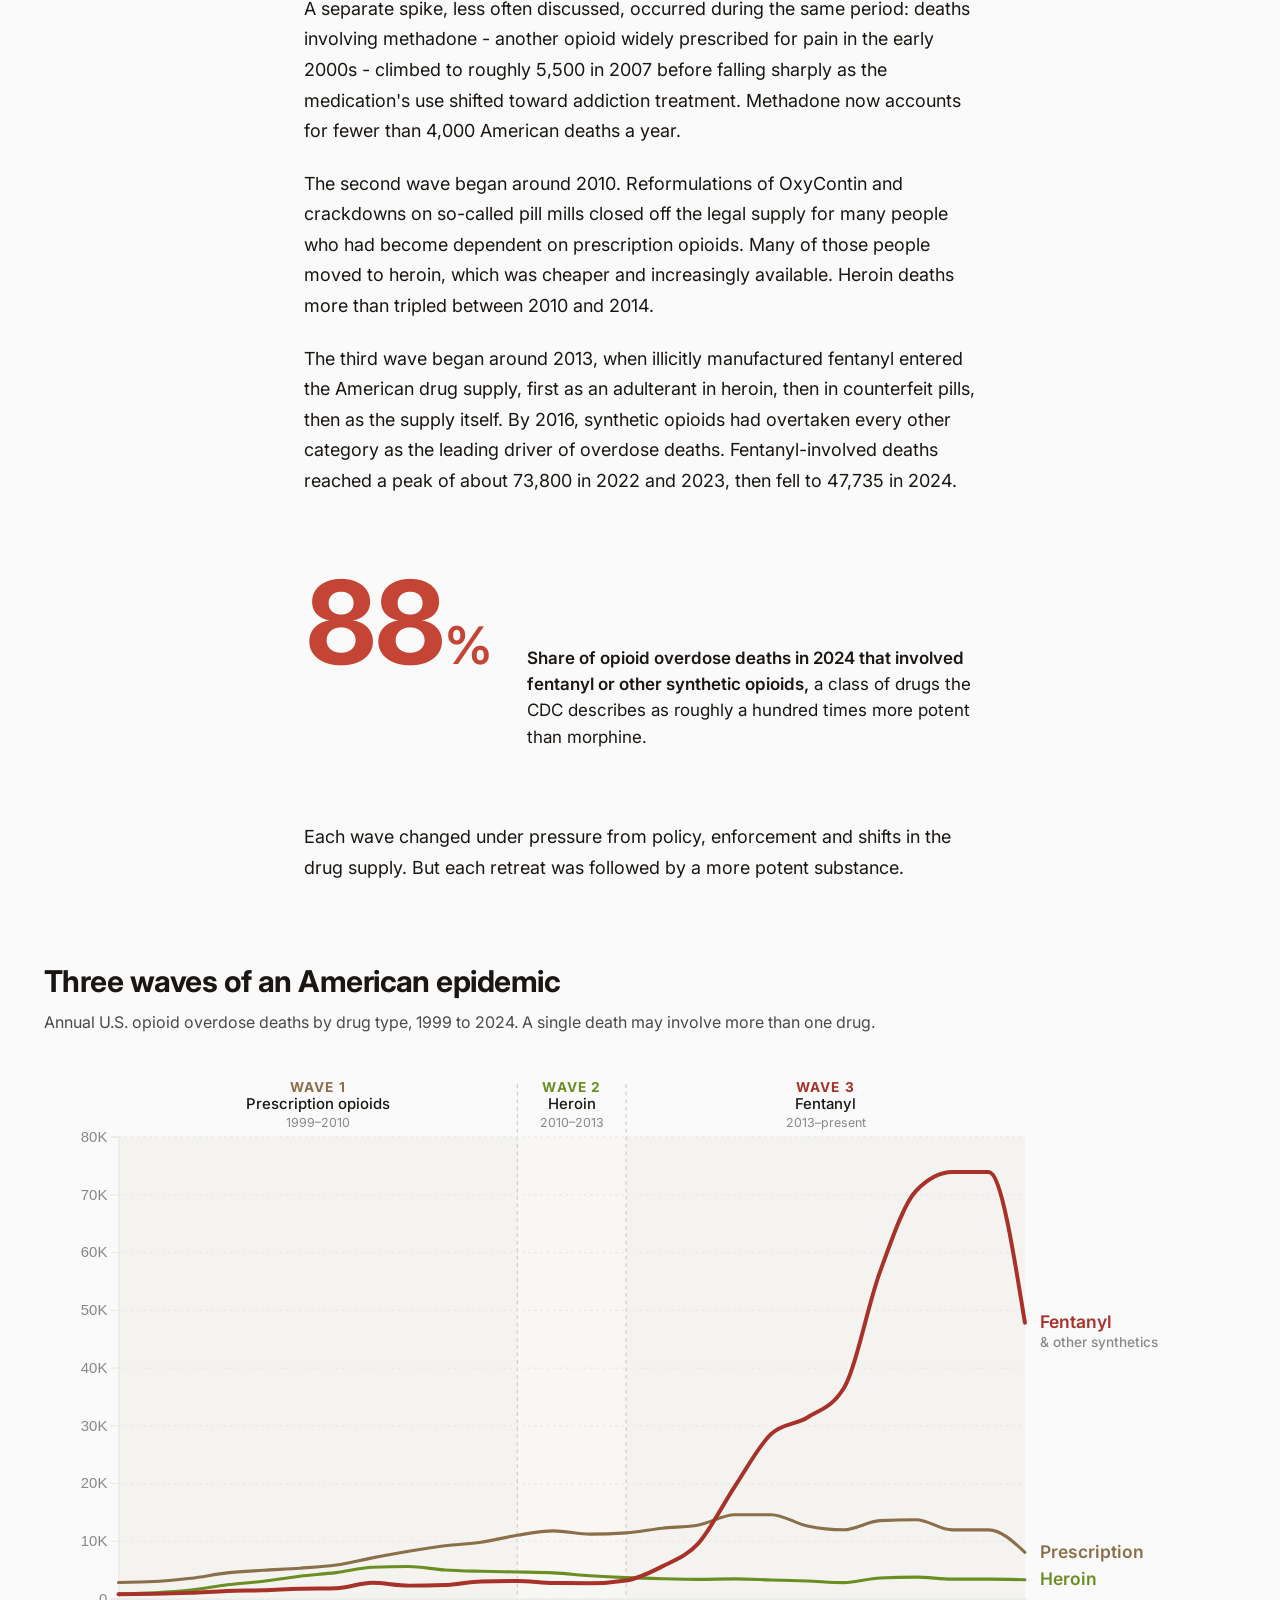
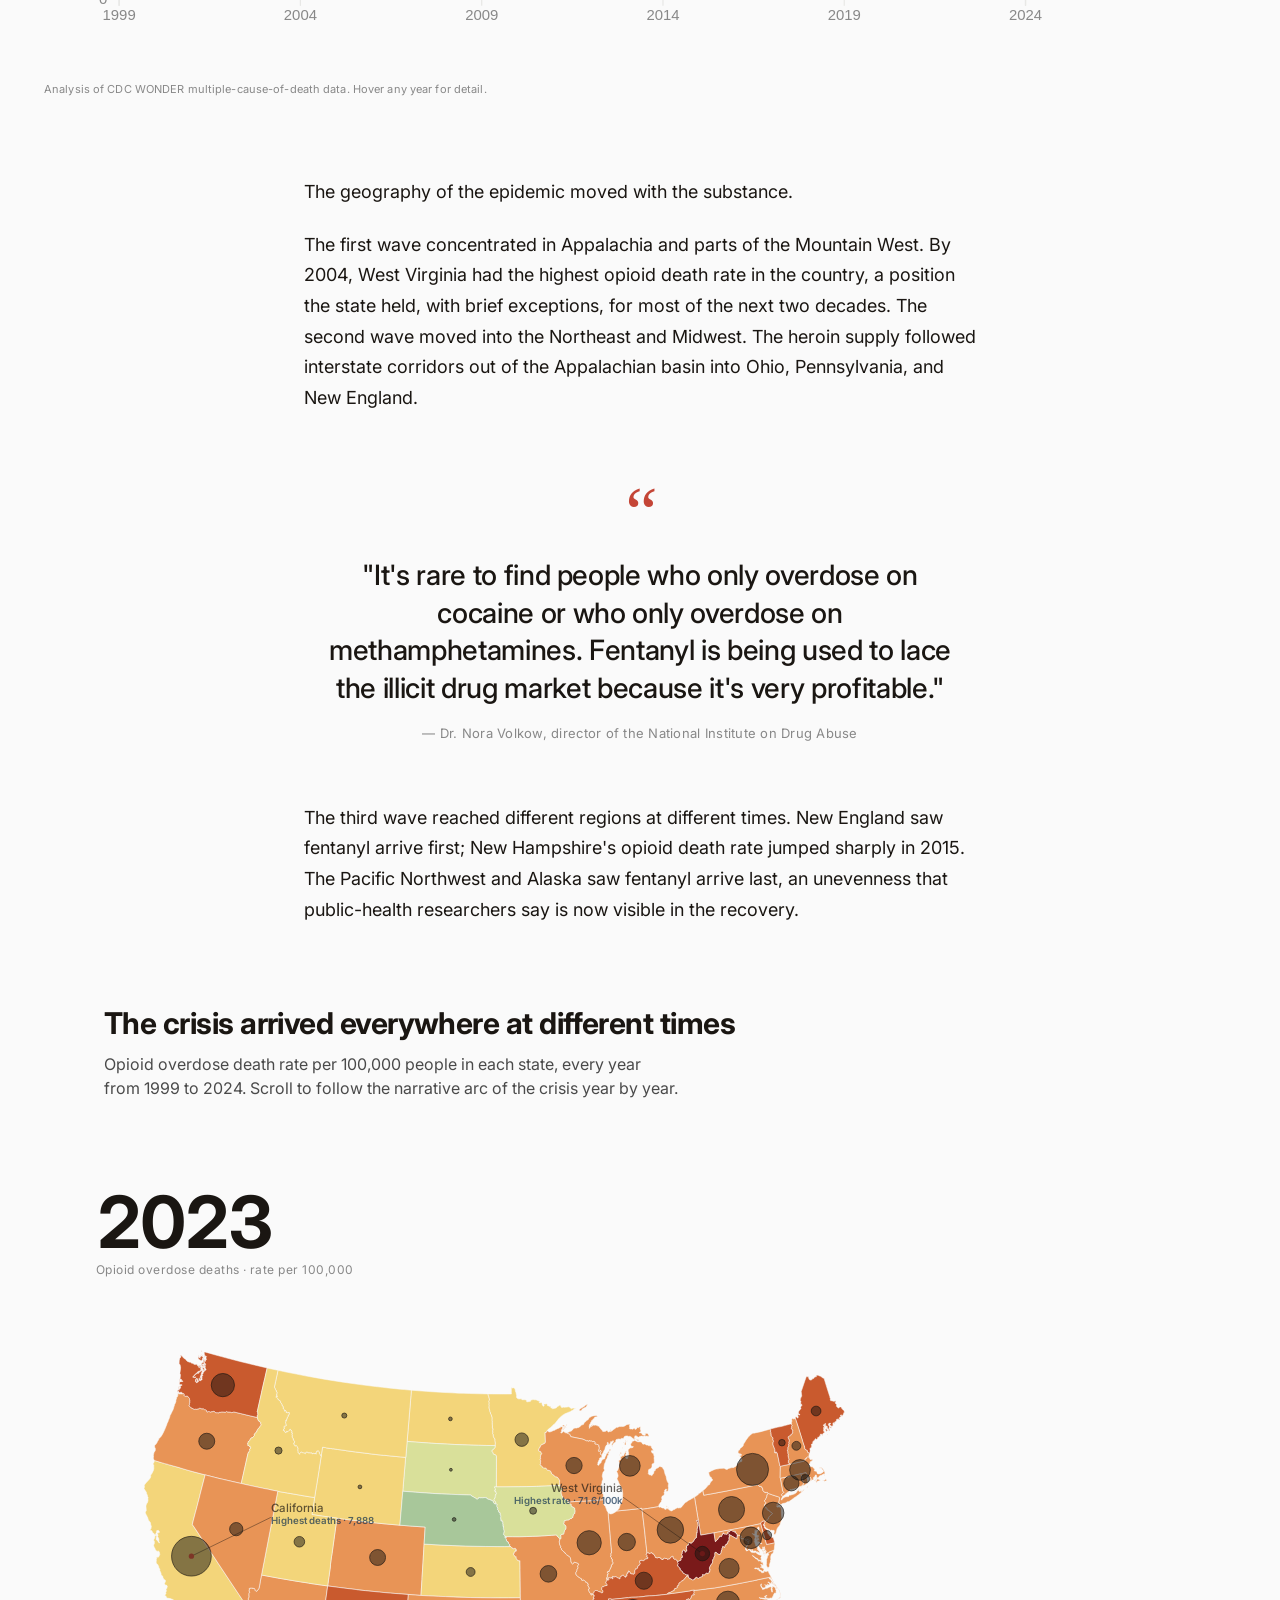
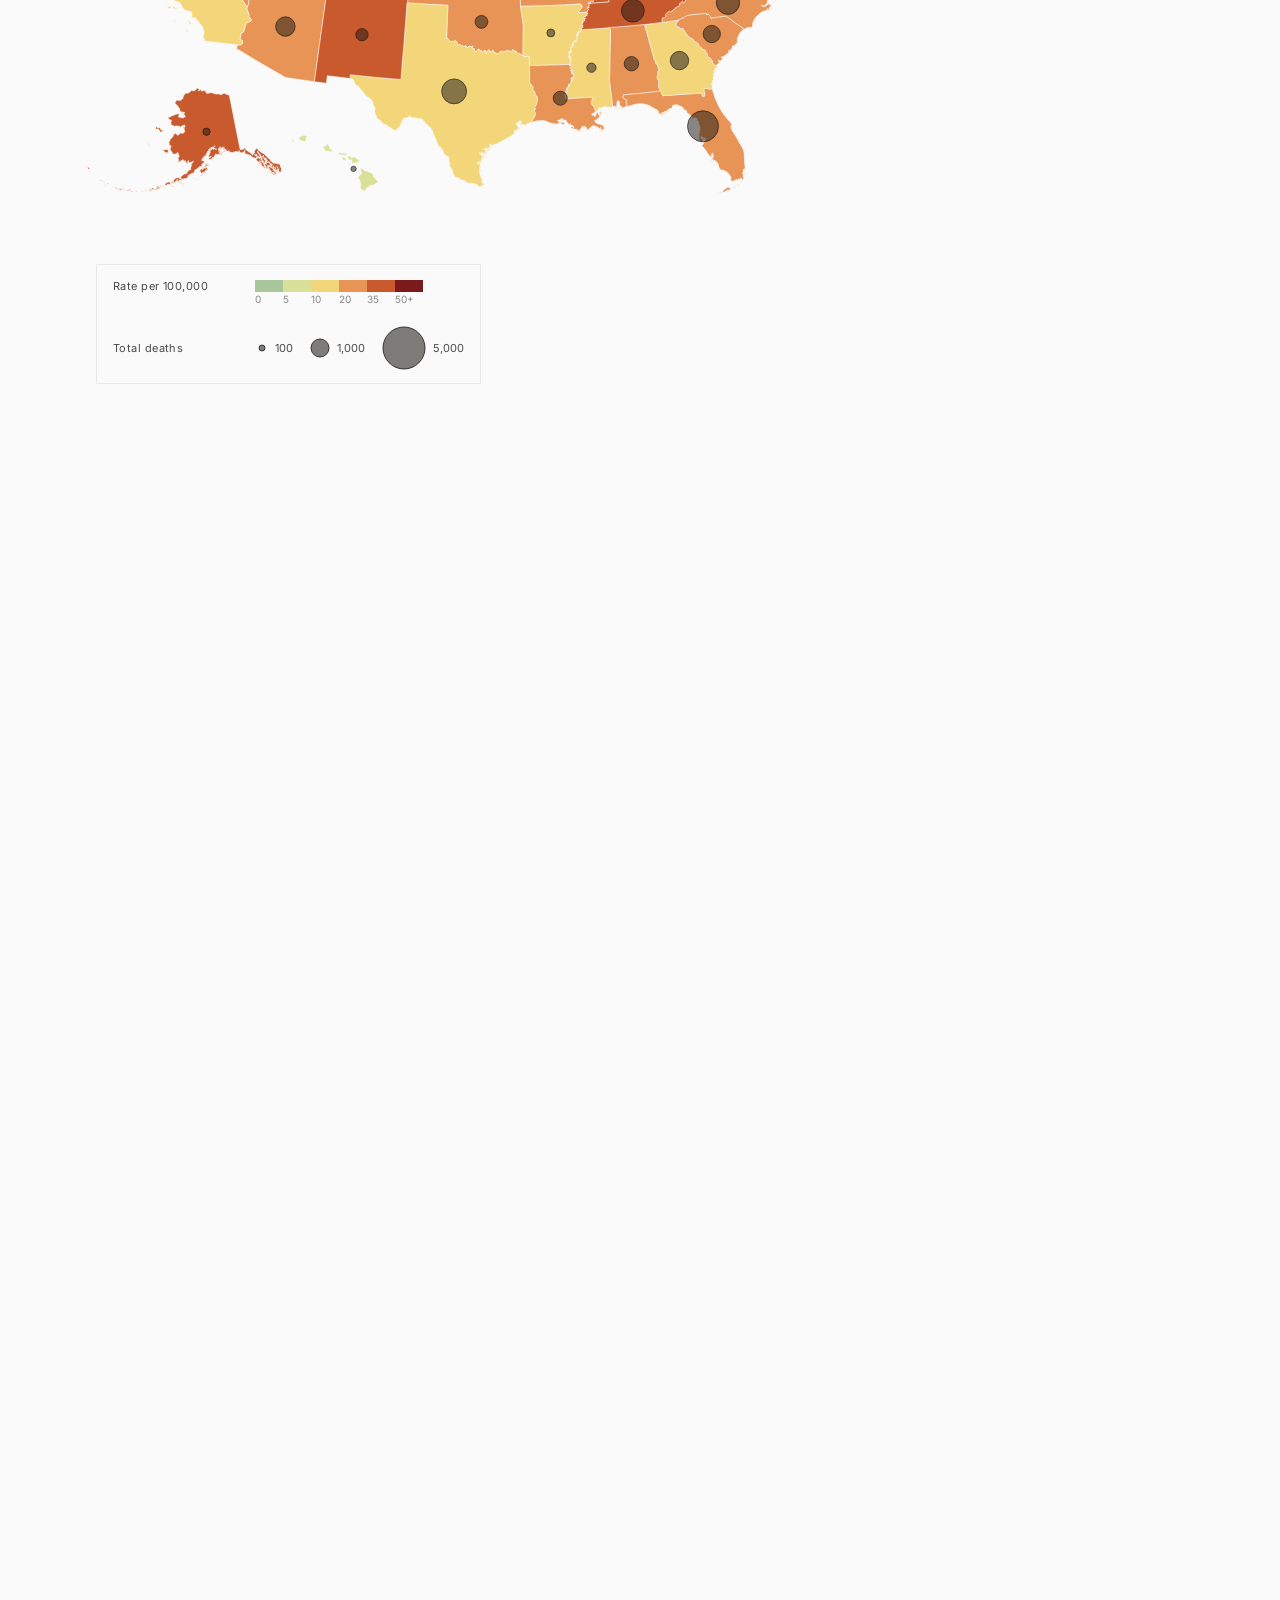
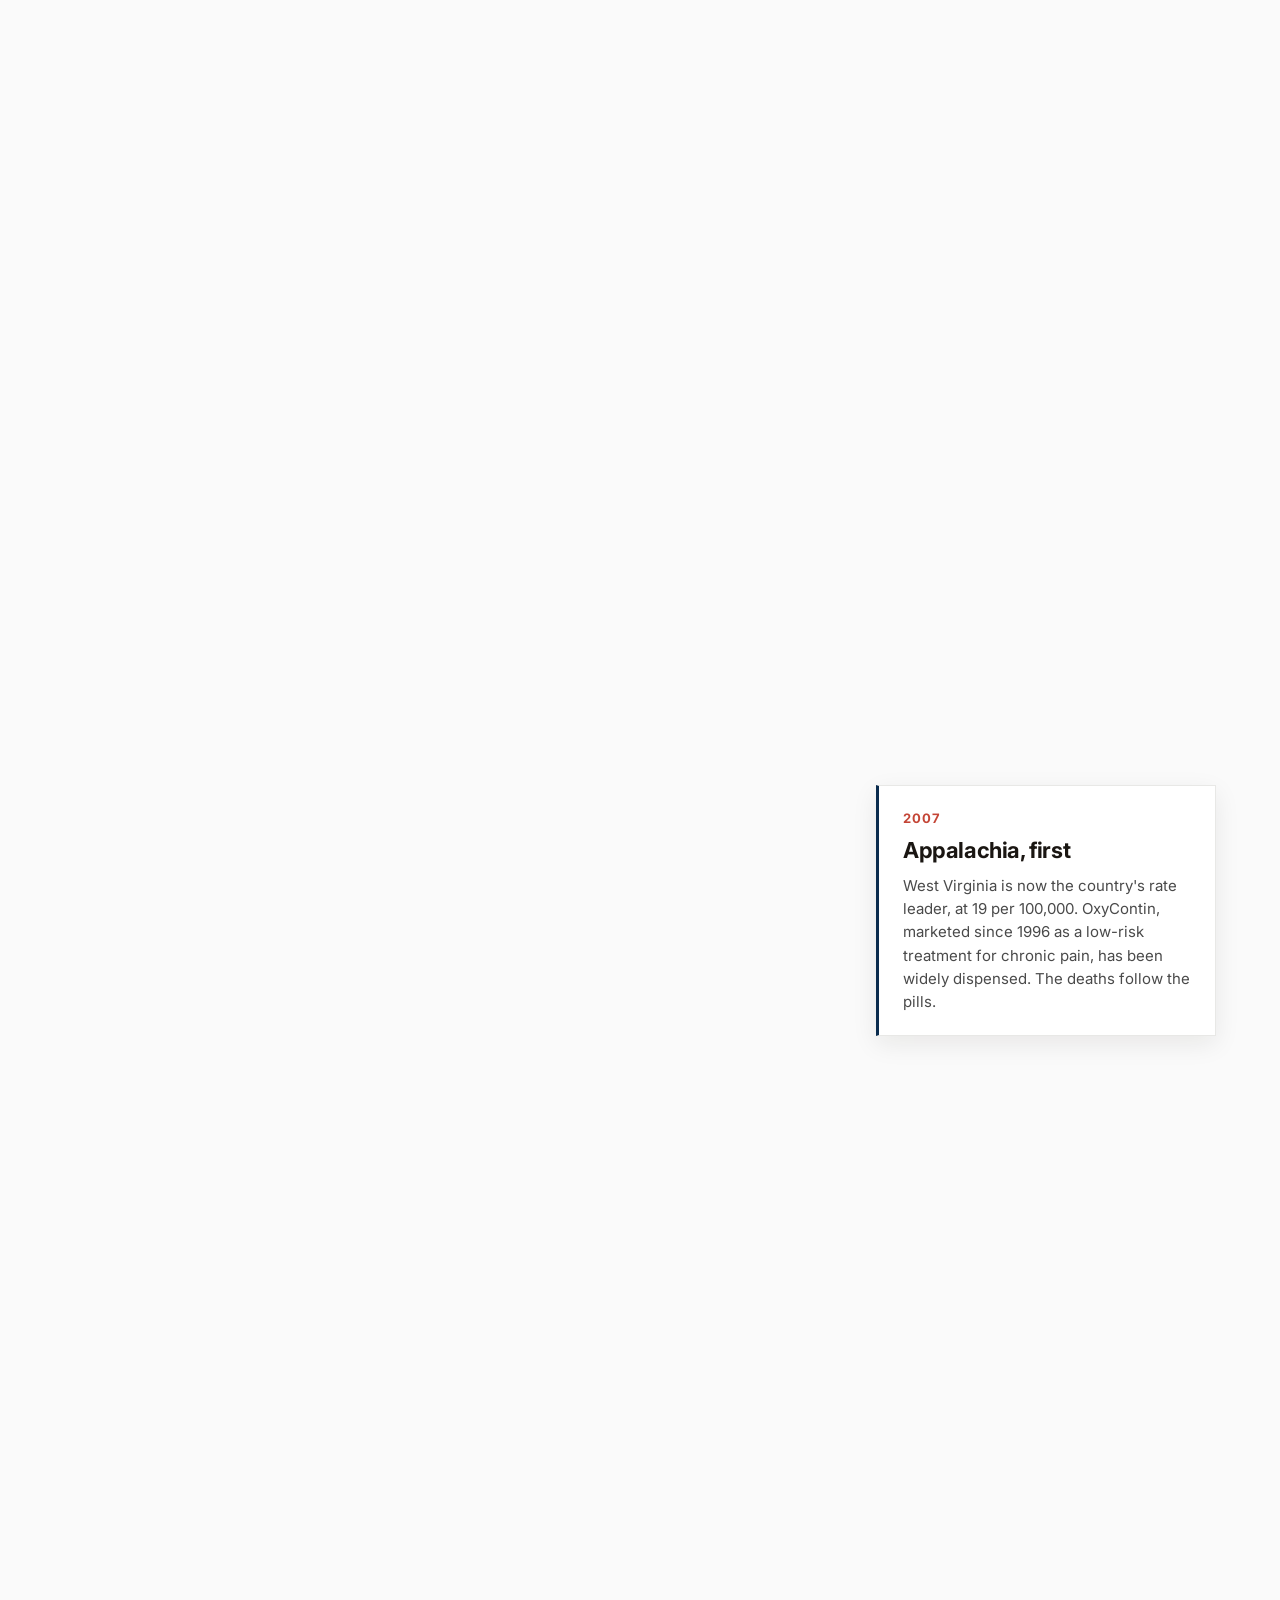
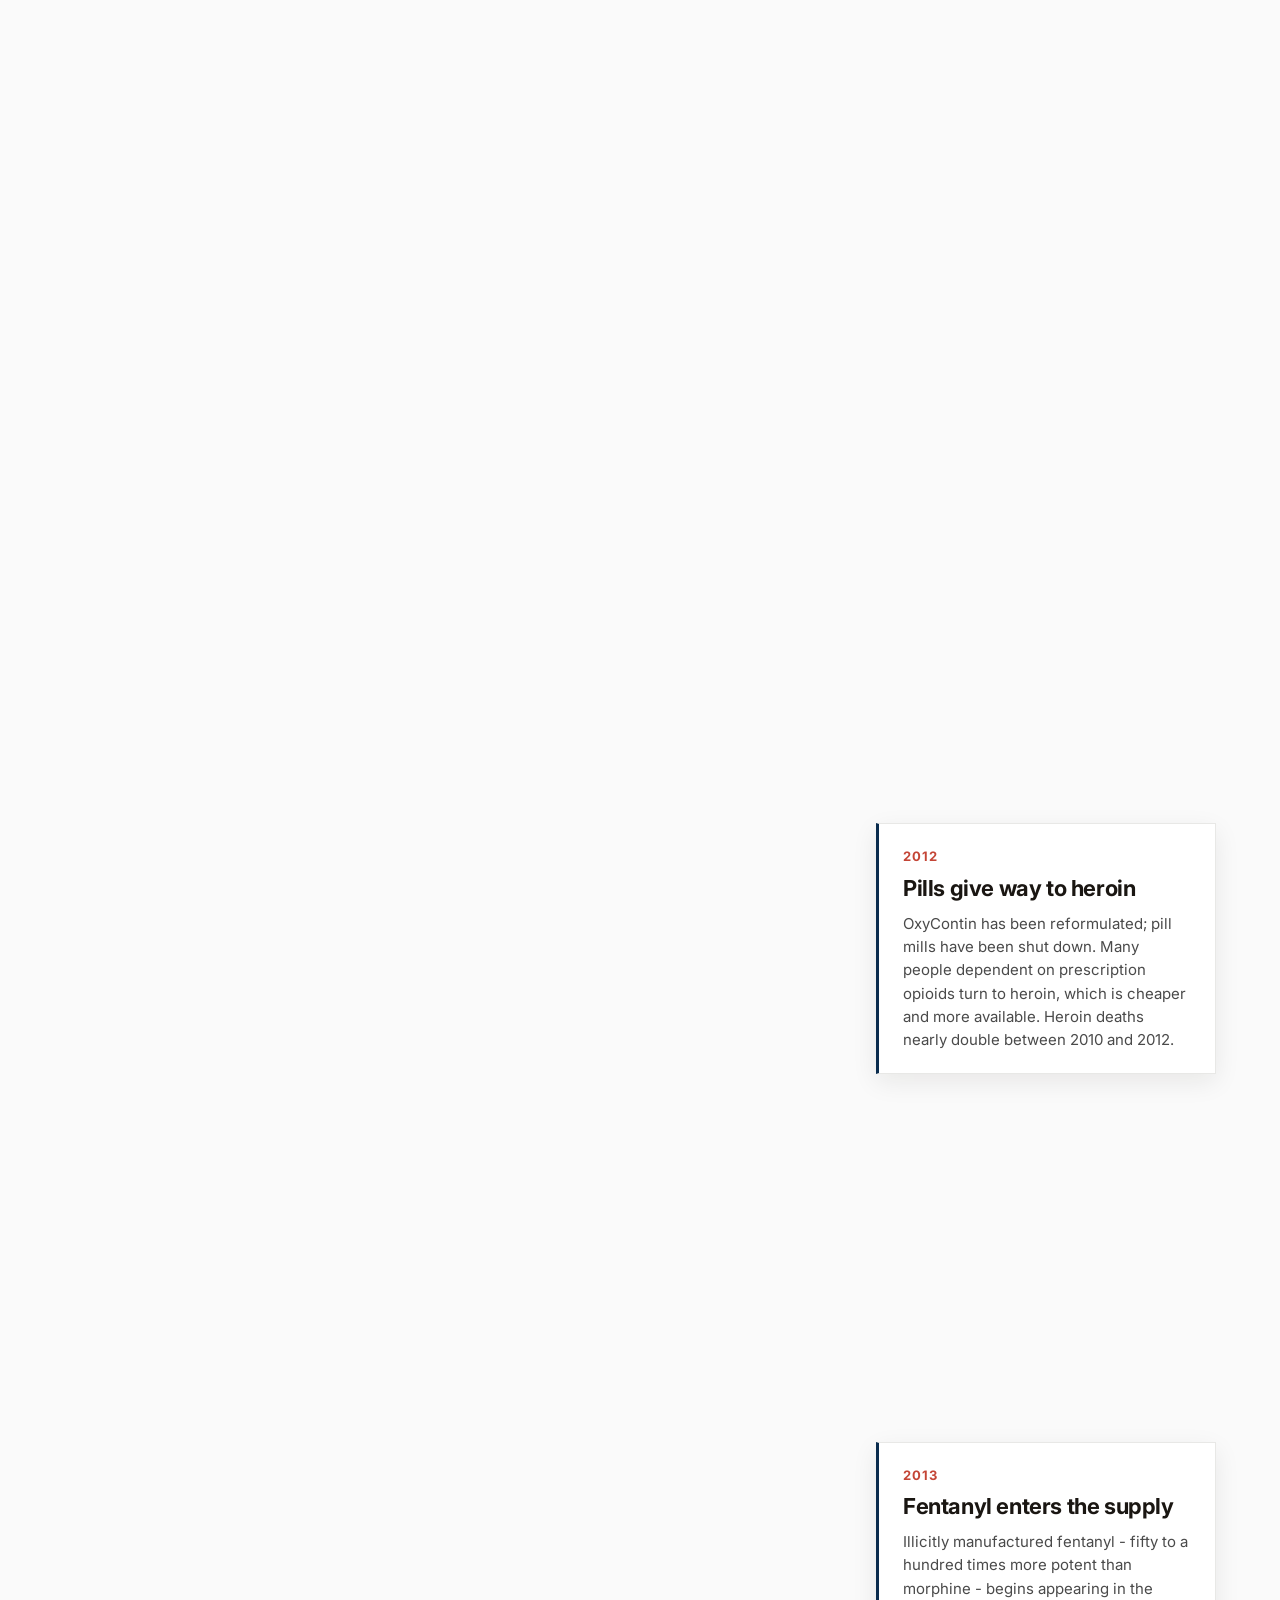
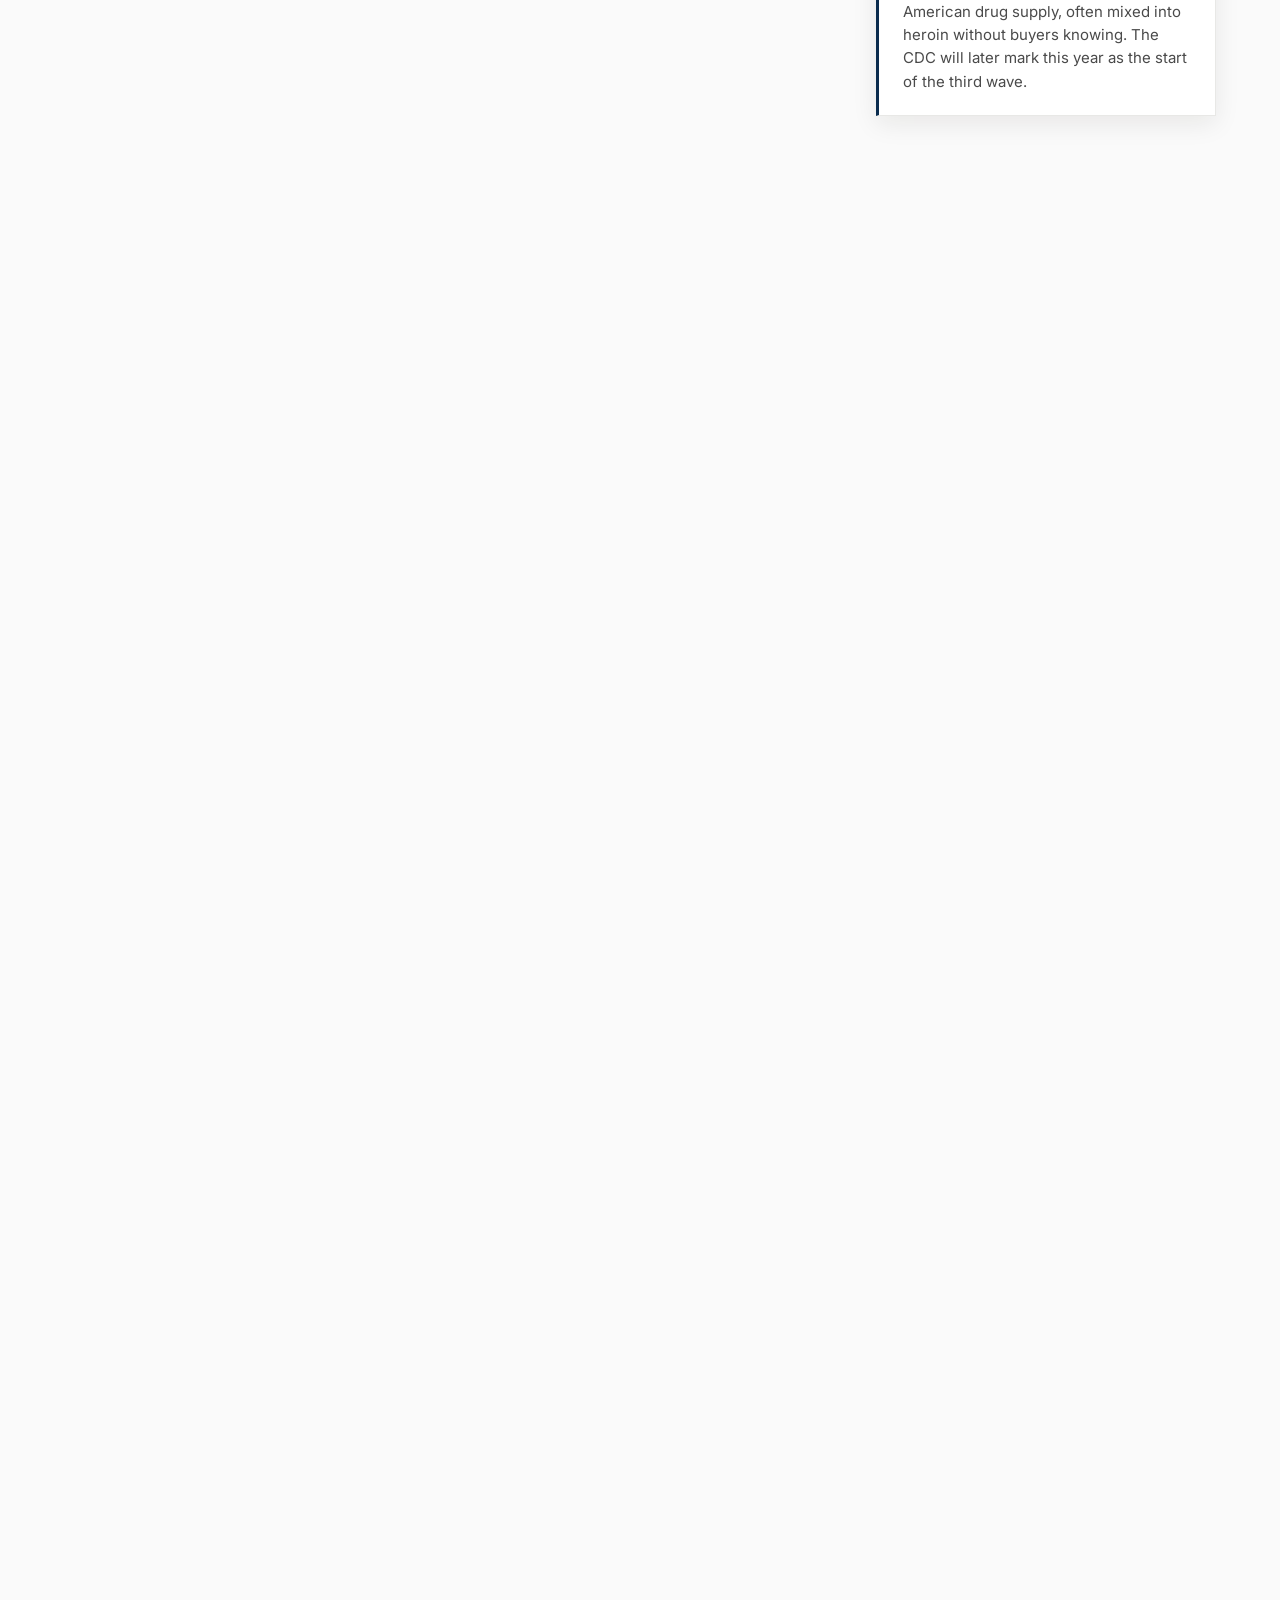
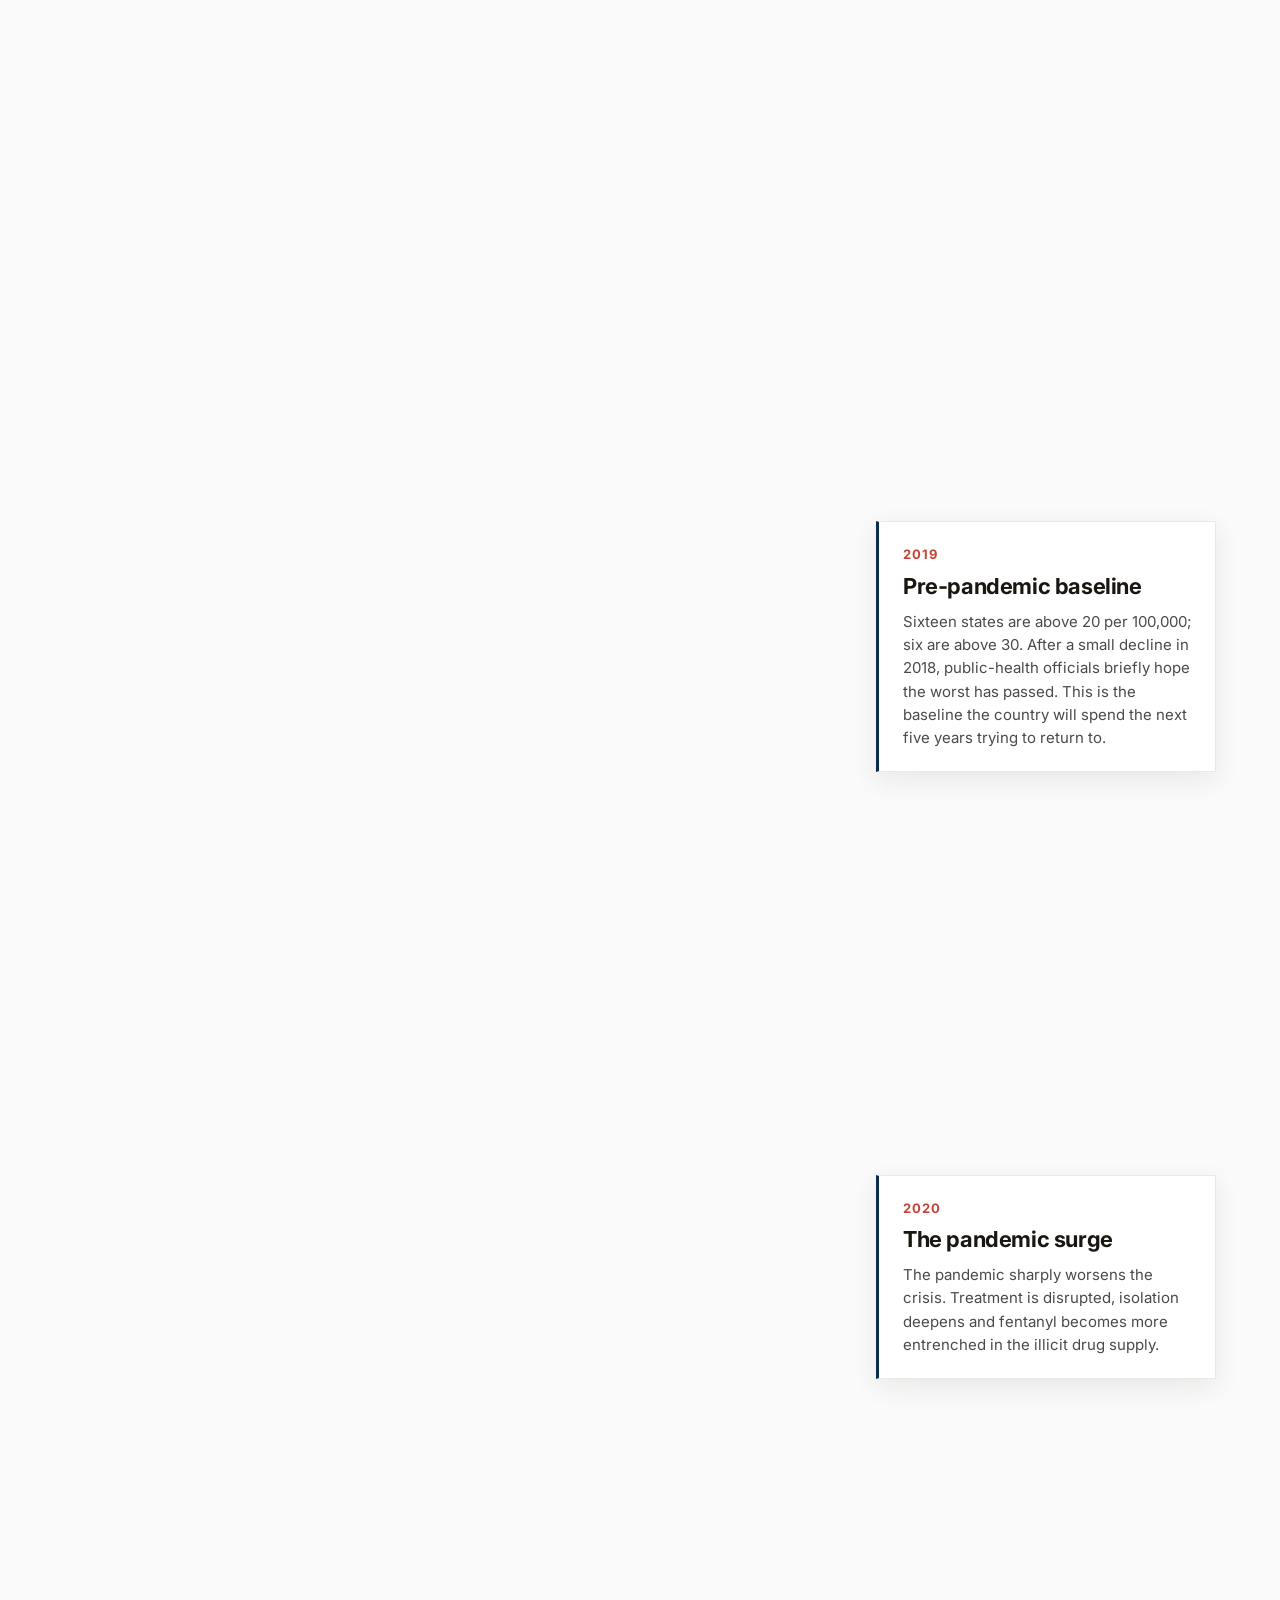
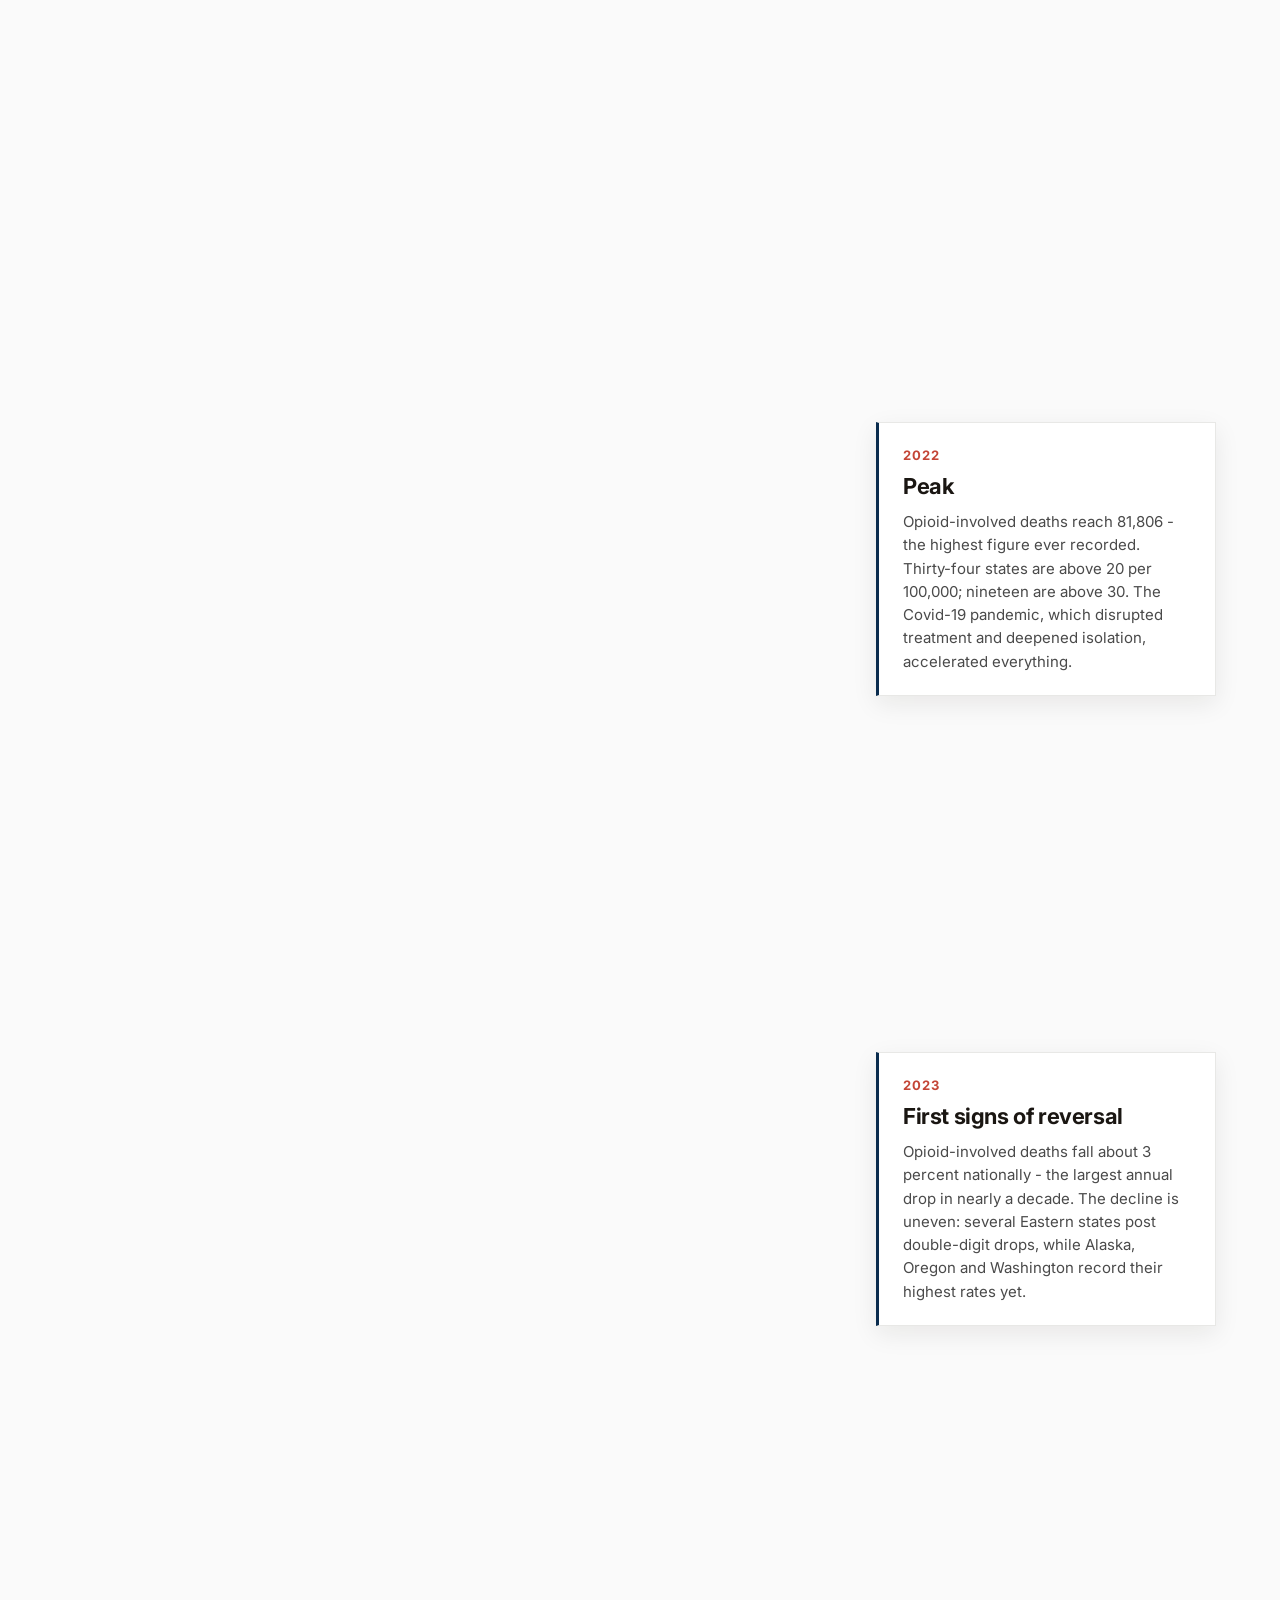
==== commit 4c4661c7: "Update index.html" ====
--- a/index.html
+++ b/index.html
@@ -104,7 +104,7 @@
   <section class="chart-section chart-section-wide" id="chart-1">
     <div class="container chart-header">
       <h2 class="chart-title">In 2024, opioid overdose deaths fell sharply, nearing pre-pandemic levels but remaining
-        above 2019.</h2>
+        above 2019</h2>
       <p class="chart-deck">Annual U.S. drug overdose deaths and opioid-involved deaths, 1999 to 2024</p>
 
       <div class="chart-wrap">
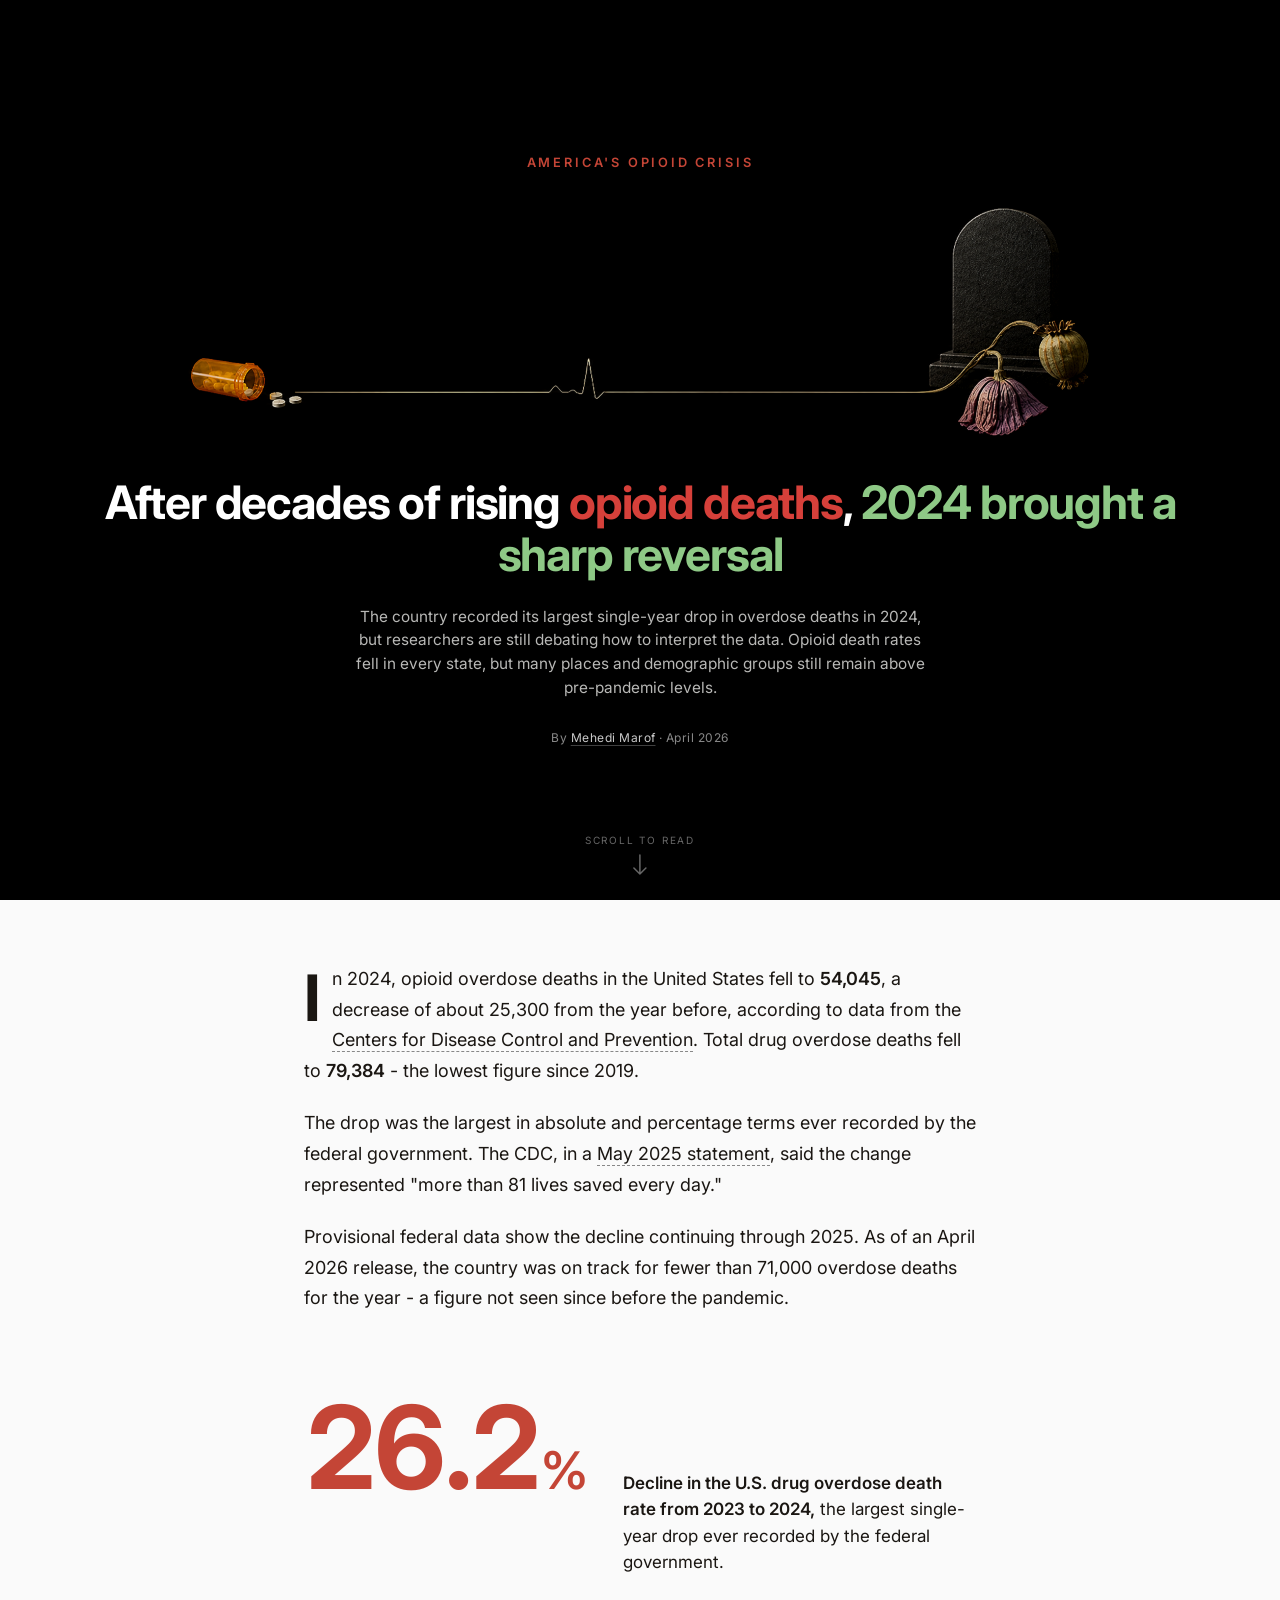
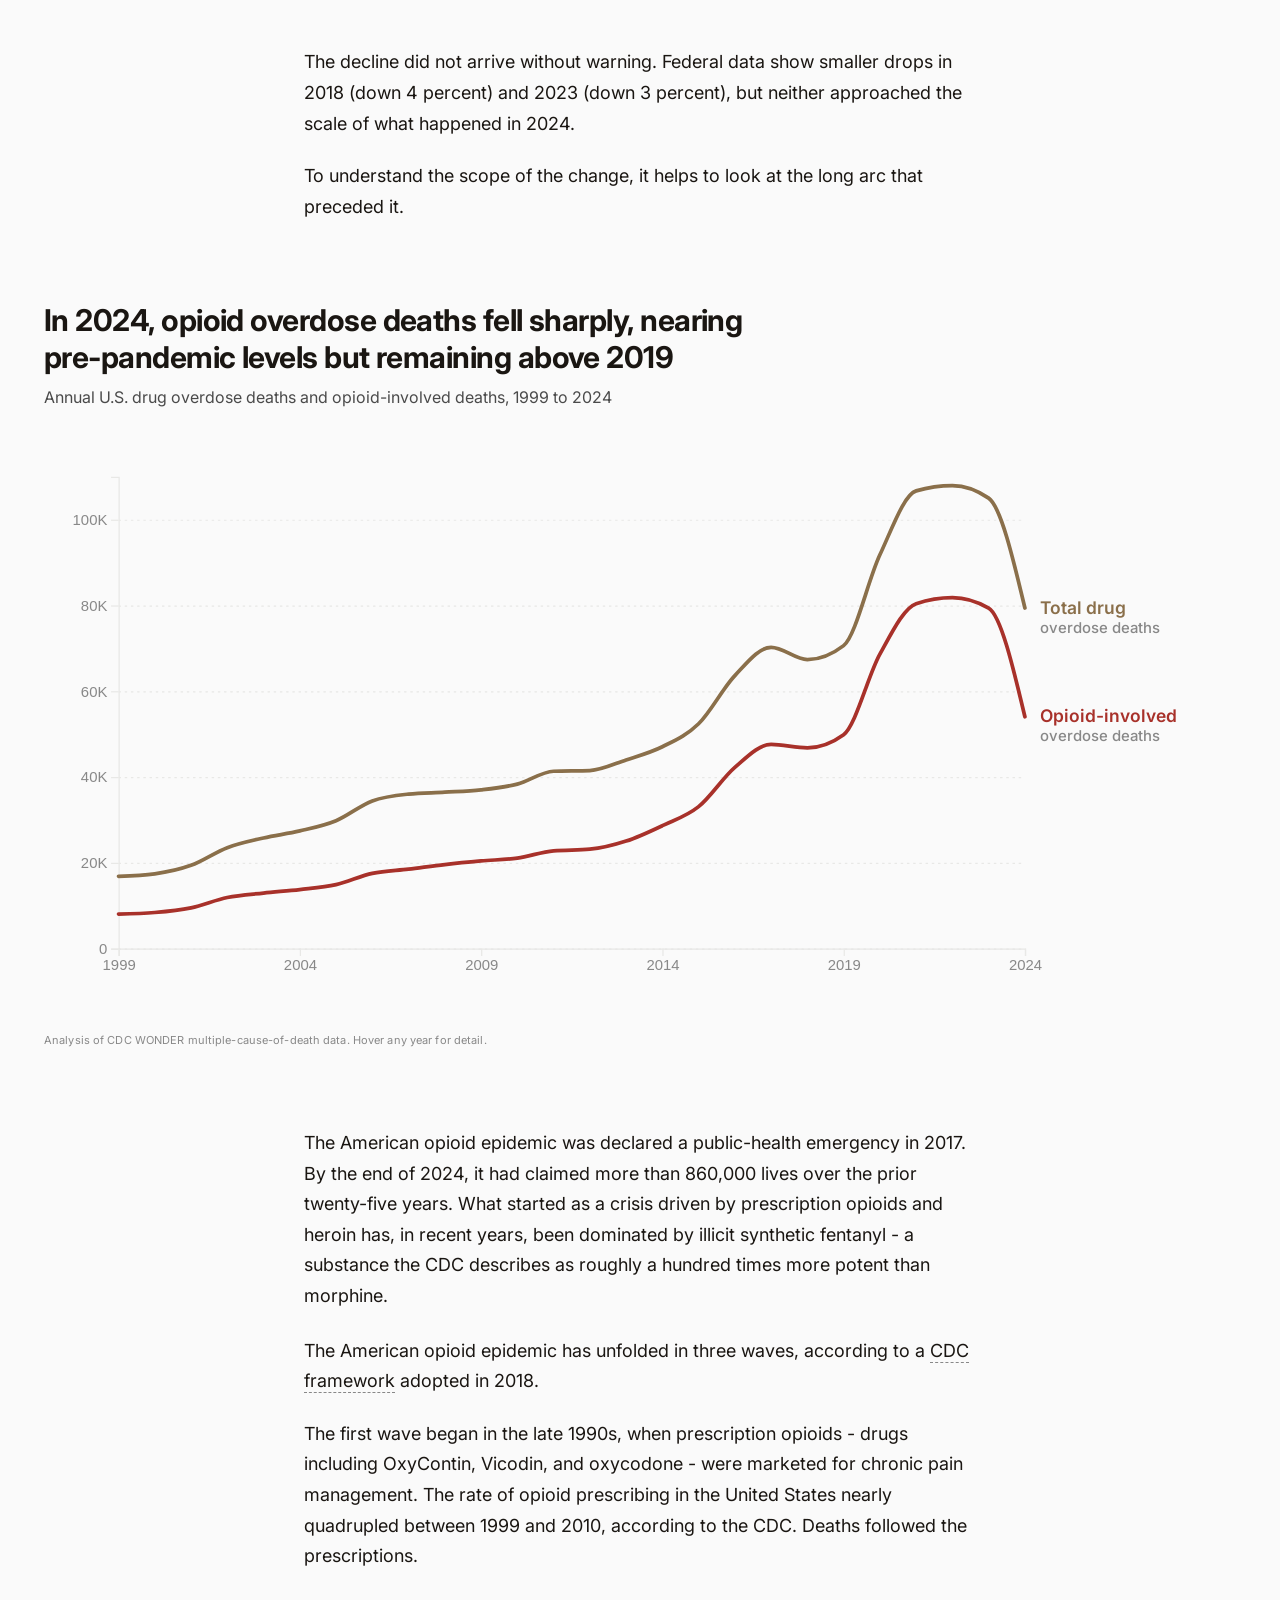
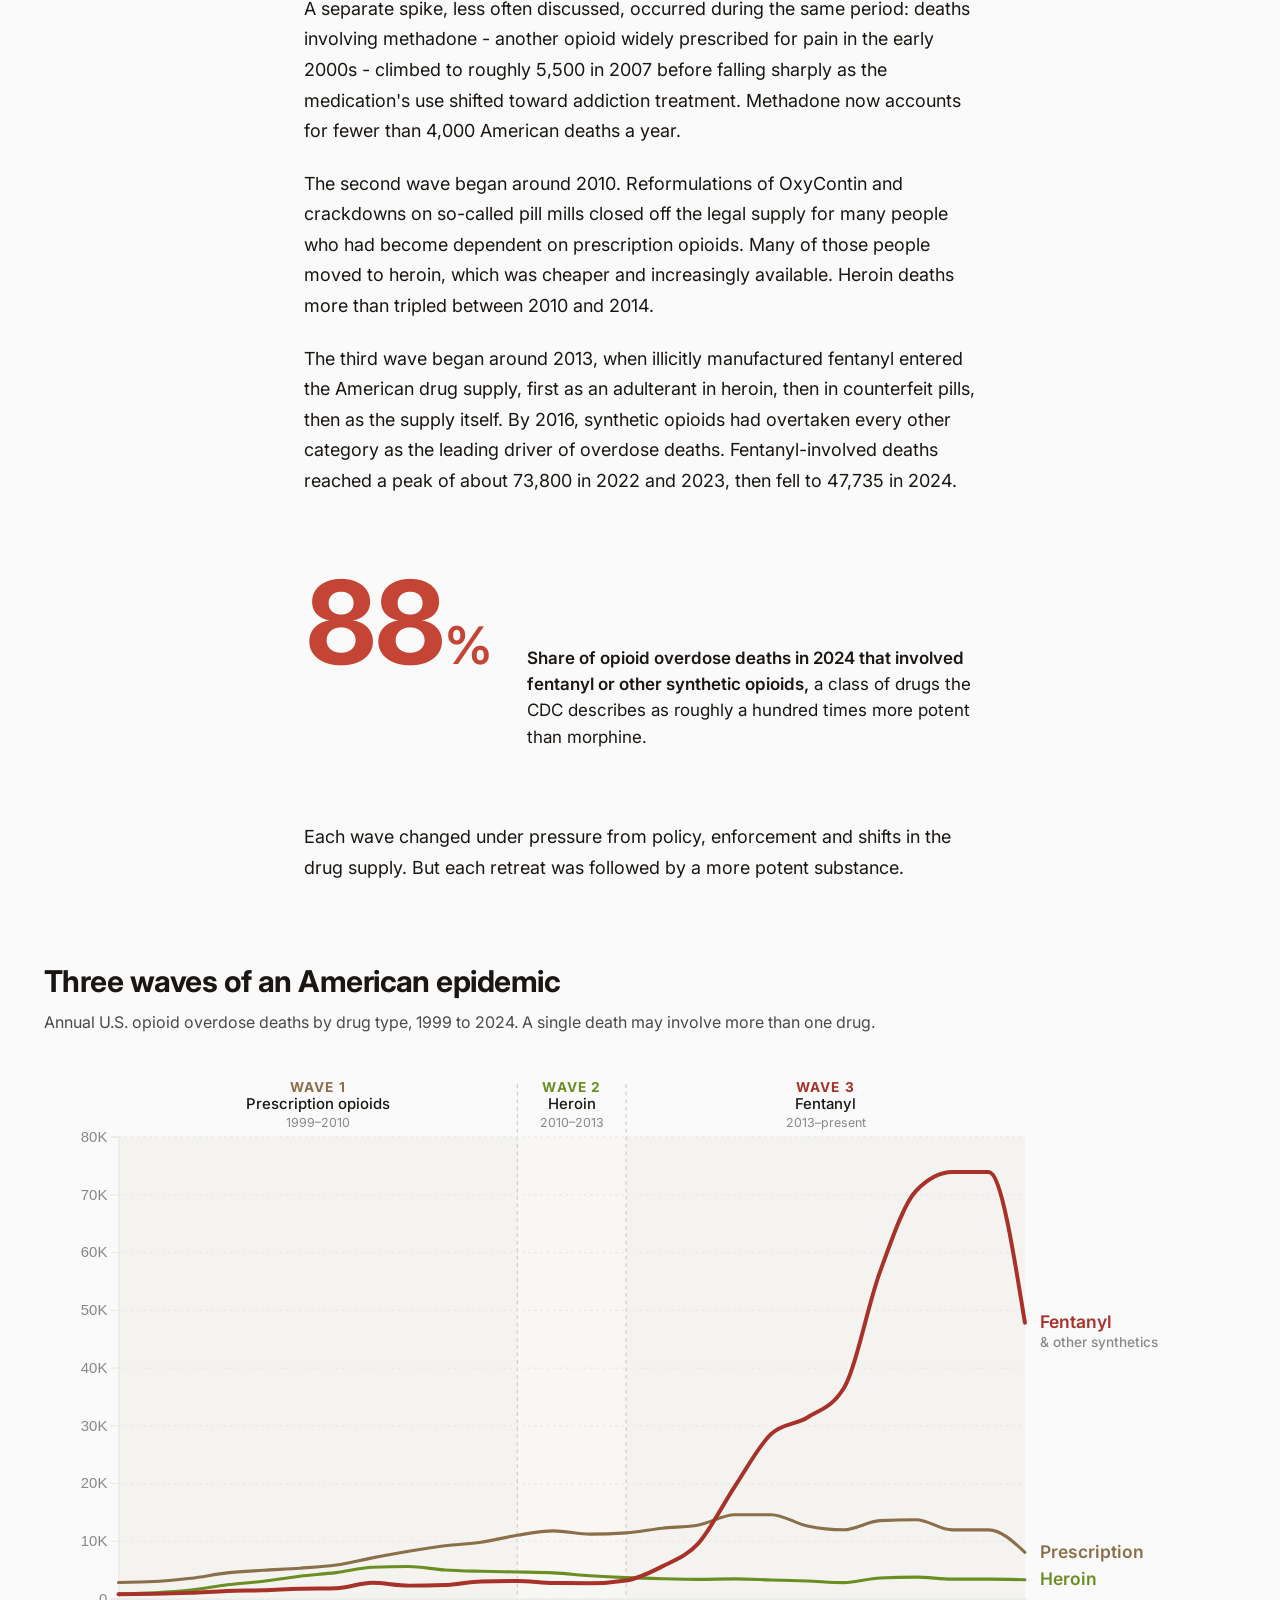
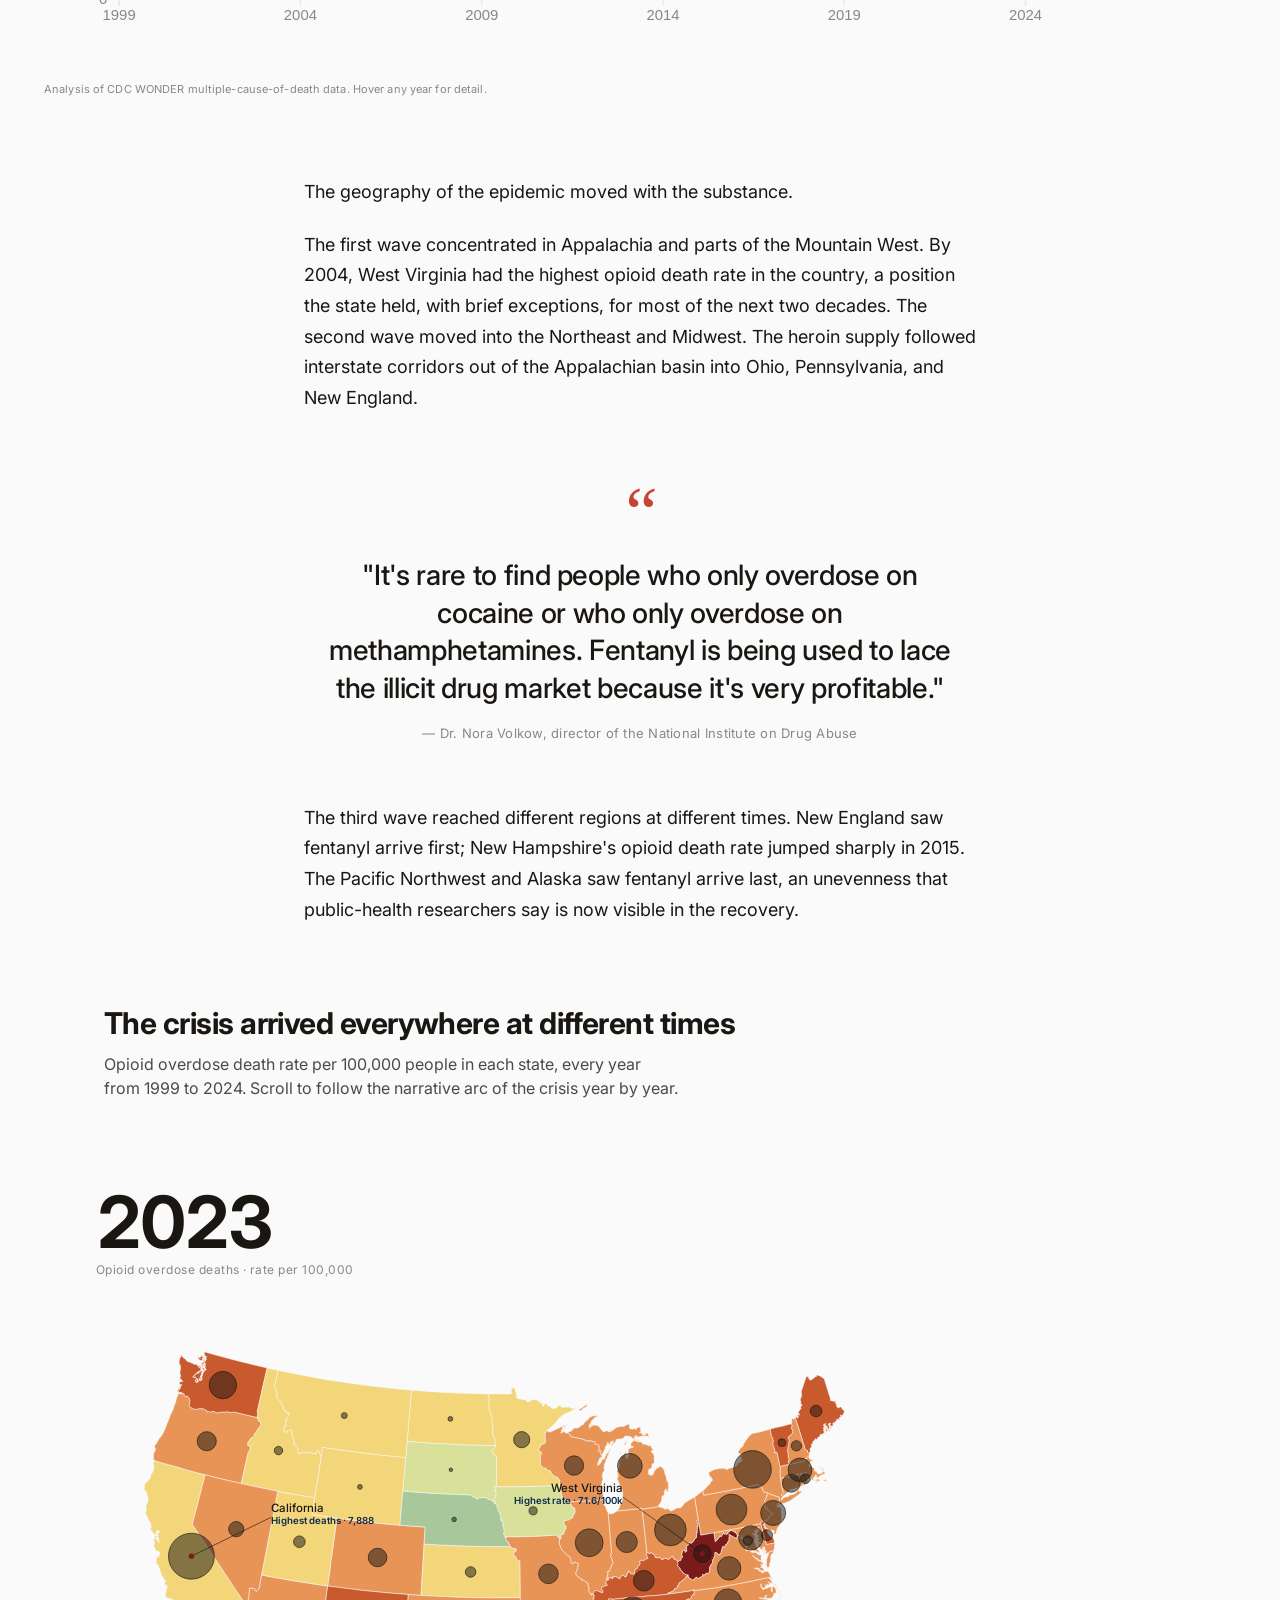
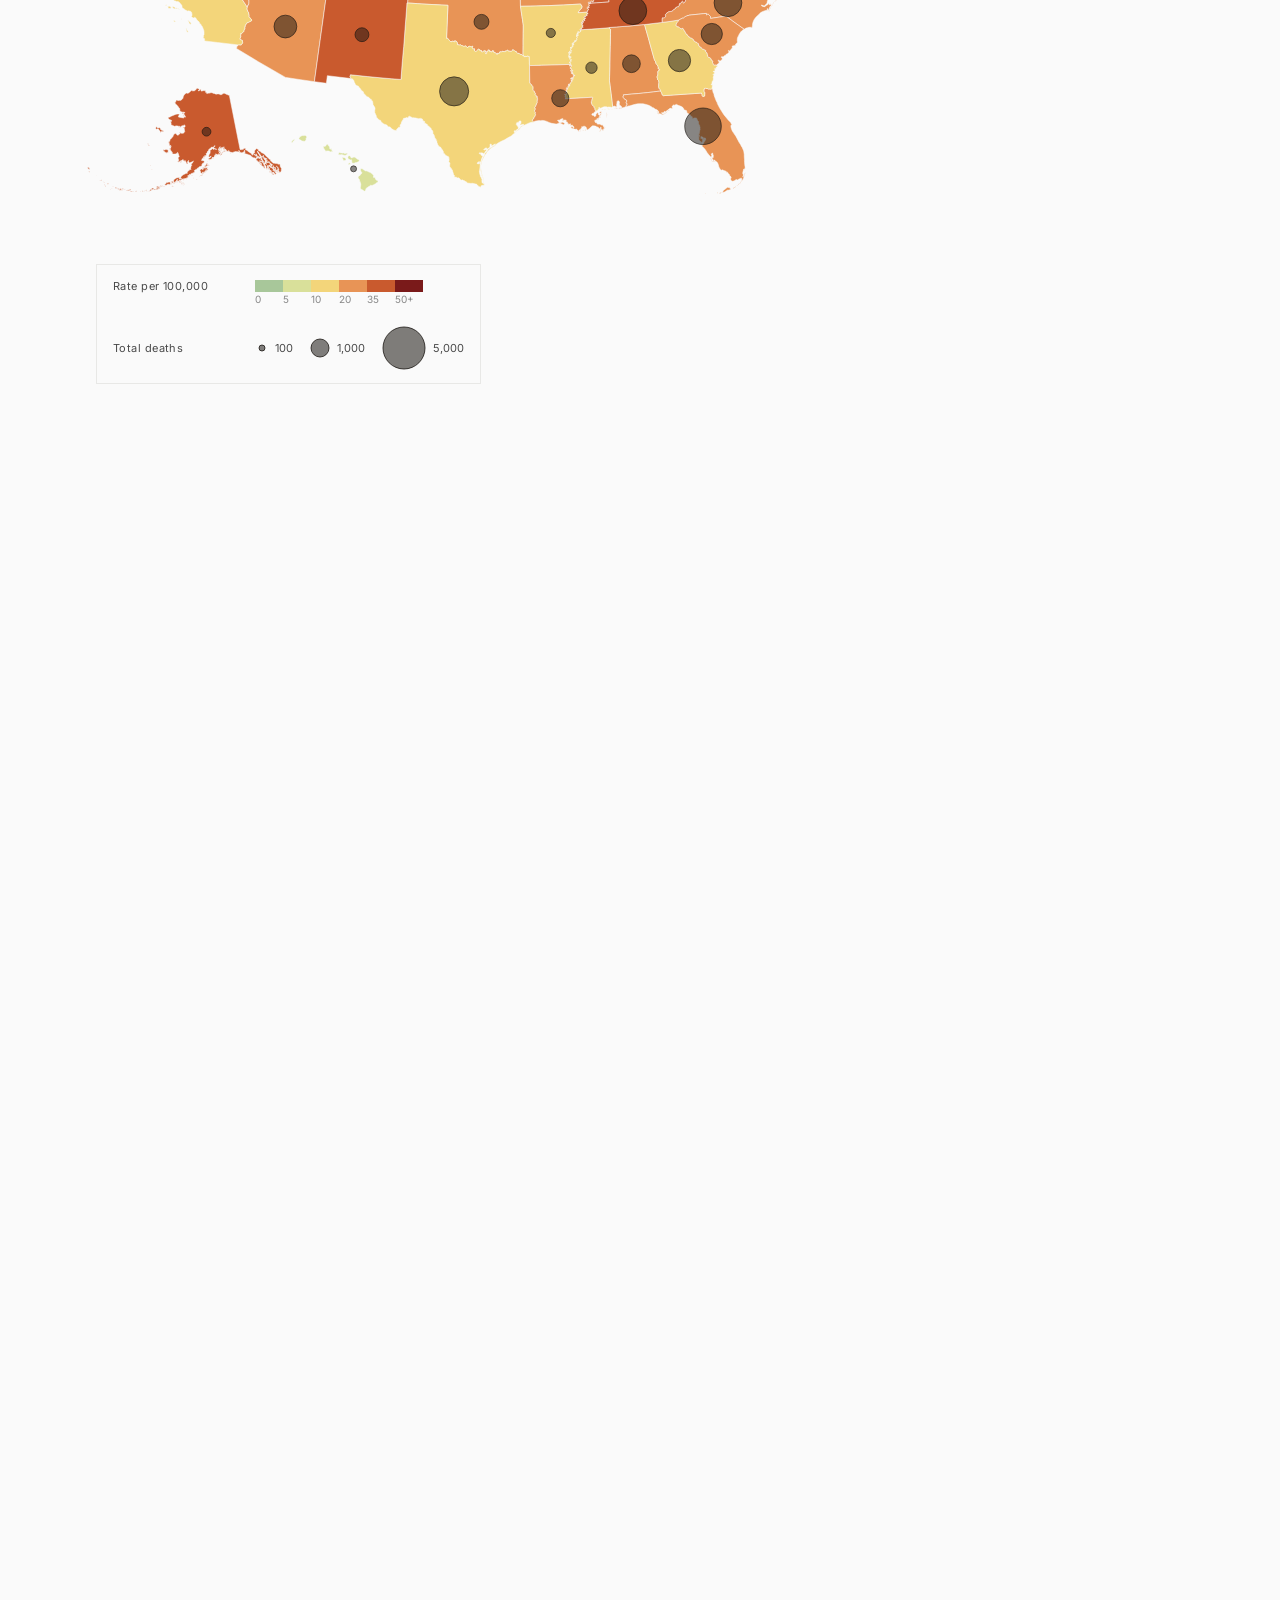
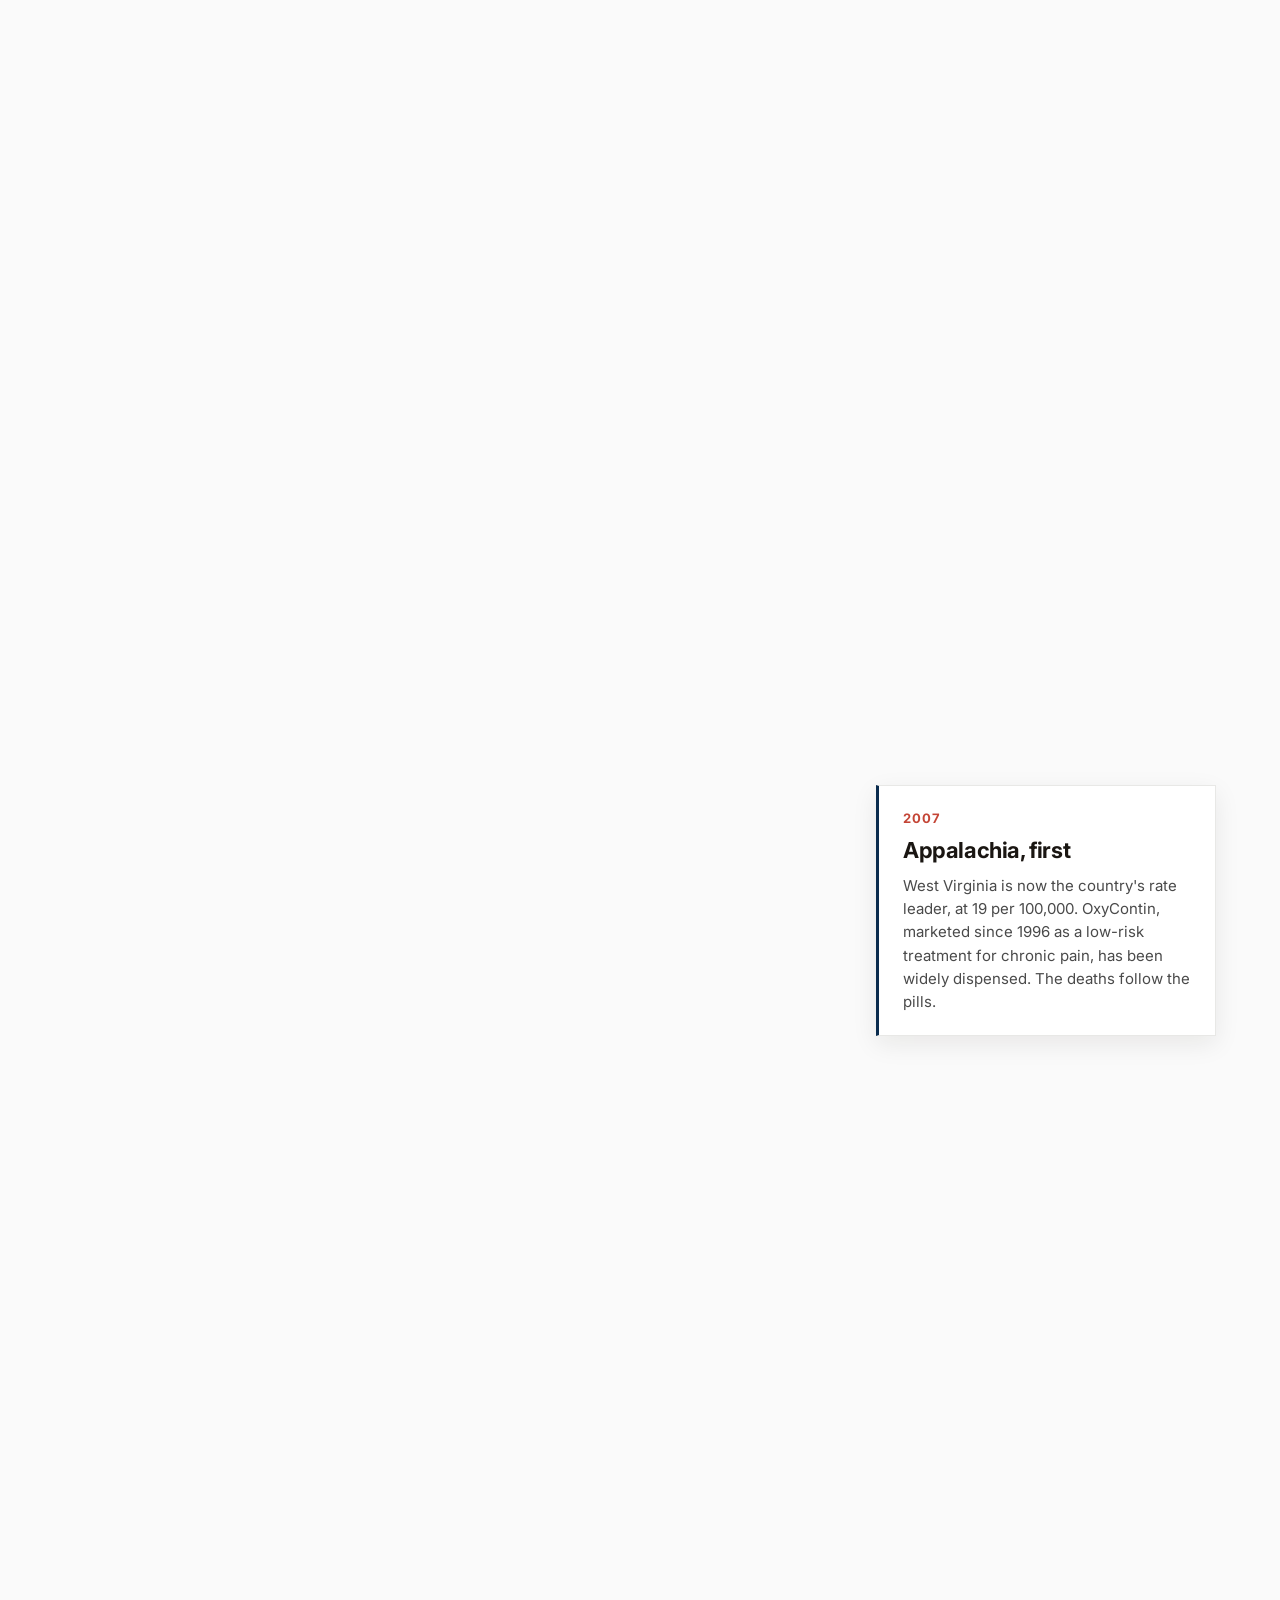
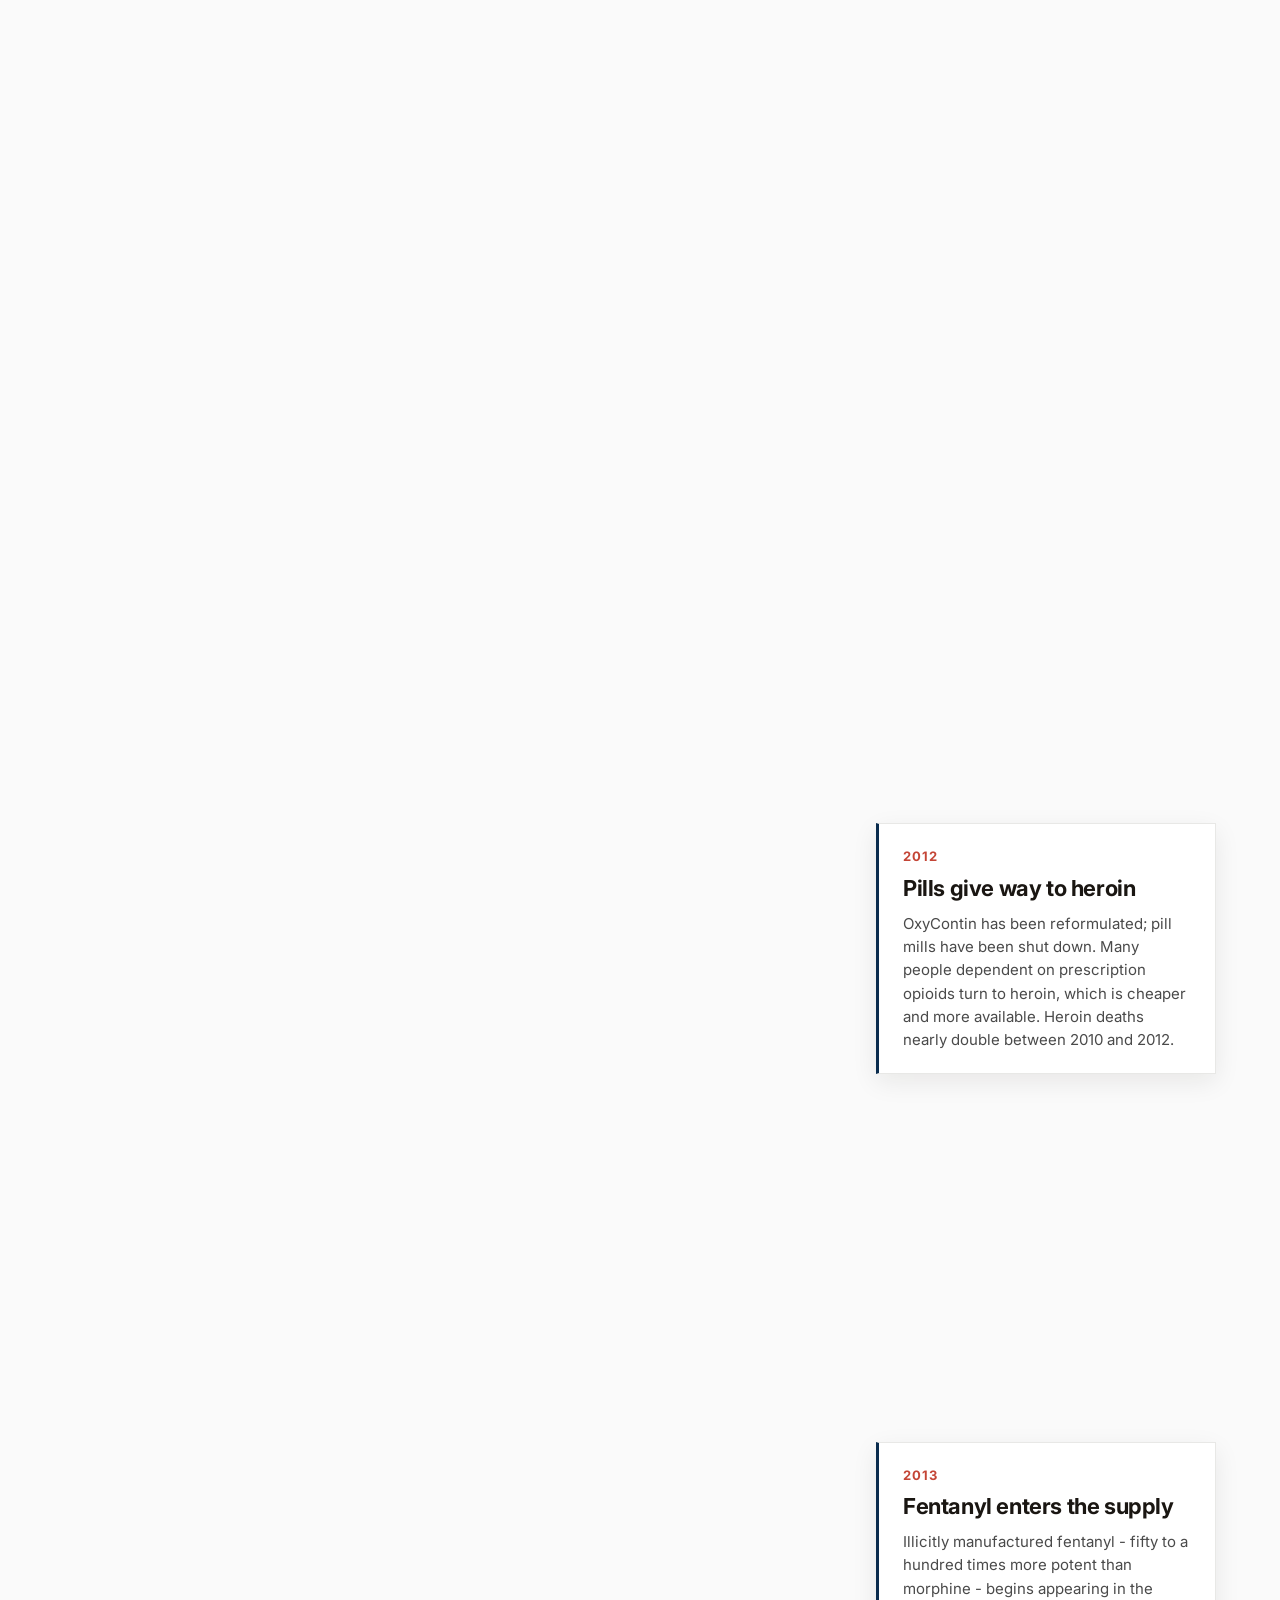
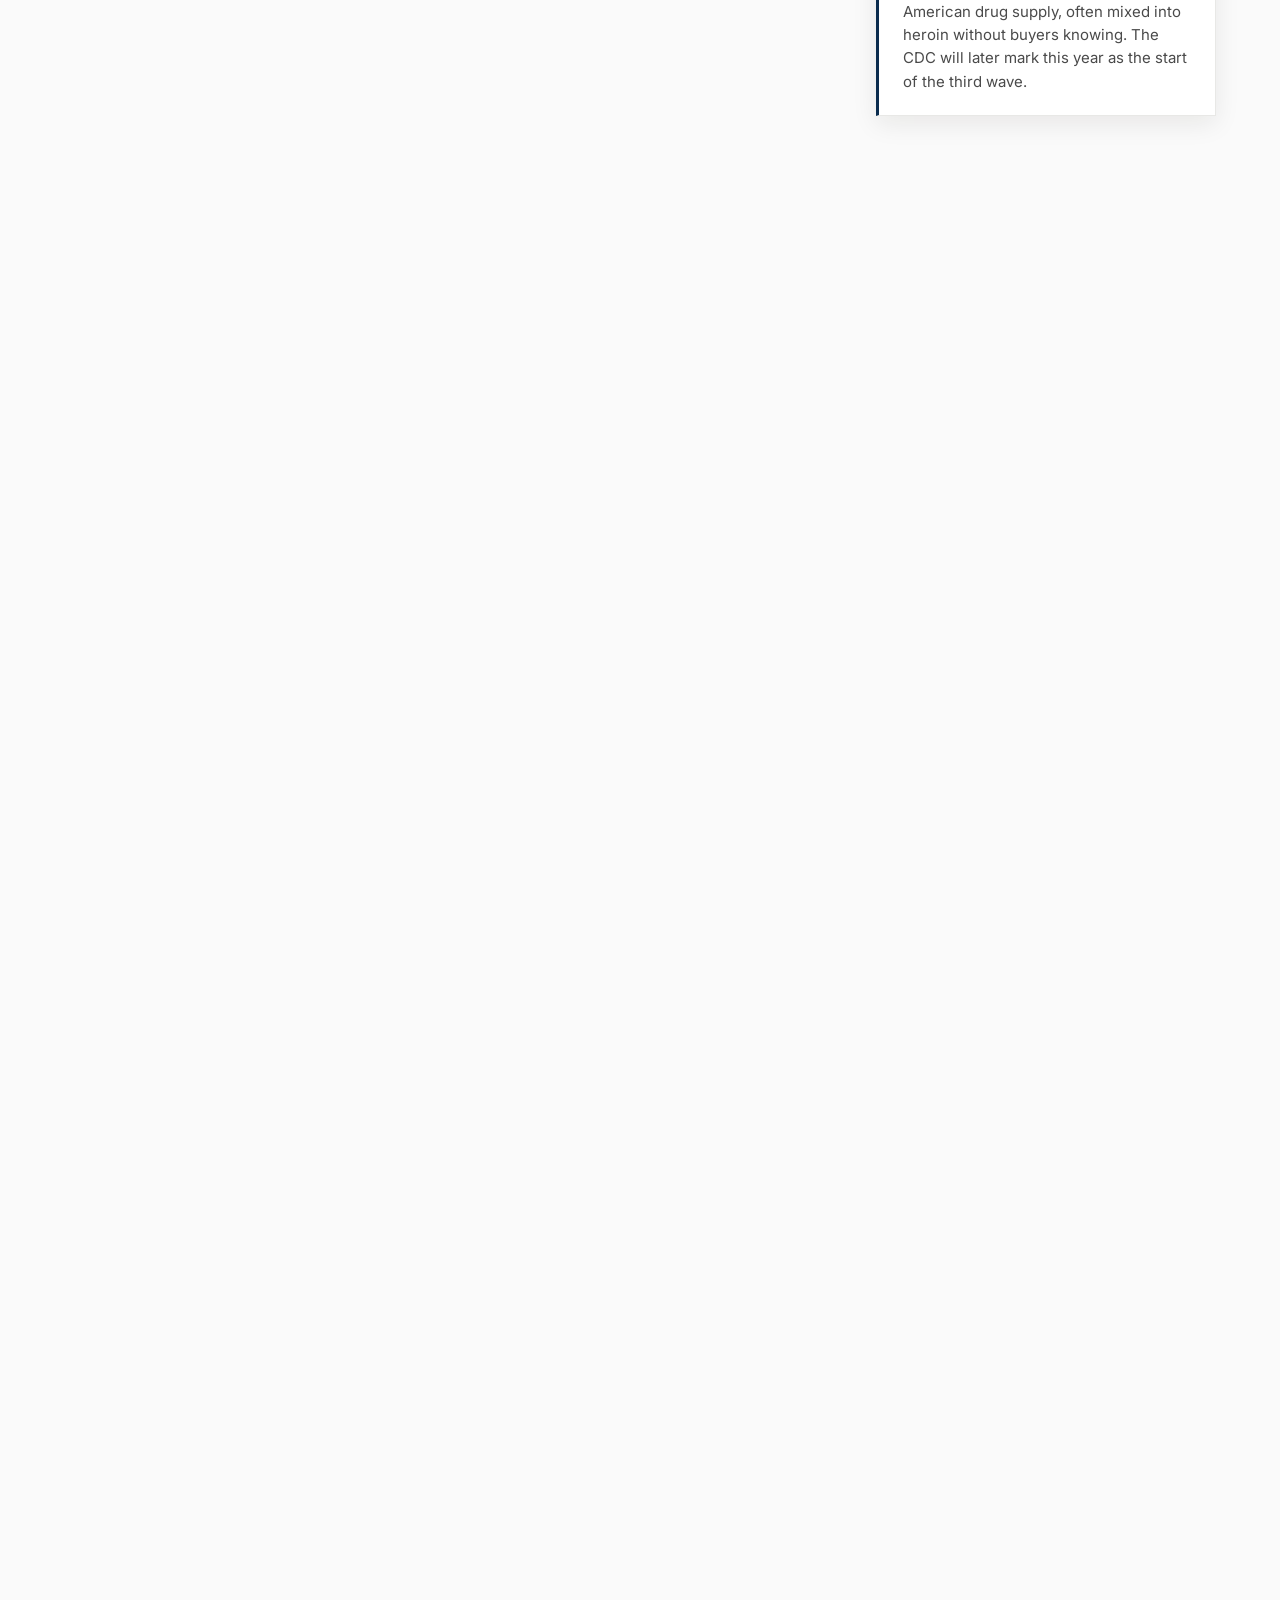
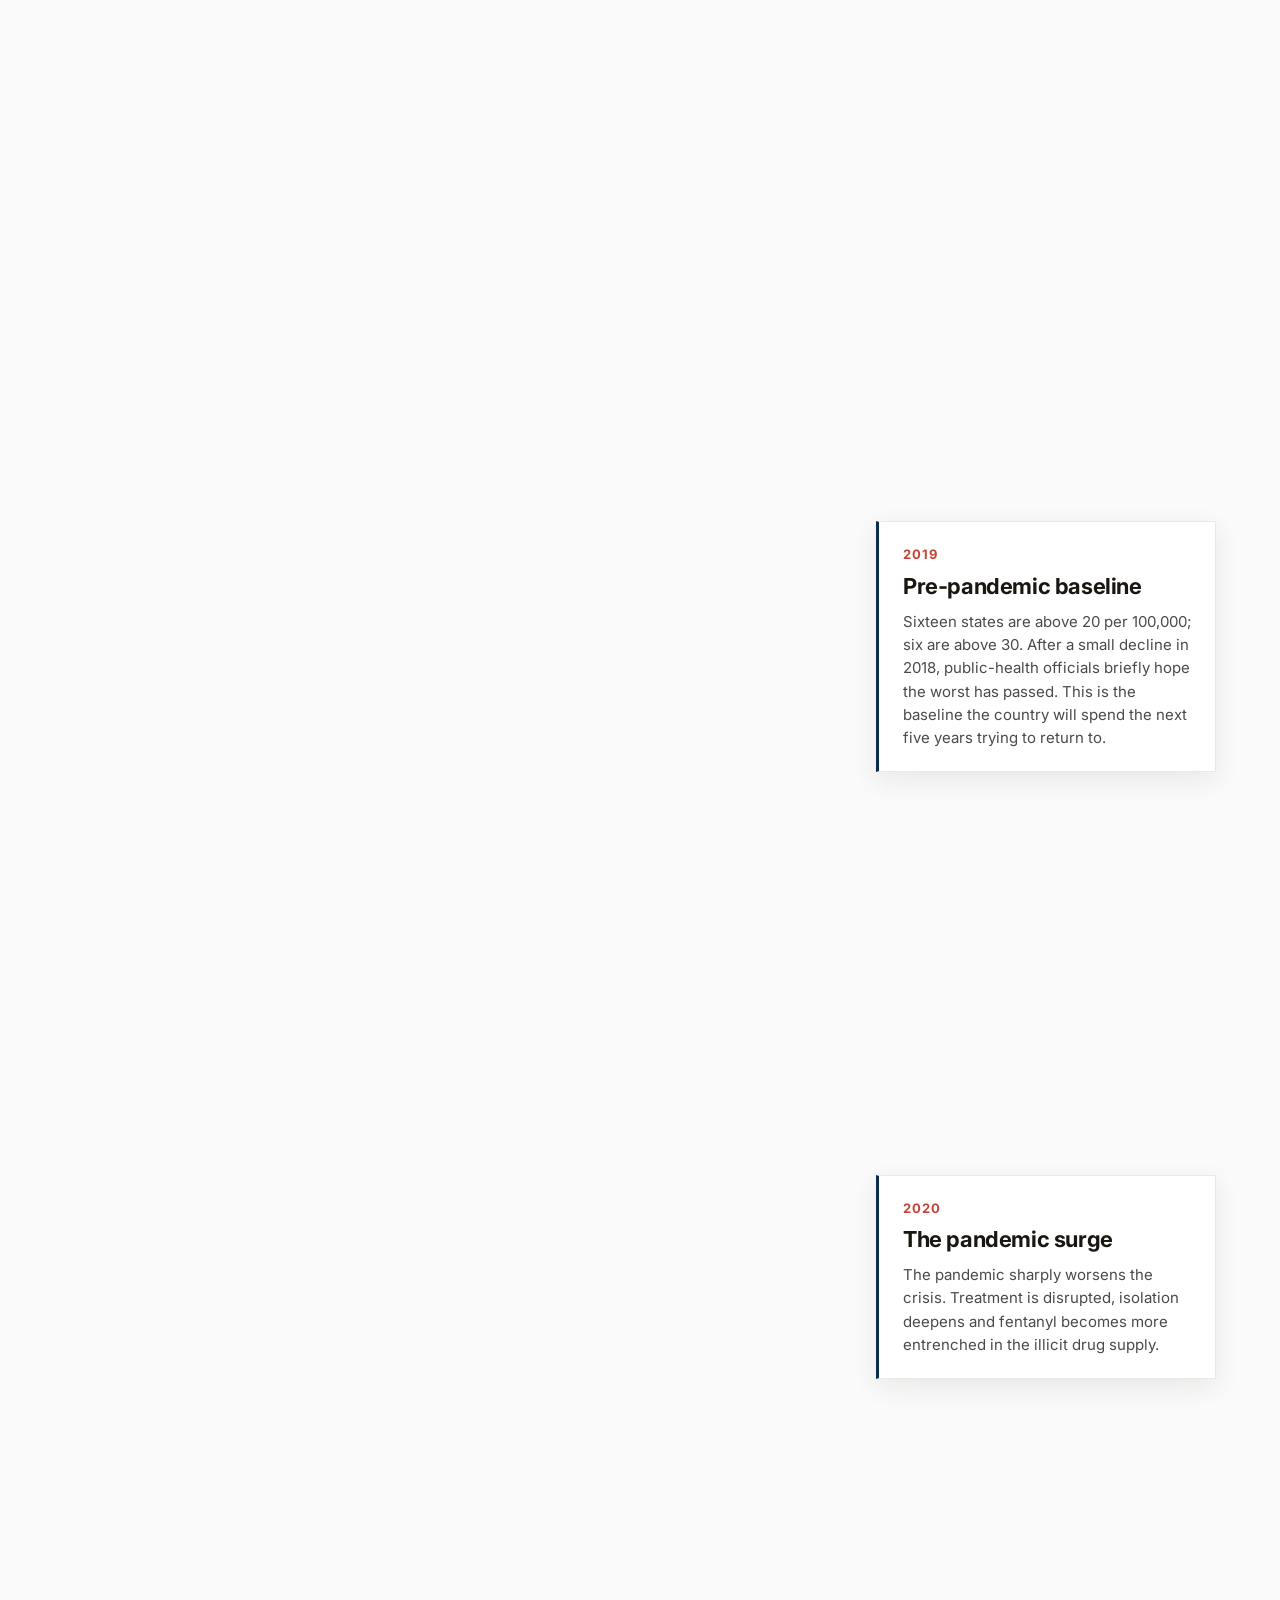
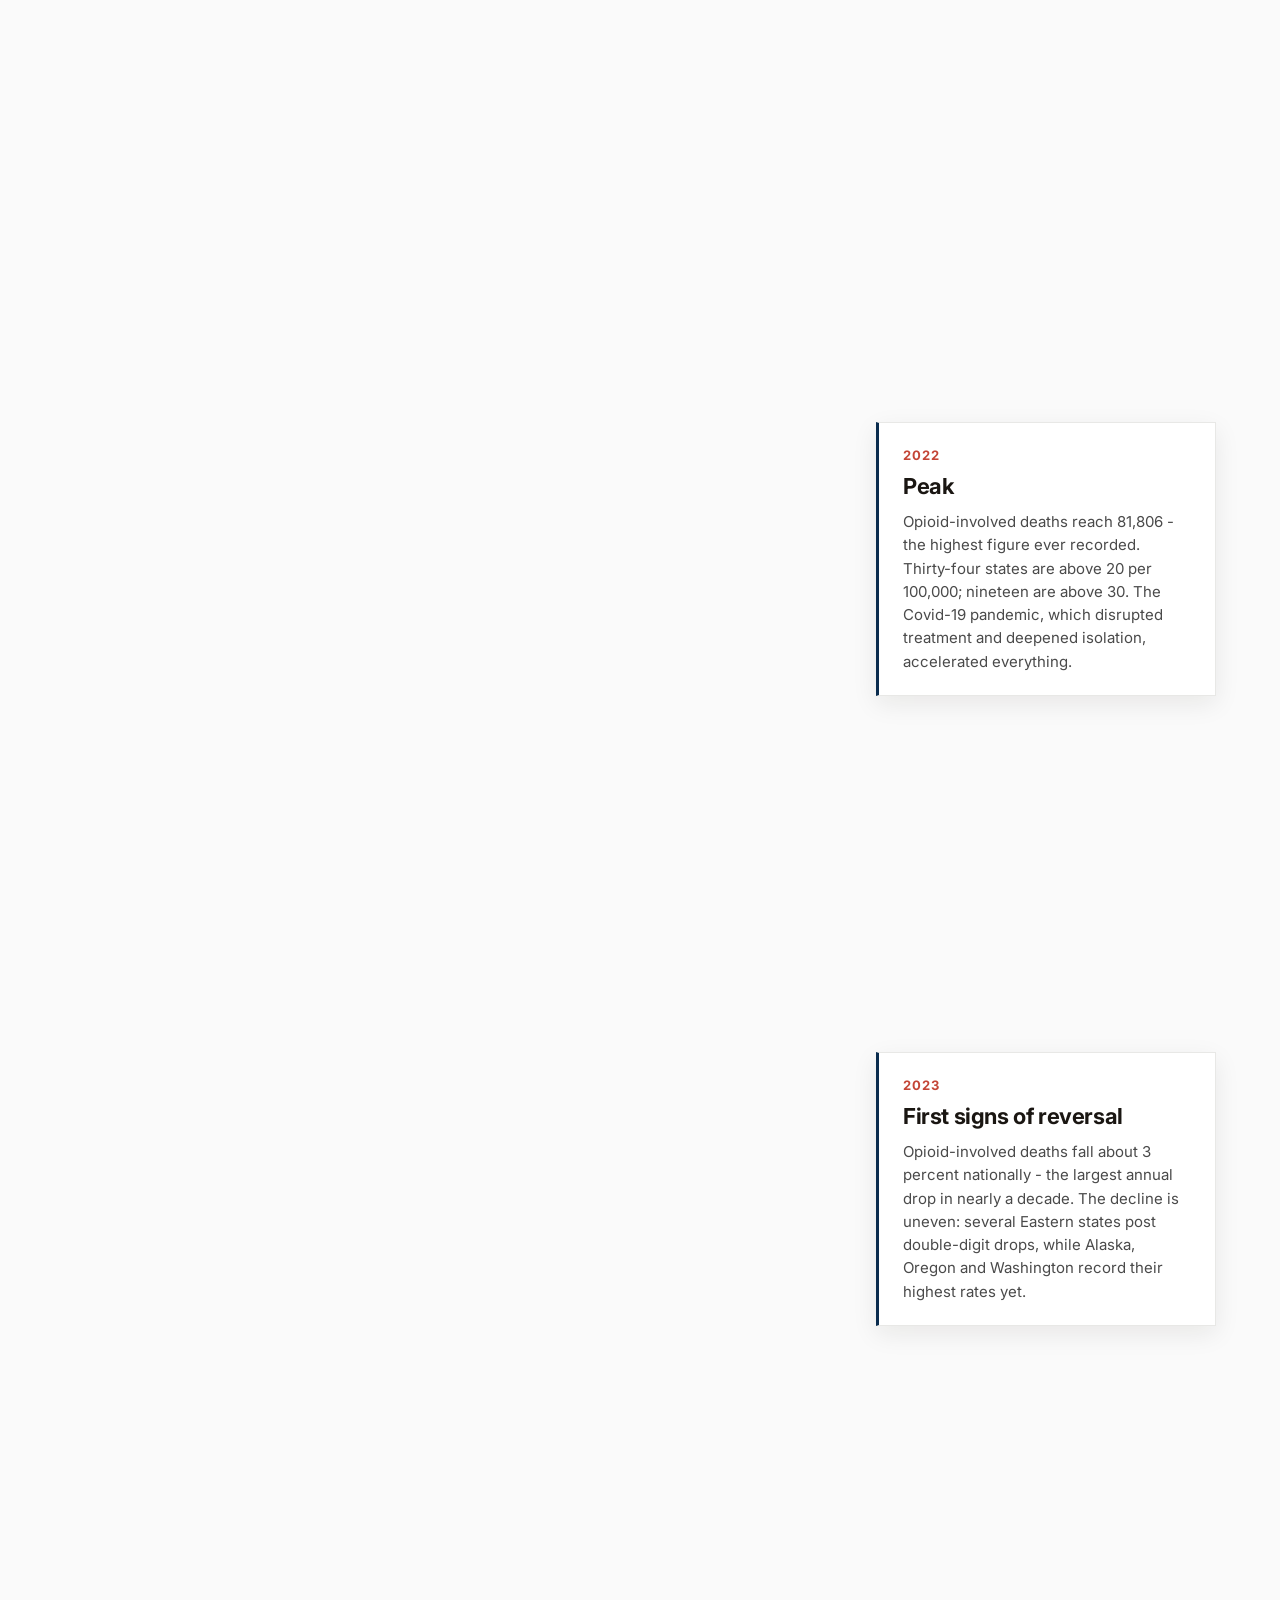
==== commit 763c20fd: "Update index.html" ====
--- a/index.html
+++ b/index.html
@@ -399,13 +399,6 @@
         meaning the AIAN figures cited in this piece, already the highest of any group, are likely undercounts.
         Illegally manufactured fentanyl and pharmaceutical fentanyl share an ICD-10 code (T40.4); the share attributable
         to each cannot be distinguished from death-certificate data alone.</p>
-
-      <h3>Sources</h3>
-      <p>CDC National Center for Health Statistics, "U.S. Life Expectancy Hits Record High as Drug Overdose Deaths
-        Decline in 2024," January 29, 2026. CDC, "Drug Overdose Deaths in the United States, 2023&ndash;2024," NCHS Data
-        Brief No. 549, January 2026. Garnett MF, Mini&ntilde;o AM, "Drug overdose deaths in the United States,
-        2003&ndash;2023," NCHS Data Brief No. 522, December 2024. Brian Mann, NPR, on PBS NewsHour, May 2025. Friedman J
-        et al., medRxiv preprint, December 2025.</p>
     </div>
   </footer>
 
